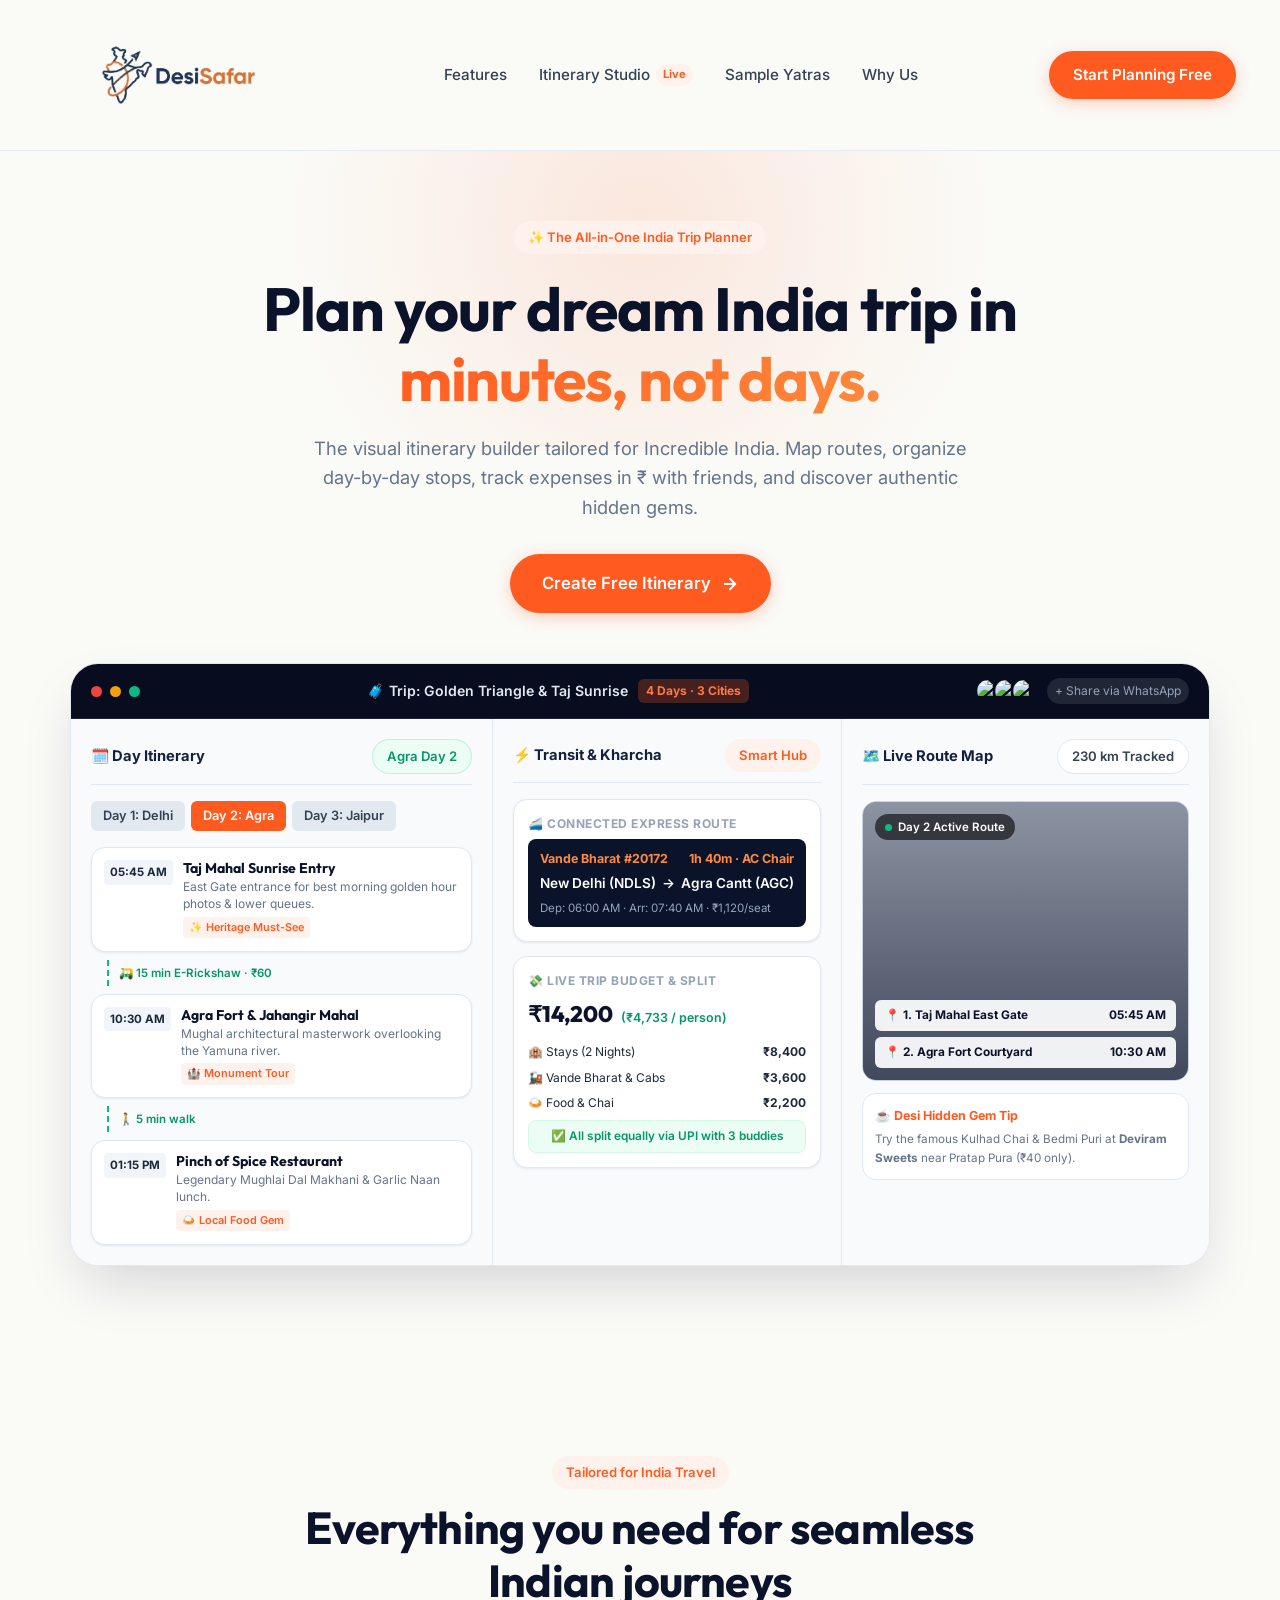
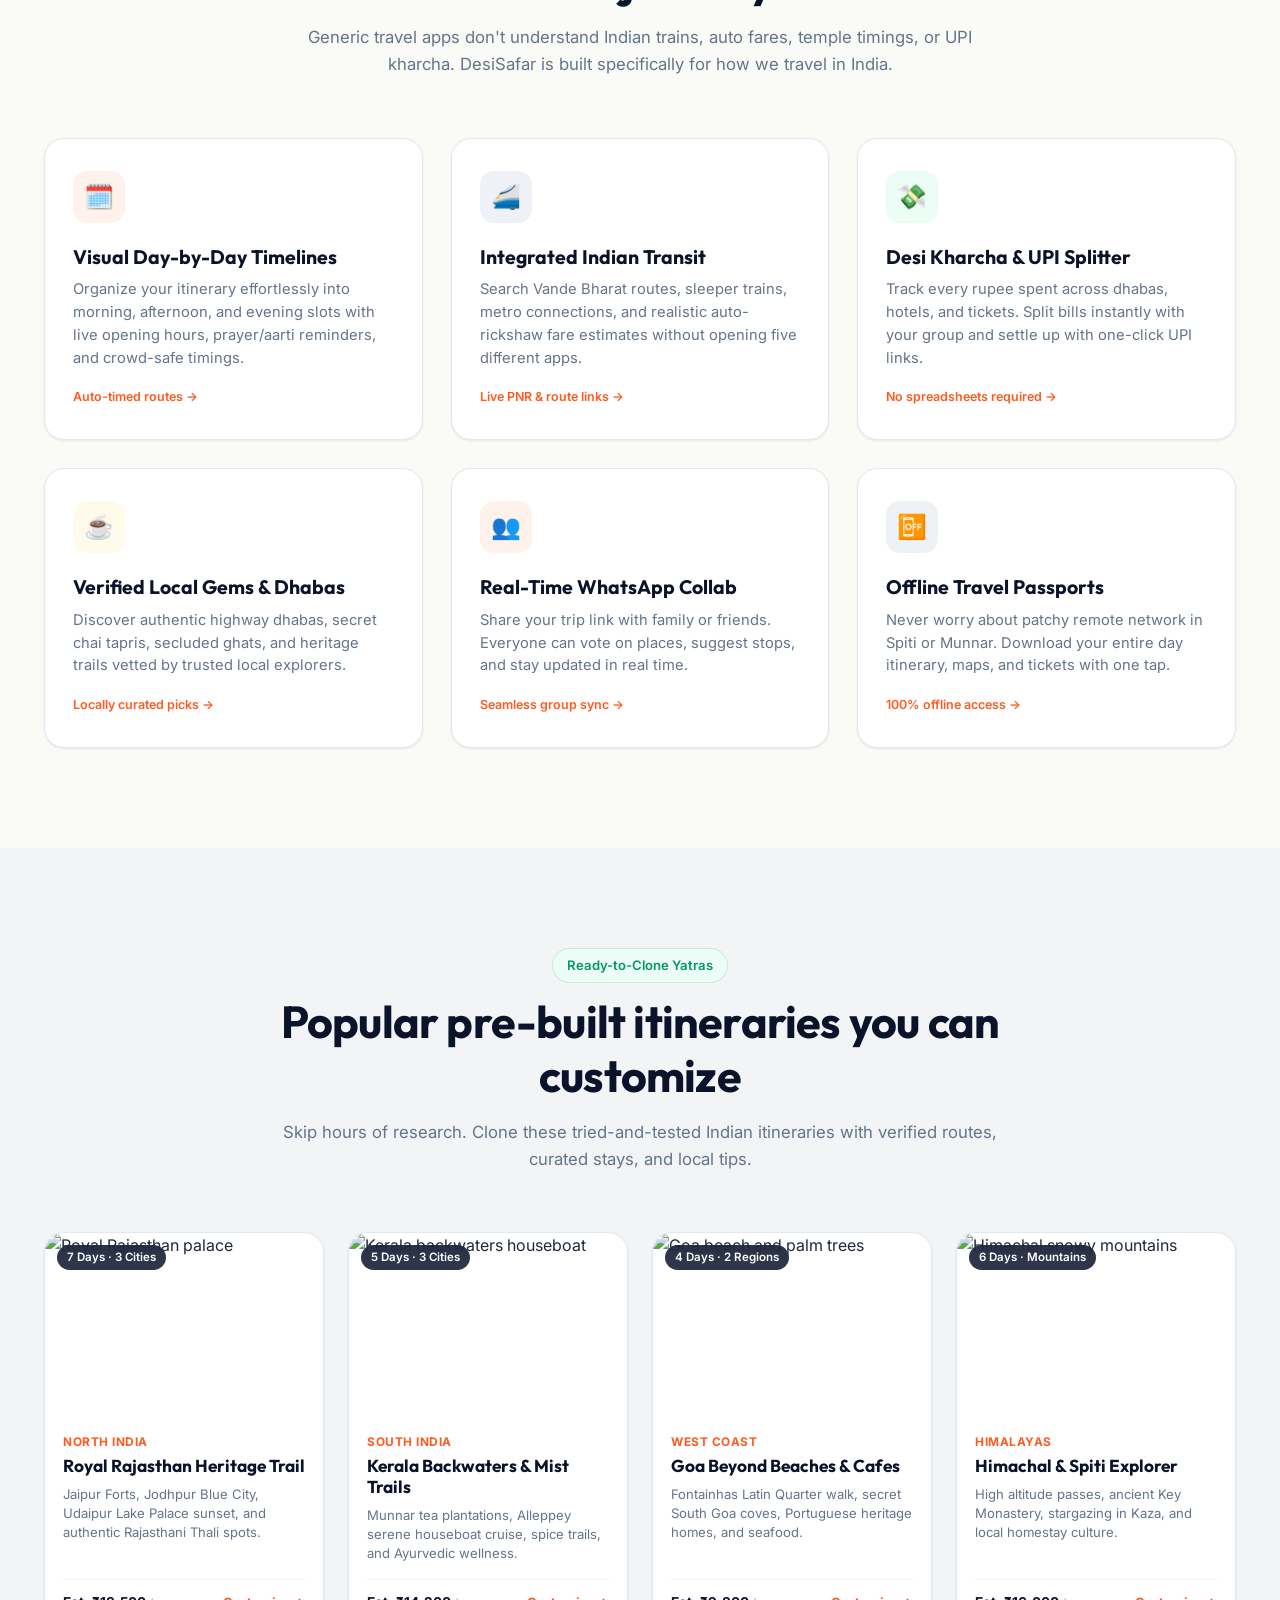
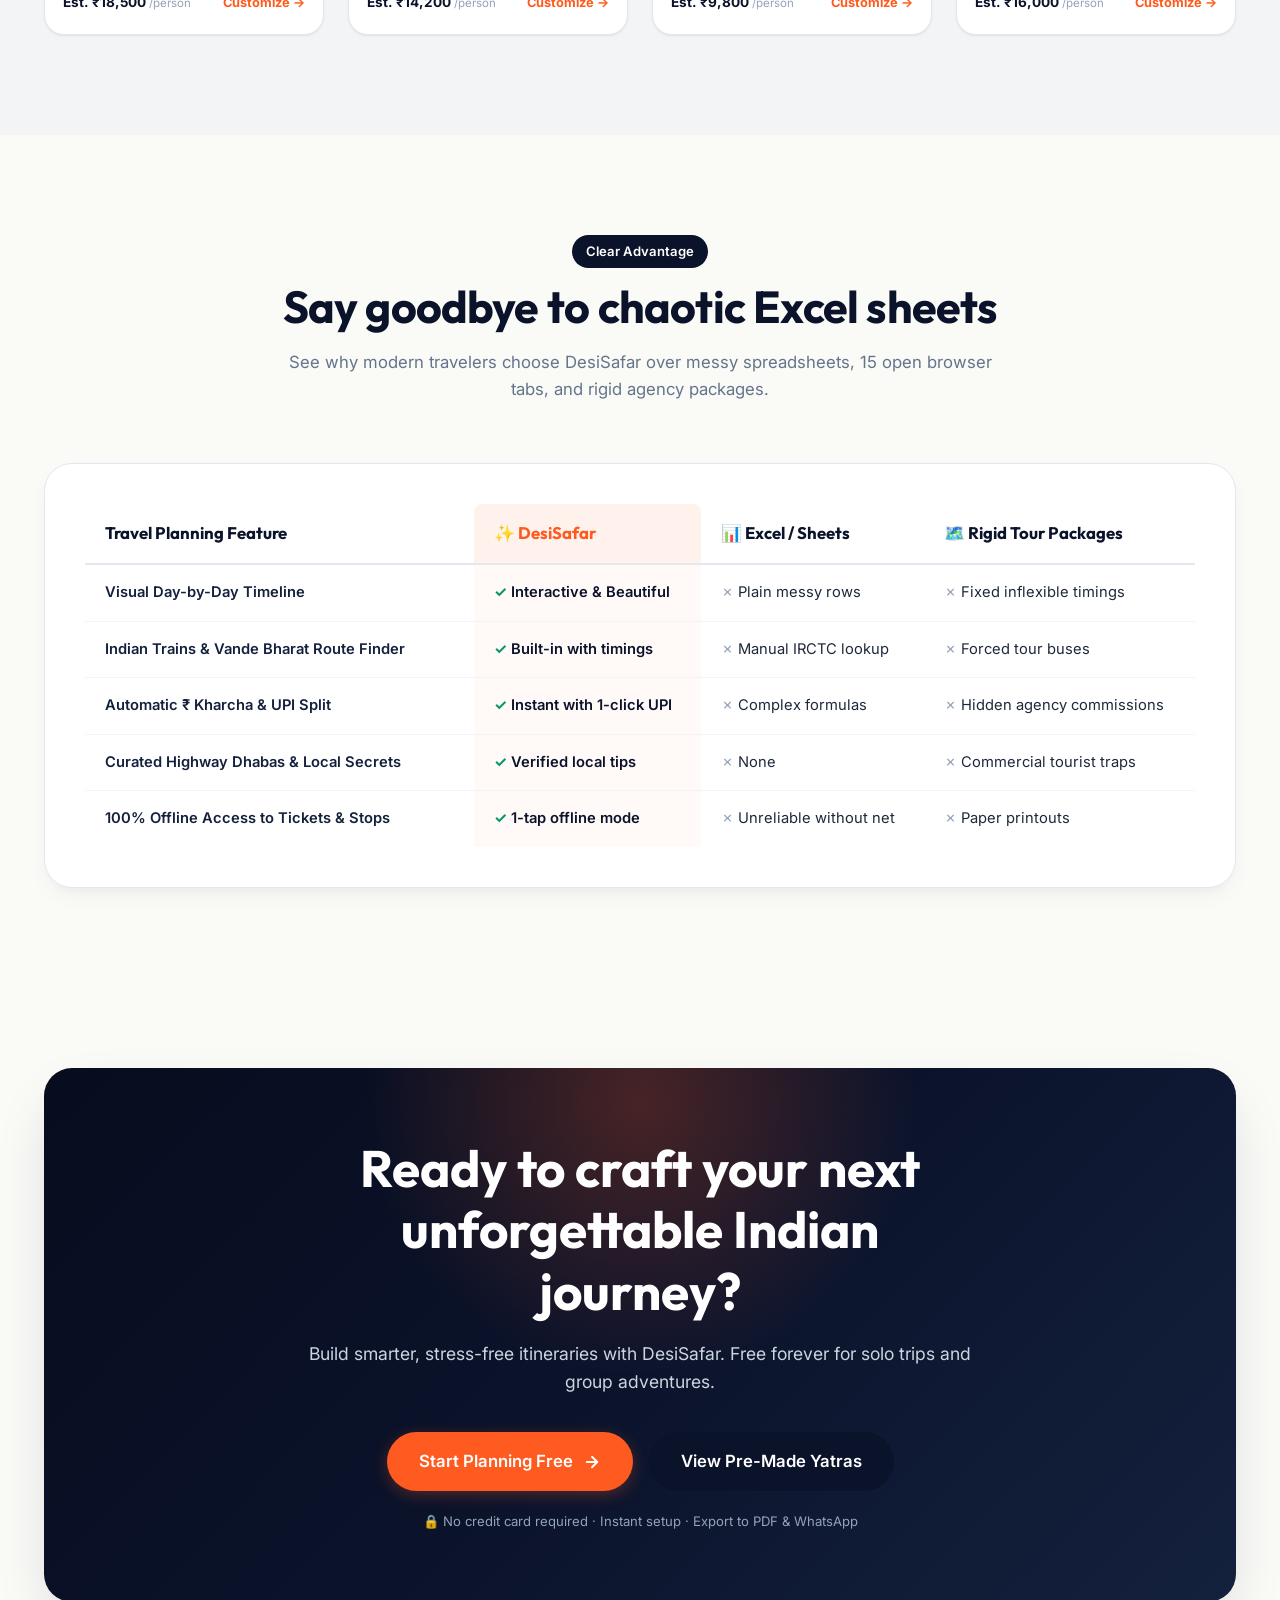
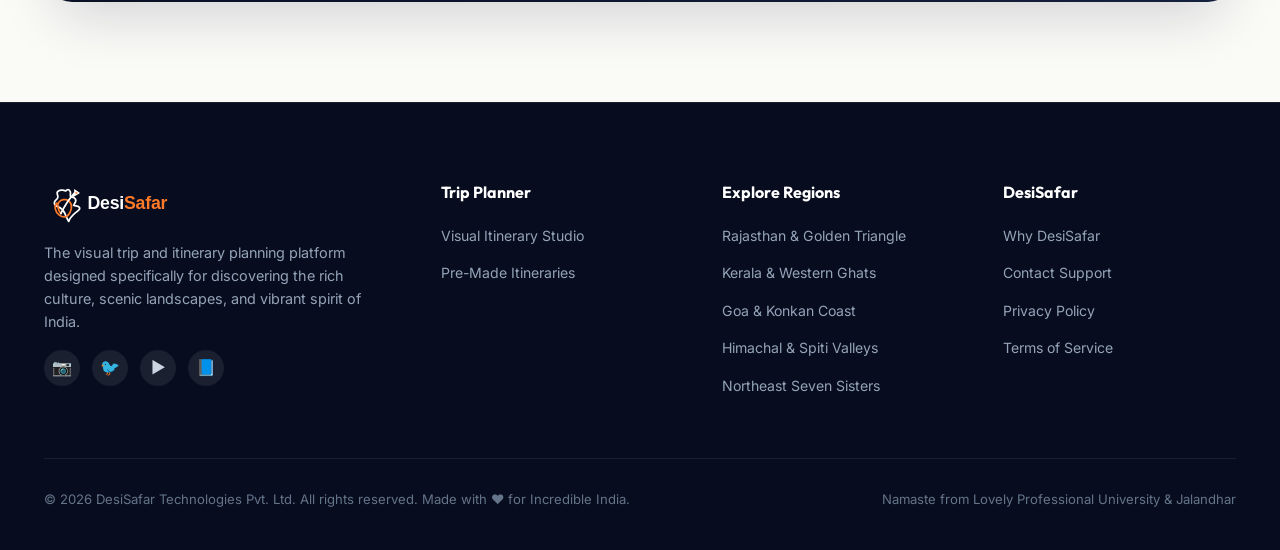
==== page 1/index.html @ 34f97966 "edited" ====
<!DOCTYPE html>
<html lang="en">

<head>
    <meta charset="UTF-8">
    <meta name="viewport" content="width=device-width, initial-scale=1.0">
    <title>DesiSafar - Modern Visual India Trip & Itinerary Planner</title>
    <meta name="description"
        content="Plan your dream India trip in minutes with DesiSafar. Day-by-day visual itineraries, Vande Bharat train routes, ₹ Kharcha splitting, and curated local gems.">
    <link rel="stylesheet" href="styles.css">
</head>

<body>

    <header id="header" class="site-header">
        <div class="container">
            <div class="nav-container">
                <a href="#hero" class="brand-logo-link" aria-label="DesiSafar Home">
                    <img src="logo.png" alt="DesiSafar - Explore India" class="site-logo-img" height="150">
                </a>

                <nav class="nav-menu" aria-label="Primary Navigation">
                    <ul class="nav-list">
                        <li><a href="#features" class="nav-link">Features</a></li>
                        <li><a href="#planner-studio" class="nav-link has-badge">Itinerary Studio <span
                                    class="nav-tag">Live</span></a></li>
                        <li><a href="#sample-yatras" class="nav-link">Sample Yatras</a></li>
                        <li><a href="#comparison" class="nav-link">Why Us</a></li>
                    </ul>
                </nav>

                <div class="nav-cta-wrapper">
                    <a href="../destinations_page/assets/destinations/destinations.html" class="btn btn-primary">Start
                        Planning Free</a>

                    <button class="mobile-menu-btn" aria-label="Open Mobile Menu">
                        <span></span>
                        <span></span>
                        <span></span>
                    </button>
                </div>
            </div>
        </div>
    </header>

    <main>
        <section id="hero" class="hero-section">
            <div class="hero-backdrop-glow" aria-hidden="true"></div>

            <div class="container">
                <div class="hero-header">
                    <div class="hero-pill-badge">
                        <span class="badge badge-saffron">
                            ✨ The All-in-One India Trip Planner
                        </span>
                    </div>

                    <h1 class="hero-title">
                        Plan your dream India trip in <span class="gradient-text">minutes, not days.</span>
                    </h1>

                    <p class="hero-subtitle">
                        The visual itinerary builder tailored for Incredible India. Map routes, organize day-by-day
                        stops, track expenses in ₹ with friends, and discover authentic hidden gems.
                    </p>

                    <div class="hero-actions">
                        <a href="#planner-studio" class="btn btn-primary btn-lg">
                            Create Free Itinerary
                            <svg width="18" height="18" viewBox="0 0 24 24" fill="none" stroke="currentColor"
                                stroke-width="2.5" stroke-linecap="round" stroke-linejoin="round">
                                <line x1="5" y1="12" x2="19" y2="12"></line>
                                <polyline points="12 5 19 12 12 19"></polyline>
                            </svg>
                        </a>
                    </div>
                </div>

                <div id="planner-studio" class="planner-showcase-container">
                    <div class="planner-window">

                        <div class="planner-window-topbar">
                            <div class="window-dots" aria-hidden="true">
                                <span class="dot dot-red"></span>
                                <span class="dot dot-yellow"></span>
                                <span class="dot dot-green"></span>
                            </div>

                            <div class="trip-meta-title">
                                <span>🧳 Trip: Golden Triangle &amp; Taj Sunrise</span>
                                <span class="trip-badge">4 Days · 3 Cities</span>
                            </div>

                            <div class="trip-collaborators">
                                <div class="avatar-stack" aria-label="Collaborating friends">
                                    <img src="https://images.unsplash.com/photo-1534528741775-53994a69daeb?auto=format&fit=crop&w=80&q=80"
                                        alt="Ananya">
                                    <img src="https://images.unsplash.com/photo-1507003211169-0a1dd7228f2d?auto=format&fit=crop&w=80&q=80"
                                        alt="Rohan">
                                    <img src="https://images.unsplash.com/photo-1517841905240-472988babdf9?auto=format&fit=crop&w=80&q=80"
                                        alt="Emily">
                                </div>
                                <span class="invite-tag">+ Share via WhatsApp</span>
                            </div>
                        </div>

                        <div class="planner-workspace-grid">

                            <div class="workspace-col col-timeline">
                                <div class="col-header">
                                    <span class="col-title">
                                        🗓️ Day Itinerary
                                    </span>
                                    <span class="badge badge-emerald">Agra Day 2</span>
                                </div>

                                <div class="day-tab-selector">
                                    <span class="day-tab">Day 1: Delhi</span>
                                    <span class="day-tab active">Day 2: Agra</span>
                                    <span class="day-tab">Day 3: Jaipur</span>
                                </div>

                                <div class="timeline-feed">

                                    <article class="timeline-card">
                                        <div class="card-top-row">
                                            <span class="stop-time-badge">05:45 AM</span>
                                            <div class="stop-details">
                                                <h4 class="stop-title">Taj Mahal Sunrise Entry</h4>
                                                <p class="stop-desc">East Gate entrance for best morning golden hour
                                                    photos &amp; lower queues.</p>
                                                <span class="stop-tag">✨ Heritage Must-See</span>
                                            </div>
                                        </div>
                                    </article>

                                    <div class="transit-connector">
                                        🛺 15 min E-Rickshaw · ₹60
                                    </div>

                                    <article class="timeline-card">
                                        <div class="card-top-row">
                                            <span class="stop-time-badge">10:30 AM</span>
                                            <div class="stop-details">
                                                <h4 class="stop-title">Agra Fort &amp; Jahangir Mahal</h4>
                                                <p class="stop-desc">Mughal architectural masterwork overlooking the
                                                    Yamuna river.</p>
                                                <span class="stop-tag">🏰 Monument Tour</span>
                                            </div>
                                        </div>
                                    </article>

                                    <div class="transit-connector">
                                        🚶 5 min walk
                                    </div>

                                    <article class="timeline-card">
                                        <div class="card-top-row">
                                            <span class="stop-time-badge">01:15 PM</span>
                                            <div class="stop-details">
                                                <h4 class="stop-title">Pinch of Spice Restaurant</h4>
                                                <p class="stop-desc">Legendary Mughlai Dal Makhani &amp; Garlic Naan
                                                    lunch.</p>
                                                <span class="stop-tag">🍛 Local Food Gem</span>
                                            </div>
                                        </div>
                                    </article>

                                </div>
                            </div>

                            <div class="workspace-col col-utilities">
                                <div class="col-header">
                                    <span class="col-title">
                                        ⚡ Transit &amp; Kharcha
                                    </span>
                                    <span class="badge badge-saffron">Smart Hub</span>
                                </div>

                                <div class="center-studio-cards">

                                    <div class="studio-info-card">
                                        <span class="card-tagline">🚄 Connected Express Route</span>
                                        <div class="train-route-box">
                                            <div class="train-header">
                                                <span>Vande Bharat #20172</span>
                                                <span>1h 40m · AC Chair</span>
                                            </div>
                                            <div class="train-stations">
                                                <span>New Delhi (NDLS)</span>
                                                <span>&rarr;</span>
                                                <span>Agra Cantt (AGC)</span>
                                            </div>
                                            <div class="train-timing">
                                                Dep: 06:00 AM · Arr: 07:40 AM · ₹1,120/seat
                                            </div>
                                        </div>
                                    </div>

                                    <div class="studio-info-card">
                                        <span class="card-tagline">💸 Live Trip Budget &amp; Split</span>
                                        <div class="kharcha-metric">
                                            <span class="kharcha-total">₹14,200</span>
                                            <span class="kharcha-split">(₹4,733 / person)</span>
                                        </div>
                                        <div class="kharcha-bars">
                                            <div class="kharcha-bar-item">
                                                <span>🏨 Stays (2 Nights)</span>
                                                <strong>₹8,400</strong>
                                            </div>
                                            <div class="kharcha-bar-item">
                                                <span>🚂 Vande Bharat &amp; Cabs</span>
                                                <strong>₹3,600</strong>
                                            </div>
                                            <div class="kharcha-bar-item">
                                                <span>🍛 Food &amp; Chai</span>
                                                <strong>₹2,200</strong>
                                            </div>
                                        </div>
                                        <div class="upi-settled-badge">
                                            ✅ All split equally via UPI with 3 buddies
                                        </div>
                                    </div>

                                </div>
                            </div>

                            <div class="workspace-col col-map">
                                <div class="col-header">
                                    <span class="col-title">
                                        🗺️ Live Route Map
                                    </span>
                                    <span class="badge badge-outline">230 km Tracked</span>
                                </div>

                                <div class="map-canvas-card">
                                    <div class="map-overlay-layer">
                                        <div class="map-live-pill">
                                            <span class="live-pulse"></span> Day 2 Active Route
                                        </div>

                                        <div class="map-pinned-stops">
                                            <div class="pinned-stop-item">
                                                <span>📍 1. Taj Mahal East Gate</span>
                                                <span>05:45 AM</span>
                                            </div>
                                            <div class="pinned-stop-item">
                                                <span>📍 2. Agra Fort Courtyard</span>
                                                <span>10:30 AM</span>
                                            </div>
                                        </div>
                                    </div>
                                </div>

                                <div class="chai-recommendation">
                                    <div class="chai-header">
                                        ☕ Desi Hidden Gem Tip
                                    </div>
                                    <p class="chai-desc">
                                        Try the famous Kulhad Chai &amp; Bedmi Puri at <strong>Deviram Sweets</strong>
                                        near Pratap Pura (₹40 only).
                                    </p>
                                </div>

                            </div>

                        </div>
                    </div>
                </div>

            </div>
        </section>

        <section id="features" class="section-wrapper">
            <div class="container">

                <div class="section-header-center">
                    <div class="section-tag">
                        <span class="badge badge-saffron">Tailored for India Travel</span>
                    </div>
                    <h2 class="section-title">Everything you need for seamless Indian journeys</h2>
                    <p class="section-desc">
                        Generic travel apps don't understand Indian trains, auto fares, temple timings, or UPI kharcha.
                        DesiSafar is built specifically for how we travel in India.
                    </p>
                </div>

                <div class="features-grid-3x2">

                    <article class="feature-card-modern">
                        <div class="feature-icon-container icon-saffron" aria-hidden="true">
                            🗓️
                        </div>
                        <h3 class="feature-title-modern">Visual Day-by-Day Timelines</h3>
                        <p class="feature-text-modern">
                            Organize your itinerary effortlessly into morning, afternoon, and evening slots with live
                            opening hours, prayer/aarti reminders, and crowd-safe timings.
                        </p>
                        <span class="feature-meta-pill">Auto-timed routes &rarr;</span>
                    </article>

                    <article class="feature-card-modern">
                        <div class="feature-icon-container icon-navy" aria-hidden="true">
                            🚄
                        </div>
                        <h3 class="feature-title-modern">Integrated Indian Transit</h3>
                        <p class="feature-text-modern">
                            Search Vande Bharat routes, sleeper trains, metro connections, and realistic auto-rickshaw
                            fare estimates without opening five different apps.
                        </p>
                        <span class="feature-meta-pill">Live PNR &amp; route links &rarr;</span>
                    </article>

                    <article class="feature-card-modern">
                        <div class="feature-icon-container icon-emerald" aria-hidden="true">
                            💸
                        </div>
                        <h3 class="feature-title-modern">Desi Kharcha &amp; UPI Splitter</h3>
                        <p class="feature-text-modern">
                            Track every rupee spent across dhabas, hotels, and tickets. Split bills instantly with your
                            group and settle up with one-click UPI links.
                        </p>
                        <span class="feature-meta-pill">No spreadsheets required &rarr;</span>
                    </article>

                    <article class="feature-card-modern">
                        <div class="feature-icon-container icon-amber" aria-hidden="true">
                            ☕
                        </div>
                        <h3 class="feature-title-modern">Verified Local Gems &amp; Dhabas</h3>
                        <p class="feature-text-modern">
                            Discover authentic highway dhabas, secret chai tapris, secluded ghats, and heritage trails
                            vetted by trusted local explorers.
                        </p>
                        <span class="feature-meta-pill">Locally curated picks &rarr;</span>
                    </article>

                    <article class="feature-card-modern">
                        <div class="feature-icon-container icon-saffron" aria-hidden="true">
                            👥
                        </div>
                        <h3 class="feature-title-modern">Real-Time WhatsApp Collab</h3>
                        <p class="feature-text-modern">
                            Share your trip link with family or friends. Everyone can vote on places, suggest stops, and
                            stay updated in real time.
                        </p>
                        <span class="feature-meta-pill">Seamless group sync &rarr;</span>
                    </article>

                    <article class="feature-card-modern">
                        <div class="feature-icon-container icon-navy" aria-hidden="true">
                            📴
                        </div>
                        <h3 class="feature-title-modern">Offline Travel Passports</h3>
                        <p class="feature-text-modern">
                            Never worry about patchy remote network in Spiti or Munnar. Download your entire day
                            itinerary, maps, and tickets with one tap.
                        </p>
                        <span class="feature-meta-pill">100% offline access &rarr;</span>
                    </article>

                </div>

            </div>
        </section>

        <section id="sample-yatras" class="section-wrapper yatras-section">
            <div class="container">

                <div class="section-header-center">
                    <div class="section-tag">
                        <span class="badge badge-emerald">Ready-to-Clone Yatras</span>
                    </div>
                    <h2 class="section-title">Popular pre-built itineraries you can customize</h2>
                    <p class="section-desc">
                        Skip hours of research. Clone these tried-and-tested Indian itineraries with verified routes,
                        curated stays, and local tips.
                    </p>
                </div>

                <div class="yatras-grid">

                    <article class="yatra-card">
                        <div class="yatra-media-box">
                            <img src="https://images.unsplash.com/photo-1599661046289-e31897846e41?auto=format&fit=crop&w=600&q=80"
                                alt="Royal Rajasthan palace" class="yatra-img">
                            <span class="yatra-duration-pill">7 Days · 3 Cities</span>
                        </div>
                        <div class="yatra-body">
                            <span class="yatra-region">North India</span>
                            <h3 class="yatra-title">Royal Rajasthan Heritage Trail</h3>
                            <p class="yatra-highlights">Jaipur Forts, Jodhpur Blue City, Udaipur Lake Palace sunset, and
                                authentic Rajasthani Thali spots.</p>
                            <div class="yatra-footer-row">
                                <span class="yatra-cost">Est. ₹18,500 <span>/person</span></span>
                                <a href="#planner-studio" class="yatra-btn">Customize &rarr;</a>
                            </div>
                        </div>
                    </article>

                    <article class="yatra-card">
                        <div class="yatra-media-box">
                            <img src="https://images.unsplash.com/photo-1602216056096-3b40cc0c9944?auto=format&fit=crop&w=600&q=80"
                                alt="Kerala backwaters houseboat" class="yatra-img">
                            <span class="yatra-duration-pill">5 Days · 3 Cities</span>
                        </div>
                        <div class="yatra-body">
                            <span class="yatra-region">South India</span>
                            <h3 class="yatra-title">Kerala Backwaters &amp; Mist Trails</h3>
                            <p class="yatra-highlights">Munnar tea plantations, Alleppey serene houseboat cruise, spice
                                trails, and Ayurvedic wellness.</p>
                            <div class="yatra-footer-row">
                                <span class="yatra-cost">Est. ₹14,200 <span>/person</span></span>
                                <a href="#planner-studio" class="yatra-btn">Customize &rarr;</a>
                            </div>
                        </div>
                    </article>

                    <article class="yatra-card">
                        <div class="yatra-media-box">
                            <img src="https://images.unsplash.com/photo-1512343879784-a960bf40e7f2?auto=format&fit=crop&w=600&q=80"
                                alt="Goa beach and palm trees" class="yatra-img">
                            <span class="yatra-duration-pill">4 Days · 2 Regions</span>
                        </div>
                        <div class="yatra-body">
                            <span class="yatra-region">West Coast</span>
                            <h3 class="yatra-title">Goa Beyond Beaches &amp; Cafes</h3>
                            <p class="yatra-highlights">Fontainhas Latin Quarter walk, secret South Goa coves,
                                Portuguese heritage homes, and seafood.</p>
                            <div class="yatra-footer-row">
                                <span class="yatra-cost">Est. ₹9,800 <span>/person</span></span>
                                <a href="#planner-studio" class="yatra-btn">Customize &rarr;</a>
                            </div>
                        </div>
                    </article>

                    <article class="yatra-card">
                        <div class="yatra-media-box">
                            <img src="https://images.unsplash.com/photo-1626621341517-bbf3d9990a23?auto=format&fit=crop&w=600&q=80"
                                alt="Himachal snowy mountains" class="yatra-img">
                            <span class="yatra-duration-pill">6 Days · Mountains</span>
                        </div>
                        <div class="yatra-body">
                            <span class="yatra-region">Himalayas</span>
                            <h3 class="yatra-title">Himachal &amp; Spiti Explorer</h3>
                            <p class="yatra-highlights">High altitude passes, ancient Key Monastery, stargazing in Kaza,
                                and local homestay culture.</p>
                            <div class="yatra-footer-row">
                                <span class="yatra-cost">Est. ₹16,000 <span>/person</span></span>
                                <a href="#planner-studio" class="yatra-btn">Customize &rarr;</a>
                            </div>
                        </div>
                    </article>

                </div>

            </div>
        </section>

        <section id="comparison" class="section-wrapper">
            <div class="container">

                <div class="section-header-center">
                    <div class="section-tag">
                        <span class="badge badge-navy">Clear Advantage</span>
                    </div>
                    <h2 class="section-title">Say goodbye to chaotic Excel sheets</h2>
                    <p class="section-desc">
                        See why modern travelers choose DesiSafar over messy spreadsheets, 15 open browser tabs, and
                        rigid agency packages.
                    </p>
                </div>

                <div class="comparison-container">
                    <table class="comparison-table">
                        <thead>
                            <tr>
                                <th>Travel Planning Feature</th>
                                <th class="highlight-col">✨ DesiSafar</th>
                                <th>📊 Excel / Sheets</th>
                                <th>🗺️ Rigid Tour Packages</th>
                            </tr>
                        </thead>
                        <tbody>
                            <tr>
                                <td class="feature-name-col">Visual Day-by-Day Timeline</td>
                                <td class="highlight-col"><span class="check-icon">✓</span> Interactive &amp; Beautiful
                                </td>
                                <td><span class="cross-icon">✗</span> Plain messy rows</td>
                                <td><span class="cross-icon">✗</span> Fixed inflexible timings</td>
                            </tr>
                            <tr>
                                <td class="feature-name-col">Indian Trains &amp; Vande Bharat Route Finder</td>
                                <td class="highlight-col"><span class="check-icon">✓</span> Built-in with timings</td>
                                <td><span class="cross-icon">✗</span> Manual IRCTC lookup</td>
                                <td><span class="cross-icon">✗</span> Forced tour buses</td>
                            </tr>
                            <tr>
                                <td class="feature-name-col">Automatic ₹ Kharcha &amp; UPI Split</td>
                                <td class="highlight-col"><span class="check-icon">✓</span> Instant with 1-click UPI
                                </td>
                                <td><span class="cross-icon">✗</span> Complex formulas</td>
                                <td><span class="cross-icon">✗</span> Hidden agency commissions</td>
                            </tr>
                            <tr>
                                <td class="feature-name-col">Curated Highway Dhabas &amp; Local Secrets</td>
                                <td class="highlight-col"><span class="check-icon">✓</span> Verified local tips</td>
                                <td><span class="cross-icon">✗</span> None</td>
                                <td><span class="cross-icon">✗</span> Commercial tourist traps</td>
                            </tr>
                            <tr>
                                <td class="feature-name-col">100% Offline Access to Tickets &amp; Stops</td>
                                <td class="highlight-col"><span class="check-icon">✓</span> 1-tap offline mode</td>
                                <td><span class="cross-icon">✗</span> Unreliable without net</td>
                                <td><span class="cross-icon">✗</span> Paper printouts</td>
                            </tr>
                        </tbody>
                    </table>
                </div>

            </div>
        </section>

        <section id="cta" class="cta-banner-section">
            <div class="container">
                <div class="cta-banner-box">
                    <div class="cta-glow-circle" aria-hidden="true"></div>
                    <div class="cta-banner-content">
                        <h2 class="cta-banner-title">
                            Ready to craft your next unforgettable Indian journey?
                        </h2>
                        <p class="cta-banner-desc">
                            Build smarter, stress-free itineraries with DesiSafar. Free forever for solo trips and group
                            adventures.
                        </p>
                        <div class="cta-banner-actions">
                            <a href="../destinations_page/assets/destinations/destinations.html"
                                class="btn btn-primary btn-lg">
                                Start Planning Free
                                <svg width="18" height="18" viewBox="0 0 24 24" fill="none" stroke="currentColor"
                                    stroke-width="2.5" stroke-linecap="round" stroke-linejoin="round">
                                    <line x1="5" y1="12" x2="19" y2="12"></line>
                                    <polyline points="12 5 19 12 12 19"></polyline>
                                </svg>
                            </a>
                            <a href="#sample-yatras" class="btn btn-secondary btn-lg">
                                View Pre-Made Yatras
                            </a>
                        </div>
                        <p class="cta-guarantee-text">
                            🔒 No credit card required · Instant setup · Export to PDF &amp; WhatsApp
                        </p>
                    </div>
                </div>
            </div>
        </section>

    </main>

    <footer id="footer" class="site-footer">
        <div class="container">

            <div class="footer-top-grid">

                <div class="footer-brand-col">
                    <a href="#hero" class="footer-logo-link" aria-label="DesiSafar Home">
                        <img src="logo-white.svg" alt="DesiSafar" class="footer-logo-img" width="170" height="45">
                    </a>
                    <p class="footer-brand-desc">
                        The visual trip and itinerary planning platform designed specifically for discovering the rich
                        culture, scenic landscapes, and vibrant spirit of India.
                    </p>
                    <div class="footer-social-row">
                        <a href="https://www.instagram.com/desisafar046?igsi=dWswdDUycXJ0Mndp" target="_blank" class="social-circle"
                            aria-label="Instagram">📷</a>
                        <a href="https://x.com/desisafar046@gmail.com" target="_blank" class="social-circle"
                            aria-label="Twitter / X">🐦</a>
                        <a href="https://youtube.com/@desisafar-l1t?si=QeAiDyRZ9aGAQebJ" target="_blank" class="social-circle"
                            aria-label="YouTube">▶️</a>
                        <a href="https://www.facebook.com/share/1D4w9S6Lex/" target="_blank" class="social-circle"
                            aria-label="Facebook">📘</a>
                    </div>
                </div>

                <div class="footer-col">
                    <h4 class="footer-heading">Trip Planner</h4>
                    <ul class="footer-links-list">
                        <li><a href="#planner-studio">Visual Itinerary Studio</a></li>
                        <li><a href="#sample-yatras">Pre-Made Itineraries</a></li>
                    </ul>
                </div>

                <div class="footer-col">
                    <h4 class="footer-heading">Explore Regions</h4>
                    <ul class="footer-links-list">
                        <li><a href="#sample-yatras">Rajasthan &amp; Golden Triangle</a></li>
                        <li><a href="#sample-yatras">Kerala &amp; Western Ghats</a></li>
                        <li><a href="#sample-yatras">Goa &amp; Konkan Coast</a></li>
                        <li><a href="#sample-yatras">Himachal &amp; Spiti Valleys</a></li>
                        <li><a href="#sample-yatras">Northeast Seven Sisters</a></li>
                    </ul>
                </div>

                <div class="footer-col">
                    <h4 class="footer-heading">DesiSafar</h4>
                    <ul class="footer-links-list">
                        <li><a href="#comparison">Why DesiSafar</a></li>
                        <li><a href="mailto:namaste@desisafar.com">Contact Support</a></li>
                        <li><a href="#hero">Privacy Policy</a></li>
                        <li><a href="#hero">Terms of Service</a></li>
                    </ul>
                </div>

            </div>

            <div class="footer-bottom-bar">
                <p>&copy; 2026 DesiSafar Technologies Pvt. Ltd. All rights reserved. Made with ❤️ for Incredible India.
                </p>
                <p>Namaste from Lovely Professional University &amp; Jalandhar</p>
            </div>

        </div>
    </footer>

</body>

</html>
---- page 1/styles.css ----
@import url('https://fonts.googleapis.com/css2?family=Inter:wght@300;400;500;600;700&family=Outfit:wght@400;500;600;700;800&display=swap');

:root {
    --primary-saffron: #FF5A1F;
    --primary-saffron-hover: #E4480F;
    --primary-saffron-light: #FF7844;
    --primary-saffron-soft: #FFF2EC;

    --navy-950: #070D1E;
    --navy-900: #0B132B;
    --navy-800: #14213D;
    --navy-700: #1E293B;
    --navy-600: #334155;

    --slate-500: #64748B;
    --slate-400: #94A3B8;
    --slate-300: #CBD5E1;
    --slate-200: #E2E8F0;
    --slate-100: #F1F5F9;
    --slate-50: #F8FAFC;

    --emerald-600: #059669;
    --emerald-500: #10B981;
    --emerald-100: #D1FAE5;
    --emerald-50: #ECFDF5;

    --amber-500: #F59E0B;
    --amber-100: #FEF3C7;
    --amber-50: #FFFBEB;

    --bg-page: #FAFAF7;
    --bg-card: #FFFFFF;
    --bg-card-subtle: #F8F9FA;

    --font-heading: 'Outfit', -apple-system, BlinkMacSystemFont, 'Segoe UI', Roboto, sans-serif;
    --font-body: 'Inter', -apple-system, BlinkMacSystemFont, 'Segoe UI', Roboto, sans-serif;

    --shadow-subtle: 0 1px 3px rgba(11, 19, 43, 0.05), 0 1px 2px rgba(11, 19, 43, 0.03);
    --shadow-card: 0 10px 25px -5px rgba(11, 19, 43, 0.05), 0 8px 10px -6px rgba(11, 19, 43, 0.03);
    --shadow-card-hover: 0 20px 35px -5px rgba(11, 19, 43, 0.09), 0 10px 15px -5px rgba(11, 19, 43, 0.04);
    --shadow-planner: 0 25px 60px -15px rgba(11, 19, 43, 0.18);
    --shadow-glow: 0 10px 30px -5px rgba(255, 90, 31, 0.35);

    --radius-sm: 8px;
    --radius-md: 14px;
    --radius-lg: 20px;
    --radius-xl: 28px;
    --radius-pill: 9999px;

    --transition-fast: 0.15s ease;
    --transition-base: 0.25s cubic-bezier(0.16, 1, 0.3, 1);
    --transition-smooth: 0.4s cubic-bezier(0.16, 1, 0.3, 1);
}

*,
*::before,
*::after {
    box-sizing: border-box;
    margin: 0;
    padding: 0;
}

html {
    scroll-behavior: smooth;
    font-size: 16px;
    -webkit-font-smoothing: antialiased;
    -moz-osx-font-smoothing: grayscale;
}

body {
    font-family: var(--font-body);
    background-color: var(--bg-page);
    color: var(--navy-700);
    line-height: 1.6;
    overflow-x: hidden;
}

img {
    max-width: 100%;
    height: auto;
    display: block;
}

a {
    color: inherit;
    text-decoration: none;
    transition: var(--transition-fast);
}

button {
    font-family: inherit;
    border: none;
    background: none;
    cursor: pointer;
}

ul,
ol {
    list-style: none;
}

.container {
    width: 100%;
    max-width: 1240px;
    margin: 0 auto;
    padding: 0 24px;
}

h1,
h2,
h3,
h4,
h5,
h6 {
    font-family: var(--font-heading);
    color: var(--navy-900);
    line-height: 1.2;
    font-weight: 700;
}

.btn {
    display: inline-flex;
    align-items: center;
    justify-content: center;
    gap: 10px;
    padding: 12px 24px;
    font-size: 0.95rem;
    font-weight: 600;
    border-radius: var(--radius-pill);
    transition: var(--transition-base);
    white-space: nowrap;
    text-align: center;
}

.btn-primary {
    background-color: var(--primary-saffron);
    color: #FFFFFF;
    box-shadow: 0 4px 15px rgba(255, 90, 31, 0.28);
}

.btn-primary:hover {
    background-color: var(--primary-saffron-hover);
    transform: translateY(-2px);
    box-shadow: var(--shadow-glow);
}

.btn-secondary {
    background-color: var(--navy-900);
    color: #FFFFFF;
}

.btn-secondary:hover {
    background-color: var(--navy-800);
    transform: translateY(-2px);
}

.btn-outline {
    background-color: transparent;
    color: var(--navy-900);
    border: 1.5px solid var(--slate-300);
}

.btn-outline:hover {
    background-color: var(--slate-100);
    border-color: var(--slate-400);
    transform: translateY(-2px);
}

.btn-lg {
    align-items: center;
    padding: 16px 32px;
    font-size: 1.05rem;
}

.badge {
    display: inline-flex;
    align-items: center;
    gap: 6px;
    padding: 6px 14px;
    font-size: 0.82rem;
    font-weight: 600;
    border-radius: var(--radius-pill);
}

.badge-saffron {
    background-color: var(--primary-saffron-soft);
    color: var(--primary-saffron);
}

.badge-emerald {
    background-color: var(--emerald-50);
    color: var(--emerald-600);
    border: 1px solid rgba(16, 185, 129, 0.2);
}

.badge-navy {
    background-color: var(--navy-900);
    color: #FFFFFF;
}

.badge-outline {
    border: 1px solid var(--slate-200);
    background-color: var(--bg-card);
    color: var(--navy-600);
}

.site-header {
    position: sticky;
    top: 0;
    z-index: 1000;
    background: rgba(250, 250, 247, 0.92);
    backdrop-filter: blur(14px);
    -webkit-backdrop-filter: blur(14px);
    border-bottom: 1px solid rgba(226, 232, 240, 0.8);
    transition: var(--transition-fast);
}

.nav-container {
    display: flex;
    align-items: center;
    justify-content: space-between;
    min-height: 80px;
}

.brand-logo-link {
    display: flex;
    align-items: center;
    text-decoration: none;
    transition: var(--transition-base);
}

.brand-logo-link:hover {
    opacity: 0.92;
    transform: scale(1.02);
}

.site-logo-img {
    height: 150px;
    width: auto;
    max-width: none;
    object-fit: contain;
}

.nav-menu {
    display: flex;
    align-items: center;
}

.nav-list {
    display: flex;
    align-items: center;
    gap: 32px;
}

.nav-link {
    font-size: 0.95rem;
    font-weight: 500;
    color: var(--navy-600);
    position: relative;
    padding: 6px 0;
}

.nav-link:hover {
    color: var(--primary-saffron);
}

.nav-link.has-badge {
    display: inline-flex;
    align-items: center;
    gap: 6px;
}

.nav-tag {
    font-size: 0.7rem;
    padding: 2px 7px;
    border-radius: var(--radius-pill);
    background: var(--primary-saffron-soft);
    color: var(--primary-saffron);
    font-weight: 700;
}

.nav-cta-wrapper {
    display: flex;
    align-items: center;
    gap: 12px;
}

.mobile-menu-btn {
    display: none;
    flex-direction: column;
    gap: 5px;
    padding: 8px;
    cursor: pointer;
}

.mobile-menu-btn span {
    display: block;
    width: 24px;
    height: 2px;
    background-color: var(--navy-900);
    border-radius: 2px;
}

.hero-section {
    position: relative;
    padding: 70px 0 90px;
    overflow: hidden;
}

.hero-backdrop-glow {
    position: absolute;
    top: -150px;
    left: 50%;
    transform: translateX(-50%);
    width: 900px;
    height: 450px;
    background: radial-gradient(circle, rgba(255, 90, 31, 0.12) 0%, rgba(255, 138, 61, 0.04) 50%, transparent 70%);
    pointer-events: none;
    z-index: 0;
}

.hero-header {
    text-align: center;
    max-width: 860px;
    margin: 0 auto 50px;
    position: relative;
    z-index: 1;
}

.hero-pill-badge {
    margin-bottom: 20px;
}

.hero-title {
    font-size: clamp(2.4rem, 5vw, 3.8rem);
    letter-spacing: -1.2px;
    margin-bottom: 20px;
    line-height: 1.15;
}

.hero-title .gradient-text {
    background: linear-gradient(135deg, var(--primary-saffron) 0%, #FF8A3D 100%);
    -webkit-background-clip: text;
    -webkit-text-fill-color: transparent;
}

.hero-subtitle {
    font-size: 1.15rem;
    color: var(--slate-500);
    max-width: 680px;
    margin: 0 auto 32px;
    font-weight: 400;
}

.hero-actions {
    display: flex;
    align-items: center;
    justify-content: center;
    gap: 16px;
    flex-wrap: wrap;
    margin-bottom: 28px;
}

.hero-trust-metrics {
    display: flex;
    align-items: center;
    justify-content: center;
    gap: 24px;
    flex-wrap: wrap;
    font-size: 0.88rem;
    color: var(--slate-500);
}

.trust-item {
    display: flex;
    align-items: center;
    gap: 6px;
}

.trust-item strong {
    color: var(--navy-900);
    font-weight: 600;
}

.planner-showcase-container {
    position: relative;
    max-width: 1140px;
    margin: 0 auto;
    z-index: 2;
}

.planner-window {
    background: #FFFFFF;
    border-radius: var(--radius-xl);
    border: 1px solid var(--slate-200);
    box-shadow: var(--shadow-planner);
    overflow: hidden;
}

.planner-window-topbar {
    display: flex;
    align-items: center;
    justify-content: space-between;
    padding: 14px 20px;
    background-color: var(--navy-950);
    color: #FFFFFF;
    border-bottom: 1px solid rgba(255, 255, 255, 0.08);
}

.window-dots {
    display: flex;
    align-items: center;
    gap: 8px;
}

.dot {
    width: 11px;
    height: 11px;
    border-radius: 50%;
}

.dot-red {
    background-color: #EF4444;
}

.dot-yellow {
    background-color: #F59E0B;
}

.dot-green {
    background-color: #10B981;
}

.trip-meta-title {
    display: flex;
    align-items: center;
    gap: 10px;
    font-size: 0.88rem;
    font-weight: 600;
    color: var(--slate-200);
}

.trip-meta-title span.trip-badge {
    background: rgba(255, 90, 31, 0.25);
    color: var(--primary-saffron-light);
    padding: 2px 8px;
    border-radius: 6px;
    font-size: 0.75rem;
    font-weight: 700;
}

.trip-collaborators {
    display: flex;
    align-items: center;
    gap: 10px;
}

.avatar-stack {
    display: flex;
    align-items: center;
}

.avatar-stack img {
    width: 26px;
    height: 26px;
    border-radius: 50%;
    border: 2px solid var(--navy-950);
    margin-left: -8px;
}

.avatar-stack img:first-child {
    margin-left: 0;
}

.invite-tag {
    font-size: 0.75rem;
    color: var(--slate-400);
    background: rgba(255, 255, 255, 0.1);
    padding: 3px 8px;
    border-radius: var(--radius-pill);
}

.planner-workspace-grid {
    display: grid;
    grid-template-columns: 1.15fr 0.95fr 1fr;
    background-color: #F8FAFC;
    min-height: 520px;
}

.workspace-col {
    padding: 20px;
    border-right: 1px solid var(--slate-200);
}

.workspace-col:last-child {
    border-right: none;
}

.col-header {
    display: flex;
    align-items: center;
    justify-content: space-between;
    margin-bottom: 16px;
    padding-bottom: 10px;
    border-bottom: 1px solid var(--slate-200);
}

.col-title {
    font-size: 0.92rem;
    font-weight: 700;
    color: var(--navy-800);
    display: flex;
    align-items: center;
    gap: 8px;
}

.day-tab-selector {
    display: flex;
    gap: 6px;
    margin-bottom: 16px;
}

.day-tab {
    padding: 5px 12px;
    font-size: 0.8rem;
    font-weight: 600;
    border-radius: 6px;
    background: var(--slate-200);
    color: var(--navy-600);
}

.day-tab.active {
    background: var(--primary-saffron);
    color: #FFFFFF;
}

.timeline-feed {
    display: flex;
    flex-direction: column;
    gap: 12px;
}

.timeline-card {
    background: #FFFFFF;
    border: 1px solid var(--slate-200);
    border-radius: var(--radius-md);
    padding: 12px;
    box-shadow: var(--shadow-subtle);
    position: relative;
    transition: var(--transition-fast);
}

.timeline-card:hover {
    border-color: var(--primary-saffron-light);
    box-shadow: var(--shadow-card);
}

.card-top-row {
    display: flex;
    align-items: flex-start;
    gap: 10px;
}

.stop-time-badge {
    background: var(--slate-100);
    color: var(--navy-700);
    font-size: 0.72rem;
    font-weight: 700;
    padding: 3px 6px;
    border-radius: 4px;
    white-space: nowrap;
}

.stop-details {
    flex: 1;
}

.stop-title {
    font-size: 0.88rem;
    font-weight: 700;
    color: var(--navy-900);
    margin-bottom: 2px;
}

.stop-desc {
    font-size: 0.75rem;
    color: var(--slate-500);
    line-height: 1.4;
}

.stop-tag {
    display: inline-block;
    font-size: 0.68rem;
    font-weight: 600;
    padding: 2px 6px;
    border-radius: 4px;
    background: var(--primary-saffron-soft);
    color: var(--primary-saffron);
    margin-top: 4px;
}

.transit-connector {
    display: flex;
    align-items: center;
    gap: 8px;
    padding: 4px 10px;
    margin: -4px 0 -4px 16px;
    font-size: 0.72rem;
    color: var(--emerald-600);
    font-weight: 600;
    border-left: 2px dashed var(--emerald-500);
}

.center-studio-cards {
    display: flex;
    flex-direction: column;
    gap: 14px;
}

.studio-info-card {
    background: #FFFFFF;
    border: 1px solid var(--slate-200);
    border-radius: var(--radius-md);
    padding: 14px;
    box-shadow: var(--shadow-subtle);
}

.card-tagline {
    font-size: 0.75rem;
    font-weight: 700;
    text-transform: uppercase;
    letter-spacing: 0.5px;
    color: var(--slate-400);
    margin-bottom: 6px;
    display: flex;
    align-items: center;
    gap: 6px;
}

.train-route-box {
    background: var(--navy-900);
    color: #FFFFFF;
    border-radius: var(--radius-sm);
    padding: 10px 12px;
    margin-top: 6px;
}

.train-header {
    display: flex;
    justify-content: space-between;
    font-size: 0.78rem;
    font-weight: 700;
    color: #FF8A3D;
    margin-bottom: 4px;
}

.train-stations {
    display: flex;
    justify-content: space-between;
    font-size: 0.85rem;
    font-weight: 600;
}

.train-timing {
    font-size: 0.72rem;
    color: var(--slate-400);
    margin-top: 4px;
}

.kharcha-metric {
    display: flex;
    align-items: baseline;
    gap: 8px;
    margin: 6px 0 10px;
}

.kharcha-total {
    font-family: var(--font-heading);
    font-size: 1.4rem;
    font-weight: 800;
    color: var(--navy-900);
}

.kharcha-split {
    font-size: 0.78rem;
    color: var(--emerald-600);
    font-weight: 600;
}

.kharcha-bars {
    display: flex;
    flex-direction: column;
    gap: 6px;
}

.kharcha-bar-item {
    display: flex;
    align-items: center;
    justify-content: space-between;
    font-size: 0.75rem;
    color: var(--navy-700);
}

.kharcha-bar-item span:first-child {
    display: flex;
    align-items: center;
    gap: 6px;
}

.upi-settled-badge {
    background: var(--emerald-50);
    color: var(--emerald-600);
    border: 1px solid var(--emerald-100);
    padding: 6px 10px;
    border-radius: var(--radius-sm);
    font-size: 0.74rem;
    font-weight: 600;
    text-align: center;
    margin-top: 8px;
}

.map-canvas-card {
    position: relative;
    background: #E2E8F0;
    border-radius: var(--radius-md);
    height: 280px;
    overflow: hidden;
    background-image: url('https://images.unsplash.com/photo-1524492412937-b28074a5d7da?auto=format&fit=crop&w=600&q=80');
    background-size: cover;
    background-position: center;
    border: 1px solid var(--slate-300);
}

.map-overlay-layer {
    position: absolute;
    inset: 0;
    background: linear-gradient(180deg, rgba(11, 19, 43, 0.4) 0%, rgba(11, 19, 43, 0.75) 100%);
    display: flex;
    flex-direction: column;
    justify-content: space-between;
    padding: 12px;
}

.map-live-pill {
    align-self: flex-start;
    background: rgba(0, 0, 0, 0.6);
    backdrop-filter: blur(8px);
    color: #FFFFFF;
    padding: 4px 10px;
    border-radius: var(--radius-pill);
    font-size: 0.72rem;
    font-weight: 600;
    display: flex;
    align-items: center;
    gap: 6px;
}

.live-pulse {
    width: 7px;
    height: 7px;
    background: #10B981;
    border-radius: 50%;
}

.map-pinned-stops {
    display: flex;
    flex-direction: column;
    gap: 6px;
}

.pinned-stop-item {
    background: rgba(255, 255, 255, 0.92);
    backdrop-filter: blur(6px);
    padding: 6px 10px;
    border-radius: 6px;
    font-size: 0.74rem;
    font-weight: 700;
    color: var(--navy-900);
    display: flex;
    align-items: center;
    justify-content: space-between;
}

.chai-recommendation {
    background: #FFFFFF;
    border: 1px solid var(--slate-200);
    border-radius: var(--radius-md);
    padding: 12px;
    margin-top: 12px;
}

.chai-header {
    font-size: 0.78rem;
    font-weight: 700;
    color: var(--primary-saffron);
    display: flex;
    align-items: center;
    gap: 6px;
    margin-bottom: 4px;
}

.chai-desc {
    font-size: 0.73rem;
    color: var(--slate-500);
}

.section-wrapper {
    padding: 100px 0;
}

.section-header-center {
    text-align: center;
    max-width: 720px;
    margin: 0 auto 60px;
}

.section-tag {
    margin-bottom: 12px;
}

.section-title {
    font-size: clamp(2rem, 3.5vw, 2.8rem);
    letter-spacing: -0.8px;
    margin-bottom: 16px;
}

.section-desc {
    font-size: 1.05rem;
    color: var(--slate-500);
}

.features-grid-3x2 {
    display: grid;
    grid-template-columns: repeat(3, 1fr);
    gap: 28px;
}

.feature-card-modern {
    background: var(--bg-card);
    border: 1px solid var(--slate-200);
    border-radius: var(--radius-lg);
    padding: 32px 28px;
    box-shadow: var(--shadow-subtle);
    transition: var(--transition-base);
    display: flex;
    flex-direction: column;
}

.feature-card-modern:hover {
    transform: translateY(-4px);
    box-shadow: var(--shadow-card-hover);
    border-color: rgba(255, 90, 31, 0.4);
}

.feature-icon-container {
    width: 52px;
    height: 52px;
    border-radius: 14px;
    display: flex;
    align-items: center;
    justify-content: center;
    font-size: 1.5rem;
    margin-bottom: 22px;
}

.icon-saffron {
    background: var(--primary-saffron-soft);
    color: var(--primary-saffron);
}

.icon-navy {
    background: #EEF2F6;
    color: var(--navy-900);
}

.icon-emerald {
    background: var(--emerald-50);
    color: var(--emerald-600);
}

.icon-amber {
    background: var(--amber-50);
    color: var(--amber-500);
}

.feature-title-modern {
    font-size: 1.22rem;
    margin-bottom: 10px;
    color: var(--navy-900);
}

.feature-text-modern {
    font-size: 0.92rem;
    color: var(--slate-500);
    line-height: 1.55;
    flex: 1;
}

.feature-meta-pill {
    display: inline-flex;
    align-items: center;
    gap: 6px;
    margin-top: 18px;
    font-size: 0.78rem;
    font-weight: 600;
    color: var(--primary-saffron);
}

.yatras-section {
    background-color: #F3F4F6;
    position: relative;
}

.yatras-grid {
    display: grid;
    grid-template-columns: repeat(4, 1fr);
    gap: 24px;
}

.yatra-card {
    background: #FFFFFF;
    border-radius: var(--radius-lg);
    overflow: hidden;
    border: 1px solid var(--slate-200);
    box-shadow: var(--shadow-subtle);
    transition: var(--transition-base);
    display: flex;
    flex-direction: column;
}

.yatra-card:hover {
    transform: translateY(-5px);
    box-shadow: var(--shadow-card-hover);
}

.yatra-media-box {
    position: relative;
    height: 180px;
    overflow: hidden;
}

.yatra-img {
    width: 100%;
    height: 100%;
    object-fit: cover;
    transition: var(--transition-smooth);
}

.yatra-card:hover .yatra-img {
    transform: scale(1.05);
}

.yatra-duration-pill {
    position: absolute;
    top: 12px;
    left: 12px;
    background: rgba(11, 19, 43, 0.85);
    backdrop-filter: blur(6px);
    color: #FFFFFF;
    padding: 3px 10px;
    border-radius: var(--radius-pill);
    font-size: 0.72rem;
    font-weight: 600;
}

.yatra-body {
    padding: 20px 18px;
    display: flex;
    flex-direction: column;
    flex: 1;
}

.yatra-region {
    font-size: 0.74rem;
    font-weight: 700;
    text-transform: uppercase;
    color: var(--primary-saffron);
    letter-spacing: 0.5px;
    margin-bottom: 4px;
}

.yatra-title {
    font-size: 1.08rem;
    color: var(--navy-900);
    margin-bottom: 8px;
}

.yatra-highlights {
    font-size: 0.82rem;
    color: var(--slate-500);
    line-height: 1.45;
    margin-bottom: 16px;
    flex: 1;
}

.yatra-footer-row {
    display: flex;
    align-items: center;
    justify-content: space-between;
    padding-top: 12px;
    border-top: 1px solid var(--slate-100);
}

.yatra-cost {
    font-size: 0.85rem;
    color: var(--navy-900);
    font-weight: 700;
}

.yatra-cost span {
    font-size: 0.72rem;
    font-weight: 400;
    color: var(--slate-400);
}

.yatra-btn {
    font-size: 0.8rem;
    font-weight: 700;
    color: var(--primary-saffron);
    display: flex;
    align-items: center;
    gap: 4px;
}

.comparison-container {
    background: #FFFFFF;
    border: 1px solid var(--slate-200);
    border-radius: var(--radius-xl);
    padding: 40px;
    box-shadow: var(--shadow-card);
    overflow-x: auto;
}

.comparison-table {
    width: 100%;
    border-collapse: collapse;
    min-width: 680px;
}

.comparison-table th,
.comparison-table td {
    padding: 16px 20px;
    text-align: left;
    font-size: 0.92rem;
}

.comparison-table thead th {
    font-family: var(--font-heading);
    font-size: 1.05rem;
    font-weight: 700;
    border-bottom: 2px solid var(--slate-200);
    color: var(--navy-900);
}

.comparison-table thead th.highlight-col {
    color: var(--primary-saffron);
    background: var(--primary-saffron-soft);
    border-radius: var(--radius-sm) var(--radius-sm) 0 0;
}

.comparison-table tbody td.highlight-col {
    background: rgba(255, 90, 31, 0.03);
    font-weight: 600;
    color: var(--navy-900);
}

.comparison-table tbody tr {
    border-bottom: 1px solid var(--slate-100);
}

.comparison-table tbody tr:last-child {
    border-bottom: none;
}

.feature-name-col {
    font-weight: 600;
    color: var(--navy-800);
    width: 35%;
}

.check-icon {
    color: var(--emerald-600);
    font-weight: 700;
}

.cross-icon {
    color: var(--slate-400);
}

.testimonials-grid {
    display: grid;
    grid-template-columns: repeat(3, 1fr);
    gap: 28px;
}

.testimonial-card-modern {
    background: var(--bg-card);
    border: 1px solid var(--slate-200);
    border-radius: var(--radius-lg);
    padding: 30px;
    box-shadow: var(--shadow-subtle);
    display: flex;
    flex-direction: column;
    justify-content: space-between;
}

.test-trip-badge {
    align-self: flex-start;
    font-size: 0.75rem;
    font-weight: 700;
    padding: 3px 10px;
    border-radius: var(--radius-pill);
    background: var(--slate-100);
    color: var(--navy-700);
    margin-bottom: 16px;
}

.test-quote {
    font-size: 0.95rem;
    color: var(--navy-700);
    line-height: 1.6;
    margin-bottom: 24px;
    font-style: normal;
}

.test-user-row {
    display: flex;
    align-items: center;
    gap: 14px;
}

.test-avatar {
    width: 46px;
    height: 46px;
    border-radius: 50%;
    object-fit: cover;
}

.test-user-name {
    font-size: 0.94rem;
    font-weight: 700;
    color: var(--navy-900);
}

.test-user-loc {
    font-size: 0.78rem;
    color: var(--slate-400);
}

.test-stars {
    color: var(--amber-500);
    font-size: 0.82rem;
    margin-top: 2px;
}

.cta-banner-section {
    padding: 80px 0 100px;
}

.cta-banner-box {
    background: linear-gradient(135deg, var(--navy-950) 0%, var(--navy-900) 50%, var(--navy-800) 100%);
    border-radius: var(--radius-xl);
    padding: 70px 40px;
    text-align: center;
    color: #FFFFFF;
    position: relative;
    overflow: hidden;
    box-shadow: var(--shadow-planner);
}

.cta-glow-circle {
    position: absolute;
    top: -50%;
    left: 50%;
    transform: translateX(-50%);
    width: 600px;
    height: 600px;
    background: radial-gradient(circle, rgba(255, 90, 31, 0.25) 0%, transparent 65%);
    pointer-events: none;
}

.cta-banner-content {
    position: relative;
    z-index: 1;
    max-width: 680px;
    margin: 0 auto;
}

.cta-banner-title {
    font-size: clamp(2.2rem, 4vw, 3.2rem);
    color: #FFFFFF;
    margin-bottom: 18px;
    line-height: 1.2;
}

.cta-banner-desc {
    font-size: 1.1rem;
    color: var(--slate-300);
    margin-bottom: 36px;
}

.cta-banner-actions {
    display: flex;
    align-items: center;
    justify-content: center;
    gap: 16px;
    flex-wrap: wrap;
    margin-bottom: 20px;
}

.cta-guarantee-text {
    font-size: 0.82rem;
    color: var(--slate-400);
}

.site-footer {
    background-color: var(--navy-950);
    color: var(--slate-300);
    padding: 80px 0 40px;
    border-top: 1px solid rgba(255, 255, 255, 0.08);
}

.footer-top-grid {
    display: grid;
    grid-template-columns: 1.5fr 1fr 1fr 1fr;
    gap: 48px;
    margin-bottom: 60px;
}

.footer-brand-col {
    display: flex;
    flex-direction: column;
    gap: 16px;
}

.footer-logo-link {
    display: inline-block;
    transition: var(--transition-base);
}

.footer-logo-link:hover {
    opacity: 0.9;
    transform: scale(1.02);
}

.footer-logo-img {
    height: 42px;
    width: auto;
    max-width: 180px;
    object-fit: contain;
}

.footer-brand-desc {
    font-size: 0.9rem;
    color: var(--slate-400);
    line-height: 1.6;
    max-width: 320px;
}

.footer-social-row {
    display: flex;
    gap: 12px;
}

.social-circle {
    width: 36px;
    height: 36px;
    border-radius: 50%;
    background: rgba(255, 255, 255, 0.08);
    display: flex;
    align-items: center;
    justify-content: center;
    color: var(--slate-300);
    transition: var(--transition-fast);
}

.social-circle:hover {
    background: var(--primary-saffron);
    color: #FFFFFF;
    transform: translateY(-2px);
}

.footer-heading {
    font-size: 1rem;
    font-weight: 700;
    color: #FFFFFF;
    margin-bottom: 20px;
}

.footer-links-list {
    display: flex;
    flex-direction: column;
    gap: 12px;
}

.footer-links-list a {
    font-size: 0.88rem;
    color: var(--slate-400);
    transition: var(--transition-fast);
}

.footer-links-list a:hover {
    color: var(--primary-saffron);
    padding-left: 4px;
}

.footer-bottom-bar {
    padding-top: 30px;
    border-top: 1px solid rgba(255, 255, 255, 0.08);
    display: flex;
    align-items: center;
    justify-content: space-between;
    font-size: 0.82rem;
    color: var(--slate-500);
    flex-wrap: wrap;
    gap: 16px;
}

@media (max-width: 1024px) {
    .planner-workspace-grid {
        grid-template-columns: 1fr 1fr;
    }

    .workspace-col:last-child {
        grid-column: span 2;
        border-top: 1px solid var(--slate-200);
    }

    .features-grid-3x2 {
        grid-template-columns: repeat(2, 1fr);
    }

    .yatras-grid {
        grid-template-columns: repeat(2, 1fr);
    }

    .footer-top-grid {
        grid-template-columns: 1fr 1fr;
        gap: 36px;
    }
}

@media (max-width: 768px) {
    .nav-menu {
        display: none;
    }

    .mobile-menu-btn {
        display: flex;
    }

    .hero-title {
        font-size: 2.2rem;
    }

    .site-logo-img {
        height: 100px;
        width: auto;
    }

    .planner-workspace-grid {
        grid-template-columns: 1fr;
    }

    .workspace-col {
        border-right: none;
        border-bottom: 1px solid var(--slate-200);
    }

    .workspace-col:last-child {
        grid-column: span 1;
    }

    .features-grid-3x2 {
        grid-template-columns: 1fr;
    }

    .yatras-grid {
        grid-template-columns: 1fr;
    }

    .testimonials-grid {
        grid-template-columns: 1fr;
    }

    .footer-top-grid {
        grid-template-columns: 1fr;
    }

    .cta-banner-box {
        padding: 48px 24px;
    }
}
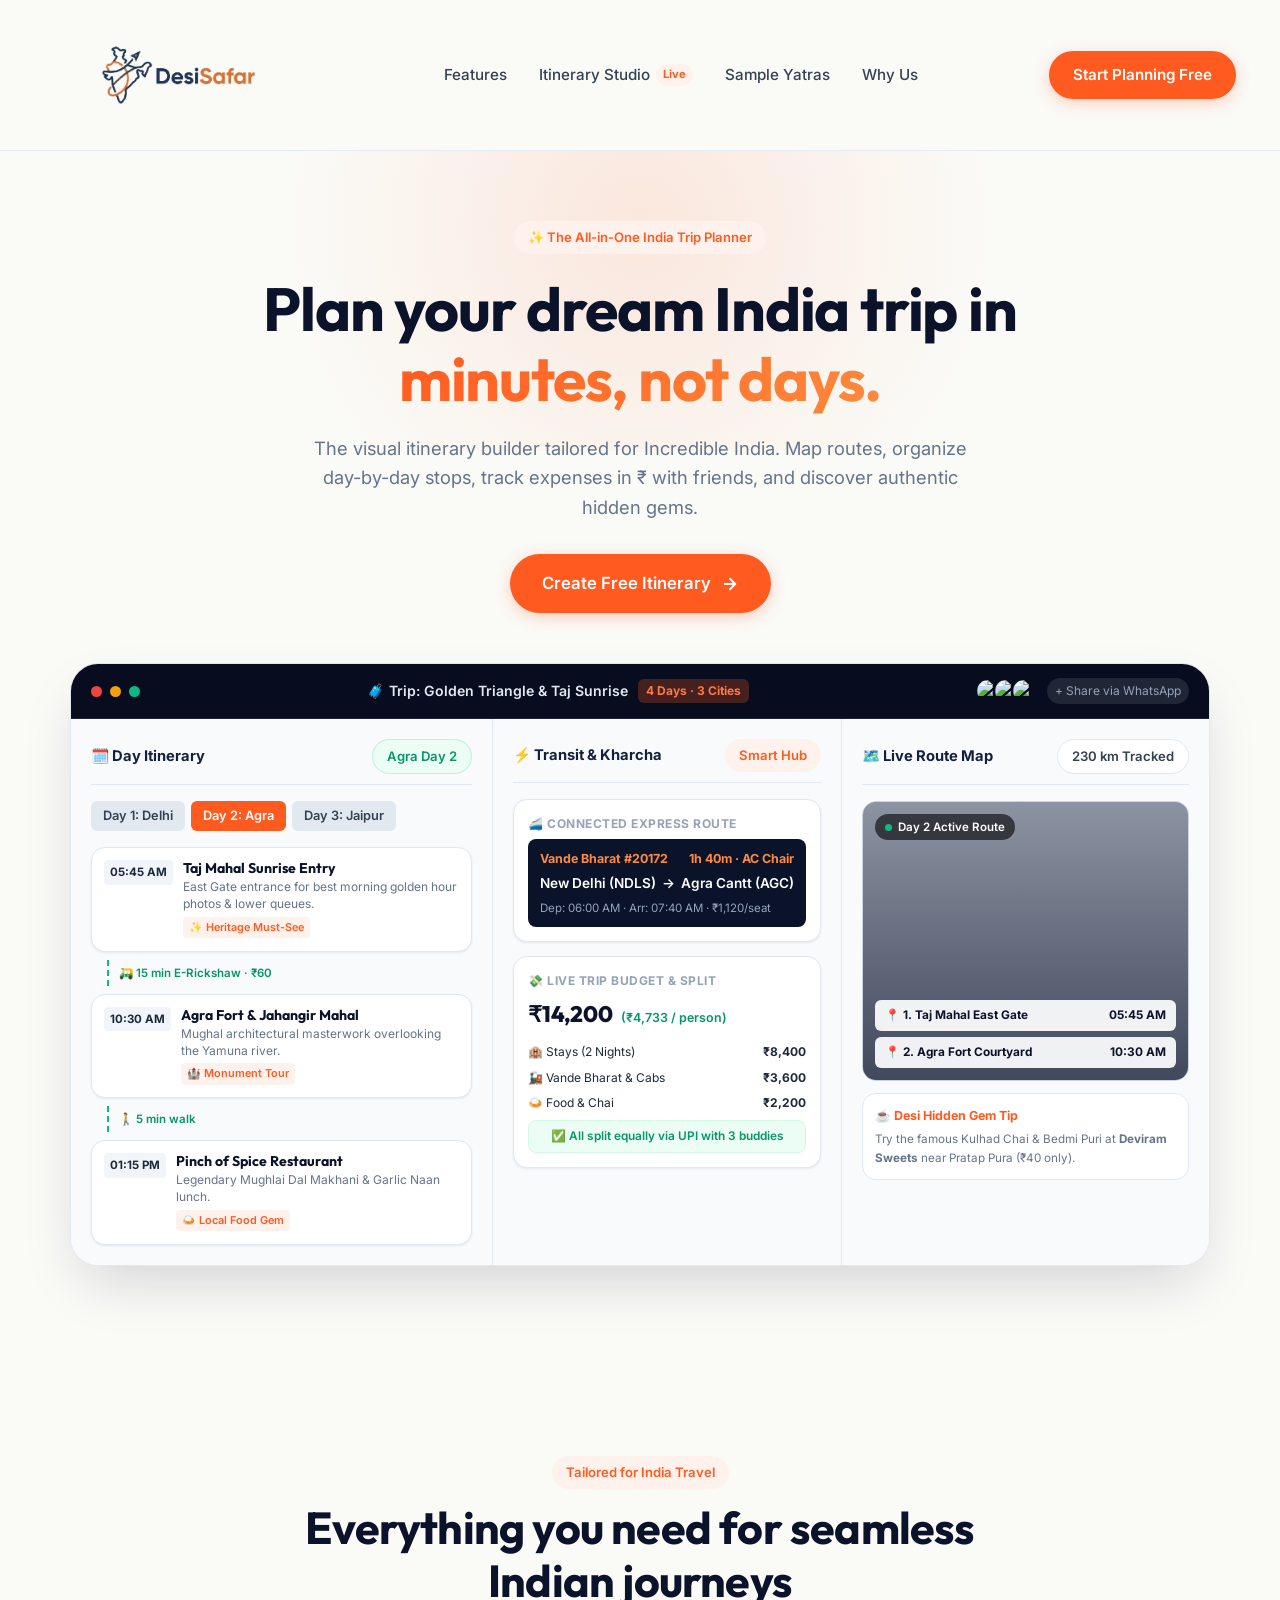
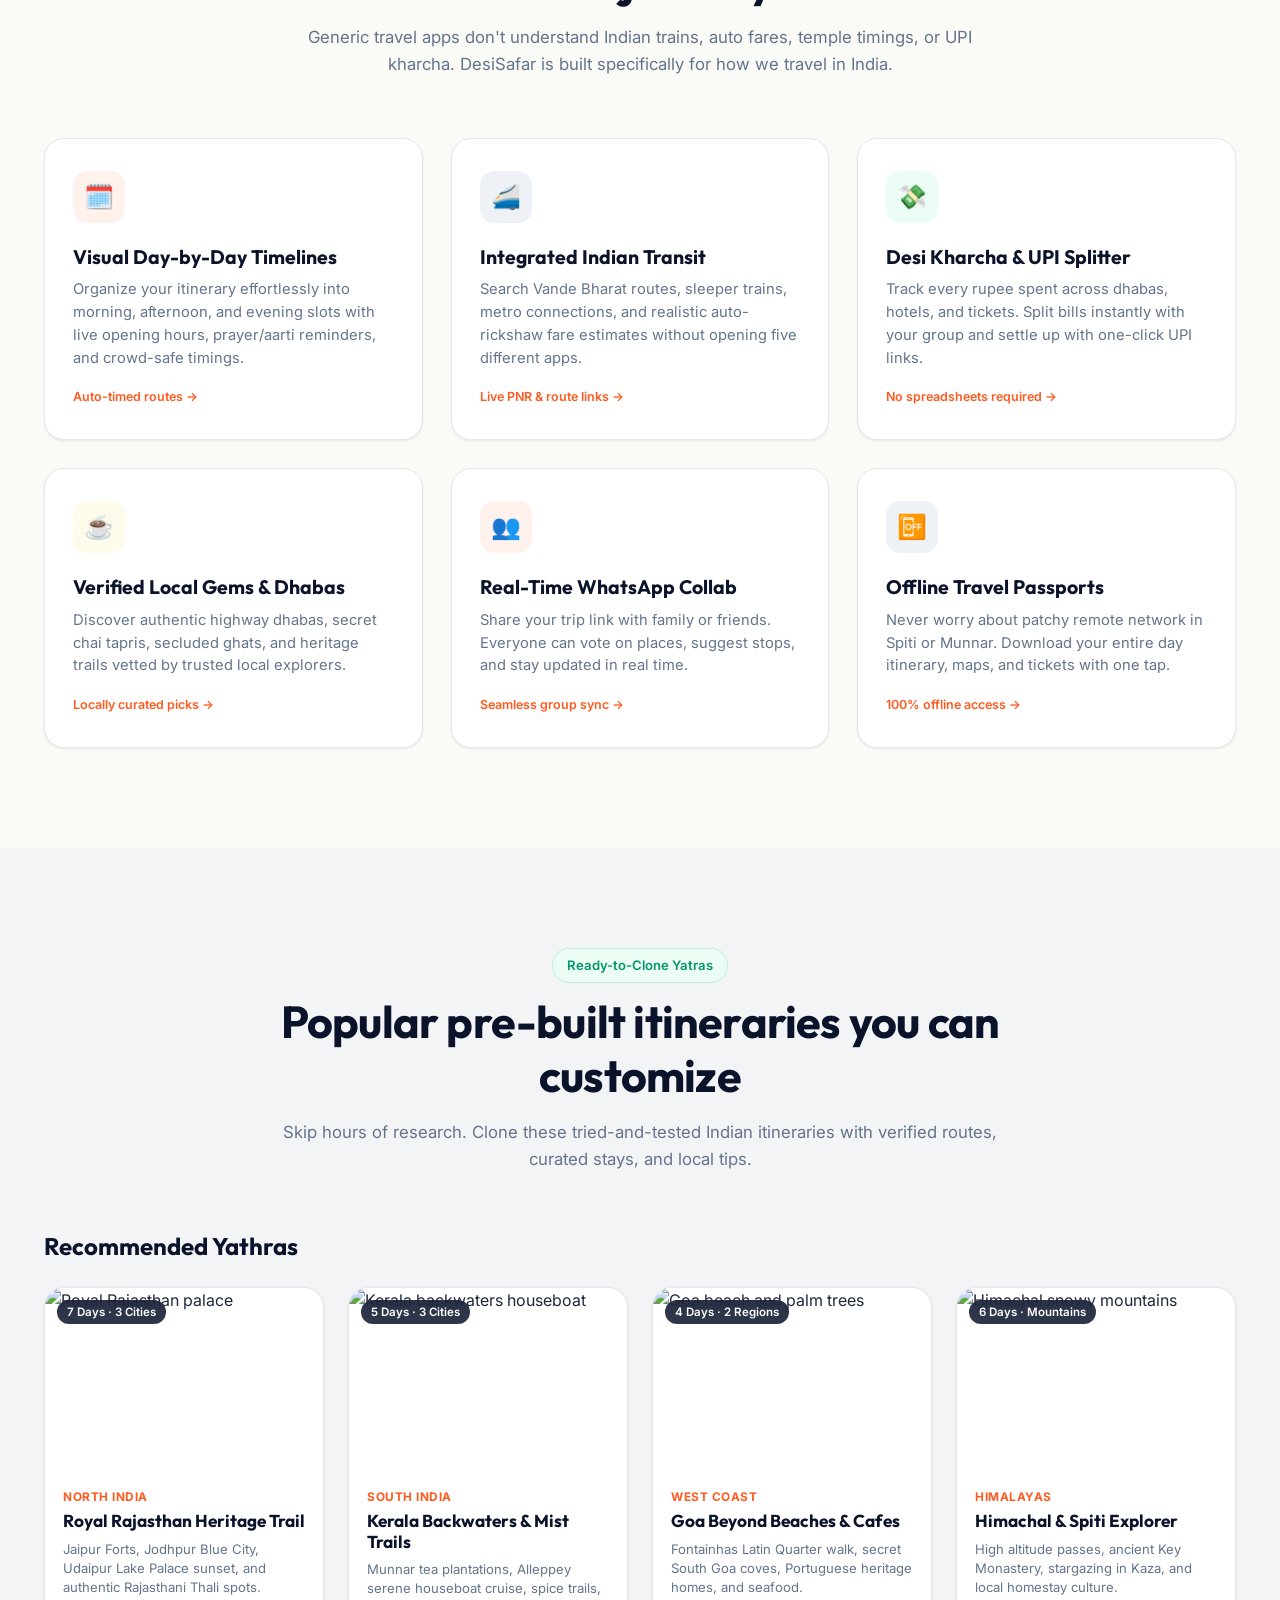
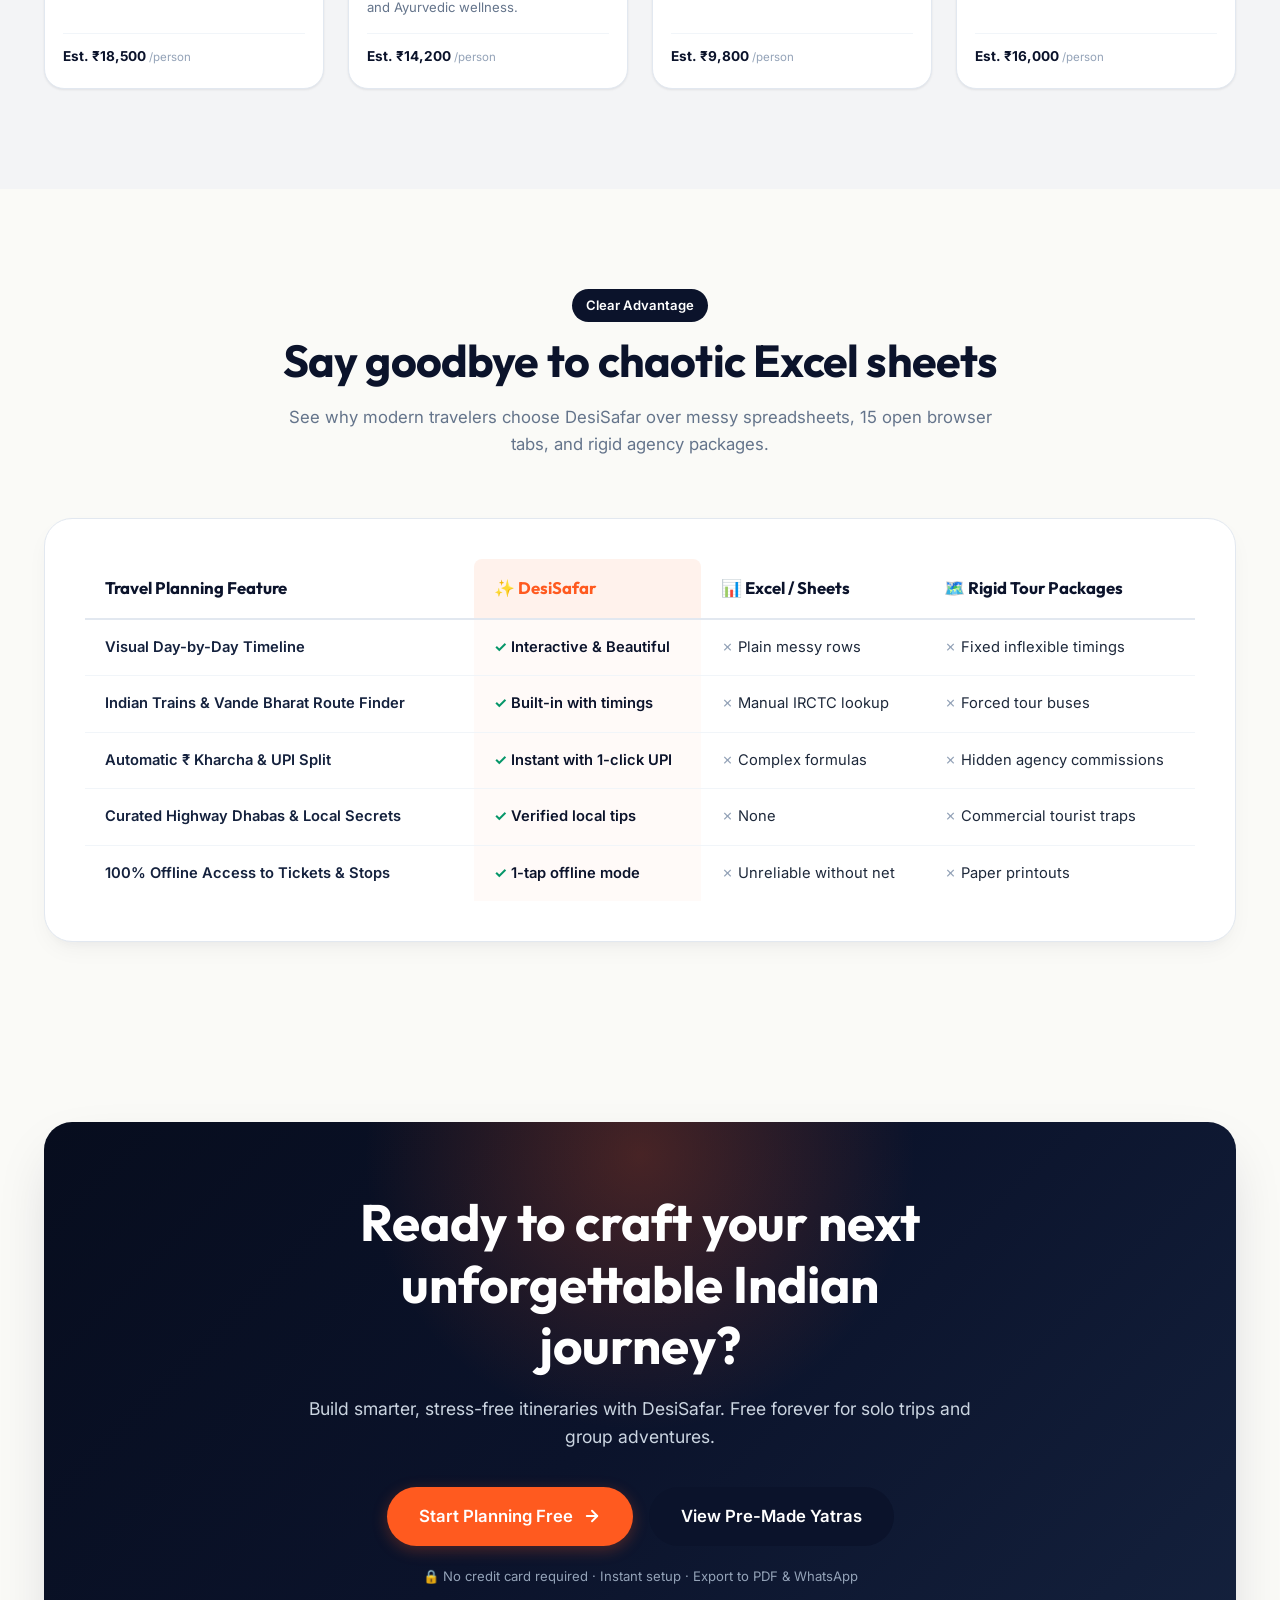
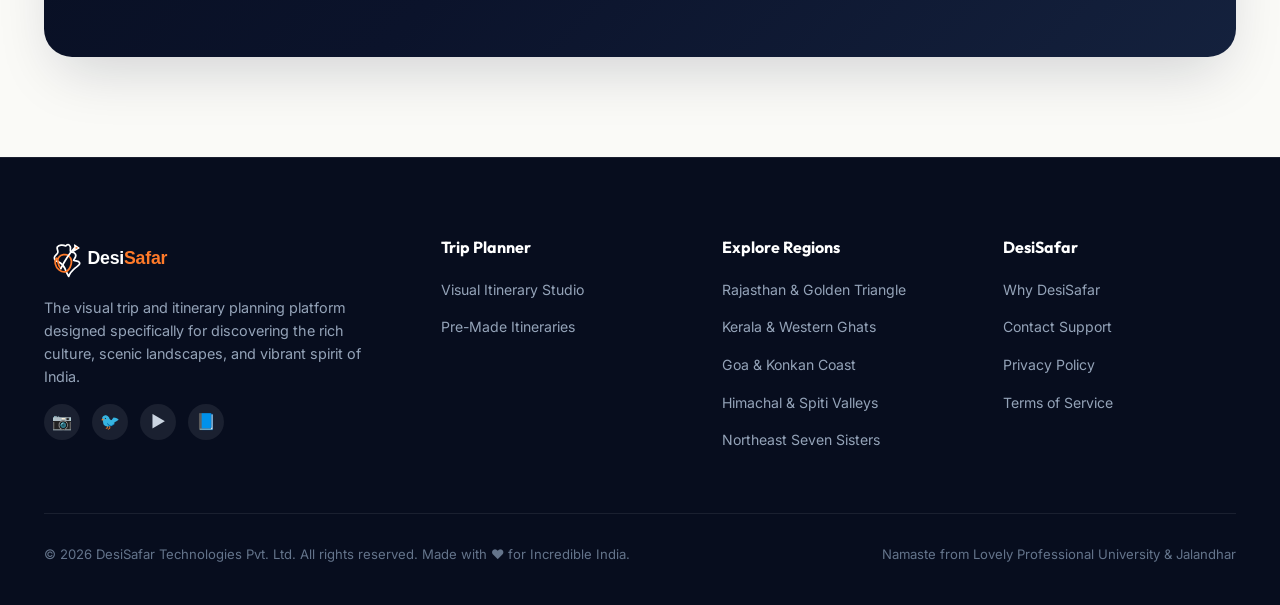
==== commit e4df6213: "removed customise option from landing page" ====
--- a/page 1/index.html
+++ b/page 1/index.html
@@ -65,7 +65,8 @@
                     </p>
 
                     <div class="hero-actions">
-                        <a href="#planner-studio" class="btn btn-primary btn-lg">
+                        <a href="../destinations_page/assets/destinations/destinations.html"
+                            class="btn btn-primary btn-lg">
                             Create Free Itinerary
                             <svg width="18" height="18" viewBox="0 0 24 24" fill="none" stroke="currentColor"
                                 stroke-width="2.5" stroke-linecap="round" stroke-linejoin="round">
@@ -377,7 +378,8 @@
                         curated stays, and local tips.
                     </p>
                 </div>
-
+                <h2>Recommended Yathras</h2>
+                <br>
                 <div class="yatras-grid">
 
                     <article class="yatra-card">
@@ -393,7 +395,6 @@
                                 authentic Rajasthani Thali spots.</p>
                             <div class="yatra-footer-row">
                                 <span class="yatra-cost">Est. ₹18,500 <span>/person</span></span>
-                                <a href="#planner-studio" class="yatra-btn">Customize &rarr;</a>
                             </div>
                         </div>
                     </article>
@@ -411,7 +412,6 @@
                                 trails, and Ayurvedic wellness.</p>
                             <div class="yatra-footer-row">
                                 <span class="yatra-cost">Est. ₹14,200 <span>/person</span></span>
-                                <a href="#planner-studio" class="yatra-btn">Customize &rarr;</a>
                             </div>
                         </div>
                     </article>
@@ -429,7 +429,6 @@
                                 Portuguese heritage homes, and seafood.</p>
                             <div class="yatra-footer-row">
                                 <span class="yatra-cost">Est. ₹9,800 <span>/person</span></span>
-                                <a href="#planner-studio" class="yatra-btn">Customize &rarr;</a>
                             </div>
                         </div>
                     </article>
@@ -447,7 +446,6 @@
                                 and local homestay culture.</p>
                             <div class="yatra-footer-row">
                                 <span class="yatra-cost">Est. ₹16,000 <span>/person</span></span>
-                                <a href="#planner-studio" class="yatra-btn">Customize &rarr;</a>
                             </div>
                         </div>
                     </article>
@@ -571,12 +569,12 @@
                         culture, scenic landscapes, and vibrant spirit of India.
                     </p>
                     <div class="footer-social-row">
-                        <a href="https://www.instagram.com/desisafar046?igsi=dWswdDUycXJ0Mndp" target="_blank" class="social-circle"
-                            aria-label="Instagram">📷</a>
+                        <a href="https://www.instagram.com/desisafar046?igsi=dWswdDUycXJ0Mndp" target="_blank"
+                            class="social-circle" aria-label="Instagram">📷</a>
                         <a href="https://x.com/desisafar046@gmail.com" target="_blank" class="social-circle"
                             aria-label="Twitter / X">🐦</a>
-                        <a href="https://youtube.com/@desisafar-l1t?si=QeAiDyRZ9aGAQebJ" target="_blank" class="social-circle"
-                            aria-label="YouTube">▶️</a>
+                        <a href="https://youtube.com/@desisafar-l1t?si=QeAiDyRZ9aGAQebJ" target="_blank"
+                            class="social-circle" aria-label="YouTube">▶️</a>
                         <a href="https://www.facebook.com/share/1D4w9S6Lex/" target="_blank" class="social-circle"
                             aria-label="Facebook">📘</a>
                     </div>
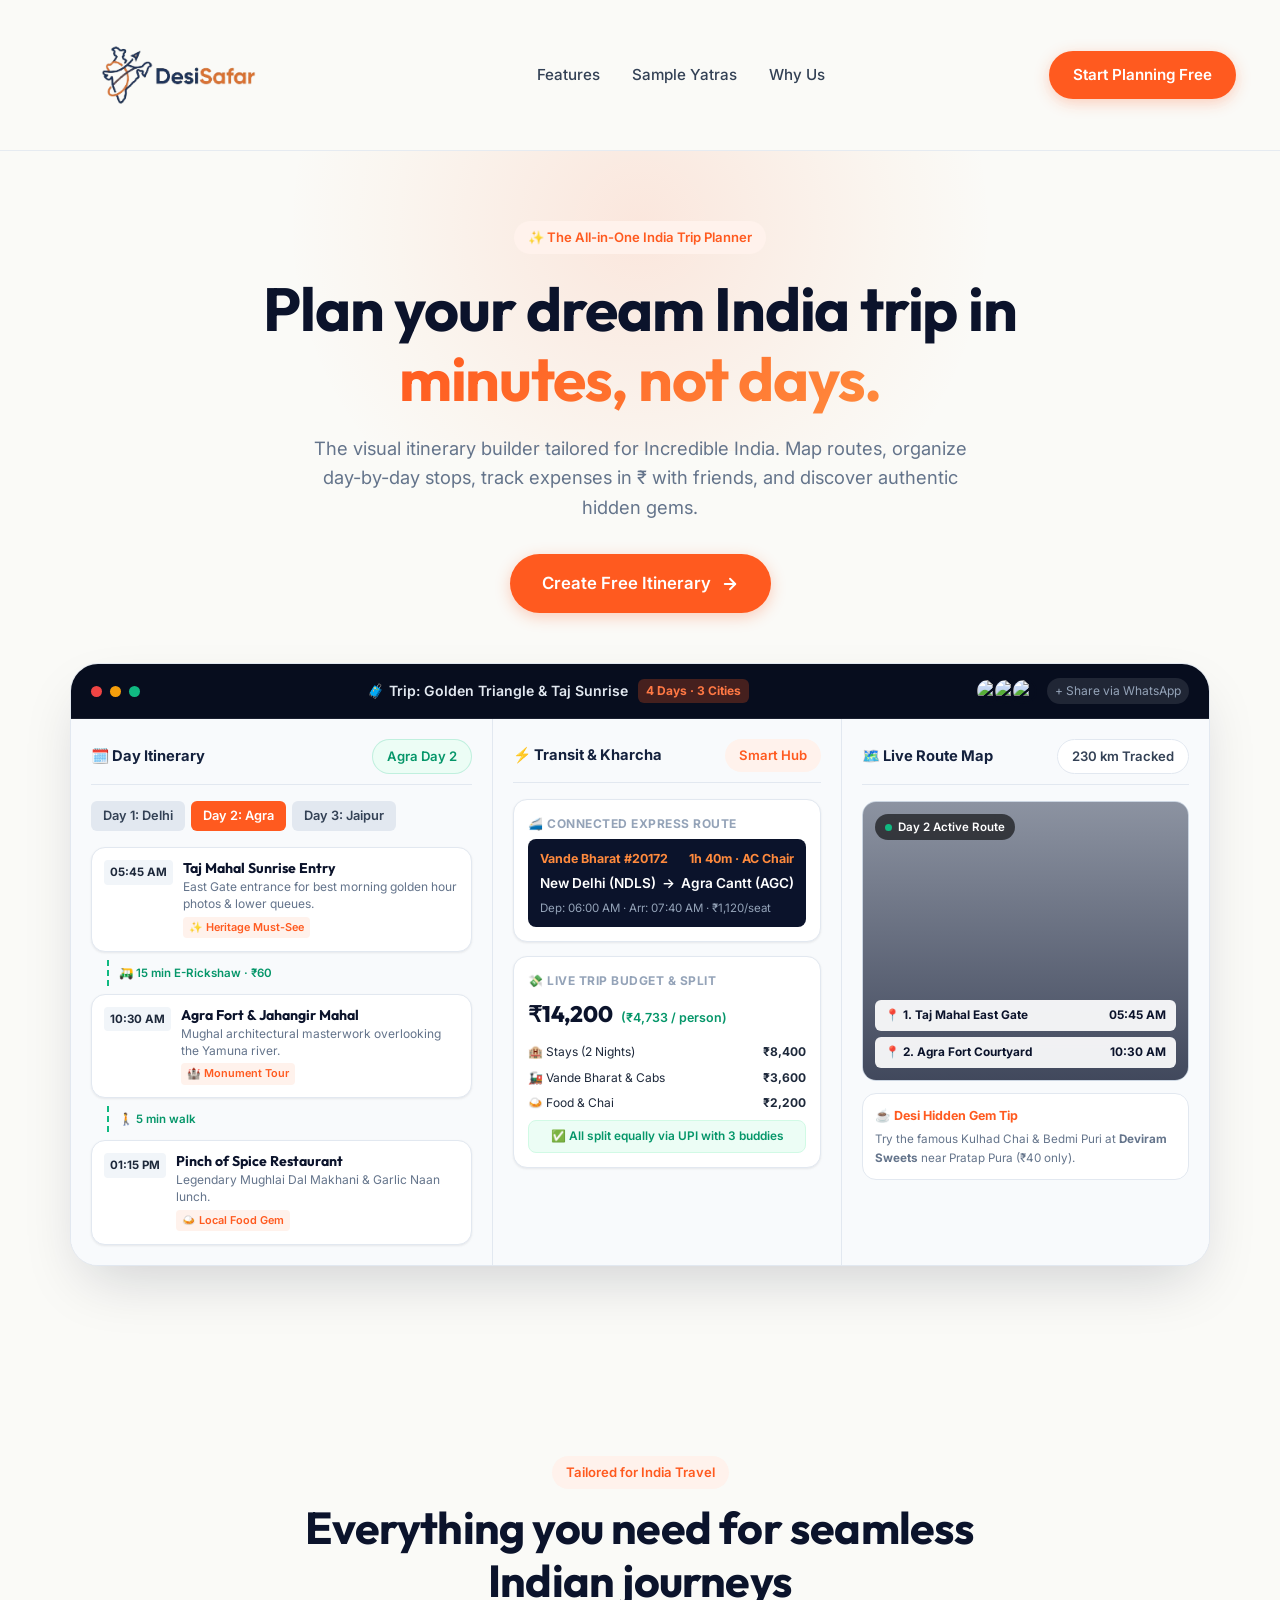
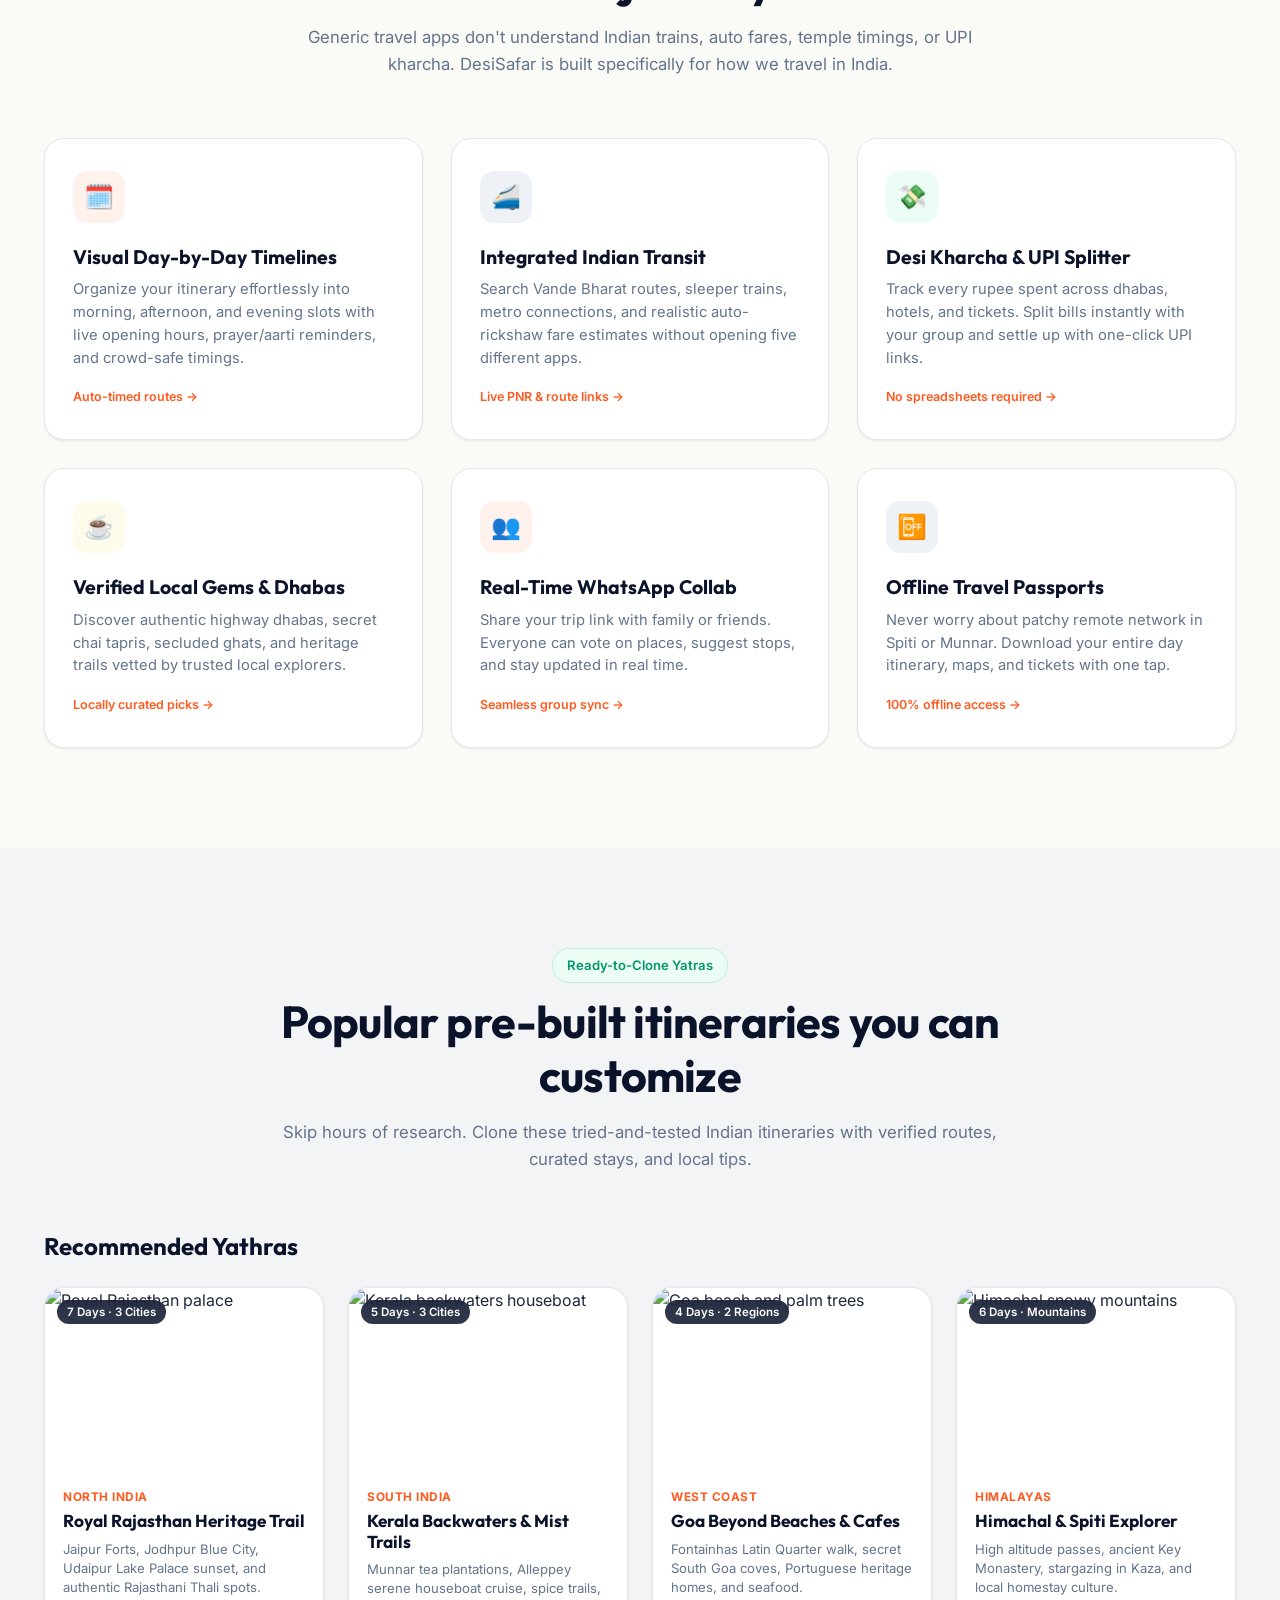
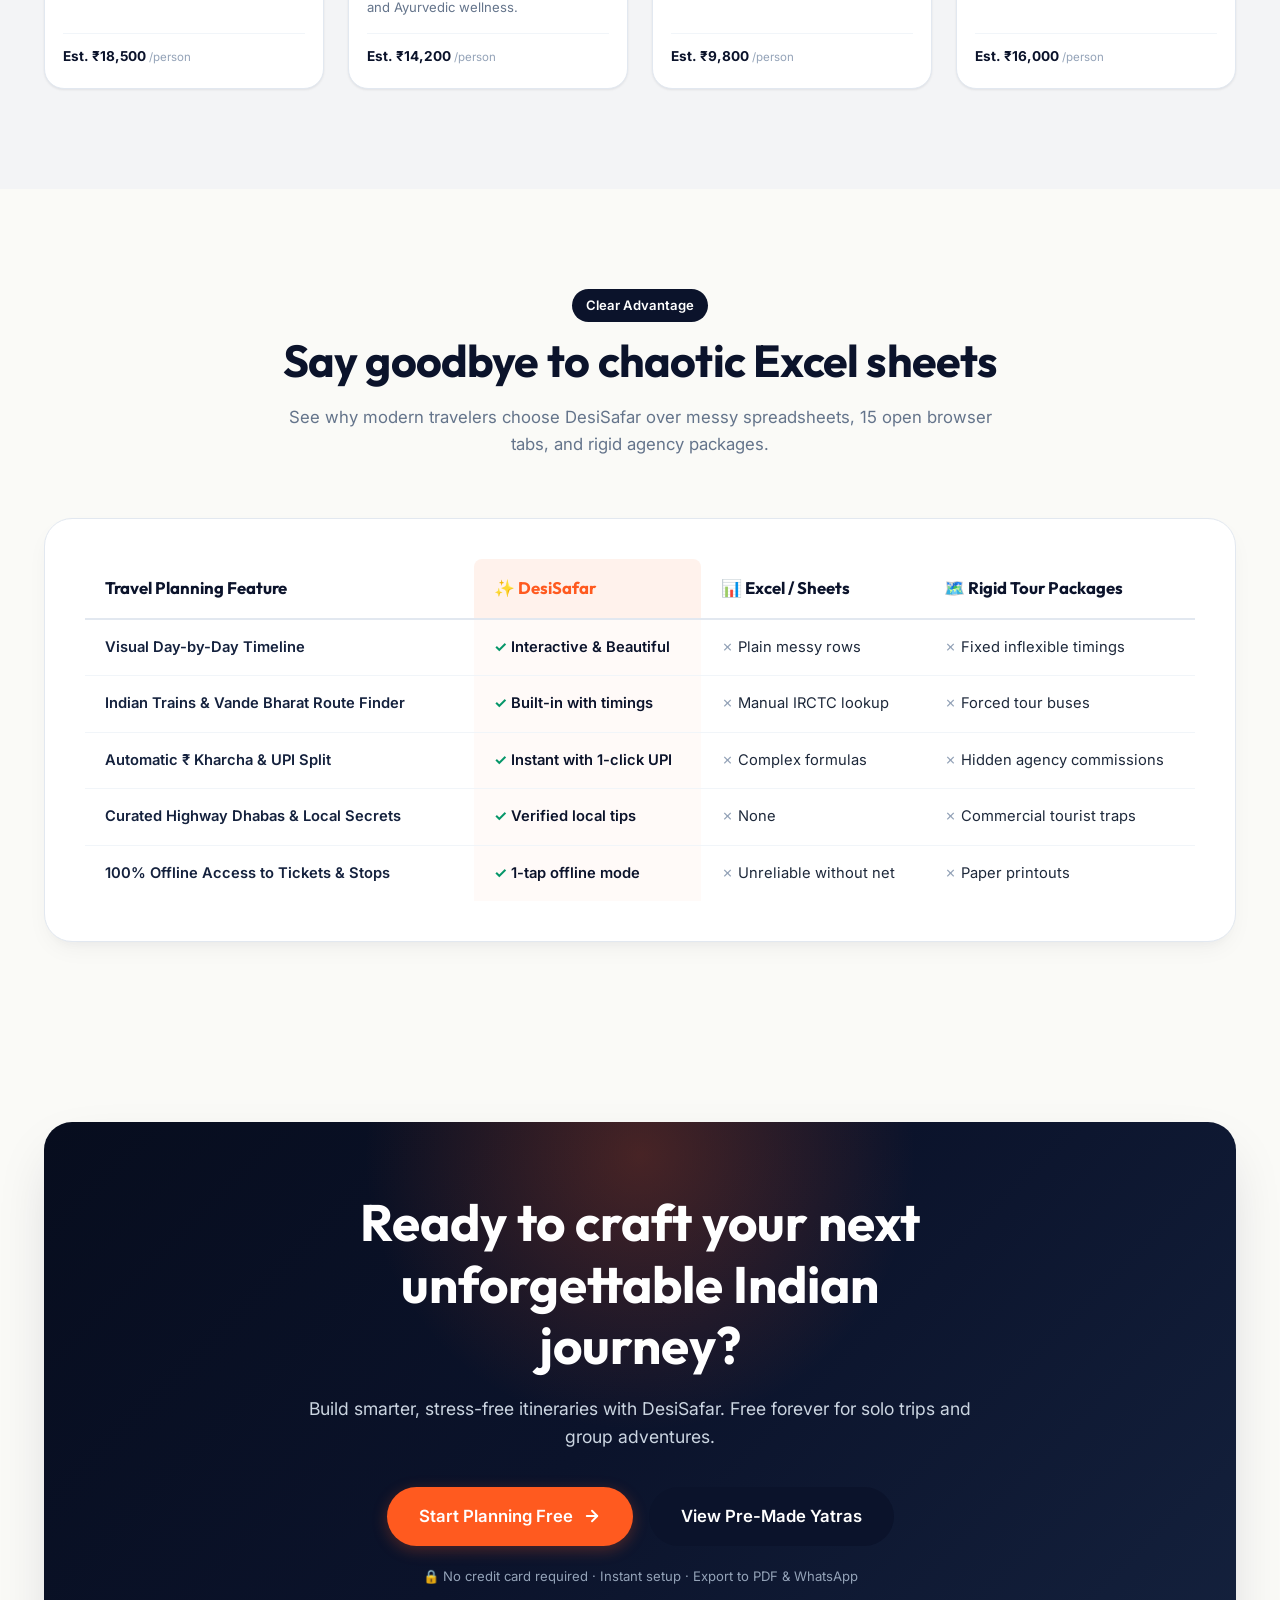
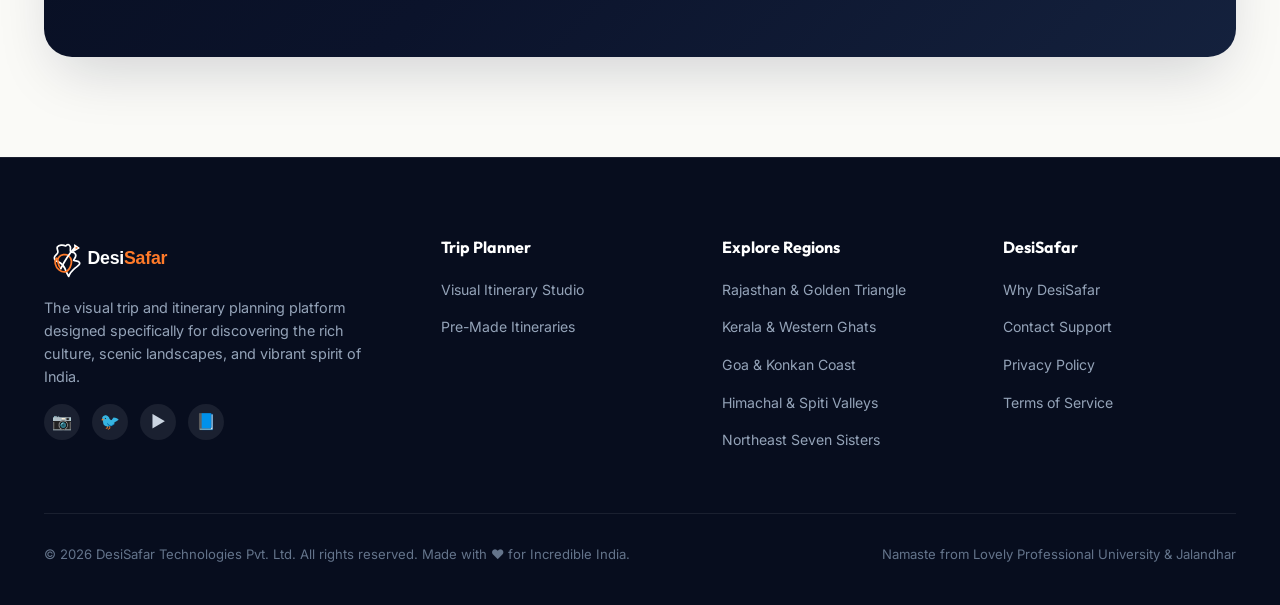
==== commit ac2527f1: "edit" ====
--- a/page 1/index.html
+++ b/page 1/index.html
@@ -22,8 +22,6 @@
                 <nav class="nav-menu" aria-label="Primary Navigation">
                     <ul class="nav-list">
                         <li><a href="#features" class="nav-link">Features</a></li>
-                        <li><a href="#planner-studio" class="nav-link has-badge">Itinerary Studio <span
-                                    class="nav-tag">Live</span></a></li>
                         <li><a href="#sample-yatras" class="nav-link">Sample Yatras</a></li>
                         <li><a href="#comparison" class="nav-link">Why Us</a></li>
                     </ul>
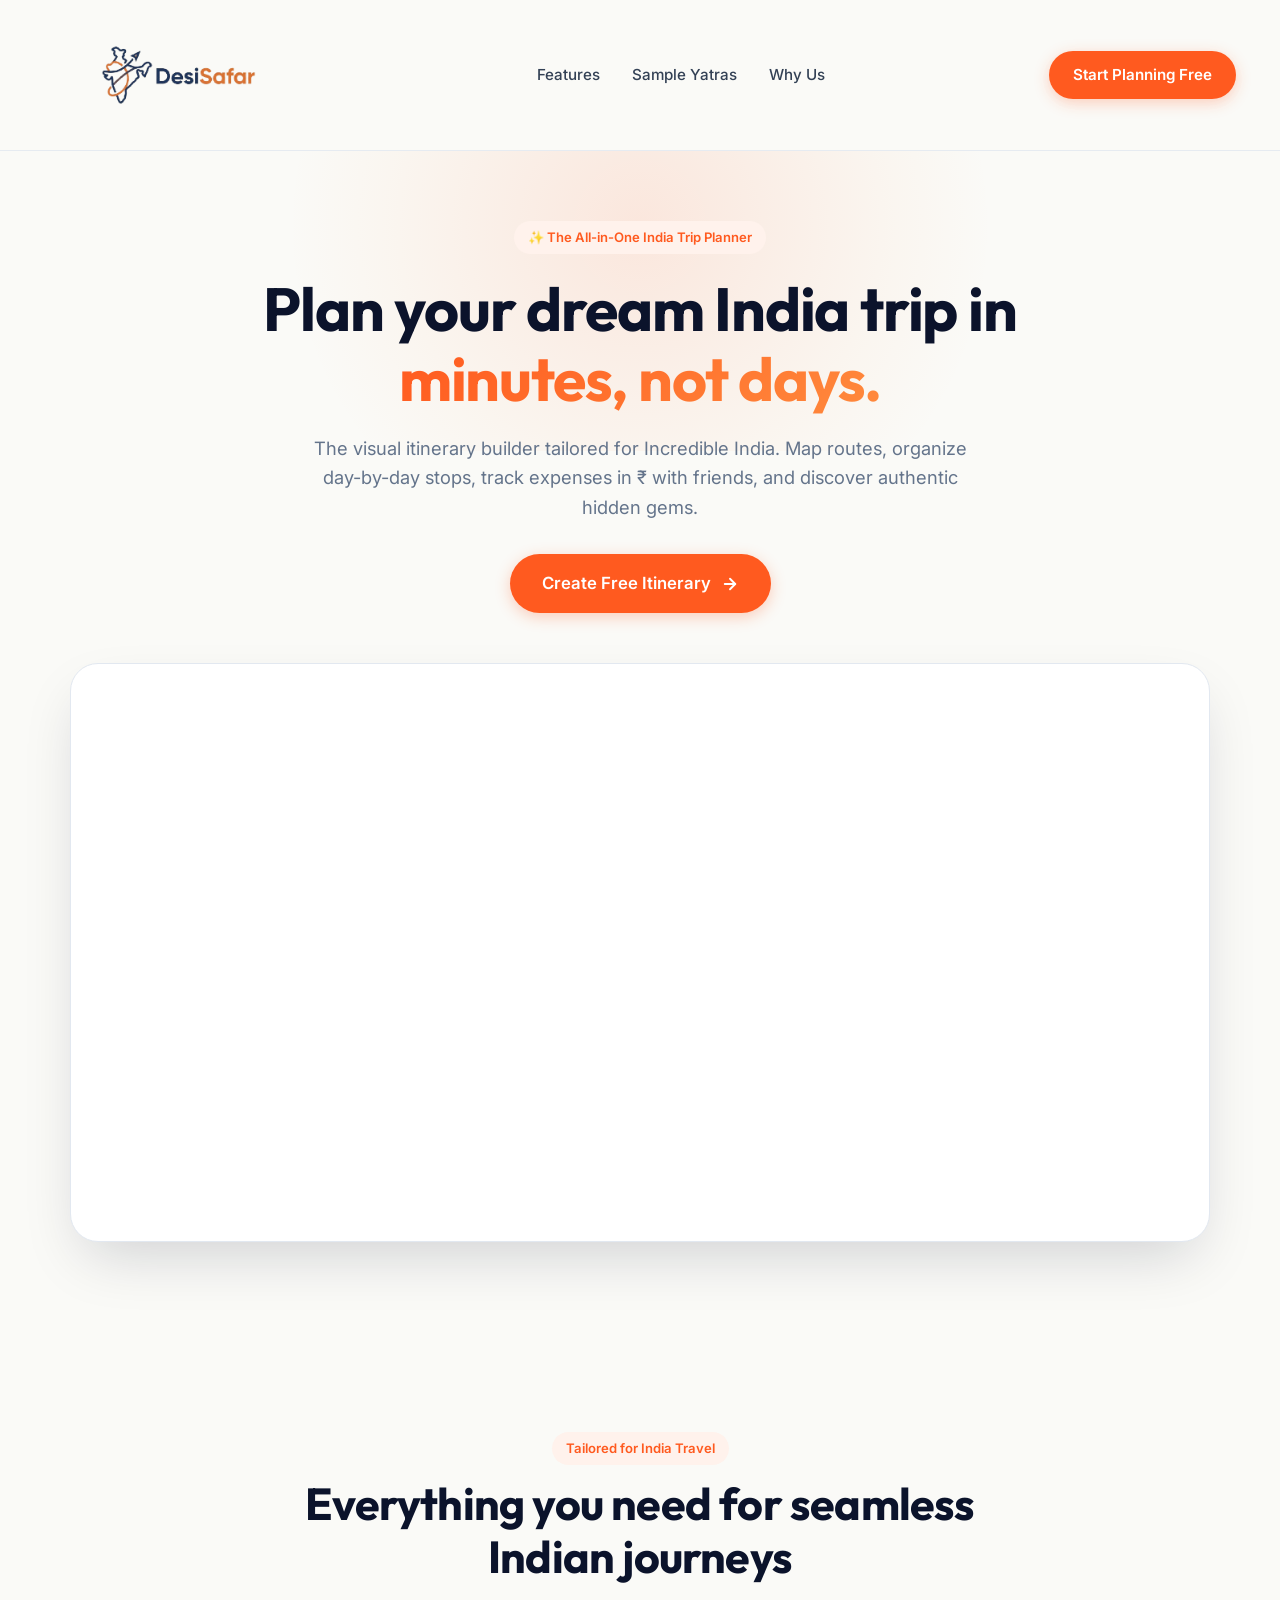
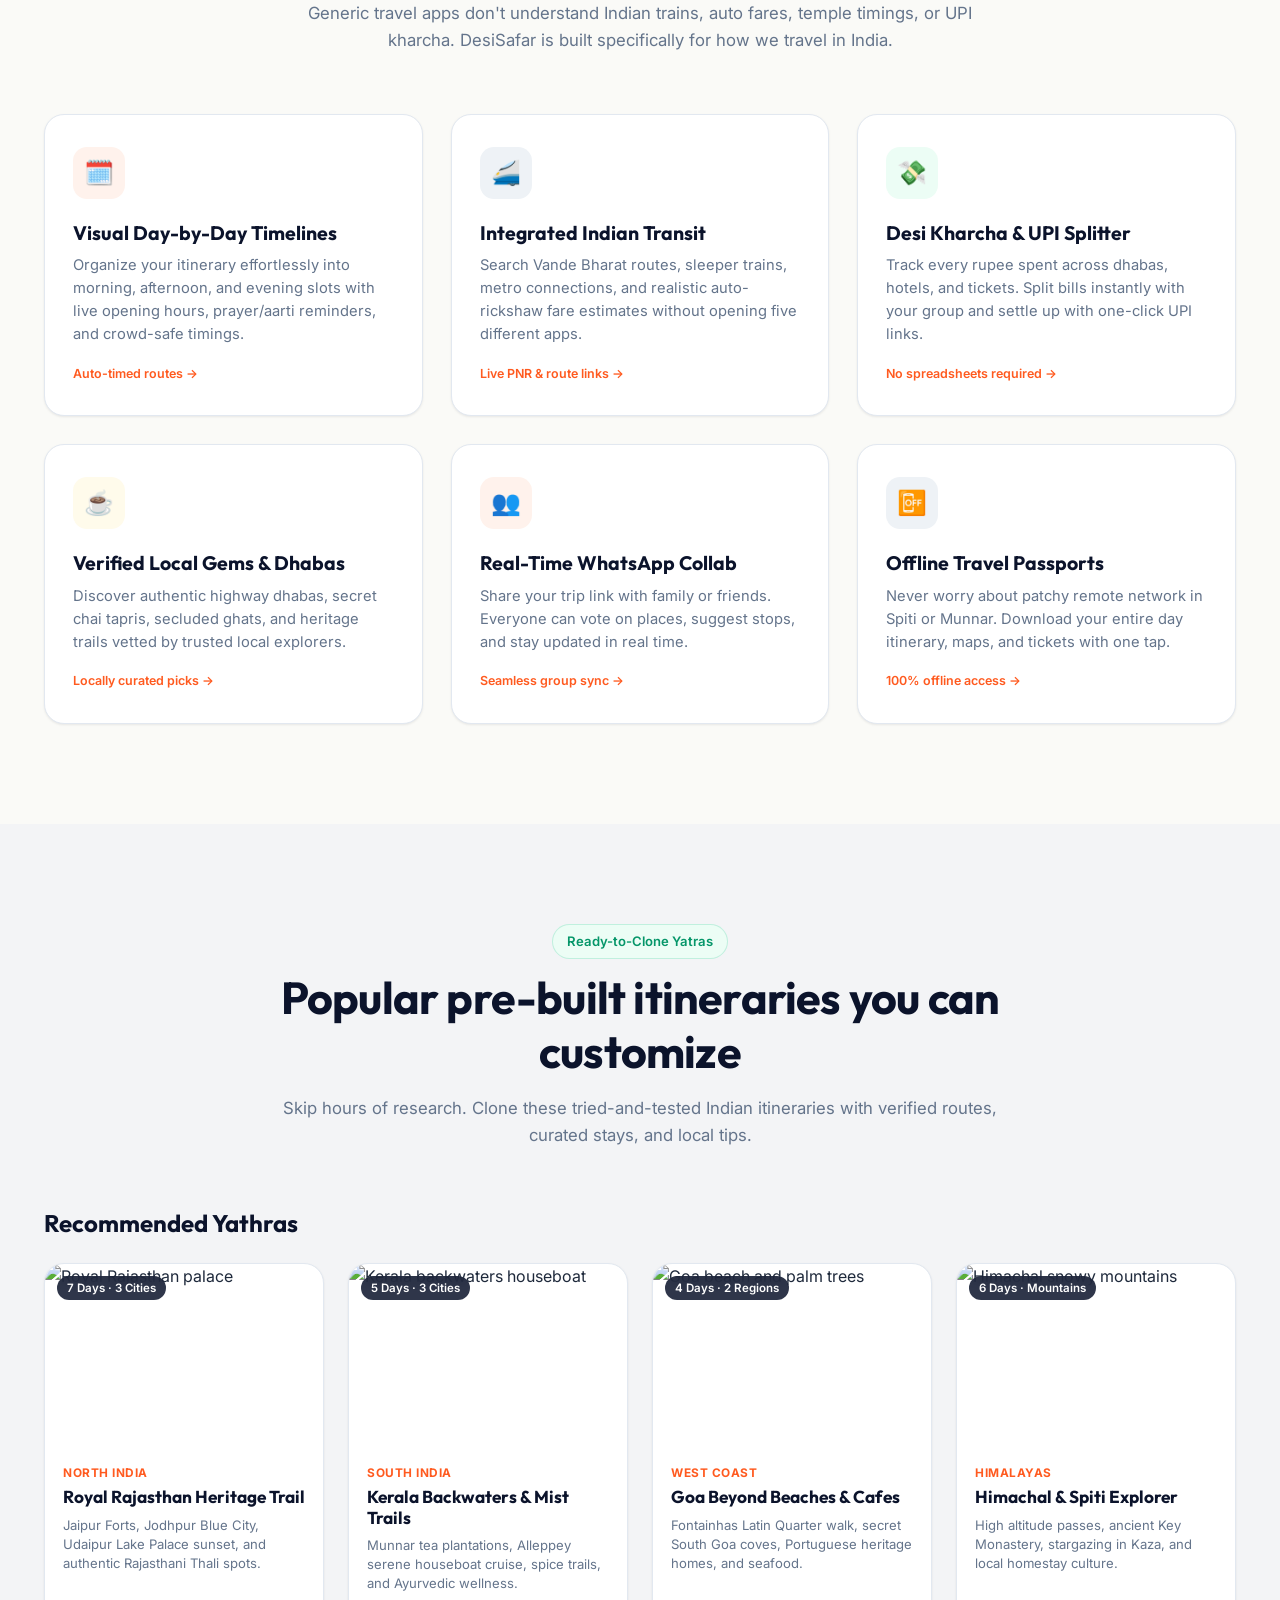
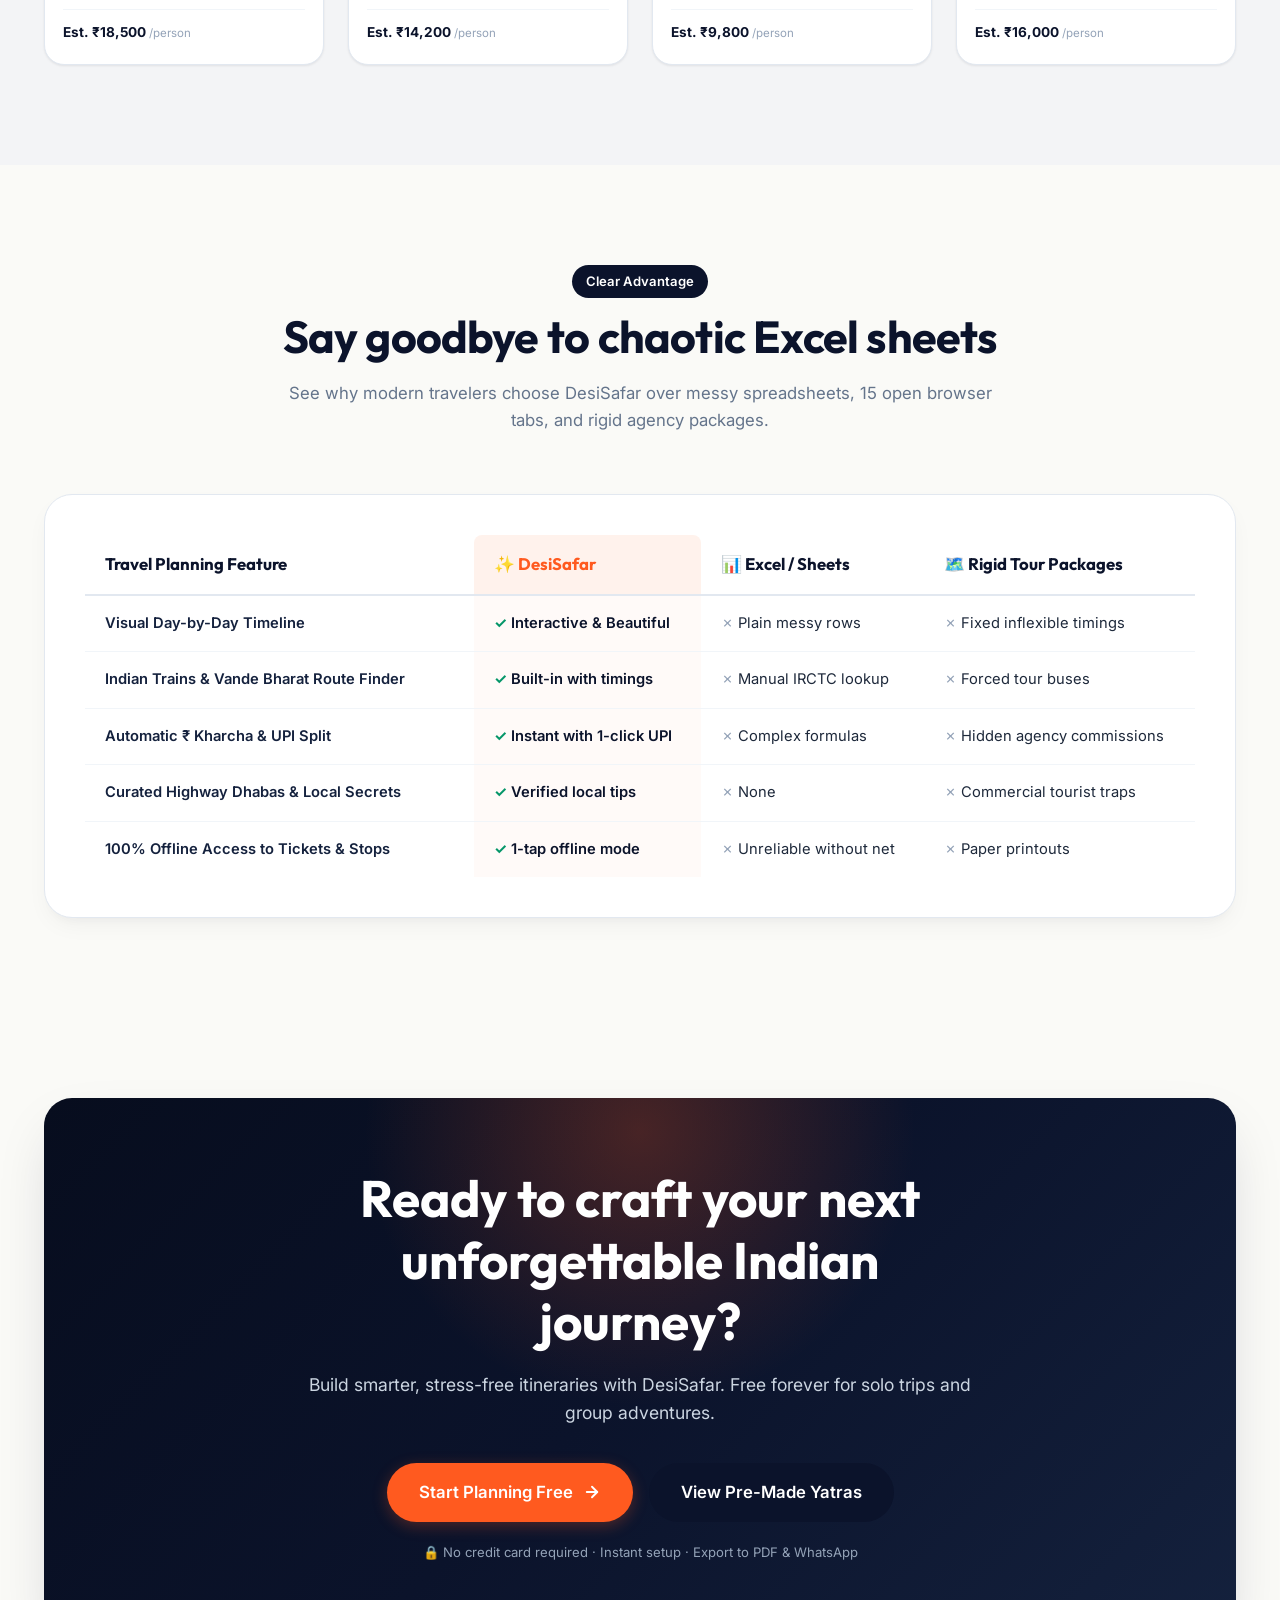
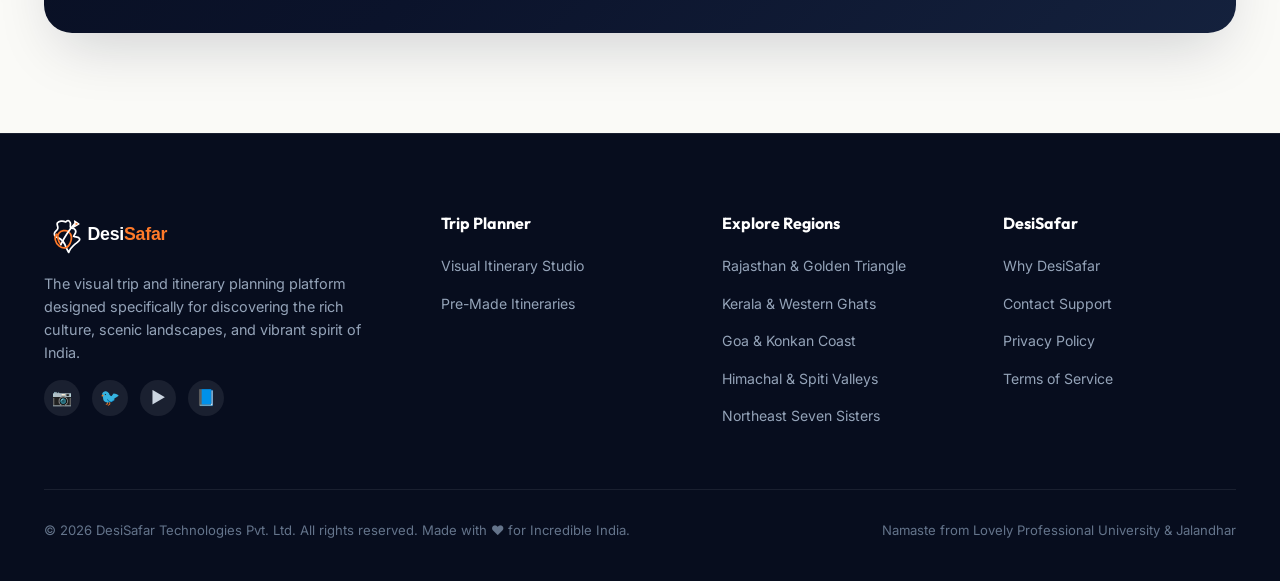
==== commit 1dd5c71a: "added a video" ====
--- a/page 1/index.html
+++ b/page 1/index.html
@@ -77,193 +77,10 @@
 
                 <div id="planner-studio" class="planner-showcase-container">
                     <div class="planner-window">
-
-                        <div class="planner-window-topbar">
-                            <div class="window-dots" aria-hidden="true">
-                                <span class="dot dot-red"></span>
-                                <span class="dot dot-yellow"></span>
-                                <span class="dot dot-green"></span>
-                            </div>
-
-                            <div class="trip-meta-title">
-                                <span>🧳 Trip: Golden Triangle &amp; Taj Sunrise</span>
-                                <span class="trip-badge">4 Days · 3 Cities</span>
-                            </div>
-
-                            <div class="trip-collaborators">
-                                <div class="avatar-stack" aria-label="Collaborating friends">
-                                    <img src="https://images.unsplash.com/photo-1534528741775-53994a69daeb?auto=format&fit=crop&w=80&q=80"
-                                        alt="Ananya">
-                                    <img src="https://images.unsplash.com/photo-1507003211169-0a1dd7228f2d?auto=format&fit=crop&w=80&q=80"
-                                        alt="Rohan">
-                                    <img src="https://images.unsplash.com/photo-1517841905240-472988babdf9?auto=format&fit=crop&w=80&q=80"
-                                        alt="Emily">
-                                </div>
-                                <span class="invite-tag">+ Share via WhatsApp</span>
-                            </div>
-                        </div>
-
-                        <div class="planner-workspace-grid">
-
-                            <div class="workspace-col col-timeline">
-                                <div class="col-header">
-                                    <span class="col-title">
-                                        🗓️ Day Itinerary
-                                    </span>
-                                    <span class="badge badge-emerald">Agra Day 2</span>
-                                </div>
-
-                                <div class="day-tab-selector">
-                                    <span class="day-tab">Day 1: Delhi</span>
-                                    <span class="day-tab active">Day 2: Agra</span>
-                                    <span class="day-tab">Day 3: Jaipur</span>
-                                </div>
-
-                                <div class="timeline-feed">
-
-                                    <article class="timeline-card">
-                                        <div class="card-top-row">
-                                            <span class="stop-time-badge">05:45 AM</span>
-                                            <div class="stop-details">
-                                                <h4 class="stop-title">Taj Mahal Sunrise Entry</h4>
-                                                <p class="stop-desc">East Gate entrance for best morning golden hour
-                                                    photos &amp; lower queues.</p>
-                                                <span class="stop-tag">✨ Heritage Must-See</span>
-                                            </div>
-                                        </div>
-                                    </article>
-
-                                    <div class="transit-connector">
-                                        🛺 15 min E-Rickshaw · ₹60
-                                    </div>
-
-                                    <article class="timeline-card">
-                                        <div class="card-top-row">
-                                            <span class="stop-time-badge">10:30 AM</span>
-                                            <div class="stop-details">
-                                                <h4 class="stop-title">Agra Fort &amp; Jahangir Mahal</h4>
-                                                <p class="stop-desc">Mughal architectural masterwork overlooking the
-                                                    Yamuna river.</p>
-                                                <span class="stop-tag">🏰 Monument Tour</span>
-                                            </div>
-                                        </div>
-                                    </article>
-
-                                    <div class="transit-connector">
-                                        🚶 5 min walk
-                                    </div>
-
-                                    <article class="timeline-card">
-                                        <div class="card-top-row">
-                                            <span class="stop-time-badge">01:15 PM</span>
-                                            <div class="stop-details">
-                                                <h4 class="stop-title">Pinch of Spice Restaurant</h4>
-                                                <p class="stop-desc">Legendary Mughlai Dal Makhani &amp; Garlic Naan
-                                                    lunch.</p>
-                                                <span class="stop-tag">🍛 Local Food Gem</span>
-                                            </div>
-                                        </div>
-                                    </article>
-
-                                </div>
-                            </div>
-
-                            <div class="workspace-col col-utilities">
-                                <div class="col-header">
-                                    <span class="col-title">
-                                        ⚡ Transit &amp; Kharcha
-                                    </span>
-                                    <span class="badge badge-saffron">Smart Hub</span>
-                                </div>
-
-                                <div class="center-studio-cards">
-
-                                    <div class="studio-info-card">
-                                        <span class="card-tagline">🚄 Connected Express Route</span>
-                                        <div class="train-route-box">
-                                            <div class="train-header">
-                                                <span>Vande Bharat #20172</span>
-                                                <span>1h 40m · AC Chair</span>
-                                            </div>
-                                            <div class="train-stations">
-                                                <span>New Delhi (NDLS)</span>
-                                                <span>&rarr;</span>
-                                                <span>Agra Cantt (AGC)</span>
-                                            </div>
-                                            <div class="train-timing">
-                                                Dep: 06:00 AM · Arr: 07:40 AM · ₹1,120/seat
-                                            </div>
-                                        </div>
-                                    </div>
-
-                                    <div class="studio-info-card">
-                                        <span class="card-tagline">💸 Live Trip Budget &amp; Split</span>
-                                        <div class="kharcha-metric">
-                                            <span class="kharcha-total">₹14,200</span>
-                                            <span class="kharcha-split">(₹4,733 / person)</span>
-                                        </div>
-                                        <div class="kharcha-bars">
-                                            <div class="kharcha-bar-item">
-                                                <span>🏨 Stays (2 Nights)</span>
-                                                <strong>₹8,400</strong>
-                                            </div>
-                                            <div class="kharcha-bar-item">
-                                                <span>🚂 Vande Bharat &amp; Cabs</span>
-                                                <strong>₹3,600</strong>
-                                            </div>
-                                            <div class="kharcha-bar-item">
-                                                <span>🍛 Food &amp; Chai</span>
-                                                <strong>₹2,200</strong>
-                                            </div>
-                                        </div>
-                                        <div class="upi-settled-badge">
-                                            ✅ All split equally via UPI with 3 buddies
-                                        </div>
-                                    </div>
-
-                                </div>
-                            </div>
-
-                            <div class="workspace-col col-map">
-                                <div class="col-header">
-                                    <span class="col-title">
-                                        🗺️ Live Route Map
-                                    </span>
-                                    <span class="badge badge-outline">230 km Tracked</span>
-                                </div>
-
-                                <div class="map-canvas-card">
-                                    <div class="map-overlay-layer">
-                                        <div class="map-live-pill">
-                                            <span class="live-pulse"></span> Day 2 Active Route
-                                        </div>
-
-                                        <div class="map-pinned-stops">
-                                            <div class="pinned-stop-item">
-                                                <span>📍 1. Taj Mahal East Gate</span>
-                                                <span>05:45 AM</span>
-                                            </div>
-                                            <div class="pinned-stop-item">
-                                                <span>📍 2. Agra Fort Courtyard</span>
-                                                <span>10:30 AM</span>
-                                            </div>
-                                        </div>
-                                    </div>
-                                </div>
-
-                                <div class="chai-recommendation">
-                                    <div class="chai-header">
-                                        ☕ Desi Hidden Gem Tip
-                                    </div>
-                                    <p class="chai-desc">
-                                        Try the famous Kulhad Chai &amp; Bedmi Puri at <strong>Deviram Sweets</strong>
-                                        near Pratap Pura (₹40 only).
-                                    </p>
-                                </div>
-
-                            </div>
-
-                        </div>
+                        <video autoplay loop muted width="100%" height="auto">
+                            <source src="DesiSafar.mp4">
+                        </video>
+
                     </div>
                 </div>
 
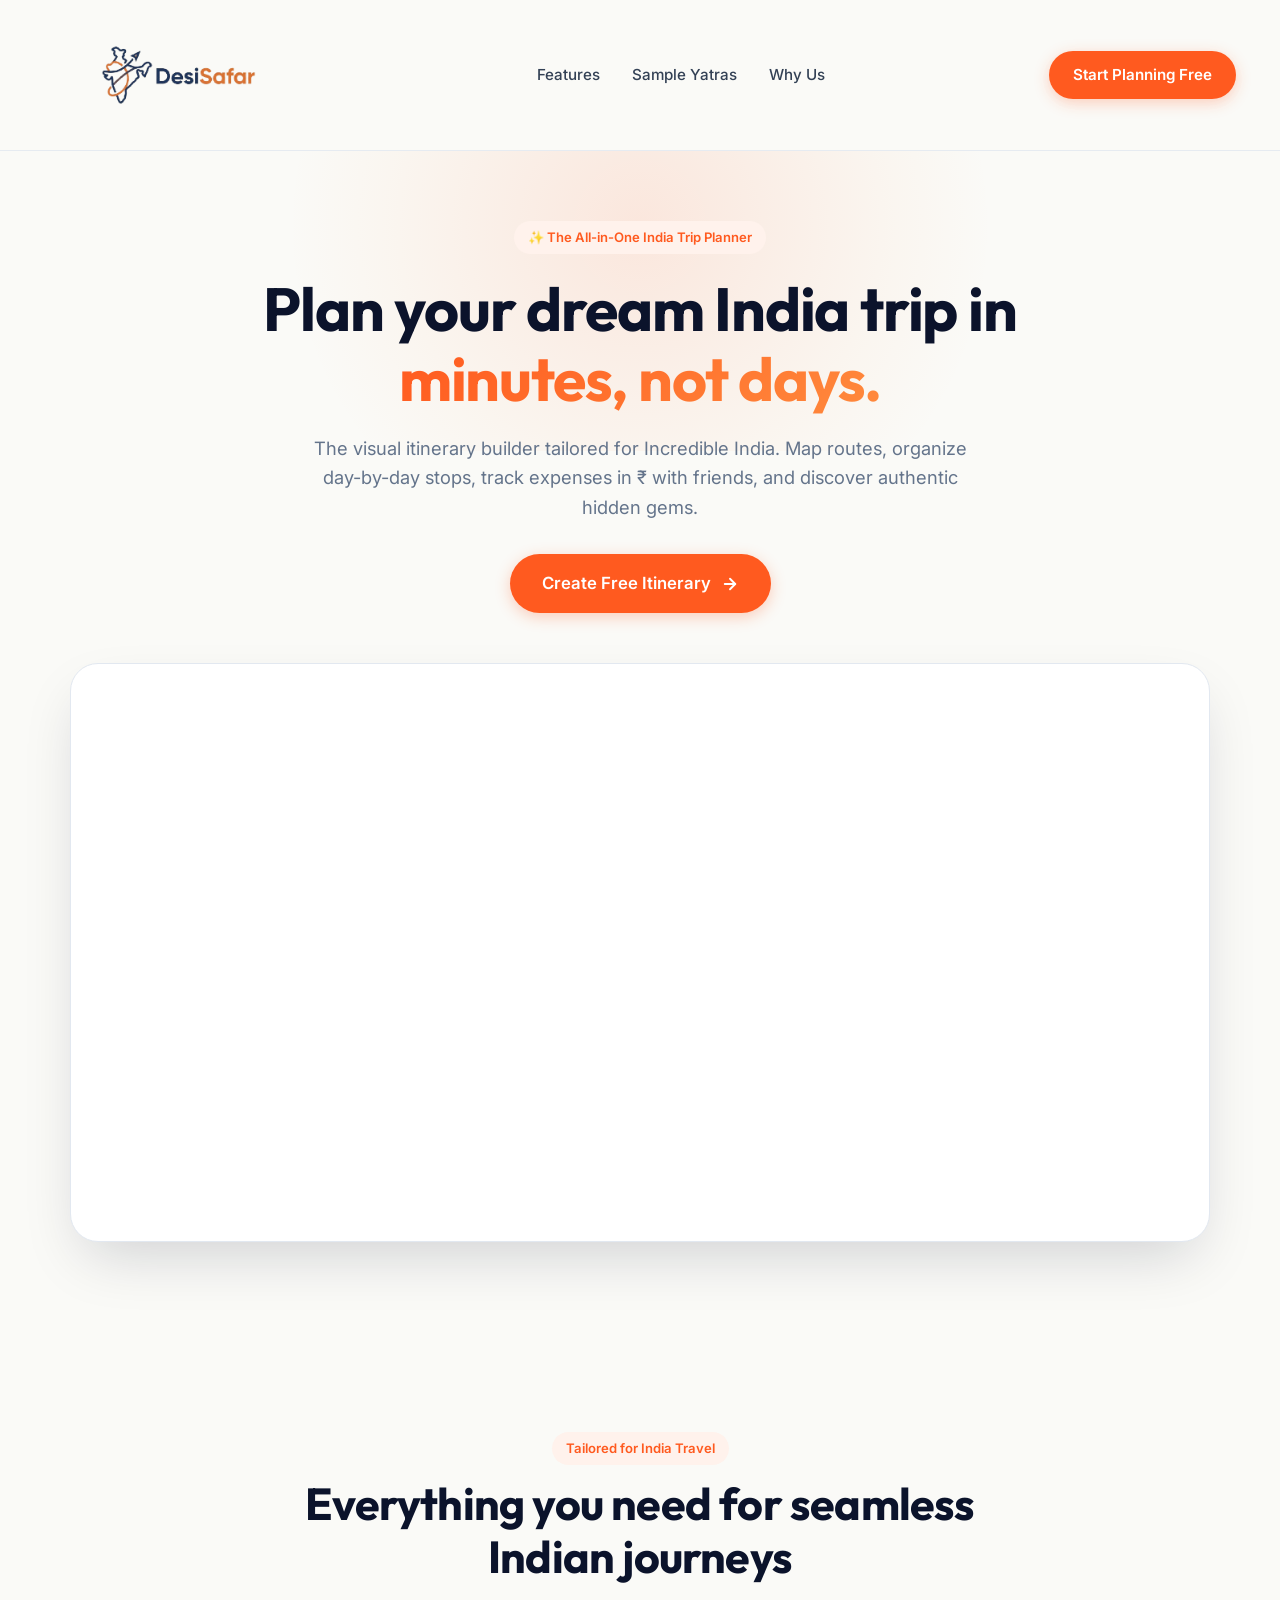
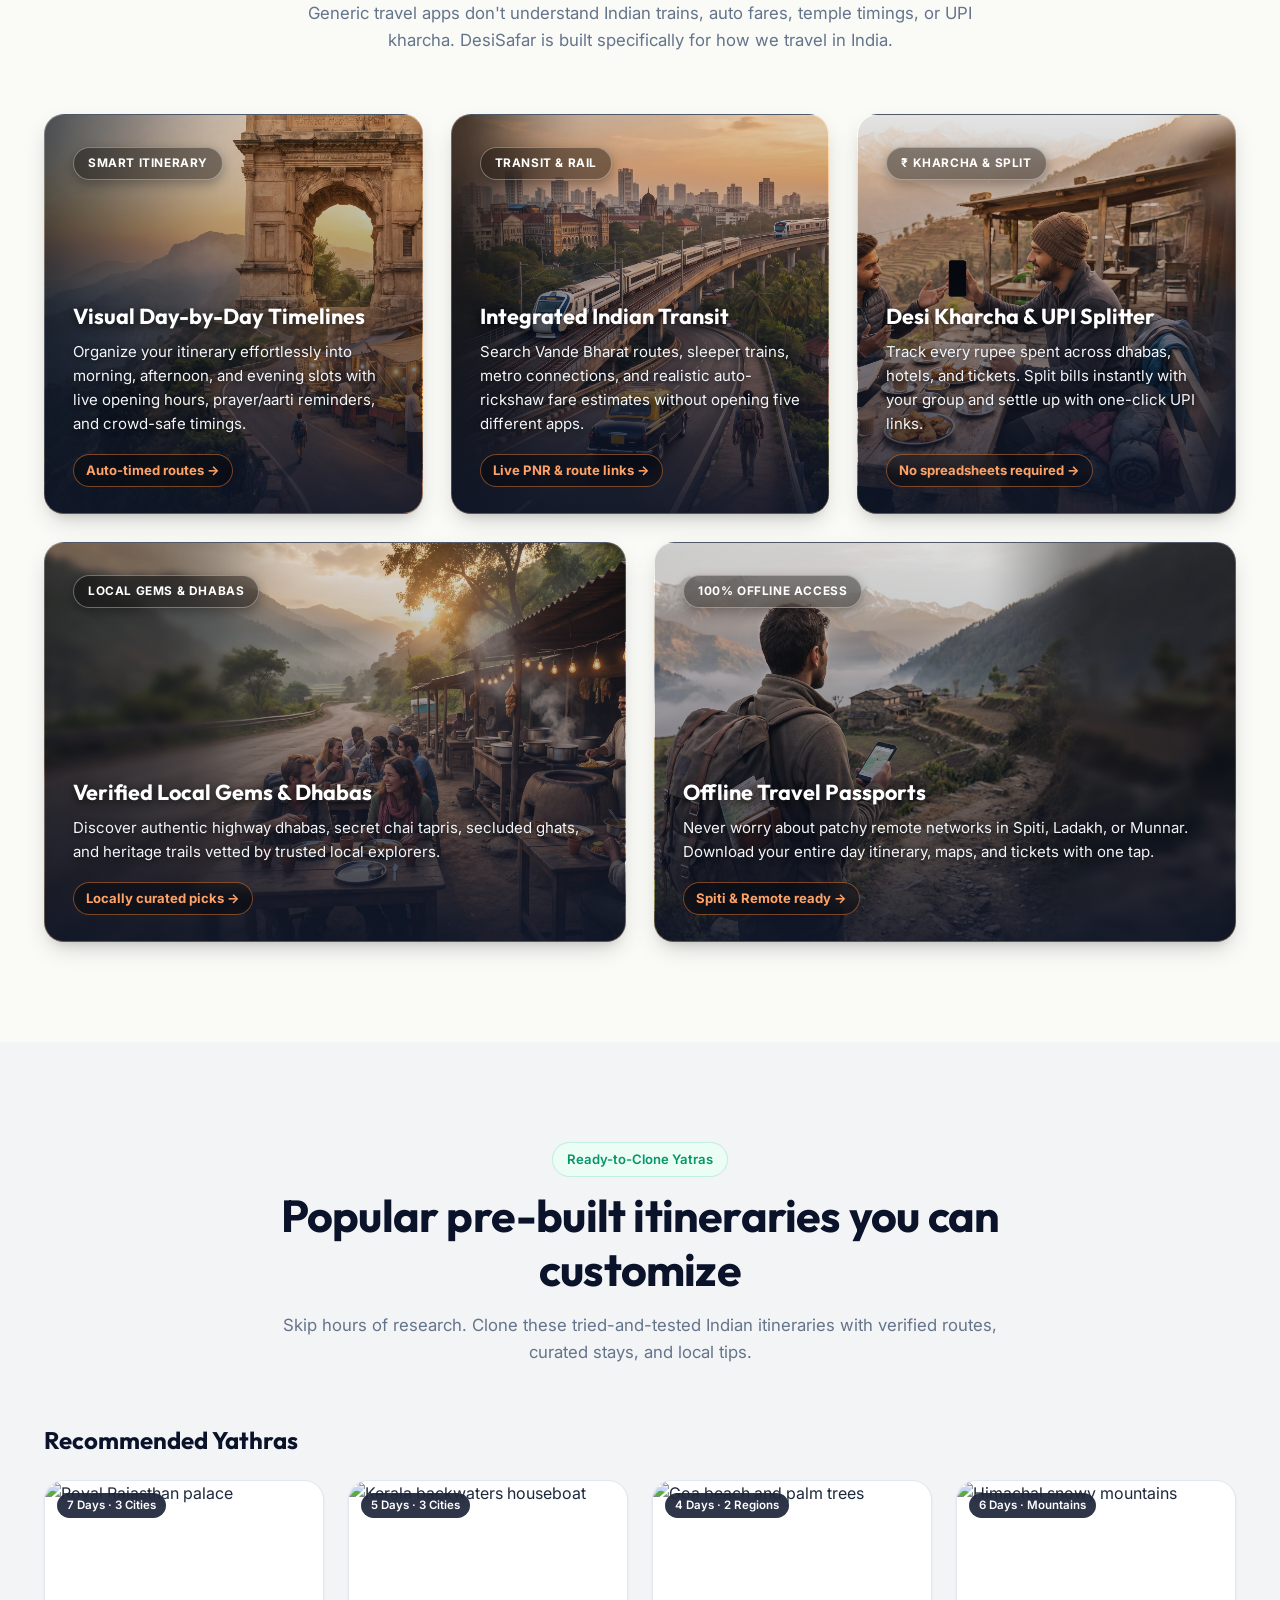
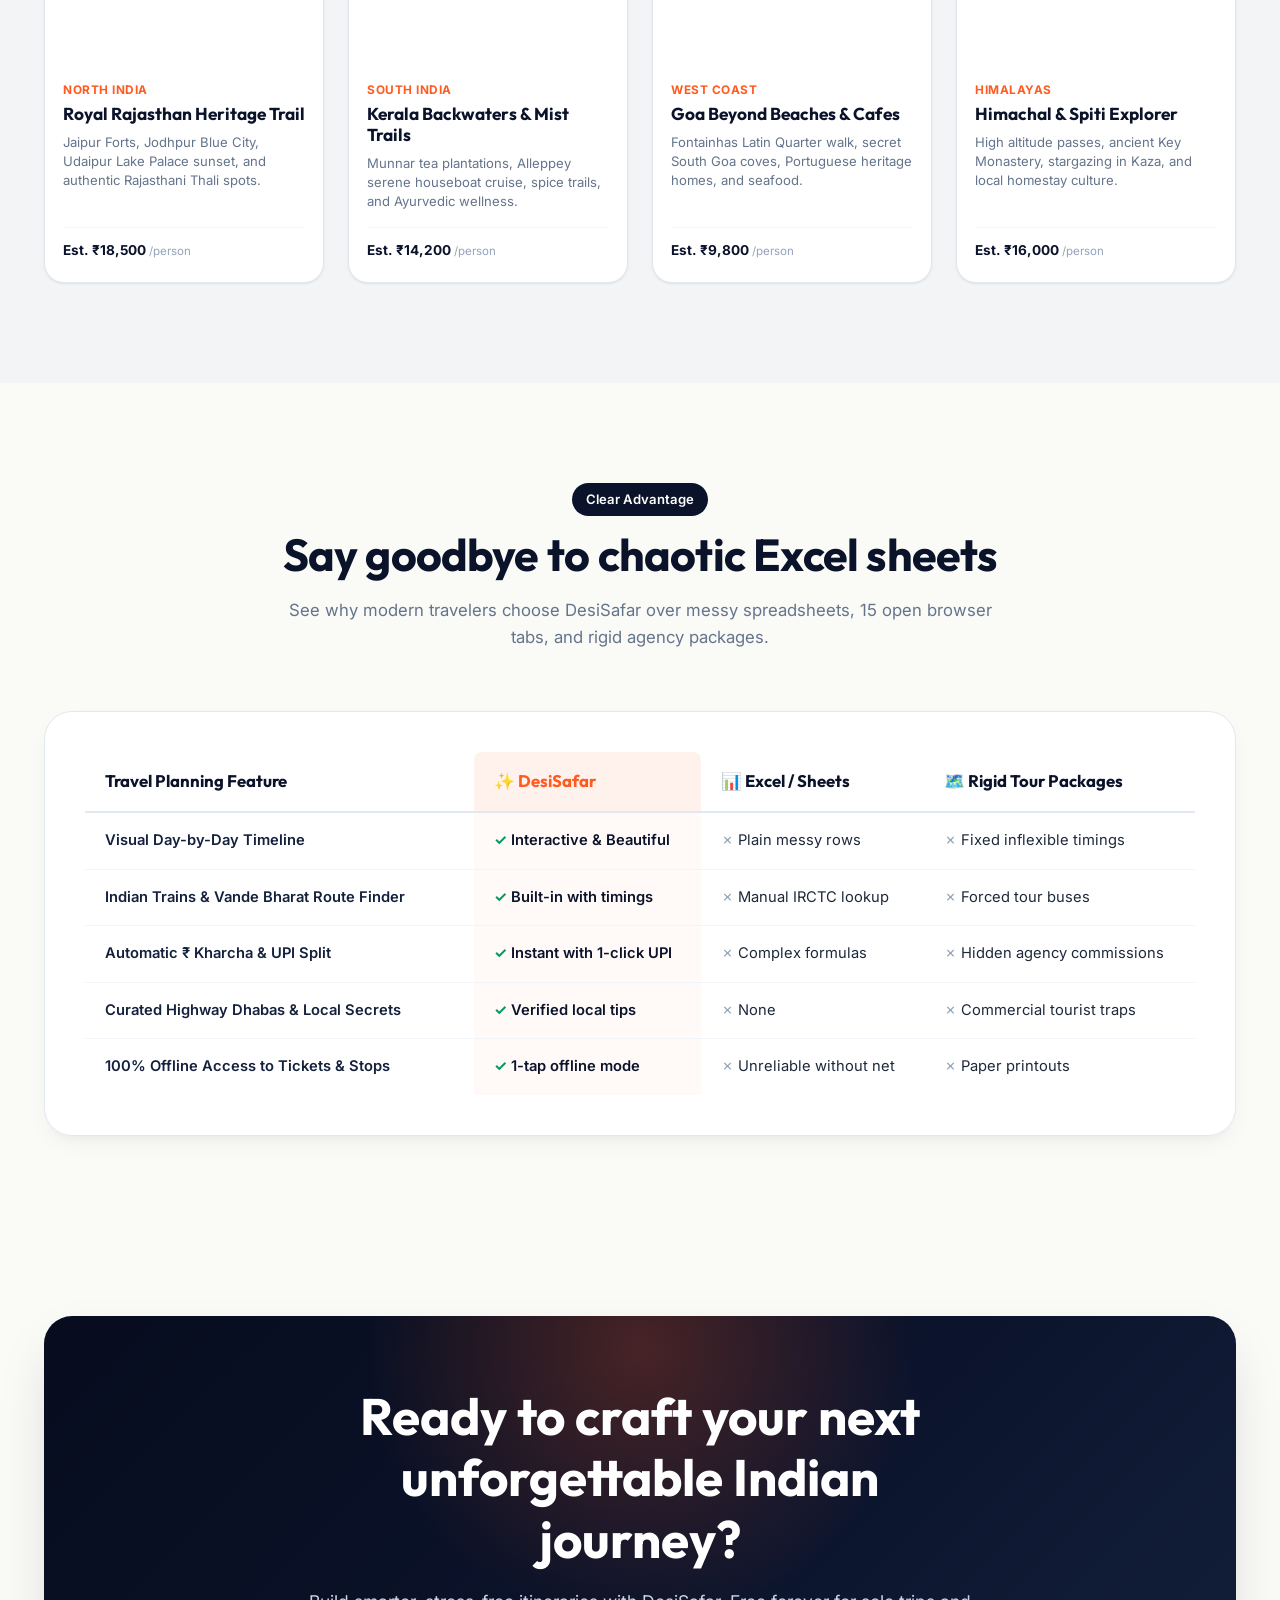
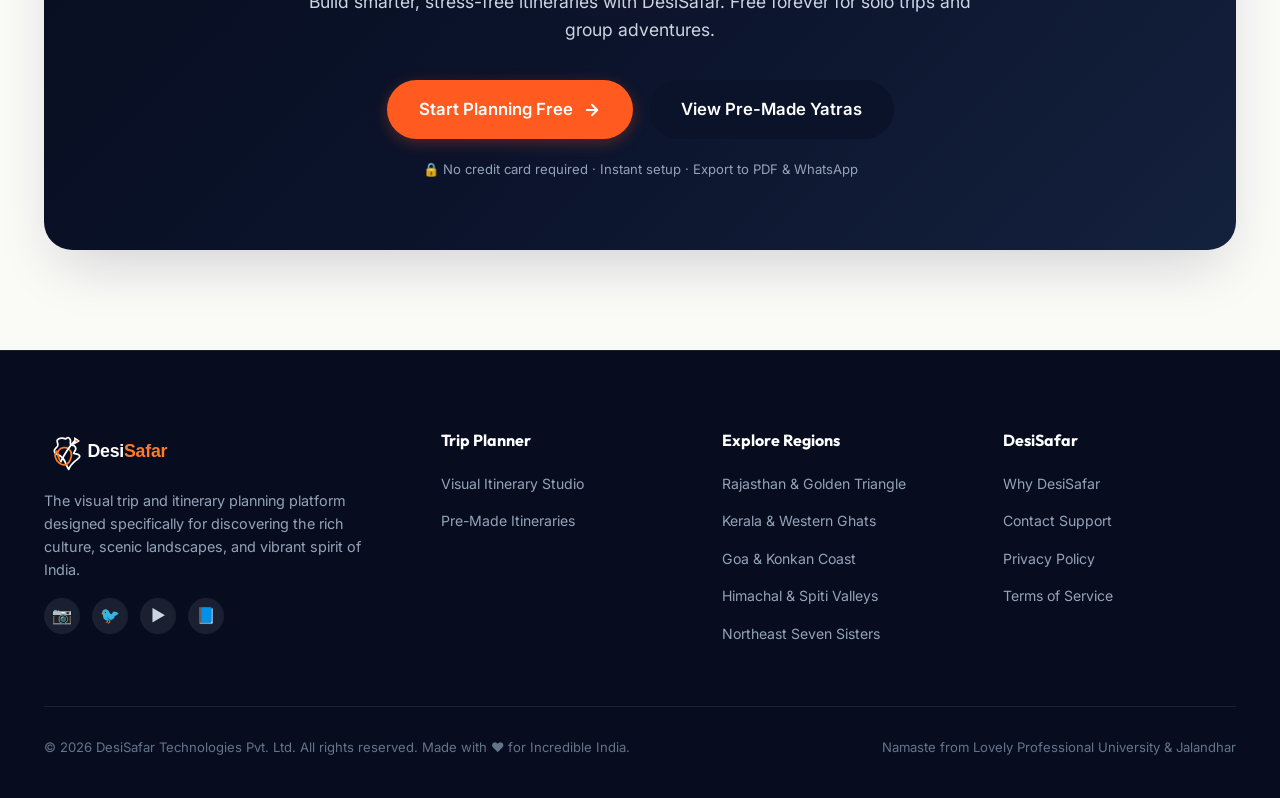
==== commit 2b696e4c: "edot" ====
--- a/page 1/index.html
+++ b/page 1/index.html
@@ -101,78 +101,66 @@
                     </p>
                 </div>
 
-                <div class="features-grid-3x2">
-
-                    <article class="feature-card-modern">
-                        <div class="feature-icon-container icon-saffron" aria-hidden="true">
-                            🗓️
-                        </div>
-                        <h3 class="feature-title-modern">Visual Day-by-Day Timelines</h3>
-                        <p class="feature-text-modern">
-                            Organize your itinerary effortlessly into morning, afternoon, and evening slots with live
-                            opening hours, prayer/aarti reminders, and crowd-safe timings.
-                        </p>
-                        <span class="feature-meta-pill">Auto-timed routes &rarr;</span>
-                    </article>
-
-                    <article class="feature-card-modern">
-                        <div class="feature-icon-container icon-navy" aria-hidden="true">
-                            🚄
-                        </div>
-                        <h3 class="feature-title-modern">Integrated Indian Transit</h3>
-                        <p class="feature-text-modern">
-                            Search Vande Bharat routes, sleeper trains, metro connections, and realistic auto-rickshaw
-                            fare estimates without opening five different apps.
-                        </p>
-                        <span class="feature-meta-pill">Live PNR &amp; route links &rarr;</span>
-                    </article>
-
-                    <article class="feature-card-modern">
-                        <div class="feature-icon-container icon-emerald" aria-hidden="true">
-                            💸
-                        </div>
-                        <h3 class="feature-title-modern">Desi Kharcha &amp; UPI Splitter</h3>
-                        <p class="feature-text-modern">
-                            Track every rupee spent across dhabas, hotels, and tickets. Split bills instantly with your
-                            group and settle up with one-click UPI links.
-                        </p>
-                        <span class="feature-meta-pill">No spreadsheets required &rarr;</span>
-                    </article>
-
-                    <article class="feature-card-modern">
-                        <div class="feature-icon-container icon-amber" aria-hidden="true">
-                            ☕
-                        </div>
-                        <h3 class="feature-title-modern">Verified Local Gems &amp; Dhabas</h3>
-                        <p class="feature-text-modern">
-                            Discover authentic highway dhabas, secret chai tapris, secluded ghats, and heritage trails
-                            vetted by trusted local explorers.
-                        </p>
-                        <span class="feature-meta-pill">Locally curated picks &rarr;</span>
-                    </article>
-
-                    <article class="feature-card-modern">
-                        <div class="feature-icon-container icon-saffron" aria-hidden="true">
-                            👥
-                        </div>
-                        <h3 class="feature-title-modern">Real-Time WhatsApp Collab</h3>
-                        <p class="feature-text-modern">
-                            Share your trip link with family or friends. Everyone can vote on places, suggest stops, and
-                            stay updated in real time.
-                        </p>
-                        <span class="feature-meta-pill">Seamless group sync &rarr;</span>
-                    </article>
-
-                    <article class="feature-card-modern">
-                        <div class="feature-icon-container icon-navy" aria-hidden="true">
-                            📴
-                        </div>
-                        <h3 class="feature-title-modern">Offline Travel Passports</h3>
-                        <p class="feature-text-modern">
-                            Never worry about patchy remote network in Spiti or Munnar. Download your entire day
-                            itinerary, maps, and tickets with one tap.
-                        </p>
-                        <span class="feature-meta-pill">100% offline access &rarr;</span>
+                <div class="features-grid-5">
+
+                    <article class="feature-card-modern feature-card-timelines" style="background-image: url('feature-timelines.jpeg');">
+                        <div class="feature-card-content">
+                            <span class="feature-glass-badge">Smart Itinerary</span>
+                            <h3 class="feature-title-modern">Visual Day-by-Day Timelines</h3>
+                            <p class="feature-text-modern">
+                                Organize your itinerary effortlessly into morning, afternoon, and evening slots with live
+                                opening hours, prayer/aarti reminders, and crowd-safe timings.
+                            </p>
+                            <span class="feature-meta-pill">Auto-timed routes &rarr;</span>
+                        </div>
+                    </article>
+
+                    <article class="feature-card-modern feature-card-transit" style="background-image: url('feature-transit.jpeg');">
+                        <div class="feature-card-content">
+                            <span class="feature-glass-badge">Transit &amp; Rail</span>
+                            <h3 class="feature-title-modern">Integrated Indian Transit</h3>
+                            <p class="feature-text-modern">
+                                Search Vande Bharat routes, sleeper trains, metro connections, and realistic auto-rickshaw
+                                fare estimates without opening five different apps.
+                            </p>
+                            <span class="feature-meta-pill">Live PNR &amp; route links &rarr;</span>
+                        </div>
+                    </article>
+
+                    <article class="feature-card-modern feature-card-kharcha" style="background-image: url('feature-kharcha.jpeg');">
+                        <div class="feature-card-content">
+                            <span class="feature-glass-badge">₹ Kharcha &amp; Split</span>
+                            <h3 class="feature-title-modern">Desi Kharcha &amp; UPI Splitter</h3>
+                            <p class="feature-text-modern">
+                                Track every rupee spent across dhabas, hotels, and tickets. Split bills instantly with your
+                                group and settle up with one-click UPI links.
+                            </p>
+                            <span class="feature-meta-pill">No spreadsheets required &rarr;</span>
+                        </div>
+                    </article>
+
+                    <article class="feature-card-modern feature-card-food" style="background-image: url('feature-food.jpeg');">
+                        <div class="feature-card-content">
+                            <span class="feature-glass-badge">Local Gems &amp; Dhabas</span>
+                            <h3 class="feature-title-modern">Verified Local Gems &amp; Dhabas</h3>
+                            <p class="feature-text-modern">
+                                Discover authentic highway dhabas, secret chai tapris, secluded ghats, and heritage trails
+                                vetted by trusted local explorers.
+                            </p>
+                            <span class="feature-meta-pill">Locally curated picks &rarr;</span>
+                        </div>
+                    </article>
+
+                    <article class="feature-card-modern feature-card-offline" style="background-image: url('feature-offline.jpeg');">
+                        <div class="feature-card-content">
+                            <span class="feature-glass-badge">100% Offline Access</span>
+                            <h3 class="feature-title-modern">Offline Travel Passports</h3>
+                            <p class="feature-text-modern">
+                                Never worry about patchy remote networks in Spiti, Ladakh, or Munnar. Download your entire day
+                                itinerary, maps, and tickets with one tap.
+                            </p>
+                            <span class="feature-meta-pill">Spiti &amp; Remote ready &rarr;</span>
+                        </div>
                     </article>
 
                 </div>
--- a/page 1/styles.css
+++ b/page 1/styles.css
@@ -829,81 +829,166 @@
     color: var(--slate-500);
 }
 
+.features-grid-5,
 .features-grid-3x2 {
     display: grid;
-    grid-template-columns: repeat(3, 1fr);
+    grid-template-columns: repeat(6, 1fr);
     gap: 28px;
 }
 
+.features-grid-5 > .feature-card-modern:nth-child(1),
+.features-grid-5 > .feature-card-modern:nth-child(2),
+.features-grid-5 > .feature-card-modern:nth-child(3),
+.features-grid-3x2 > .feature-card-modern:nth-child(1),
+.features-grid-3x2 > .feature-card-modern:nth-child(2),
+.features-grid-3x2 > .feature-card-modern:nth-child(3) {
+    grid-column: span 2;
+}
+
+.features-grid-5 > .feature-card-modern:nth-child(4),
+.features-grid-5 > .feature-card-modern:nth-child(5),
+.features-grid-3x2 > .feature-card-modern:nth-child(4),
+.features-grid-3x2 > .feature-card-modern:nth-child(5) {
+    grid-column: span 3;
+}
+
 .feature-card-modern {
-    background: var(--bg-card);
-    border: 1px solid var(--slate-200);
+    position: relative;
     border-radius: var(--radius-lg);
-    padding: 32px 28px;
-    box-shadow: var(--shadow-subtle);
-    transition: var(--transition-base);
+    padding: 32px 28px 26px;
+    box-shadow: 0 10px 25px -5px rgba(0, 0, 0, 0.18), 0 8px 10px -6px rgba(0, 0, 0, 0.1);
+    border: 1px solid rgba(255, 255, 255, 0.22);
+    transition: transform 0.35s cubic-bezier(0.16, 1, 0.3, 1),
+                box-shadow 0.35s cubic-bezier(0.16, 1, 0.3, 1),
+                border-color 0.35s ease;
     display: flex;
     flex-direction: column;
+    justify-content: flex-end;
+    min-height: 400px;
+    background-size: cover;
+    background-position: center;
+    background-repeat: no-repeat;
+    background-color: #1e293b;
+    overflow: hidden;
+    color: #FFFFFF;
+}
+
+.feature-card-modern::before {
+    content: "";
+    position: absolute;
+    inset: 0;
+    background: linear-gradient(
+        180deg,
+        rgba(0, 0, 0, 0.1) 0%,
+        rgba(15, 23, 42, 0.35) 40%,
+        rgba(15, 23, 42, 0.88) 100%
+    );
+    transition: background 0.35s ease;
+    z-index: 1;
 }
 
 .feature-card-modern:hover {
-    transform: translateY(-4px);
-    box-shadow: var(--shadow-card-hover);
-    border-color: rgba(255, 90, 31, 0.4);
-}
-
-.feature-icon-container {
-    width: 52px;
-    height: 52px;
-    border-radius: 14px;
-    display: flex;
-    align-items: center;
-    justify-content: center;
-    font-size: 1.5rem;
-    margin-bottom: 22px;
-}
-
-.icon-saffron {
-    background: var(--primary-saffron-soft);
-    color: var(--primary-saffron);
-}
-
-.icon-navy {
-    background: #EEF2F6;
-    color: var(--navy-900);
-}
-
-.icon-emerald {
-    background: var(--emerald-50);
-    color: var(--emerald-600);
-}
-
-.icon-amber {
-    background: var(--amber-50);
-    color: var(--amber-500);
+    transform: translateY(-6px);
+    box-shadow: 0 22px 40px -10px rgba(0, 0, 0, 0.45), 0 0 24px rgba(255, 90, 31, 0.35);
+    border-color: rgba(255, 90, 31, 0.7);
+}
+
+.feature-card-modern:hover::before {
+    background: linear-gradient(
+        180deg,
+        rgba(0, 0, 0, 0.05) 0%,
+        rgba(15, 23, 42, 0.25) 40%,
+        rgba(15, 23, 42, 0.82) 100%
+    );
+}
+
+/* Individual Feature Card Backgrounds */
+.feature-card-timelines {
+    background-image: url('feature-timelines.jpeg'), url('Traveler_exploring_landscapes_in._2K_202608290642.jpeg');
+}
+
+.feature-card-transit {
+    background-image: url('feature-transit.jpeg'), url('Indian_transportation_network_un._2K_202608290643.jpeg');
+}
+
+.feature-card-kharcha {
+    background-image: url('feature-kharcha.jpeg'), url('Friends_discussing_travel_expens._2K_202608290644.jpeg');
+}
+
+.feature-card-food {
+    background-image: url('feature-food.jpeg'), url('Travelers_enjoying_food_at_roads._202608290645.jpeg');
+}
+
+.feature-card-offline {
+    background-image: url('feature-offline.jpeg'), url('Traveler_exploring_Himalayan_mou._2K_202608290646.jpeg');
+}
+
+.feature-card-content {
+    position: relative;
+    z-index: 2;
+    display: flex;
+    flex-direction: column;
+    height: 100%;
+}
+
+.feature-glass-badge {
+    align-self: flex-start;
+    padding: 6px 14px;
+    border-radius: var(--radius-pill);
+    background: rgba(0, 0, 0, 0.4);
+    backdrop-filter: blur(10px);
+    -webkit-backdrop-filter: blur(10px);
+    border: 1px solid rgba(255, 255, 255, 0.35);
+    color: #FFFFFF;
+    font-size: 0.74rem;
+    font-weight: 700;
+    letter-spacing: 0.6px;
+    text-transform: uppercase;
+    margin-bottom: auto;
+    box-shadow: 0 4px 12px rgba(0, 0, 0, 0.3);
 }
 
 .feature-title-modern {
-    font-size: 1.22rem;
+    font-size: 1.35rem;
+    font-weight: 700;
+    margin-top: 60px;
     margin-bottom: 10px;
-    color: var(--navy-900);
+    color: #FFFFFF;
+    line-height: 1.3;
+    text-shadow: 0 2px 10px rgba(0, 0, 0, 0.8);
 }
 
 .feature-text-modern {
-    font-size: 0.92rem;
-    color: var(--slate-500);
-    line-height: 1.55;
-    flex: 1;
+    font-size: 0.94rem;
+    color: #F1F5F9;
+    line-height: 1.6;
+    margin-bottom: 18px;
+    text-shadow: 0 1px 6px rgba(0, 0, 0, 0.75);
+    flex: none;
 }
 
 .feature-meta-pill {
     display: inline-flex;
     align-items: center;
     gap: 6px;
-    margin-top: 18px;
-    font-size: 0.78rem;
-    font-weight: 600;
-    color: var(--primary-saffron);
+    font-size: 0.82rem;
+    font-weight: 700;
+    color: #FFA266;
+    background: rgba(0, 0, 0, 0.35);
+    backdrop-filter: blur(6px);
+    -webkit-backdrop-filter: blur(6px);
+    padding: 5px 12px;
+    border-radius: var(--radius-pill);
+    border: 1px solid rgba(255, 138, 61, 0.45);
+    align-self: flex-start;
+    transition: var(--transition-fast);
+}
+
+.feature-card-modern:hover .feature-meta-pill {
+    color: #FFFFFF;
+    background: var(--primary-saffron);
+    border-color: var(--primary-saffron);
+    transform: translateX(4px);
 }
 
 .yatras-section {
@@ -1326,8 +1411,19 @@
         border-top: 1px solid var(--slate-200);
     }
 
+    .features-grid-5,
     .features-grid-3x2 {
         grid-template-columns: repeat(2, 1fr);
+    }
+
+    .features-grid-5 > .feature-card-modern,
+    .features-grid-3x2 > .feature-card-modern {
+        grid-column: span 1 !important;
+    }
+
+    .features-grid-5 > .feature-card-modern:nth-child(5),
+    .features-grid-3x2 > .feature-card-modern:nth-child(5) {
+        grid-column: span 2 !important;
     }
 
     .yatras-grid {
@@ -1371,10 +1467,20 @@
         grid-column: span 1;
     }
 
+    .features-grid-5,
     .features-grid-3x2 {
         grid-template-columns: 1fr;
     }
 
+    .features-grid-5 > .feature-card-modern,
+    .features-grid-3x2 > .feature-card-modern {
+        grid-column: span 1 !important;
+    }
+
+    .feature-card-modern {
+        min-height: 320px;
+    }
+
     .yatras-grid {
         grid-template-columns: 1fr;
     }
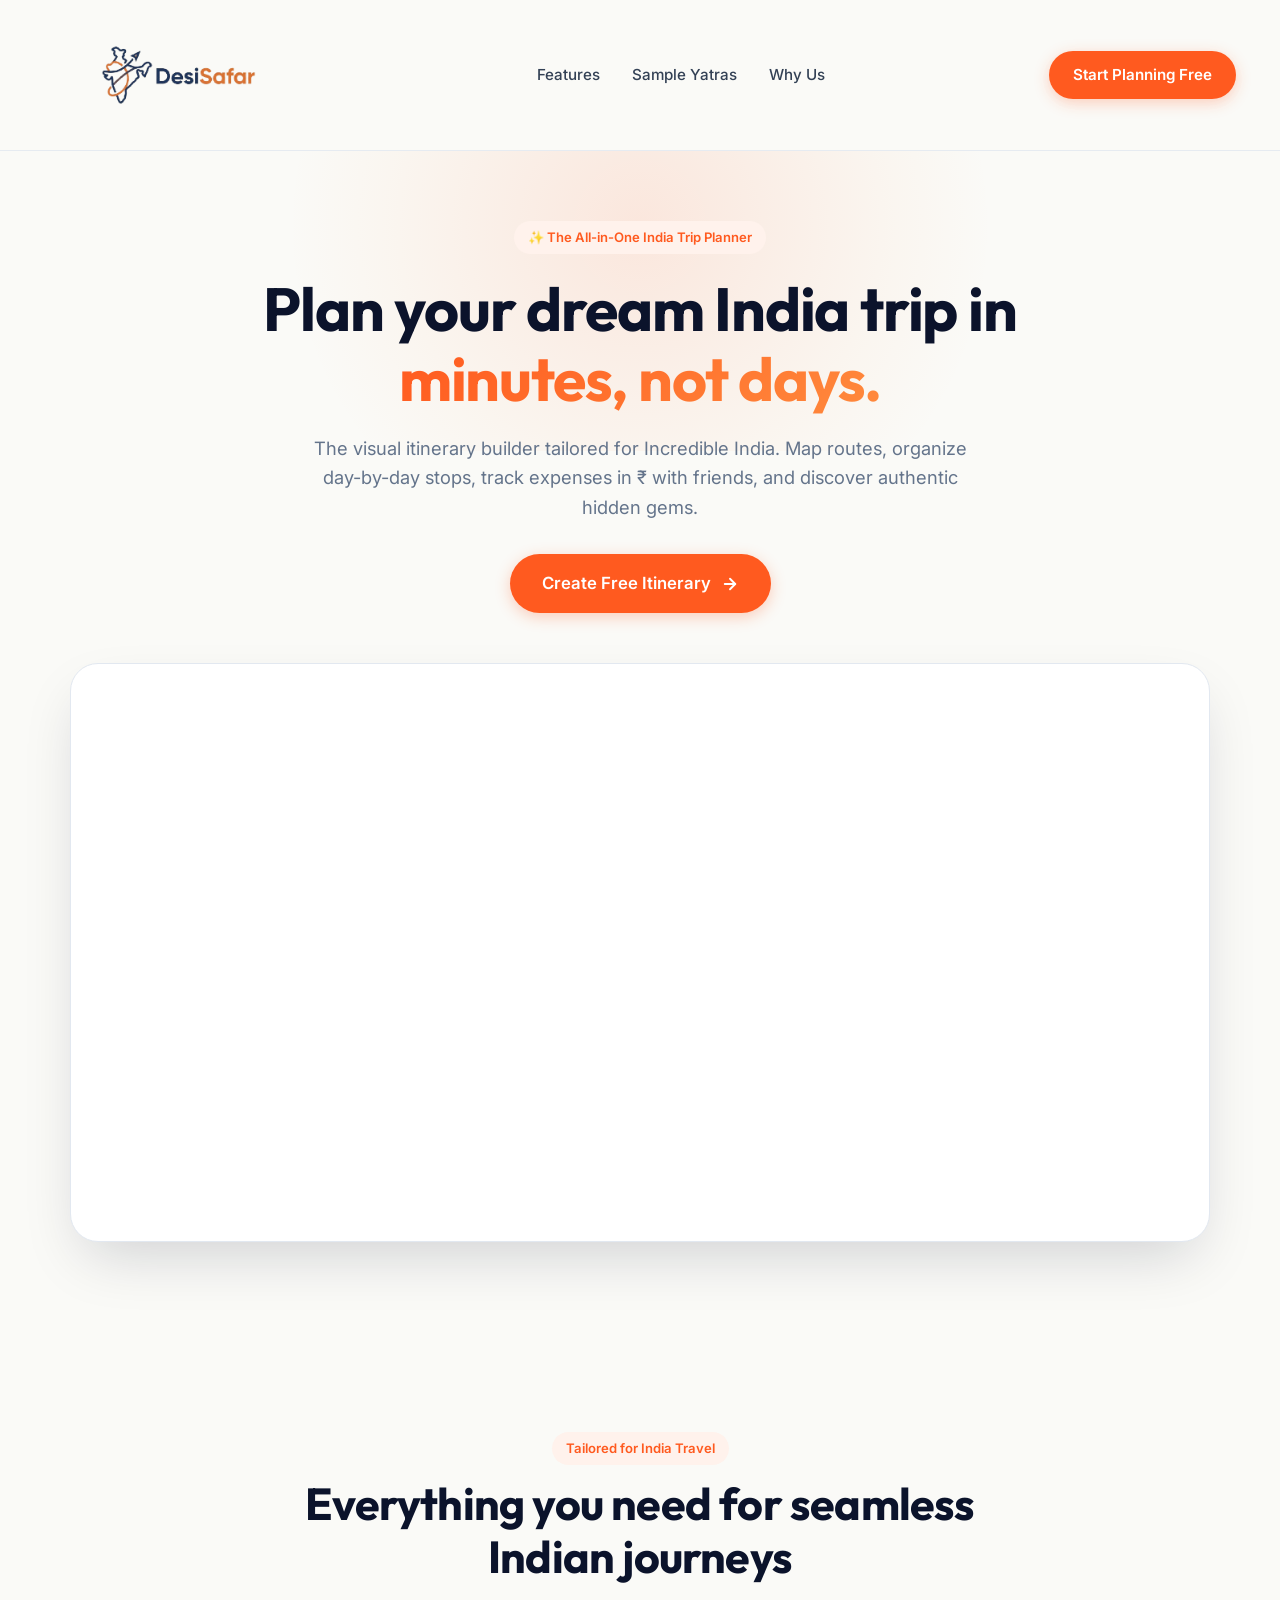
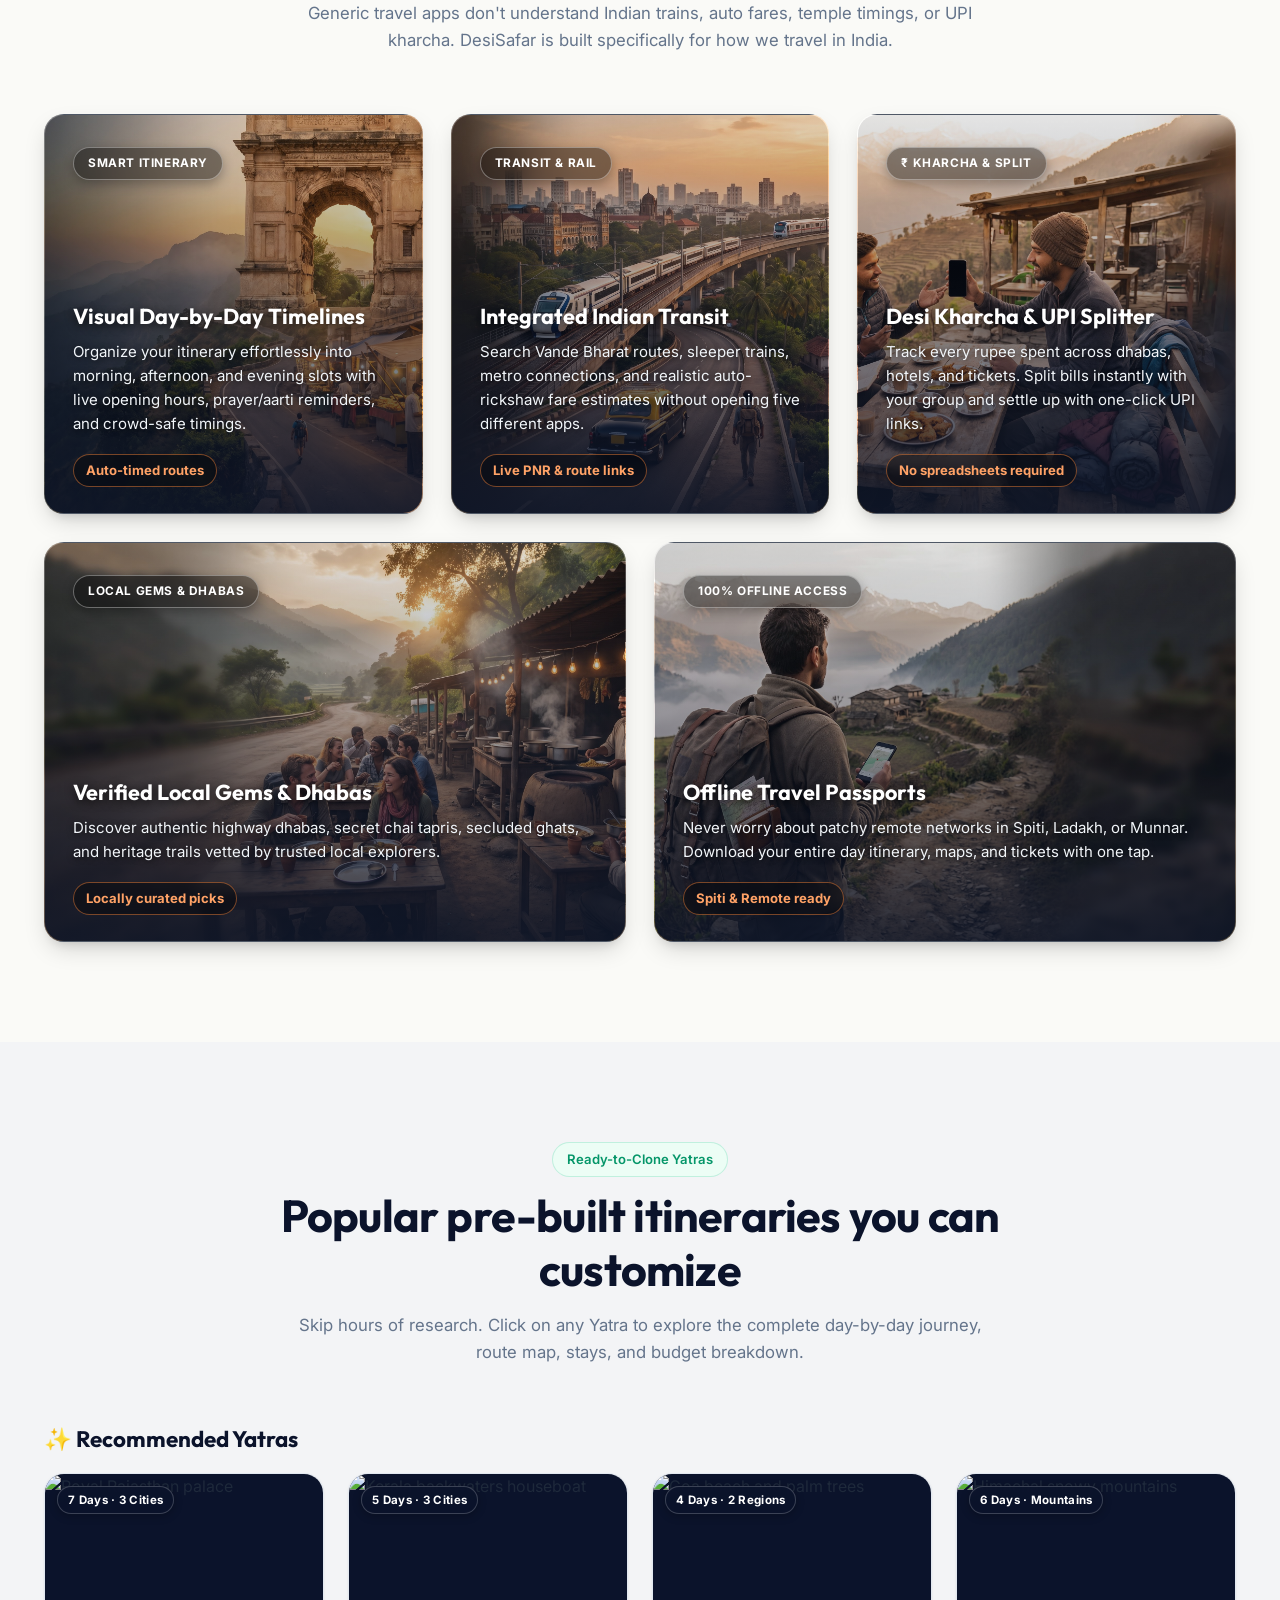
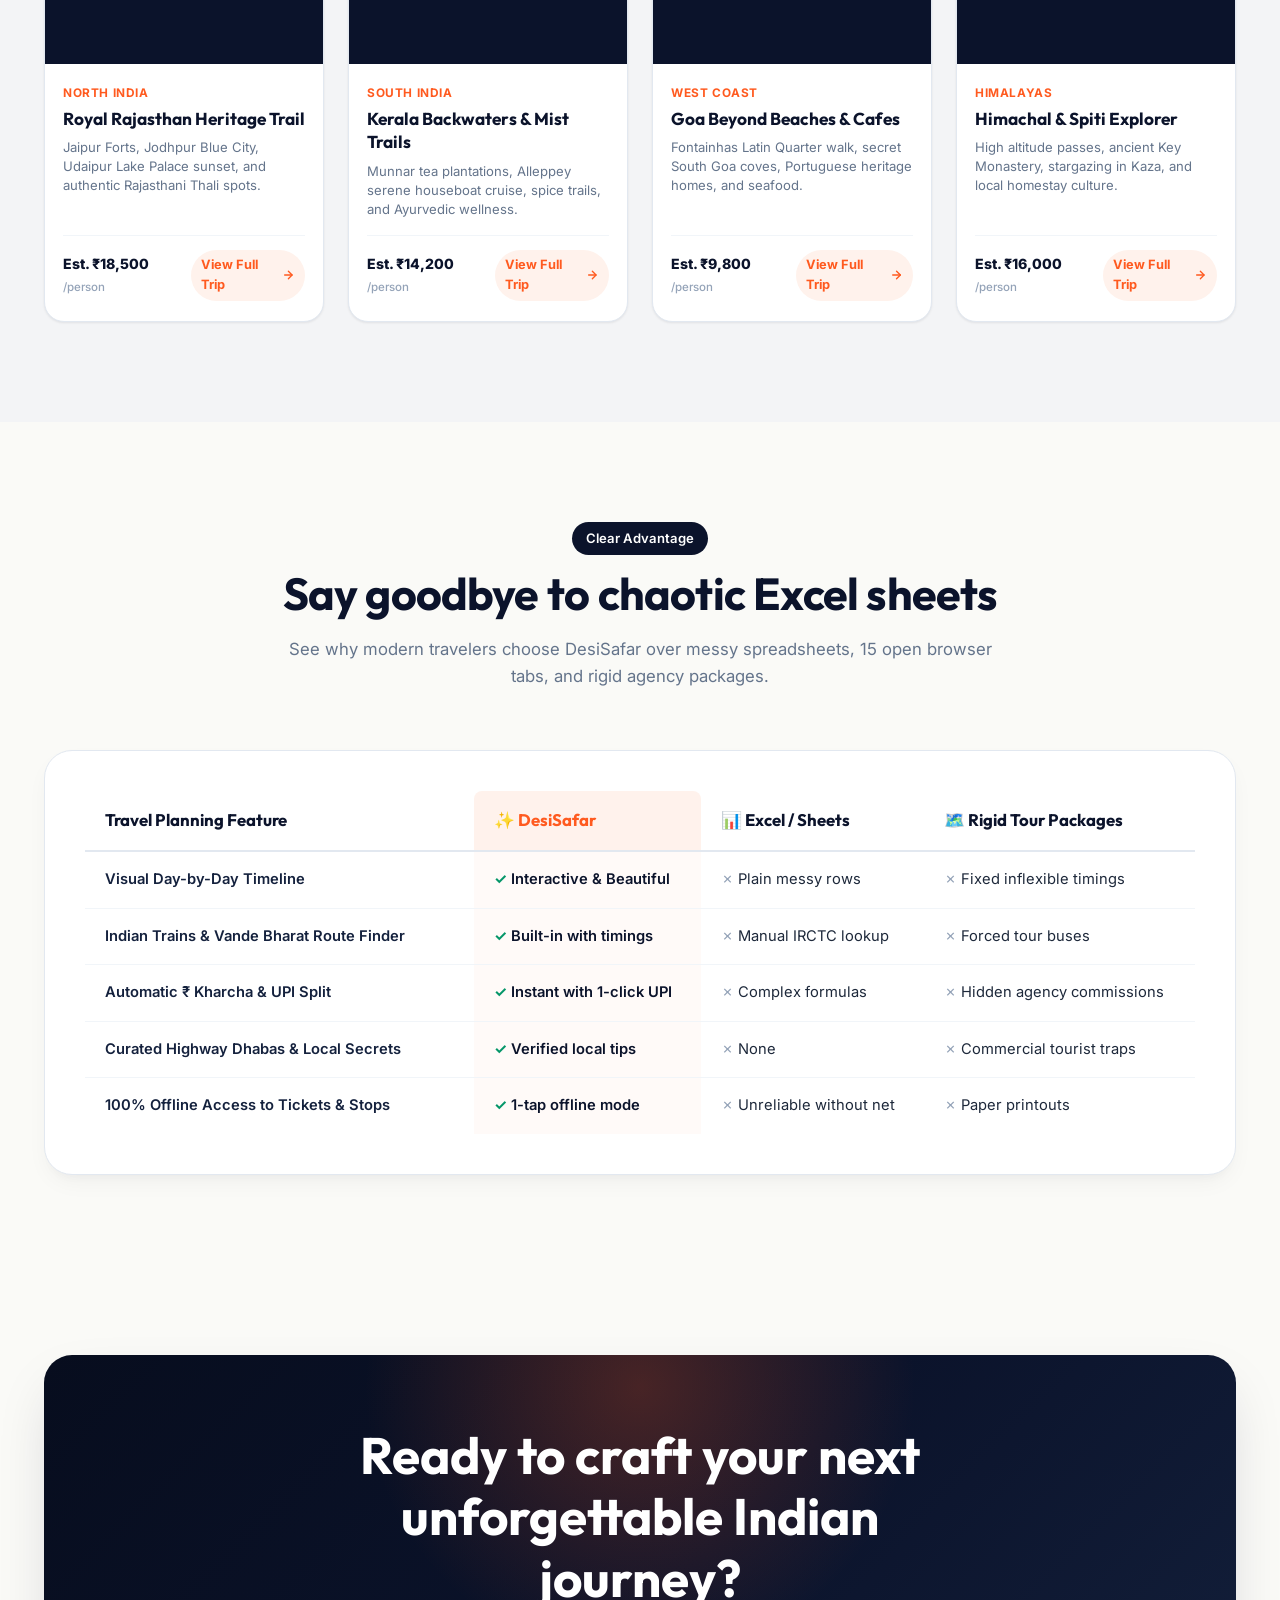
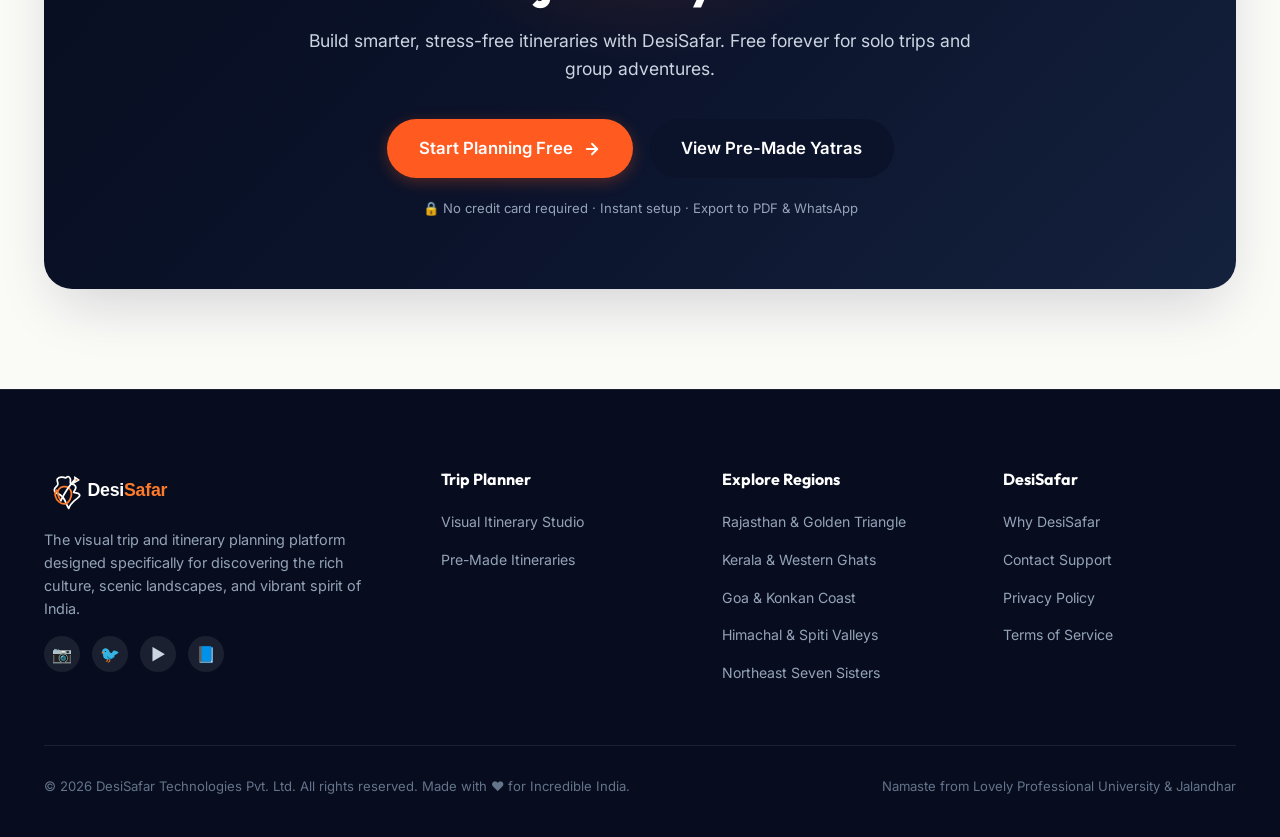
==== commit a196a7eb: "edit" ====
--- a/page 1/index.html
+++ b/page 1/index.html
@@ -103,63 +103,73 @@
 
                 <div class="features-grid-5">
 
-                    <article class="feature-card-modern feature-card-timelines" style="background-image: url('feature-timelines.jpeg');">
+                    <article class="feature-card-modern feature-card-timelines"
+                        style="background-image: url('feature-timelines.jpeg');">
                         <div class="feature-card-content">
                             <span class="feature-glass-badge">Smart Itinerary</span>
                             <h3 class="feature-title-modern">Visual Day-by-Day Timelines</h3>
                             <p class="feature-text-modern">
-                                Organize your itinerary effortlessly into morning, afternoon, and evening slots with live
+                                Organize your itinerary effortlessly into morning, afternoon, and evening slots with
+                                live
                                 opening hours, prayer/aarti reminders, and crowd-safe timings.
                             </p>
-                            <span class="feature-meta-pill">Auto-timed routes &rarr;</span>
+                            <span class="feature-meta-pill">Auto-timed routes</span>
                         </div>
                     </article>
 
-                    <article class="feature-card-modern feature-card-transit" style="background-image: url('feature-transit.jpeg');">
+                    <article class="feature-card-modern feature-card-transit"
+                        style="background-image: url('feature-transit.jpeg');">
                         <div class="feature-card-content">
                             <span class="feature-glass-badge">Transit &amp; Rail</span>
                             <h3 class="feature-title-modern">Integrated Indian Transit</h3>
                             <p class="feature-text-modern">
-                                Search Vande Bharat routes, sleeper trains, metro connections, and realistic auto-rickshaw
+                                Search Vande Bharat routes, sleeper trains, metro connections, and realistic
+                                auto-rickshaw
                                 fare estimates without opening five different apps.
                             </p>
-                            <span class="feature-meta-pill">Live PNR &amp; route links &rarr;</span>
+                            <span class="feature-meta-pill">Live PNR &amp; route links</span>
                         </div>
                     </article>
 
-                    <article class="feature-card-modern feature-card-kharcha" style="background-image: url('feature-kharcha.jpeg');">
+                    <article class="feature-card-modern feature-card-kharcha"
+                        style="background-image: url('feature-kharcha.jpeg');">
                         <div class="feature-card-content">
                             <span class="feature-glass-badge">₹ Kharcha &amp; Split</span>
                             <h3 class="feature-title-modern">Desi Kharcha &amp; UPI Splitter</h3>
                             <p class="feature-text-modern">
-                                Track every rupee spent across dhabas, hotels, and tickets. Split bills instantly with your
+                                Track every rupee spent across dhabas, hotels, and tickets. Split bills instantly with
+                                your
                                 group and settle up with one-click UPI links.
                             </p>
-                            <span class="feature-meta-pill">No spreadsheets required &rarr;</span>
+                            <span class="feature-meta-pill">No spreadsheets required</span>
                         </div>
                     </article>
 
-                    <article class="feature-card-modern feature-card-food" style="background-image: url('feature-food.jpeg');">
+                    <article class="feature-card-modern feature-card-food"
+                        style="background-image: url('feature-food.jpeg');">
                         <div class="feature-card-content">
                             <span class="feature-glass-badge">Local Gems &amp; Dhabas</span>
                             <h3 class="feature-title-modern">Verified Local Gems &amp; Dhabas</h3>
                             <p class="feature-text-modern">
-                                Discover authentic highway dhabas, secret chai tapris, secluded ghats, and heritage trails
+                                Discover authentic highway dhabas, secret chai tapris, secluded ghats, and heritage
+                                trails
                                 vetted by trusted local explorers.
                             </p>
-                            <span class="feature-meta-pill">Locally curated picks &rarr;</span>
+                            <span class="feature-meta-pill">Locally curated picks</span>
                         </div>
                     </article>
 
-                    <article class="feature-card-modern feature-card-offline" style="background-image: url('feature-offline.jpeg');">
+                    <article class="feature-card-modern feature-card-offline"
+                        style="background-image: url('feature-offline.jpeg');">
                         <div class="feature-card-content">
                             <span class="feature-glass-badge">100% Offline Access</span>
                             <h3 class="feature-title-modern">Offline Travel Passports</h3>
                             <p class="feature-text-modern">
-                                Never worry about patchy remote networks in Spiti, Ladakh, or Munnar. Download your entire day
+                                Never worry about patchy remote networks in Spiti, Ladakh, or Munnar. Download your
+                                entire day
                                 itinerary, maps, and tickets with one tap.
                             </p>
-                            <span class="feature-meta-pill">Spiti &amp; Remote ready &rarr;</span>
+                            <span class="feature-meta-pill">Spiti &amp; Remote ready</span>
                         </div>
                     </article>
 
@@ -177,19 +187,20 @@
                     </div>
                     <h2 class="section-title">Popular pre-built itineraries you can customize</h2>
                     <p class="section-desc">
-                        Skip hours of research. Clone these tried-and-tested Indian itineraries with verified routes,
-                        curated stays, and local tips.
+                        Skip hours of research. Click on any Yatra to explore the complete day-by-day journey, route
+                        map, stays, and budget breakdown.
                     </p>
                 </div>
-                <h2>Recommended Yathras</h2>
-                <br>
+                <h3 class="yatras-subheading">✨ Recommended Yatras</h3>
                 <div class="yatras-grid">
 
-                    <article class="yatra-card">
+                    <article class="yatra-card" data-yatra-id="rajasthan" role="button" tabindex="0"
+                        aria-haspopup="dialog" aria-label="View full trip itinerary for Royal Rajasthan Heritage Trail">
                         <div class="yatra-media-box">
                             <img src="https://images.unsplash.com/photo-1599661046289-e31897846e41?auto=format&fit=crop&w=600&q=80"
                                 alt="Royal Rajasthan palace" class="yatra-img">
                             <span class="yatra-duration-pill">7 Days · 3 Cities</span>
+                            <span class="yatra-tap-badge">✨ Tap for Full Trip</span>
                         </div>
                         <div class="yatra-body">
                             <span class="yatra-region">North India</span>
@@ -198,15 +209,25 @@
                                 authentic Rajasthani Thali spots.</p>
                             <div class="yatra-footer-row">
                                 <span class="yatra-cost">Est. ₹18,500 <span>/person</span></span>
+                                <span class="yatra-btn">
+                                    View Full Trip
+                                    <svg width="14" height="14" viewBox="0 0 24 24" fill="none" stroke="currentColor"
+                                        stroke-width="2.5" stroke-linecap="round" stroke-linejoin="round">
+                                        <line x1="5" y1="12" x2="19" y2="12"></line>
+                                        <polyline points="12 5 19 12 12 19"></polyline>
+                                    </svg>
+                                </span>
                             </div>
                         </div>
                     </article>
 
-                    <article class="yatra-card">
+                    <article class="yatra-card" data-yatra-id="kerala" role="button" tabindex="0" aria-haspopup="dialog"
+                        aria-label="View full trip itinerary for Kerala Backwaters & Mist Trails">
                         <div class="yatra-media-box">
                             <img src="https://images.unsplash.com/photo-1602216056096-3b40cc0c9944?auto=format&fit=crop&w=600&q=80"
                                 alt="Kerala backwaters houseboat" class="yatra-img">
                             <span class="yatra-duration-pill">5 Days · 3 Cities</span>
+                            <span class="yatra-tap-badge">✨ Tap for Full Trip</span>
                         </div>
                         <div class="yatra-body">
                             <span class="yatra-region">South India</span>
@@ -215,15 +236,25 @@
                                 trails, and Ayurvedic wellness.</p>
                             <div class="yatra-footer-row">
                                 <span class="yatra-cost">Est. ₹14,200 <span>/person</span></span>
+                                <span class="yatra-btn">
+                                    View Full Trip
+                                    <svg width="14" height="14" viewBox="0 0 24 24" fill="none" stroke="currentColor"
+                                        stroke-width="2.5" stroke-linecap="round" stroke-linejoin="round">
+                                        <line x1="5" y1="12" x2="19" y2="12"></line>
+                                        <polyline points="12 5 19 12 12 19"></polyline>
+                                    </svg>
+                                </span>
                             </div>
                         </div>
                     </article>
 
-                    <article class="yatra-card">
+                    <article class="yatra-card" data-yatra-id="goa" role="button" tabindex="0" aria-haspopup="dialog"
+                        aria-label="View full trip itinerary for Goa Beyond Beaches & Cafes">
                         <div class="yatra-media-box">
                             <img src="https://images.unsplash.com/photo-1512343879784-a960bf40e7f2?auto=format&fit=crop&w=600&q=80"
                                 alt="Goa beach and palm trees" class="yatra-img">
                             <span class="yatra-duration-pill">4 Days · 2 Regions</span>
+                            <span class="yatra-tap-badge">✨ Tap for Full Trip</span>
                         </div>
                         <div class="yatra-body">
                             <span class="yatra-region">West Coast</span>
@@ -232,15 +263,25 @@
                                 Portuguese heritage homes, and seafood.</p>
                             <div class="yatra-footer-row">
                                 <span class="yatra-cost">Est. ₹9,800 <span>/person</span></span>
+                                <span class="yatra-btn">
+                                    View Full Trip
+                                    <svg width="14" height="14" viewBox="0 0 24 24" fill="none" stroke="currentColor"
+                                        stroke-width="2.5" stroke-linecap="round" stroke-linejoin="round">
+                                        <line x1="5" y1="12" x2="19" y2="12"></line>
+                                        <polyline points="12 5 19 12 12 19"></polyline>
+                                    </svg>
+                                </span>
                             </div>
                         </div>
                     </article>
 
-                    <article class="yatra-card">
+                    <article class="yatra-card" data-yatra-id="himachal" role="button" tabindex="0"
+                        aria-haspopup="dialog" aria-label="View full trip itinerary for Himachal & Spiti Explorer">
                         <div class="yatra-media-box">
                             <img src="https://images.unsplash.com/photo-1626621341517-bbf3d9990a23?auto=format&fit=crop&w=600&q=80"
                                 alt="Himachal snowy mountains" class="yatra-img">
                             <span class="yatra-duration-pill">6 Days · Mountains</span>
+                            <span class="yatra-tap-badge">✨ Tap for Full Trip</span>
                         </div>
                         <div class="yatra-body">
                             <span class="yatra-region">Himalayas</span>
@@ -249,6 +290,14 @@
                                 and local homestay culture.</p>
                             <div class="yatra-footer-row">
                                 <span class="yatra-cost">Est. ₹16,000 <span>/person</span></span>
+                                <span class="yatra-btn">
+                                    View Full Trip
+                                    <svg width="14" height="14" viewBox="0 0 24 24" fill="none" stroke="currentColor"
+                                        stroke-width="2.5" stroke-linecap="round" stroke-linejoin="round">
+                                        <line x1="5" y1="12" x2="19" y2="12"></line>
+                                        <polyline points="12 5 19 12 12 19"></polyline>
+                                    </svg>
+                                </span>
                             </div>
                         </div>
                     </article>
@@ -392,23 +441,23 @@
                 </div>
 
                 <div class="footer-col">
-                    <h4 class="footer-heading">Explore Regions</h4>
+                    <h4 class="footer-heading"><a href="#explore-regions" class="footer-heading-link explore-regions-trigger" data-region="all">Explore Regions</a></h4>
                     <ul class="footer-links-list">
-                        <li><a href="#sample-yatras">Rajasthan &amp; Golden Triangle</a></li>
-                        <li><a href="#sample-yatras">Kerala &amp; Western Ghats</a></li>
-                        <li><a href="#sample-yatras">Goa &amp; Konkan Coast</a></li>
-                        <li><a href="#sample-yatras">Himachal &amp; Spiti Valleys</a></li>
-                        <li><a href="#sample-yatras">Northeast Seven Sisters</a></li>
+                        <li><a href="#explore-regions" class="explore-regions-trigger" data-region="rajasthan">Rajasthan &amp; Golden Triangle</a></li>
+                        <li><a href="#explore-regions" class="explore-regions-trigger" data-region="kerala">Kerala &amp; Western Ghats</a></li>
+                        <li><a href="#explore-regions" class="explore-regions-trigger" data-region="goa">Goa &amp; Konkan Coast</a></li>
+                        <li><a href="#explore-regions" class="explore-regions-trigger" data-region="himachal">Himachal &amp; Spiti Valleys</a></li>
+                        <li><a href="#explore-regions" class="explore-regions-trigger" data-region="northeast">Northeast Seven Sisters</a></li>
                     </ul>
                 </div>
 
                 <div class="footer-col">
                     <h4 class="footer-heading">DesiSafar</h4>
                     <ul class="footer-links-list">
-                        <li><a href="#comparison">Why DesiSafar</a></li>
-                        <li><a href="mailto:namaste@desisafar.com">Contact Support</a></li>
-                        <li><a href="#hero">Privacy Policy</a></li>
-                        <li><a href="#hero">Terms of Service</a></li>
+                        <li><a href="#why-desisafar" id="whyDesiSafarFooterLink" class="why-desisafar-trigger">Why DesiSafar</a></li>
+                        <li><a href="#contact-support" id="contactSupportFooterLink" class="contact-support-trigger">Contact Support</a></li>
+                        <li><a href="#privacy-policy" id="privacyPolicyFooterLink" class="privacy-policy-trigger">Privacy Policy</a></li>
+                        <li><a href="#terms-of-service" id="termsOfServiceFooterLink" class="terms-of-service-trigger">Terms of Service</a></li>
                     </ul>
                 </div>
 
@@ -423,6 +472,1518 @@
         </div>
     </footer>
 
+    <!-- Yatra Full Trip Interactive Modal -->
+    <div id="yatra-modal-overlay" class="yatra-modal-overlay" aria-hidden="true" role="dialog" aria-modal="true"
+        aria-labelledby="yatra-modal-title">
+        <div class="yatra-modal-backdrop" id="yatra-modal-backdrop"></div>
+        <div class="yatra-modal-dialog">
+            <button type="button" class="yatra-modal-close" id="yatra-modal-close-btn" aria-label="Close trip details">
+                <svg width="20" height="20" viewBox="0 0 24 24" fill="none" stroke="currentColor" stroke-width="2.5"
+                    stroke-linecap="round" stroke-linejoin="round">
+                    <line x1="18" y1="6" x2="6" y2="18"></line>
+                    <line x1="6" y1="6" x2="18" y2="18"></line>
+                </svg>
+            </button>
+
+            <!-- Hero Header -->
+            <div class="yatra-modal-hero">
+                <img src="" alt="" id="modal-hero-img" class="yatra-modal-hero-img">
+                <div class="yatra-modal-hero-overlay"></div>
+                <div class="yatra-modal-hero-content">
+                    <div class="yatra-modal-badges">
+                        <span class="badge" id="modal-region-badge">North India</span>
+                        <span class="yatra-duration-pill" id="modal-duration-pill">7 Days · 3 Cities</span>
+                    </div>
+                    <h2 class="yatra-modal-title" id="yatra-modal-title">Royal Rajasthan Heritage Trail</h2>
+                    <p class="yatra-modal-tagline" id="modal-tagline">Jaipur · Jodhpur · Udaipur</p>
+                </div>
+            </div>
+
+            <!-- Scrollable Body -->
+            <div class="yatra-modal-body">
+                <!-- Quick Insights Strip -->
+                <div class="yatra-insights-strip">
+                    <div class="insight-item">
+                        <span class="insight-icon">🗺️</span>
+                        <div>
+                            <span class="insight-label">Route Plan</span>
+                            <strong class="insight-val" id="modal-route">Jaipur → Jodhpur → Udaipur</strong>
+                        </div>
+                    </div>
+                    <div class="insight-item">
+                        <span class="insight-icon">💰</span>
+                        <div>
+                            <span class="insight-label">Est. Kharcha</span>
+                            <strong class="insight-val text-saffron" id="modal-cost">₹18,500</strong>
+                        </div>
+                    </div>
+                    <div class="insight-item">
+                        <span class="insight-icon">🚆</span>
+                        <div>
+                            <span class="insight-label">Best Transit</span>
+                            <strong class="insight-val" id="modal-transit">Vande Bharat + AC Cab</strong>
+                        </div>
+                    </div>
+                    <div class="insight-item">
+                        <span class="insight-icon">🌤️</span>
+                        <div>
+                            <span class="insight-label">Best Season</span>
+                            <strong class="insight-val" id="modal-season">Oct – Mar</strong>
+                        </div>
+                    </div>
+                </div>
+
+                <!-- Trip Overview Block -->
+                <div class="modal-section-block">
+                    <h3 class="modal-section-heading">
+                        <span class="heading-icon">✨</span>
+                        <span>Trip Overview</span>
+                    </h3>
+                    <p class="modal-overview-text" id="modal-overview-text"></p>
+                </div>
+
+                <!-- Day-by-Day Full Trip Timeline -->
+                <div class="modal-section-block">
+                    <div class="section-heading-row">
+                        <h3 class="modal-section-heading">
+                            <span class="heading-icon">🗓️</span>
+                            <span>Full Day-by-Day Itinerary</span>
+                        </h3>
+                        <span class="itinerary-count-badge" id="modal-days-badge">7 Days Plan</span>
+                    </div>
+
+                    <div class="yatra-full-timeline" id="modal-timeline-container">
+                        <!-- Populated dynamically via JS -->
+                    </div>
+                </div>
+
+                <!-- Key Inclusions & Experiences -->
+                <div class="modal-section-block">
+                    <h3 class="modal-section-heading">
+                        <span class="heading-icon">🌟</span>
+                        <span>Signature Experiences & Highlights</span>
+                    </h3>
+                    <div class="yatra-highlights-grid" id="modal-highlights-grid">
+                        <!-- Populated dynamically via JS -->
+                    </div>
+                </div>
+
+                <!-- Kharcha / Budget Breakdown -->
+                <div class="modal-section-block">
+                    <div class="section-heading-row">
+                        <h3 class="modal-section-heading">
+                            <span class="heading-icon">💳</span>
+                            <span>Estimated Budget Breakdown</span>
+                        </h3>
+                        <span class="kharcha-per-person">Per Person Cost</span>
+                    </div>
+                    <div class="modal-kharcha-grid" id="modal-kharcha-grid">
+                        <!-- Populated dynamically via JS -->
+                    </div>
+                </div>
+            </div>
+
+            <!-- Bottom Action Footer -->
+            <div class="yatra-modal-footer">
+                <div class="footer-cost-preview">
+                    <span class="cost-caption">Estimated Trip Total</span>
+                    <strong class="cost-amount" id="modal-footer-cost">₹18,500 <span class="cost-unit">/
+                            person</span></strong>
+                </div>
+                <div class="footer-buttons">
+                    <button type="button" class="btn btn-secondary btn-sm" id="modal-secondary-close">Close</button>
+                    <a href="../destinations_page/assets/destinations/destinations.html" class="btn btn-primary btn-sm"
+                        id="modal-plan-trip-btn">
+                        <span>Customize & Start Yatra</span>
+                        <svg width="16" height="16" viewBox="0 0 24 24" fill="none" stroke="currentColor"
+                            stroke-width="2.5" stroke-linecap="round" stroke-linejoin="round">
+                            <line x1="5" y1="12" x2="19" y2="12"></line>
+                            <polyline points="12 5 19 12 12 19"></polyline>
+                        </svg>
+                    </a>
+                </div>
+            </div>
+        </div>
+    </div>
+
+    <!-- Why DesiSafar Dark Modern Modal Popup -->
+    <div id="why-modal-overlay" class="why-modal-overlay" aria-hidden="true" role="dialog" aria-modal="true" aria-labelledby="why-modal-title">
+        <div class="why-modal-backdrop" id="why-modal-backdrop"></div>
+        <div class="why-modal-dialog">
+            <button type="button" class="why-modal-close" id="why-modal-close-btn" aria-label="Close Why DesiSafar modal">
+                <svg width="20" height="20" viewBox="0 0 24 24" fill="none" stroke="currentColor" stroke-width="2.5" stroke-linecap="round" stroke-linejoin="round">
+                    <line x1="18" y1="6" x2="6" y2="18"></line>
+                    <line x1="6" y1="6" x2="18" y2="18"></line>
+                </svg>
+            </button>
+
+            <div class="why-modal-header">
+                <div class="why-modal-badge">
+                    <span class="badge badge-saffron">✨ Built Specifically for India</span>
+                </div>
+                <h2 class="why-modal-title" id="why-modal-title">Why <span class="gradient-text">DesiSafar?</span></h2>
+                <p class="why-modal-subtitle">
+                    The all-in-one smart travel companion engineered specifically for exploring India. Say goodbye to messy spreadsheets, 15 browser tabs, and scattered notes.
+                </p>
+            </div>
+
+            <div class="why-modal-body">
+                <div class="why-features-grid">
+                    <div class="why-feature-card">
+                        <div class="why-icon-box">🗓️</div>
+                        <div class="why-feature-content">
+                            <h4>Smart Day-by-Day Itineraries</h4>
+                            <p>Effortlessly planned time slots (morning, afternoon, evening) with live opening hours, temple aarti reminders, and crowd-safe timings.</p>
+                        </div>
+                    </div>
+
+                    <div class="why-feature-card">
+                        <div class="why-icon-box">🚆</div>
+                        <div class="why-feature-content">
+                            <h4>Integrated Indian Transit</h4>
+                            <p>Direct Vande Bharat express routes, sleeper trains, metro connections, and realistic auto-rickshaw fare estimates in one place.</p>
+                        </div>
+                    </div>
+
+                    <div class="why-feature-card">
+                        <div class="why-icon-box">💳</div>
+                        <div class="why-feature-content">
+                            <h4>₹ Kharcha &amp; UPI Splitter</h4>
+                            <p>Track group travel spending across stays, dhabas, and tickets with instant 1-click UPI payment links to settle up.</p>
+                        </div>
+                    </div>
+
+                    <div class="why-feature-card">
+                        <div class="why-icon-box">🍛</div>
+                        <div class="why-feature-content">
+                            <h4>Verified Local Gems &amp; Dhabas</h4>
+                            <p>Handpicked authentic highway dhabas, secret tea tapris, secluded sunset ghats, and heritage trails vetted by trusted locals.</p>
+                        </div>
+                    </div>
+
+                    <div class="why-feature-card">
+                        <div class="why-icon-box">👥</div>
+                        <div class="why-feature-content">
+                            <h4>Real-Time Travel Collaboration</h4>
+                            <p>Invite friends and family to co-plan, vote on activities, and synchronize itinerary changes in real time.</p>
+                        </div>
+                    </div>
+
+                    <div class="why-feature-card">
+                        <div class="why-icon-box">📲</div>
+                        <div class="why-feature-content">
+                            <h4>100% Offline Travel Access</h4>
+                            <p>Download your complete trip passport, tickets, and routes for low-connectivity valleys in Spiti, Ladakh, or Munnar.</p>
+                        </div>
+                    </div>
+                </div>
+            </div>
+
+            <div class="why-modal-footer">
+                <span class="why-footer-note">Free forever for Indian travelers 🇮🇳</span>
+                <div class="why-footer-buttons">
+                    <button type="button" class="btn btn-secondary btn-sm" id="why-modal-secondary-close">Close</button>
+                    <a href="../destinations_page/assets/destinations/destinations.html" class="btn btn-primary btn-sm">
+                        <span>Start Planning Free</span>
+                        <svg width="16" height="16" viewBox="0 0 24 24" fill="none" stroke="currentColor" stroke-width="2.5" stroke-linecap="round" stroke-linejoin="round">
+                            <line x1="5" y1="12" x2="19" y2="12"></line>
+                            <polyline points="12 5 19 12 12 19"></polyline>
+                        </svg>
+                    </a>
+                </div>
+            </div>
+        </div>
+    </div>
+
+    <!-- Contact Support Dark Modern Modal Popup -->
+    <div id="support-modal-overlay" class="support-modal-overlay" aria-hidden="true" role="dialog" aria-modal="true" aria-labelledby="support-modal-title">
+        <div class="support-modal-backdrop" id="support-modal-backdrop"></div>
+        <div class="support-modal-dialog">
+            <button type="button" class="support-modal-close" id="support-modal-close-btn" aria-label="Close Contact Support modal">
+                <svg width="20" height="20" viewBox="0 0 24 24" fill="none" stroke="currentColor" stroke-width="2.5" stroke-linecap="round" stroke-linejoin="round">
+                    <line x1="18" y1="6" x2="6" y2="18"></line>
+                    <line x1="6" y1="6" x2="18" y2="18"></line>
+                </svg>
+            </button>
+
+            <div class="support-modal-header">
+                <div class="support-modal-badge">
+                    <span class="badge badge-emerald">✨ 24/7 Traveler Helpdesk</span>
+                </div>
+                <h2 class="support-modal-title" id="support-modal-title">Contact <span class="gradient-text">DesiSafar Support</span></h2>
+                <p class="support-modal-subtitle">
+                    We're here to assist you with problems related to bookings, itineraries, payments, travel assistance, or technical issues across India.
+                </p>
+            </div>
+
+            <div class="support-modal-body">
+                <!-- Problem Categories Strip -->
+                <div class="support-topics-box">
+                    <span class="support-topics-label">We can assist you with:</span>
+                    <div class="support-topics-tags">
+                        <span class="support-tag">🎫 Bookings &amp; Trains</span>
+                        <span class="support-tag">🗺️ Itinerary Customization</span>
+                        <span class="support-tag">💳 UPI &amp; Payments</span>
+                        <span class="support-tag">🧳 Travel Assistance</span>
+                        <span class="support-tag">⚙️ Technical Issues</span>
+                    </div>
+                </div>
+
+                <!-- Support Channels Cards -->
+                <div class="support-channels-grid">
+                    <!-- Email Support Card -->
+                    <div class="support-channel-card">
+                        <div class="channel-top">
+                            <div class="channel-icon-box">✉️</div>
+                            <div class="channel-info">
+                                <span class="channel-label">Email Support</span>
+                                <a href="mailto:desisafar046@gmail.com" class="channel-contact-val">desisafar046@gmail.com</a>
+                            </div>
+                        </div>
+                        <p class="channel-desc">Reach out for itinerary adjustments, payment receipts, or detailed travel inquiries. Rapid replies.</p>
+                        <a href="mailto:desisafar046@gmail.com" class="channel-action-btn email-btn">
+                            <span>Email Us</span>
+                            <svg width="15" height="15" viewBox="0 0 24 24" fill="none" stroke="currentColor" stroke-width="2.5" stroke-linecap="round" stroke-linejoin="round">
+                                <line x1="5" y1="12" x2="19" y2="12"></line>
+                                <polyline points="12 5 19 12 12 19"></polyline>
+                            </svg>
+                        </a>
+                    </div>
+
+                    <!-- Phone Support Card -->
+                    <div class="support-channel-card">
+                        <div class="channel-top">
+                            <div class="channel-icon-box">📞</div>
+                            <div class="channel-info">
+                                <span class="channel-label">Phone Support</span>
+                                <a href="tel:9531727988" class="channel-contact-val">9531727988</a>
+                            </div>
+                        </div>
+                        <p class="channel-desc">Speak directly with our dedicated travel experts for urgent transit, route, or booking help.</p>
+                        <a href="tel:9531727988" class="channel-action-btn phone-btn">
+                            <span>Call 9531727988</span>
+                            <svg width="15" height="15" viewBox="0 0 24 24" fill="none" stroke="currentColor" stroke-width="2.5" stroke-linecap="round" stroke-linejoin="round">
+                                <line x1="5" y1="12" x2="19" y2="12"></line>
+                                <polyline points="12 5 19 12 12 19"></polyline>
+                            </svg>
+                        </a>
+                    </div>
+
+                    <!-- Live Chat Support Card -->
+                    <div class="support-channel-card support-card-wide">
+                        <div class="channel-top">
+                            <div class="channel-icon-box live-chat-icon">💬</div>
+                            <div class="channel-info">
+                                <div class="live-status-row">
+                                    <span class="channel-label">Live Chat &amp; WhatsApp</span>
+                                    <span class="live-dot-pill"><span class="pulse-dot"></span> Online Now</span>
+                                </div>
+                                <span class="channel-contact-val">+91 95317 27988</span>
+                            </div>
+                        </div>
+                        <p class="channel-desc">Instant live chat for quick on-trip queries, Vande Bharat train delays, local dhaba picks, and app troubleshooting.</p>
+                        <a href="https://wa.me/919531727988?text=Namaste%20DesiSafar%2C%20I%20need%20assistance%20with%20my%20trip" target="_blank" class="channel-action-btn chat-btn">
+                            <span>Start Live Chat</span>
+                            <svg width="15" height="15" viewBox="0 0 24 24" fill="none" stroke="currentColor" stroke-width="2.5" stroke-linecap="round" stroke-linejoin="round">
+                                <line x1="5" y1="12" x2="19" y2="12"></line>
+                                <polyline points="12 5 19 12 12 19"></polyline>
+                            </svg>
+                        </a>
+                    </div>
+                </div>
+            </div>
+
+            <div class="support-modal-footer">
+                <span class="support-footer-note">⚡ Dedicated support for Incredible India journeys</span>
+                <button type="button" class="btn btn-secondary btn-sm" id="support-modal-secondary-close">Close</button>
+            </div>
+        </div>
+    </div>
+
+    <!-- Privacy Policy Dark Modern Modal Popup -->
+    <div id="privacy-modal-overlay" class="privacy-modal-overlay" aria-hidden="true" role="dialog" aria-modal="true" aria-labelledby="privacy-modal-title">
+        <div class="privacy-modal-backdrop" id="privacy-modal-backdrop"></div>
+        <div class="privacy-modal-dialog">
+            <button type="button" class="privacy-modal-close" id="privacy-modal-close-btn" aria-label="Close Privacy Policy modal">
+                <svg width="20" height="20" viewBox="0 0 24 24" fill="none" stroke="currentColor" stroke-width="2.5" stroke-linecap="round" stroke-linejoin="round">
+                    <line x1="18" y1="6" x2="6" y2="18"></line>
+                    <line x1="6" y1="6" x2="18" y2="18"></line>
+                </svg>
+            </button>
+
+            <div class="privacy-modal-header">
+                <div class="privacy-modal-badge">
+                    <span class="badge badge-navy">🔒 Privacy First &amp; Data Security</span>
+                </div>
+                <h2 class="privacy-modal-title" id="privacy-modal-title">Privacy <span class="gradient-text">Policy</span></h2>
+                <p class="privacy-modal-subtitle">
+                    At DesiSafar, we respect your privacy and are committed to protecting your personal information with full transparency and high-grade security.
+                </p>
+            </div>
+
+            <div class="privacy-modal-body">
+                <!-- Section 1: Minimal Collection -->
+                <div class="privacy-section-card">
+                    <div class="privacy-icon-box">🛡️</div>
+                    <div class="privacy-section-content">
+                        <h4>Minimal &amp; Purposeful Collection</h4>
+                        <p>We collect only the essential information needed to create, customize, and improve your Indian travel itineraries and app experiences.</p>
+                    </div>
+                </div>
+
+                <!-- Section 2: Zero Sale of Personal Data -->
+                <div class="privacy-section-card">
+                    <div class="privacy-icon-box">🚫</div>
+                    <div class="privacy-section-content">
+                        <h4>Never Sold to Third Parties</h4>
+                        <p>Your personal data is encrypted and handled securely. We <strong>never sell, rent, or trade</strong> your private details to third-party advertisers or brokers.</p>
+                    </div>
+                </div>
+
+                <!-- Section 3: How Your Data is Used -->
+                <div class="privacy-section-card">
+                    <div class="privacy-icon-box">📍</div>
+                    <div class="privacy-section-content">
+                        <h4>How We Use Your Information</h4>
+                        <p>Information you share is used strictly for relevant app features and travel services:</p>
+                        <ul class="privacy-bullet-list">
+                            <li><strong>Location Data:</strong> To suggest nearby highway dhabas, local transit, and live route directions.</li>
+                            <li><strong>Travel Preferences:</strong> To tailor day-by-day itineraries, regional cuisines, and budget recommendations.</li>
+                            <li><strong>Account &amp; UPI Info:</strong> To sync saved yatras across devices and enable seamless group expense splitting.</li>
+                        </ul>
+                    </div>
+                </div>
+
+                <!-- Section 4: Security & Control -->
+                <div class="privacy-highlight-box">
+                    <span class="privacy-highlight-icon">🔐</span>
+                    <div class="privacy-highlight-text">
+                        <strong>Your Control &amp; Rights:</strong> You can export, modify, or delete your travel history and account data at any time from your settings or by contacting <a href="mailto:desisafar046@gmail.com" class="privacy-contact-link">desisafar046@gmail.com</a>.
+                    </div>
+                </div>
+            </div>
+
+            <div class="privacy-modal-footer">
+                <span class="privacy-footer-note">Last updated: August 2026 • Made with ❤️ in India</span>
+                <button type="button" class="btn btn-secondary btn-sm" id="privacy-modal-secondary-close">Got It</button>
+            </div>
+        </div>
+    </div>
+
+    <!-- Terms of Service Dark Modern Modal Popup -->
+    <div id="terms-modal-overlay" class="terms-modal-overlay" aria-hidden="true" role="dialog" aria-modal="true" aria-labelledby="terms-modal-title">
+        <div class="terms-modal-backdrop" id="terms-modal-backdrop"></div>
+        <div class="terms-modal-dialog">
+            <button type="button" class="terms-modal-close" id="terms-modal-close-btn" aria-label="Close Terms of Service modal">
+                <svg width="20" height="20" viewBox="0 0 24 24" fill="none" stroke="currentColor" stroke-width="2.5" stroke-linecap="round" stroke-linejoin="round">
+                    <line x1="18" y1="6" x2="6" y2="18"></line>
+                    <line x1="6" y1="6" x2="18" y2="18"></line>
+                </svg>
+            </button>
+
+            <div class="terms-modal-header">
+                <div class="terms-modal-badge">
+                    <span class="badge badge-saffron">📜 Platform Agreement &amp; Travel Policy</span>
+                </div>
+                <h2 class="terms-modal-title" id="terms-modal-title">Terms of <span class="gradient-text">Service</span></h2>
+                <p class="terms-modal-subtitle">
+                    Please review our platform terms, travel service guidelines, and insurance provisions before embarking on your journey with DesiSafar.
+                </p>
+            </div>
+
+            <div class="terms-modal-body">
+                <!-- Section 1: Agreement to Terms -->
+                <div class="terms-section-card">
+                    <div class="terms-icon-box">🤝</div>
+                    <div class="terms-section-content">
+                        <h4>Platform Usage &amp; Acceptance</h4>
+                        <p>By accessing or using the DesiSafar website, app, or itinerary planners, you agree to follow and be bound by these terms, our community guidelines, and applicable Indian laws.</p>
+                    </div>
+                </div>
+
+                <!-- Section 2: Dynamic Info & Third-Party Changes -->
+                <div class="terms-section-card">
+                    <div class="terms-icon-box">🔄</div>
+                    <div class="terms-section-content">
+                        <h4>Travel Details &amp; Third-Party Services</h4>
+                        <p>All travel schedules, Vande Bharat and train timings, hotel room availability, entry fees, and transit costs are dynamic and provided for guidance. Third-party partner services, tariffs, and availability may change without prior notice.</p>
+                    </div>
+                </div>
+
+                <!-- Section 3: Highlighted Travel Insurance & Accident Coverage -->
+                <div class="terms-insurance-box">
+                    <div class="insurance-icon-box">🛡️</div>
+                    <div class="terms-insurance-content">
+                        <div class="insurance-badge-title">
+                            <h4>Travel Insurance &amp; Accident Coverage</h4>
+                            <span class="insurance-tag">Important Notice</span>
+                        </div>
+                        <div class="insurance-quote-block">
+                            "If an accident happens during the journey, eligible medical expenses will be covered by the travel insurance company according to the applicable insurance policy, coverage limits, exclusions, and claim conditions."
+                        </div>
+                        <p class="insurance-disclaimer">
+                            <strong>Note on Insurance:</strong> All insurance coverage, cashless settlements, and reimbursements are strictly subject to the actual insurance policy terms, underwriting guidelines, and successful claim approval by the respective travel insurance company.
+                        </p>
+                    </div>
+                </div>
+
+                <!-- Section 4: Traveler Conduct & Safety -->
+                <div class="terms-section-card">
+                    <div class="terms-icon-box">🧭</div>
+                    <div class="terms-section-content">
+                        <h4>Traveler Responsibilities</h4>
+                        <p>Travelers are responsible for securing mandatory border or valley permits (e.g. Spiti, Ladakh, Arunachal), carrying valid government ID cards (Aadhaar / Passport), and observing regional cultural and safety advisories.</p>
+                    </div>
+                </div>
+            </div>
+
+            <div class="terms-modal-footer">
+                <span class="terms-footer-note">Governed by the laws of India • DesiSafar Technologies</span>
+                <button type="button" class="btn btn-secondary btn-sm" id="terms-modal-secondary-close">I Understand</button>
+            </div>
+        </div>
+    </div>
+
+    <!-- Explore Regions Dark Modern Modal Popup -->
+    <div id="regions-modal-overlay" class="regions-modal-overlay" aria-hidden="true" role="dialog" aria-modal="true" aria-labelledby="regions-modal-title">
+        <div class="regions-modal-backdrop" id="regions-modal-backdrop"></div>
+        <div class="regions-modal-dialog">
+            <button type="button" class="regions-modal-close" id="regions-modal-close-btn" aria-label="Close Explore Regions modal">
+                <svg width="20" height="20" viewBox="0 0 24 24" fill="none" stroke="currentColor" stroke-width="2.5" stroke-linecap="round" stroke-linejoin="round">
+                    <line x1="18" y1="6" x2="6" y2="18"></line>
+                    <line x1="6" y1="6" x2="18" y2="18"></line>
+                </svg>
+            </button>
+
+            <div class="regions-modal-header">
+                <div class="regions-modal-badge">
+                    <span class="badge badge-saffron">🇮🇳 Discover Incredible India</span>
+                </div>
+                <h2 class="regions-modal-title" id="regions-modal-title">Explore <span class="gradient-text">Iconic Regions</span></h2>
+                <p class="regions-modal-subtitle">
+                    From royal Rajputana forts and mist-shrouded backwaters to high Himalayan passes and untouched rainforests—select a region to explore curated itineraries &amp; travel routes.
+                </p>
+            </div>
+
+            <!-- Filter Pills Bar -->
+            <div class="regions-filter-bar" id="regions-filter-bar">
+                <button type="button" class="region-filter-btn active" data-filter="all">All Regions</button>
+                <button type="button" class="region-filter-btn" data-filter="rajasthan">🏰 Rajasthan</button>
+                <button type="button" class="region-filter-btn" data-filter="kerala">🌴 Kerala</button>
+                <button type="button" class="region-filter-btn" data-filter="goa">🏖️ Goa</button>
+                <button type="button" class="region-filter-btn" data-filter="himachal">🏔️ Himachal &amp; Spiti</button>
+                <button type="button" class="region-filter-btn" data-filter="northeast">🌿 Northeast</button>
+            </div>
+
+            <div class="regions-modal-body" id="regions-cards-container">
+                <!-- 1. Rajasthan Card -->
+                <div class="region-card-item" data-region-key="rajasthan">
+                    <div class="region-card-media">
+                        <img src="https://images.unsplash.com/photo-1599661046289-e31897846e41?auto=format&fit=crop&w=800&q=80" alt="Rajasthan Forts and Palaces" loading="lazy">
+                        <div class="region-card-badge">
+                            <span class="badge badge-saffron">North India</span>
+                        </div>
+                    </div>
+                    <div class="region-card-content">
+                        <div class="region-card-header">
+                            <h3 class="region-card-title">Rajasthan &amp; Golden Triangle</h3>
+                            <span class="region-card-meta">🗓️ 6–10 Days • Oct–Mar</span>
+                        </div>
+                        <p class="region-card-places"><strong>Key Destinations:</strong> Jaipur, Jodhpur, Udaipur, Jaisalmer, Pushkar &amp; Agra</p>
+                        <p class="region-card-desc">Experience royal Rajput grandeur, majestic hilltop forts of Amer and Mehrangarh, tranquil Lake Pichola golden hour boat rides, desert camps in Thar, and iconic street food like Pyaaz Kachoris and Dal Baati.</p>
+                        <div class="region-card-tags">
+                            <span class="region-tag-pill">🏰 Hilltop Forts</span>
+                            <span class="region-tag-pill">⛵ Lake Pichola</span>
+                            <span class="region-tag-pill">🐪 Thar Desert</span>
+                            <span class="region-tag-pill">🍛 Royal Thali</span>
+                        </div>
+                        <div class="region-card-actions">
+                            <button type="button" class="region-view-trip-btn region-yatra-trigger" data-yatra-target="rajasthan">
+                                <span>View Rajasthan Itinerary →</span>
+                            </button>
+                        </div>
+                    </div>
+                </div>
+
+                <!-- 2. Kerala Card -->
+                <div class="region-card-item" data-region-key="kerala">
+                    <div class="region-card-media">
+                        <img src="https://images.unsplash.com/photo-1602216056096-3b40cc0c9944?auto=format&fit=crop&w=800&q=80" alt="Kerala Backwaters Houseboat" loading="lazy">
+                        <div class="region-card-badge">
+                            <span class="badge badge-emerald">South India</span>
+                        </div>
+                    </div>
+                    <div class="region-card-content">
+                        <div class="region-card-header">
+                            <h3 class="region-card-title">Kerala &amp; Western Ghats</h3>
+                            <span class="region-card-meta">🗓️ 5–8 Days • Sep–Mar</span>
+                        </div>
+                        <p class="region-card-places"><strong>Key Destinations:</strong> Munnar, Alleppey, Fort Kochi, Wayanad &amp; Varkala</p>
+                        <p class="region-card-desc">Sail the serene palm-fringed backwaters aboard private luxury houseboats, wander through mist-cloaked Munnar tea gardens, watch sunset at Fort Kochi's Chinese fishing nets, and relish authentic Sadhya on fresh banana leaves.</p>
+                        <div class="region-card-tags">
+                            <span class="region-tag-pill">🛶 Backwaters</span>
+                            <span class="region-tag-pill">🍵 Tea Gardens</span>
+                            <span class="region-tag-pill">🎭 Kathakali</span>
+                            <span class="region-tag-pill">🥥 Ayurveda</span>
+                        </div>
+                        <div class="region-card-actions">
+                            <button type="button" class="region-view-trip-btn region-yatra-trigger" data-yatra-target="kerala">
+                                <span>View Kerala Itinerary →</span>
+                            </button>
+                        </div>
+                    </div>
+                </div>
+
+                <!-- 3. Goa Card -->
+                <div class="region-card-item" data-region-key="goa">
+                    <div class="region-card-media">
+                        <img src="https://images.unsplash.com/photo-1512343879784-a960bf40e7f2?auto=format&fit=crop&w=800&q=80" alt="Goa Portuguese Villa and Beach" loading="lazy">
+                        <div class="region-card-badge">
+                            <span class="badge badge-navy">West Coast</span>
+                        </div>
+                    </div>
+                    <div class="region-card-content">
+                        <div class="region-card-header">
+                            <h3 class="region-card-title">Goa &amp; Konkan Coast</h3>
+                            <span class="region-card-meta">🗓️ 4–7 Days • Nov–Apr</span>
+                        </div>
+                        <p class="region-card-places"><strong>Key Destinations:</strong> Panjim, Fontainhas, South Goa Coves, Palolem &amp; Gokarna</p>
+                        <p class="region-card-desc">Discover the pastel Portuguese heritage villas of Fontainhas, secluded swims at Cola Beach's emerald lagoon, dramatic clifftop ramparts at Cabo de Rama, fragrant organic spice farms, and beachside bohemian cafes.</p>
+                        <div class="region-card-tags">
+                            <span class="region-tag-pill">🎨 Latin Quarter</span>
+                            <span class="region-tag-pill">🏖️ Secret Coves</span>
+                            <span class="region-tag-pill">🌿 Spice Farms</span>
+                            <span class="region-tag-pill">🍤 Coastal Cafes</span>
+                        </div>
+                        <div class="region-card-actions">
+                            <button type="button" class="region-view-trip-btn region-yatra-trigger" data-yatra-target="goa">
+                                <span>View Goa Itinerary →</span>
+                            </button>
+                        </div>
+                    </div>
+                </div>
+
+                <!-- 4. Himachal Card -->
+                <div class="region-card-item" data-region-key="himachal">
+                    <div class="region-card-media">
+                        <img src="https://images.unsplash.com/photo-1626621341517-bbf3d9990a23?auto=format&fit=crop&w=800&q=80" alt="Himachal Spiti Valley and Lake" loading="lazy">
+                        <div class="region-card-badge">
+                            <span class="badge badge-saffron">Himalayas</span>
+                        </div>
+                    </div>
+                    <div class="region-card-content">
+                        <div class="region-card-header">
+                            <h3 class="region-card-title">Himachal &amp; Spiti Valleys</h3>
+                            <span class="region-card-meta">🗓️ 6–12 Days • May–Oct</span>
+                        </div>
+                        <p class="region-card-places"><strong>Key Destinations:</strong> Kaza, Chandratal, Sangla, Chitkul, Manali &amp; Dharamshala</p>
+                        <p class="region-card-desc">Embark on legendary mountain road trips through the world's highest post office at Hikkim, 1,000-year-old cliffside Buddhist monasteries at Key &amp; Tabo, camp beside turquoise Chandratal Lake, and cross thrilling high passes.</p>
+                        <div class="region-card-tags">
+                            <span class="region-tag-pill">🏔️ High Passes</span>
+                            <span class="region-tag-pill">🏕️ Chandratal Camp</span>
+                            <span class="region-tag-pill">🛕 Ancient Gompas</span>
+                            <span class="region-tag-pill">✨ Stargazing</span>
+                        </div>
+                        <div class="region-card-actions">
+                            <button type="button" class="region-view-trip-btn region-yatra-trigger" data-yatra-target="himachal">
+                                <span>View Spiti Itinerary →</span>
+                            </button>
+                        </div>
+                    </div>
+                </div>
+
+                <!-- 5. Northeast Card -->
+                <div class="region-card-item" data-region-key="northeast">
+                    <div class="region-card-media">
+                        <img src="https://images.unsplash.com/photo-1589182373726-e4f658ab50f0?auto=format&fit=crop&w=800&q=80" alt="Northeast Meghalaya Living Root Bridge" loading="lazy">
+                        <div class="region-card-badge">
+                            <span class="badge badge-emerald">East &amp; Northeast</span>
+                        </div>
+                    </div>
+                    <div class="region-card-content">
+                        <div class="region-card-header">
+                            <h3 class="region-card-title">Northeast Seven Sisters</h3>
+                            <span class="region-card-meta">🗓️ 7–12 Days • Oct–Apr</span>
+                        </div>
+                        <p class="region-card-places"><strong>Key Destinations:</strong> Meghalaya (Cherrapunji, Dawki), Assam (Kaziranga), Sikkim &amp; Tawang</p>
+                        <p class="region-card-desc">Trek to the bio-engineered Double Decker Living Root Bridges, cruise crystal-clear Dawki Umngot river where boats appear floating in mid-air, spot one-horned rhinos in Kaziranga, and visit India's largest monastery in Tawang.</p>
+                        <div class="region-card-tags">
+                            <span class="region-tag-pill">🌉 Root Bridges</span>
+                            <span class="region-tag-pill">🛶 Transparent Dawki</span>
+                            <span class="region-tag-pill">🦏 Kaziranga Rhino</span>
+                            <span class="region-tag-pill">⛰️ Kanchenjunga</span>
+                        </div>
+                        <div class="region-card-actions">
+                            <button type="button" class="region-view-trip-btn region-yatra-trigger" data-yatra-target="northeast">
+                                <span>View Northeast Itinerary →</span>
+                            </button>
+                        </div>
+                    </div>
+                </div>
+            </div>
+
+            <div class="regions-modal-footer">
+                <span class="regions-footer-note">✨ 100+ Verified destinations &amp; curated local gems across all regions</span>
+                <div class="regions-footer-buttons">
+                    <button type="button" class="btn btn-secondary btn-sm" id="regions-modal-secondary-close">Close</button>
+                    <a href="../destinations_page/assets/destinations/destinations.html" class="btn btn-primary btn-sm">
+                        <span>Start Planning Free</span>
+                        <svg width="16" height="16" viewBox="0 0 24 24" fill="none" stroke="currentColor" stroke-width="2.5" stroke-linecap="round" stroke-linejoin="round">
+                            <line x1="5" y1="12" x2="19" y2="12"></line>
+                            <polyline points="12 5 19 12 12 19"></polyline>
+                        </svg>
+                    </a>
+                </div>
+            </div>
+        </div>
+    </div>
+
+    <!-- Script for Yatra Interactive Full Trip Modal, Why DesiSafar, Contact Support, Privacy Policy, Terms of Service & Explore Regions -->
+    <script>
+        (function () {
+            // Full dataset for the 4 Recommended Yatras
+            const yatraDatabase = {
+                rajasthan: {
+                    id: "rajasthan",
+                    title: "Royal Rajasthan Heritage Trail",
+                    tagline: "Pink City Forts · Blue City Alleys · Romantic City of Lakes",
+                    region: "North India",
+                    regionBadgeClass: "badge-saffron",
+                    duration: "7 Days · 3 Cities",
+                    image: "https://images.unsplash.com/photo-1599661046289-e31897846e41?auto=format&fit=crop&w=1200&q=80",
+                    route: "Jaipur (2N) → Jodhpur (2N) → Udaipur (2N)",
+                    cost: "₹18,500",
+                    costNote: "/ person (Stays, Transport & Tours)",
+                    transit: "Vande Bharat Express + Private AC Chauffeur",
+                    season: "October to March",
+                    overview: "Immerse yourself in royal Rajputana grandeur. Journey from Jaipur's majestic hilltop forts and bustling bazaars to Jodhpur's blue-hued alleys and towering Mehrangarh, concluding with golden hour boat cruises on Udaipur's shimmering Lake Pichola.",
+                    highlights: [
+                        "🏰 Guided tour of Amber Fort & Nahargarh sunset",
+                        "📸 Iconic Mehrangarh Fort & Navchokiya Blue City walk",
+                        "🚤 Lake Pichola golden hour boat cruise & Jag Mandir",
+                        "🍲 Authentic Rajasthani Dal Baati Churma & Ghevar feast",
+                        "🛏️ Verified Heritage Haveli stays with courtyard views",
+                        "🏛️ 1,444 marble carved pillars at Ranakpur Temple"
+                    ],
+                    kharcha: [
+                        { label: "Stays & Havelis", amount: "₹7,500", icon: "🏨", share: "40% of total" },
+                        { label: "Transit & Trains", amount: "₹5,200", icon: "🚆", share: "28% of total" },
+                        { label: "Food & Heritage", amount: "₹5,800", icon: "🍛", share: "32% of total" }
+                    ],
+                    days: [
+                        {
+                            day: "Day 1",
+                            location: "Jaipur",
+                            title: "Arrival in the Pink City & Royal Bazaars",
+                            time: "Morning to Evening",
+                            desc: "Arrive at Jaipur and check into a traditional heritage Haveli. Marvel at Hawa Mahal's honeycomb facade, explore Johari Bazaar's artisan lanes, and indulge in hot Pyaaz Kachoris and fresh Ghevar at legendary LMB.",
+                            tags: ["Hawa Mahal", "Bazaar Walk", "LMB Sweets", "Haveli Check-in"]
+                        },
+                        {
+                            day: "Day 2",
+                            location: "Jaipur",
+                            title: "Mighty Amer Fort & Nahargarh Sunset",
+                            time: "Full Day Sightseeing",
+                            desc: "Morning ascent to Amber Fort to explore Sheesh Mahal and the grand courtyards. Visit the water-surrounded Jal Mahal, and catch an unforgettable golden sunset over the Pink City skyline from the ramparts of Nahargarh Fort.",
+                            tags: ["Amer Fort", "Sheesh Mahal", "Jal Mahal", "Nahargarh Sunset"]
+                        },
+                        {
+                            day: "Day 3",
+                            location: "Jaipur → Jodhpur",
+                            title: "Scenic Highway via Holy Pushkar Lake",
+                            time: "Transit & Evening Walk",
+                            desc: "Board the high-speed morning express or take a scenic drive through the Aravalli foothills with a brief stop at sacred Pushkar Lake & Brahma Temple. Arrive in Jodhpur and check in to a blue-quarter boutique rooftop stay.",
+                            tags: ["Pushkar Ghats", "Highway Drive", "Clock Tower", "Rooftop Views"]
+                        },
+                        {
+                            day: "Day 4",
+                            location: "Jodhpur",
+                            title: "The Citadel of Mehrangarh & The Blue Alleys",
+                            time: "Full Day Cultural Immersion",
+                            desc: "Explore Mehrangarh Fort, towering 400 feet above the skyline, followed by the gleaming white marble Jaswant Thada. In the afternoon, enjoy a guided heritage photography walk through the indigo-painted alleys of Navchokiya, followed by authentic Laal Maas.",
+                            tags: ["Mehrangarh Fort", "Jaswant Thada", "Blue City Walk", "Laal Maas Dinner"]
+                        },
+                        {
+                            day: "Day 5",
+                            location: "Jodhpur → Udaipur",
+                            title: "Marble Temples of Ranakpur to Udaipur",
+                            time: "Transit & Lake Walk",
+                            desc: "Scenic highway journey to Udaipur stopping at Ranakpur's famous 15th-century Jain Temple with 1,444 distinct intricately carved marble pillars. Arrive in Udaipur and take a tranquil evening stroll along Ambrai Ghat.",
+                            tags: ["Ranakpur Temple", "Aravalli Pass", "Lake Pichola", "Ambrai Ghat"]
+                        },
+                        {
+                            day: "Day 6",
+                            location: "Udaipur",
+                            title: "Grand City Palace & Sunset Boat Cruise",
+                            time: "Lakeside Exploration",
+                            desc: "Tour Rajasthan's largest royal palace complex with panoramic lake balconies. In the afternoon, embark on a private boat cruise around Lake Pichola and Jag Mandir Island, capped with the vibrant Dharohar folk dance show at Bagore Ki Haveli.",
+                            tags: ["City Palace", "Pichola Boat Cruise", "Jag Mandir", "Bagore Ki Haveli Dance"]
+                        },
+                        {
+                            day: "Day 7",
+                            location: "Udaipur",
+                            title: "Monsoon Palace Panoramas & Farewell Thali",
+                            time: "Morning to Departure",
+                            desc: "Drive up to Sajjangarh (Monsoon Palace) for sweeping hilltop views of Udaipur's surrounding lakes. Stroll through the marble fountains of Saheliyon-ki-Bari, relish a royal farewell Rajasthani Thali, and transfer for your return journey.",
+                            tags: ["Sajjangarh Palace", "Saheliyon-ki-Bari", "Royal Thali", "Departure"]
+                        }
+                    ]
+                },
+                kerala: {
+                    id: "kerala",
+                    title: "Kerala Backwaters & Mist Trails",
+                    tagline: "Colonial Port · Emerald Tea Hills · Tranquil Houseboat Serenity",
+                    region: "South India",
+                    regionBadgeClass: "badge-emerald",
+                    duration: "5 Days · 3 Cities",
+                    image: "https://images.unsplash.com/photo-1602216056096-3b40cc0c9944?auto=format&fit=crop&w=1200&q=80",
+                    route: "Kochi (1N) → Munnar (2N) → Alleppey (1N)",
+                    cost: "₹14,200",
+                    costNote: "/ person (Stays, Houseboat & Transfers)",
+                    transit: "AC Scenic Highway Cab + Traditional Kettuvallam",
+                    season: "September to March",
+                    overview: "From the colonial coastal spice streets of Fort Kochi to the mist-draped tea gardens of Munnar and the idyllic, palm-shaded canals of Alleppey aboard a private luxury houseboat.",
+                    highlights: [
+                        "🛶 Private overnight luxury Kettuvallam Houseboat cruise",
+                        "🍵 Munnar tea estate tour & aromatic spice garden walk",
+                        "🎭 Authentic Kathakali classical dance & Kalaripayattu show",
+                        "🐟 Fresh Karimeen Pollichathu & traditional Kerala Sadhya",
+                        "🐐 Wildlife spotting at Eravikulam National Park (Nilgiri Tahr)",
+                        "🌅 Sunrise canoe shikara through quiet village backwater canals"
+                    ],
+                    kharcha: [
+                        { label: "Stays & Houseboat", amount: "₹6,400", icon: "⛵", share: "45% of total" },
+                        { label: "Transit & Cab", amount: "₹4,200", icon: "🚕", share: "30% of total" },
+                        { label: "Food & Activities", amount: "₹3,600", icon: "🥥", share: "25% of total" }
+                    ],
+                    days: [
+                        {
+                            day: "Day 1",
+                            location: "Kochi",
+                            title: "Colonial Fort Kochi & Kathakali Night",
+                            time: "Afternoon to Night",
+                            desc: "Arrive in historic Kochi. Walk through quaint Portuguese-Dutch streets of Fort Kochi, observe fishermen operating the 14th-century Chinese Fishing Nets at sunset, and experience an authentic Kathakali makeup and dance drama.",
+                            tags: ["Fort Kochi", "Chinese Fishing Nets", "Kathakali Drama", "Mattancherry"]
+                        },
+                        {
+                            day: "Day 2",
+                            location: "Kochi → Munnar",
+                            title: "Ascent into the Western Ghats Tea Estates",
+                            time: "Scenic Mountain Drive",
+                            desc: "Drive through lush green mountain passes with photo stops at Cheeyappara and Valara waterfalls. Tour a century-old Munnar tea factory museum and take a guided walk through cardamom and vanilla spice plantations.",
+                            tags: ["Cheeyappara Falls", "Tea Plantations", "Spice Garden", "Misty Hills"]
+                        },
+                        {
+                            day: "Day 3",
+                            location: "Munnar",
+                            title: "Eravikulam Wildlife & Top Station Cloud Walk",
+                            time: "Full Day High Range Tour",
+                            desc: "Early morning safari inside Eravikulam National Park, home to the endangered Nilgiri Tahr. Visit Mattupetty Dam, Echo Point, and enjoy breath-taking panoramic views above the clouds at Top Station.",
+                            tags: ["Eravikulam Park", "Nilgiri Tahr", "Mattupetty Dam", "Top Station"]
+                        },
+                        {
+                            day: "Day 4",
+                            location: "Munnar → Alleppey",
+                            title: "Private Luxury Houseboat Backwater Cruise",
+                            time: "Houseboat Check-in 12 PM",
+                            desc: "Descend to Alleppey (Venice of the East) and board your private thatched Kettuvallam houseboat. Cruise tranquil Vembanad Lake and palm-fringed canals. Relish a hot banana-leaf Kerala Sadhya lunch and freshly caught Karimeen fish dinner prepared onboard.",
+                            tags: ["Kettuvallam", "Vembanad Lake", "Kerala Sadhya", "Sunset Cruise"]
+                        },
+                        {
+                            day: "Day 5",
+                            location: "Alleppey → Kochi",
+                            title: "Sunrise Canoe Ride & Coastal Departure",
+                            time: "Morning to Afternoon",
+                            desc: "Awaken to birds chirping across the misty backwaters. Take a small hand-rowed canoe through secluded village waterways, see coir-making demonstrations, enjoy fresh Appam with coconut stew, and transfer to Kochi Airport.",
+                            tags: ["Sunrise Canoe", "Village Life", "Appam Breakfast", "Kochi Airport"]
+                        }
+                    ]
+                },
+                goa: {
+                    id: "goa",
+                    title: "Goa Beyond Beaches & Cafes",
+                    tagline: "Latin Quarters · Secret South Coves · Spice Plantations",
+                    region: "West Coast",
+                    regionBadgeClass: "badge-navy",
+                    duration: "4 Days · 2 Regions",
+                    image: "https://images.unsplash.com/photo-1512343879784-a960bf40e7f2?auto=format&fit=crop&w=1200&q=80",
+                    route: "Panjim & North Goa (2N) → South Goa (1N)",
+                    cost: "₹9,800",
+                    costNote: "/ person (Stays, Bike/Cab & Food)",
+                    transit: "Self-Drive Thar / Royal Enfield & Coastal Ferry",
+                    season: "November to April",
+                    overview: "Experience Goa beyond the standard tourist hotspots. Discover pastel Portuguese villas in Fontainhas, secluded white-sand South Goa coves, hilltop forts, fragrant organic spice feasts, and vibrant seaside bistros.",
+                    highlights: [
+                        "🎨 Guided heritage walk in Fontainhas Latin Quarter",
+                        "🏖️ Secluded swims at Butterfly Beach & Cola freshwater lagoon",
+                        "🏰 Dramatic ocean views from Cabo de Rama and Chapora Forts",
+                        "🍛 Organic Goan buffet feast at Sahakari Spice Plantation",
+                        "⛪ UNESCO World Heritage churches of Old Goa",
+                        "🥁 Bohemian acoustic sunset jam at Arambol Sweet Water Lake"
+                    ],
+                    kharcha: [
+                        { label: "Boutique Stays", amount: "₹4,200", icon: "🏡", share: "43% of total" },
+                        { label: "Transit & Scooters", amount: "₹2,200", icon: "🛵", share: "22% of total" },
+                        { label: "Food & Cafes", amount: "₹3,400", icon: "🍤", share: "35% of total" }
+                    ],
+                    days: [
+                        {
+                            day: "Day 1",
+                            location: "Panjim & Fontainhas",
+                            title: "Portuguese Heritage & River Mandovi Sunset",
+                            time: "Afternoon to Night",
+                            desc: "Check into a charming heritage villa in Panjim. Take a guided walking tour through the mustard and azure Portuguese alleys of Fontainhas, visit the iconic Our Lady of the Immaculate Conception Church, and sip local feni cocktails with live jazz.",
+                            tags: ["Fontainhas", "Latin Quarter", "Panjim Church", "Boutique Cafe"]
+                        },
+                        {
+                            day: "Day 2",
+                            location: "North Goa",
+                            title: "Historic Forts & Bohemian Sunset Cliffs",
+                            time: "Full Day Coastal Cruise",
+                            desc: "Ride along the coastal palms to Chapora and Aguada forts for grand Arabian Sea vistas. Relax at quiet Ashwem beach, followed by a magical bohemian sunset and drumming circle near Arambol's hidden Sweet Water Lake.",
+                            tags: ["Chapora Fort", "Ashwem Beach", "Arambol Cliff", "Sunset Drum Circle"]
+                        },
+                        {
+                            day: "Day 3",
+                            location: "South Goa",
+                            title: "Secret South Coves & Cabo de Rama Cliffs",
+                            time: "Southward Journey",
+                            desc: "Head south to pristine Cola Beach, where an emerald freshwater lagoon meets the sea. Hike the cliffs of Cabo de Rama Fort for breathtaking 360-degree ocean views, and spend the evening dining under fairy lights at Palolem beach shacks.",
+                            tags: ["Cola Lagoon", "Cabo de Rama", "Palolem Bay", "Candlelight Dinner"]
+                        },
+                        {
+                            day: "Day 4",
+                            location: "Old Goa & Spice Farms",
+                            title: "UNESCO Cathedrals, Spice Feasts & Departure",
+                            time: "Morning to Afternoon",
+                            desc: "Tour the 400-year-old Basilica of Bom Jesus and Se Cathedral in Old Goa. Savor an aromatic traditional buffet lunch at Sahakari Spice Farm with homemade cashew fenny tasting before heading to Mopa/Dabolim Airport.",
+                            tags: ["Bom Jesus Basilica", "Old Goa", "Spice Plantation", "Goan Fish Curry"]
+                        }
+                    ]
+                },
+                himachal: {
+                    id: "himachal",
+                    title: "Himachal & Spiti Explorer",
+                    tagline: "High Mountain Passes · Ancient Gompas · Stargazing Deserts",
+                    region: "Himalayas",
+                    regionBadgeClass: "badge-saffron",
+                    duration: "6 Days · Mountains",
+                    image: "https://images.unsplash.com/photo-1626621341517-bbf3d9990a23?auto=format&fit=crop&w=1200&q=80",
+                    route: "Shimla → Sangla (1N) → Kaza (2N) → Chandratal (1N) → Manali (1N)",
+                    cost: "₹16,000",
+                    costNote: "/ person (Stays, 4x4 Mountain SUV & Permits)",
+                    transit: "4x4 Mountain SUV / High-Clearance Chauffeur Vehicle",
+                    season: "May to October",
+                    overview: "A dream road trip through Himachal into the rugged moonscapes of Spiti Valley. Cross thrilling mountain passes, visit ancient 1,000-year-old Buddhist cliff monasteries, mail letters from the world's highest post office, and camp beside the turquoise waters of Chandratal Lake.",
+                    highlights: [
+                        "📮 Send a postcard from Hikkim (World's Highest Post Office - 14,567 ft)",
+                        "🏕️ Luxury Swiss tent camping beside turquoise Chandratal Lake",
+                        "🛕 Ancient 1,000-year-old mud frescoes at Tabo & Key Monasteries",
+                        "🏔️ Thrilling crossing of Kunzum Pass (14,931 ft) and Atal Tunnel",
+                        "🏡 Authentic Kinnauri wooden homestay and local Siddu meals",
+                        "✨ Incredible Bortle-1 night skies with Milky Way photography"
+                    ],
+                    kharcha: [
+                        { label: "Lodge & Camp Stays", amount: "₹6,800", icon: "⛺", share: "42% of total" },
+                        { label: "4x4 SUV & Fuel", amount: "₹6,200", icon: "🚙", share: "39% of total" },
+                        { label: "Food & Permits", amount: "₹3,000", icon: "🍲", share: "19% of total" }
+                    ],
+                    days: [
+                        {
+                            day: "Day 1",
+                            location: "Shimla → Sangla Valley",
+                            title: "Gateway to Kinnaur & Apple Orchards",
+                            time: "Scenic Himalayan Drive",
+                            desc: "Depart early from Shimla alongside the gushing Sutlej river through dramatic rocky gorges into Kinnaur Valley. Check into a wooden apple orchard retreat in Sangla with snow-capped Kinner Kailash peaks above.",
+                            tags: ["Kinnaur Valley", "Sutlej River", "Sangla Valley", "Apple Orchards"]
+                        },
+                        {
+                            day: "Day 2",
+                            location: "Sangla → Chitkul → Nako",
+                            title: "The Last Indian Village & Sacred Nako Lake",
+                            time: "Border Village Exploration",
+                            desc: "Drive to Chitkul (11,320 ft), the last inhabited village near the Indo-Tibetan border. Drive past Khab (confluence of Spiti and Sutlej rivers) to the peaceful willow-bordered Nako Lake and ancient 11th-century monastery.",
+                            tags: ["Chitkul Border Village", "Khab Confluence", "Nako Lake", "Nako Monastery"]
+                        },
+                        {
+                            day: "Day 3",
+                            location: "Nako → Tabo → Kaza",
+                            title: "Ajanta of the Himalayas & Dhankar Clifftop",
+                            time: "Monastery Trail",
+                            desc: "Enter Spiti Valley to explore Tabo Monastery, a UNESCO World Heritage treasure featuring 1,000-year-old preserved murals. Climb to Dhankar Gompa precariously perched on a razor cliff, arriving in Kaza by twilight.",
+                            tags: ["Tabo UNESCO Murals", "Dhankar Cliff Gompa", "Spiti River", "Kaza Town"]
+                        },
+                        {
+                            day: "Day 4",
+                            location: "Kaza High Villages",
+                            title: "Hikkim, Komic, Langza & Key Monastery",
+                            time: "High Altitude Safari",
+                            desc: "Visit Hikkim (14,567 ft) to post letters from the world's highest post office, visit Komic (highest motorable village), and see Langza's golden Buddha statue facing the Chau Chau Kang Nilda peak. Conclude with evening prayer chants at iconic Key Monastery.",
+                            tags: ["Hikkim Post Office", "Komic Village", "Langza Buddha", "Key Monastery"]
+                        },
+                        {
+                            day: "Day 5",
+                            location: "Kaza → Kunzum Pass → Chandratal",
+                            title: "Kunzum Pass Crossing & Moon Lake Stargazing",
+                            time: "Pass Crossing & Camping",
+                            desc: "Ascend the switchbacks to Kunzum La (14,931 ft) with views of Shigri glacier. Trek to the stunning crescent-shaped turquoise Chandratal (Moon Lake). Spend the night in glamping tents under an untamed canopy of stars and the Milky Way.",
+                            tags: ["Kunzum Pass", "Chandratal Lake", "Glamping", "Milky Way Stargazing"]
+                        },
+                        {
+                            day: "Day 6",
+                            location: "Chandratal → Atal Tunnel → Manali",
+                            title: "Through the Atal Tunnel into Manali",
+                            time: "Mountain Descent",
+                            desc: "Traverse the rugged Chandra valley road through Batal and drive through the state-of-the-art 9.02 km Atal Tunnel emerging into lush Solang and Manali. Savor steaming Himachali Siddu and Thukpa before onward journey.",
+                            tags: ["Batal", "Atal Tunnel", "Himachali Siddu", "Manali Departure"]
+                        }
+                    ]
+                },
+                northeast: {
+                    id: "northeast",
+                    title: "Meghalaya & Northeast Living Wonders",
+                    tagline: "Living Root Bridges · Crystal Dawki Waters · Waterfalls of Sohra · Pine Hills",
+                    region: "Northeast India",
+                    regionBadgeClass: "badge-emerald",
+                    duration: "6 Days · 4 Destinations",
+                    image: "https://images.unsplash.com/photo-1589182373726-e4f658ab50f0?auto=format&fit=crop&w=1200&q=80",
+                    route: "Guwahati → Shillong (2N) → Cherrapunji (2N) → Dawki & Mawlynnong (1N)",
+                    cost: "₹17,400",
+                    costNote: "/ person (Stays, SUV Transfers, Entry & Guides)",
+                    transit: "Private 4x4 Mountain SUV + Local River Boats",
+                    season: "October to April",
+                    overview: "Embark on an unforgettable odyssey into the misty valleys of Meghalaya. Hike through subtropical rainforests to ancient Double Decker Living Root Bridges in Nongriat, boat on the crystal glass waters of Dawki Umngot river, explore Asia's cleanest village Mawlynnong, and stand before the roaring Nohkalikai waterfall.",
+                    highlights: [
+                        "🌉 Trek to Nongriat Double Decker Living Root Bridge & Rainbow Falls",
+                        "🛶 Boat cruise on the glass-transparent waters of Dawki Umngot River",
+                        "🏞️ Asia's Cleanest Village Mawlynnong & Indo-Bangla border viewpoint",
+                        "🌊 Majestic Nohkalikai & Seven Sisters waterfalls in Cherrapunji",
+                        "🌿 Walk through sacred groves of Mawphlang with Khasi tribal guide",
+                        "☕ Assam tea estate stroll & traditional Khasian smoked pork/pukhlein feast"
+                    ],
+                    kharcha: [
+                        { label: "Eco-Lodges & Homestays", amount: "₹7,200", icon: "🏡", share: "41% of total" },
+                        { label: "Private SUV & Fuel", amount: "₹6,400", icon: "🚙", share: "37% of total" },
+                        { label: "Food & Local Guides", amount: "₹3,800", icon: "🍜", share: "22% of total" }
+                    ],
+                    days: [
+                        {
+                            day: "Day 1",
+                            location: "Guwahati → Shillong",
+                            title: "Arrival in the Scotland of the East & Umiam Lake",
+                            time: "Afternoon to Night",
+                            desc: "Arrive at Guwahati Airport/Railway Station and meet your chauffeur. Drive through picturesque pine hills with a stop at serene Umiam Lake (Barapani) for watersports and coffee. Check into a boutique heritage stay in Shillong and stroll through the bustling Police Bazar.",
+                            tags: ["Umiam Lake", "Pine Hills", "Police Bazar", "Boutique Stay"]
+                        },
+                        {
+                            day: "Day 2",
+                            location: "Shillong & Mawphlang",
+                            title: "Mawphlang Sacred Forest & Laitlum Canyons",
+                            time: "Full Day Cultural Eco-Walk",
+                            desc: "Morning guided trek inside the ancient Mawphlang Sacred Forest, preserved for over 800 years with indigenous medicinal flora. In the afternoon, gaze down the sheer misty drops of Laitlum Canyons, followed by local Khasi cuisine and live indie music at Shillong cafes.",
+                            tags: ["Mawphlang Sacred Grove", "Laitlum Canyons", "Khasi Culture", "Shillong Indie Cafe"]
+                        },
+                        {
+                            day: "Day 3",
+                            location: "Shillong → Cherrapunji (Sohra)",
+                            title: "Grand Waterfalls & Limestone Mawsmai Caves",
+                            time: "Scenic Sohra Descent",
+                            desc: "Drive through rolling clouds into Cherrapunji (Sohra). Marvel at Nohkalikai Falls (India's tallest plunge waterfall), walk through the illuminated limestone corridors of Mawsmai Cave, and watch the evening mist roll over Seven Sisters Falls from Eco Park.",
+                            tags: ["Nohkalikai Falls", "Mawsmai Cave", "Seven Sisters Falls", "Eco Park Sohra"]
+                        },
+                        {
+                            day: "Day 4",
+                            location: "Nongriat Valley",
+                            title: "The Double Decker Living Root Bridge & Rainbow Falls",
+                            time: "Full Day Rainforest Trek",
+                            desc: "Descend the 3,000 stone steps into the subtropical Nongriat valley. Stand in awe of the 250-year-old bio-engineered Double Decker Living Root Bridge woven from living rubber tree roots. Swim in natural turquoise rock pools and hike onward to Rainbow Falls.",
+                            tags: ["Living Root Bridge", "Nongriat Trek", "Rainbow Falls", "Turquoise Rock Pools"]
+                        },
+                        {
+                            day: "Day 5",
+                            location: "Dawki & Mawlynnong",
+                            title: "Crystal Transparent Umngot River & Cleanest Village",
+                            time: "Border Waters & Village Walk",
+                            desc: "Head to Dawki at the Indo-Bangladesh border for a country boat ride on the Umngot River, renowned for crystal-clear waters where boats appear to fly. Explore Mawlynnong (Asia's cleanest village), walk on the single living root bridge in Riwai, and stay at a bamboo treehouse.",
+                            tags: ["Dawki Umngot River", "Floating Boats", "Mawlynnong Village", "Riwai Root Bridge"]
+                        },
+                        {
+                            day: "Day 6",
+                            location: "Mawlynnong → Guwahati",
+                            title: "Kamakhya Temple Visit & Farewell Departure",
+                            time: "Morning to Afternoon",
+                            desc: "Enjoy a fresh organic village breakfast. Drive back to Guwahati with a visit to the revered hilltop Kamakhya Temple and Assam State Emporium for fresh organic tea leaves and muga silk souvenirs before airport drop-off.",
+                            tags: ["Organic Breakfast", "Kamakhya Temple", "Assam Tea", "Guwahati Departure"]
+                        }
+                    ]
+                }
+            };
+
+            // Yatra Modal Elements
+            const modalOverlay = document.getElementById("yatra-modal-overlay");
+            const modalBackdrop = document.getElementById("yatra-modal-backdrop");
+            const modalCloseBtn = document.getElementById("yatra-modal-close-btn");
+            const modalSecondaryClose = document.getElementById("modal-secondary-close");
+            const yatraCards = document.querySelectorAll(".yatra-card");
+
+            let previousActiveElement = null;
+
+            function openYatraModal(yatraId) {
+                const data = yatraDatabase[yatraId];
+                if (!data) return;
+
+                previousActiveElement = document.activeElement;
+
+                // Populate Hero Header
+                const heroImg = document.getElementById("modal-hero-img");
+                heroImg.src = data.image;
+                heroImg.alt = data.title;
+
+                const regionBadge = document.getElementById("modal-region-badge");
+                regionBadge.textContent = data.region;
+                regionBadge.className = `badge ${data.regionBadgeClass || 'badge-saffron'}`;
+
+                document.getElementById("modal-duration-pill").textContent = data.duration;
+                document.getElementById("yatra-modal-title").textContent = data.title;
+                document.getElementById("modal-tagline").textContent = data.tagline;
+
+                // Populate Fast Insights
+                document.getElementById("modal-route").textContent = data.route;
+                document.getElementById("modal-cost").textContent = `${data.cost} / person`;
+                document.getElementById("modal-transit").textContent = data.transit;
+                document.getElementById("modal-season").textContent = data.season;
+
+                // Populate Overview
+                document.getElementById("modal-overview-text").textContent = data.overview;
+                document.getElementById("modal-days-badge").textContent = `${data.days.length} Days Itinerary`;
+
+                // Populate Day-by-Day Timeline
+                const timelineContainer = document.getElementById("modal-timeline-container");
+                timelineContainer.innerHTML = "";
+
+                data.days.forEach((dayInfo, index) => {
+                    const card = document.createElement("article");
+                    card.className = "modal-day-card";
+
+                    const marker = document.createElement("div");
+                    marker.className = "modal-day-marker";
+                    marker.textContent = index + 1;
+                    card.appendChild(marker);
+
+                    const header = document.createElement("div");
+                    header.className = "modal-day-header";
+
+                    const titleWrap = document.createElement("div");
+                    titleWrap.className = "modal-day-title-wrap";
+
+                    const pill = document.createElement("span");
+                    pill.className = "modal-day-pill";
+                    pill.textContent = `${dayInfo.day} · ${dayInfo.location}`;
+
+                    const title = document.createElement("h4");
+                    title.className = "modal-day-title";
+                    title.textContent = dayInfo.title;
+
+                    titleWrap.appendChild(pill);
+                    titleWrap.appendChild(title);
+
+                    const timeBadge = document.createElement("span");
+                    timeBadge.className = "modal-day-time";
+                    timeBadge.textContent = dayInfo.time;
+
+                    header.appendChild(titleWrap);
+                    header.appendChild(timeBadge);
+                    card.appendChild(header);
+
+                    const desc = document.createElement("p");
+                    desc.className = "modal-day-desc";
+                    desc.textContent = dayInfo.desc;
+                    card.appendChild(desc);
+
+                    if (dayInfo.tags && dayInfo.tags.length > 0) {
+                        const tagsWrap = document.createElement("div");
+                        tagsWrap.className = "modal-day-tags";
+                        dayInfo.tags.forEach(tagText => {
+                            const tag = document.createElement("span");
+                            tag.className = "modal-tag";
+                            tag.textContent = tagText;
+                            tagsWrap.appendChild(tag);
+                        });
+                        card.appendChild(tagsWrap);
+                    }
+
+                    timelineContainer.appendChild(card);
+                });
+
+                // Populate Highlights Grid
+                const highlightsGrid = document.getElementById("modal-highlights-grid");
+                highlightsGrid.innerHTML = "";
+                data.highlights.forEach(highlight => {
+                    const item = document.createElement("div");
+                    item.className = "highlight-item-box";
+                    item.textContent = highlight;
+                    highlightsGrid.appendChild(item);
+                });
+
+                // Populate Kharcha Grid
+                const kharchaGrid = document.getElementById("modal-kharcha-grid");
+                kharchaGrid.innerHTML = "";
+                data.kharcha.forEach(k => {
+                    const tile = document.createElement("div");
+                    tile.className = "kharcha-tile";
+                    tile.innerHTML = `
+                        <div class="kharcha-tile-icon">${k.icon}</div>
+                        <div class="kharcha-tile-label">${k.label}</div>
+                        <div class="kharcha-tile-val">${k.amount}</div>
+                        <div class="kharcha-tile-share">${k.share}</div>
+                    `;
+                    kharchaGrid.appendChild(tile);
+                });
+
+                // Footer cost
+                document.getElementById("modal-footer-cost").innerHTML = `${data.cost} <span class="cost-unit">/ person</span>`;
+
+                // Open modal
+                modalOverlay.classList.add("is-open");
+                modalOverlay.setAttribute("aria-hidden", "false");
+                document.body.classList.add("modal-open");
+
+                // Focus close button for accessibility
+                setTimeout(() => {
+                    modalCloseBtn.focus();
+                }, 100);
+            }
+
+            function closeYatraModal() {
+                if (!modalOverlay.classList.contains("is-open")) return;
+                modalOverlay.classList.remove("is-open");
+                modalOverlay.setAttribute("aria-hidden", "true");
+                document.body.classList.remove("modal-open");
+
+                if (previousActiveElement && typeof previousActiveElement.focus === "function") {
+                    previousActiveElement.focus();
+                }
+            }
+
+            // Event Listeners for Cards
+            yatraCards.forEach(card => {
+                const yatraId = card.getAttribute("data-yatra-id");
+                if (!yatraId) return;
+
+                card.addEventListener("click", function (e) {
+                    openYatraModal(yatraId);
+                });
+
+                // Keyboard activation (Enter or Space)
+                card.addEventListener("keydown", function (e) {
+                    if (e.key === "Enter" || e.key === " ") {
+                        e.preventDefault();
+                        openYatraModal(yatraId);
+                    }
+                });
+            });
+
+            // Close Events for Yatra Modal
+            if (modalCloseBtn) modalCloseBtn.addEventListener("click", closeYatraModal);
+            if (modalSecondaryClose) modalSecondaryClose.addEventListener("click", closeYatraModal);
+            if (modalBackdrop) modalBackdrop.addEventListener("click", closeYatraModal);
+
+            // ==========================================================
+            // Why DesiSafar Dark Modal Logic
+            // ==========================================================
+            const whyModalOverlay = document.getElementById("why-modal-overlay");
+            const whyModalBackdrop = document.getElementById("why-modal-backdrop");
+            const whyModalCloseBtn = document.getElementById("why-modal-close-btn");
+            const whyModalSecondaryClose = document.getElementById("why-modal-secondary-close");
+            const whyTriggers = document.querySelectorAll(".why-desisafar-trigger");
+
+            let previousWhyActiveElement = null;
+
+            function openWhyModal(e) {
+                if (e) e.preventDefault();
+                previousWhyActiveElement = document.activeElement;
+                whyModalOverlay.classList.add("is-open");
+                whyModalOverlay.setAttribute("aria-hidden", "false");
+                document.body.classList.add("modal-open");
+
+                setTimeout(() => {
+                    if (whyModalCloseBtn) whyModalCloseBtn.focus();
+                }, 100);
+            }
+
+            function closeWhyModal() {
+                if (!whyModalOverlay.classList.contains("is-open")) return;
+                whyModalOverlay.classList.remove("is-open");
+                whyModalOverlay.setAttribute("aria-hidden", "true");
+                document.body.classList.remove("modal-open");
+
+                if (previousWhyActiveElement && typeof previousWhyActiveElement.focus === "function") {
+                    previousWhyActiveElement.focus();
+                }
+            }
+
+            whyTriggers.forEach(trigger => {
+                trigger.addEventListener("click", openWhyModal);
+            });
+
+            if (whyModalCloseBtn) whyModalCloseBtn.addEventListener("click", closeWhyModal);
+            if (whyModalSecondaryClose) whyModalSecondaryClose.addEventListener("click", closeWhyModal);
+            if (whyModalBackdrop) whyModalBackdrop.addEventListener("click", closeWhyModal);
+
+            // ==========================================================
+            // Contact Support Dark Modal Logic
+            // ==========================================================
+            const supportModalOverlay = document.getElementById("support-modal-overlay");
+            const supportModalBackdrop = document.getElementById("support-modal-backdrop");
+            const supportModalCloseBtn = document.getElementById("support-modal-close-btn");
+            const supportModalSecondaryClose = document.getElementById("support-modal-secondary-close");
+            const supportTriggers = document.querySelectorAll(".contact-support-trigger");
+
+            let previousSupportActiveElement = null;
+
+            function openSupportModal(e) {
+                if (e) e.preventDefault();
+                previousSupportActiveElement = document.activeElement;
+                if (supportModalOverlay) {
+                    supportModalOverlay.classList.add("is-open");
+                    supportModalOverlay.setAttribute("aria-hidden", "false");
+                    document.body.classList.add("modal-open");
+
+                    setTimeout(() => {
+                        if (supportModalCloseBtn) supportModalCloseBtn.focus();
+                    }, 100);
+                }
+            }
+
+            function closeSupportModal() {
+                if (!supportModalOverlay || !supportModalOverlay.classList.contains("is-open")) return;
+                supportModalOverlay.classList.remove("is-open");
+                supportModalOverlay.setAttribute("aria-hidden", "true");
+                document.body.classList.remove("modal-open");
+
+                if (previousSupportActiveElement && typeof previousSupportActiveElement.focus === "function") {
+                    previousSupportActiveElement.focus();
+                }
+            }
+
+            supportTriggers.forEach(trigger => {
+                trigger.addEventListener("click", openSupportModal);
+            });
+
+            if (supportModalCloseBtn) supportModalCloseBtn.addEventListener("click", closeSupportModal);
+            if (supportModalSecondaryClose) supportModalSecondaryClose.addEventListener("click", closeSupportModal);
+            if (supportModalBackdrop) supportModalBackdrop.addEventListener("click", closeSupportModal);
+
+            // ==========================================================
+            // Privacy Policy Dark Modal Logic
+            // ==========================================================
+            const privacyModalOverlay = document.getElementById("privacy-modal-overlay");
+            const privacyModalBackdrop = document.getElementById("privacy-modal-backdrop");
+            const privacyModalCloseBtn = document.getElementById("privacy-modal-close-btn");
+            const privacyModalSecondaryClose = document.getElementById("privacy-modal-secondary-close");
+            const privacyTriggers = document.querySelectorAll(".privacy-policy-trigger");
+
+            let previousPrivacyActiveElement = null;
+
+            function openPrivacyModal(e) {
+                if (e) e.preventDefault();
+                previousPrivacyActiveElement = document.activeElement;
+                if (privacyModalOverlay) {
+                    privacyModalOverlay.classList.add("is-open");
+                    privacyModalOverlay.setAttribute("aria-hidden", "false");
+                    document.body.classList.add("modal-open");
+
+                    setTimeout(() => {
+                        if (privacyModalCloseBtn) privacyModalCloseBtn.focus();
+                    }, 100);
+                }
+            }
+
+            function closePrivacyModal() {
+                if (!privacyModalOverlay || !privacyModalOverlay.classList.contains("is-open")) return;
+                privacyModalOverlay.classList.remove("is-open");
+                privacyModalOverlay.setAttribute("aria-hidden", "true");
+                document.body.classList.remove("modal-open");
+
+                if (previousPrivacyActiveElement && typeof previousPrivacyActiveElement.focus === "function") {
+                    previousPrivacyActiveElement.focus();
+                }
+            }
+
+            privacyTriggers.forEach(trigger => {
+                trigger.addEventListener("click", openPrivacyModal);
+            });
+
+            if (privacyModalCloseBtn) privacyModalCloseBtn.addEventListener("click", closePrivacyModal);
+            if (privacyModalSecondaryClose) privacyModalSecondaryClose.addEventListener("click", closePrivacyModal);
+            if (privacyModalBackdrop) privacyModalBackdrop.addEventListener("click", closePrivacyModal);
+
+            // ==========================================================
+            // Terms of Service Dark Modal Logic
+            // ==========================================================
+            const termsModalOverlay = document.getElementById("terms-modal-overlay");
+            const termsModalBackdrop = document.getElementById("terms-modal-backdrop");
+            const termsModalCloseBtn = document.getElementById("terms-modal-close-btn");
+            const termsModalSecondaryClose = document.getElementById("terms-modal-secondary-close");
+            const termsTriggers = document.querySelectorAll(".terms-of-service-trigger");
+
+            let previousTermsActiveElement = null;
+
+            function openTermsModal(e) {
+                if (e) e.preventDefault();
+                previousTermsActiveElement = document.activeElement;
+                if (termsModalOverlay) {
+                    termsModalOverlay.classList.add("is-open");
+                    termsModalOverlay.setAttribute("aria-hidden", "false");
+                    document.body.classList.add("modal-open");
+
+                    setTimeout(() => {
+                        if (termsModalCloseBtn) termsModalCloseBtn.focus();
+                    }, 100);
+                }
+            }
+
+            function closeTermsModal() {
+                if (!termsModalOverlay || !termsModalOverlay.classList.contains("is-open")) return;
+                termsModalOverlay.classList.remove("is-open");
+                termsModalOverlay.setAttribute("aria-hidden", "true");
+                document.body.classList.remove("modal-open");
+
+                if (previousTermsActiveElement && typeof previousTermsActiveElement.focus === "function") {
+                    previousTermsActiveElement.focus();
+                }
+            }
+
+            termsTriggers.forEach(trigger => {
+                trigger.addEventListener("click", openTermsModal);
+            });
+
+            if (termsModalCloseBtn) termsModalCloseBtn.addEventListener("click", closeTermsModal);
+            if (termsModalSecondaryClose) termsModalSecondaryClose.addEventListener("click", closeTermsModal);
+            if (termsModalBackdrop) termsModalBackdrop.addEventListener("click", closeTermsModal);
+
+            // ==========================================================
+            // Explore Regions Dark Modal Logic
+            // ==========================================================
+            const regionsModalOverlay = document.getElementById("regions-modal-overlay");
+            const regionsModalBackdrop = document.getElementById("regions-modal-backdrop");
+            const regionsModalCloseBtn = document.getElementById("regions-modal-close-btn");
+            const regionsModalSecondaryClose = document.getElementById("regions-modal-secondary-close");
+            const regionsTriggers = document.querySelectorAll(".explore-regions-trigger");
+            const regionFilterBtns = document.querySelectorAll(".region-filter-btn");
+            const regionCards = document.querySelectorAll(".region-card-item");
+            const regionYatraTriggers = document.querySelectorAll(".region-yatra-trigger");
+
+            let previousRegionsActiveElement = null;
+
+            function filterRegions(filterKey) {
+                // Update active pill button
+                regionFilterBtns.forEach(btn => {
+                    if (btn.getAttribute("data-filter") === filterKey) {
+                        btn.classList.add("active");
+                    } else {
+                        btn.classList.remove("active");
+                    }
+                });
+
+                // Filter cards
+                regionCards.forEach(card => {
+                    const cardKey = card.getAttribute("data-region-key");
+                    if (filterKey === "all" || cardKey === filterKey) {
+                        card.classList.remove("hidden-region");
+                    } else {
+                        card.classList.add("hidden-region");
+                    }
+                });
+            }
+
+            function openRegionsModal(selectedRegionKey, e) {
+                if (e) e.preventDefault();
+                previousRegionsActiveElement = document.activeElement;
+                if (regionsModalOverlay) {
+                    const filter = selectedRegionKey || "all";
+                    filterRegions(filter);
+
+                    regionsModalOverlay.classList.add("is-open");
+                    regionsModalOverlay.setAttribute("aria-hidden", "false");
+                    document.body.classList.add("modal-open");
+
+                    setTimeout(() => {
+                        if (regionsModalCloseBtn) regionsModalCloseBtn.focus();
+                    }, 100);
+                }
+            }
+
+            function closeRegionsModal() {
+                if (!regionsModalOverlay || !regionsModalOverlay.classList.contains("is-open")) return;
+                regionsModalOverlay.classList.remove("is-open");
+                regionsModalOverlay.setAttribute("aria-hidden", "true");
+                document.body.classList.remove("modal-open");
+
+                if (previousRegionsActiveElement && typeof previousRegionsActiveElement.focus === "function") {
+                    previousRegionsActiveElement.focus();
+                }
+            }
+
+            // Click listener for footer triggers
+            regionsTriggers.forEach(trigger => {
+                trigger.addEventListener("click", function(e) {
+                    const regionKey = this.getAttribute("data-region") || "all";
+                    openRegionsModal(regionKey, e);
+                });
+            });
+
+            // Click listeners for filter pills
+            regionFilterBtns.forEach(btn => {
+                btn.addEventListener("click", function() {
+                    const filterKey = this.getAttribute("data-filter") || "all";
+                    filterRegions(filterKey);
+                });
+            });
+
+            // From inside Explore Regions: Clicking "View [Region] Itinerary" switches directly to the Yatra full trip modal
+            regionYatraTriggers.forEach(btn => {
+                btn.addEventListener("click", function(e) {
+                    e.preventDefault();
+                    const yatraTarget = this.getAttribute("data-yatra-target");
+                    if (yatraTarget && typeof openYatraModal === "function") {
+                        closeRegionsModal();
+                        setTimeout(() => {
+                            openYatraModal(yatraTarget);
+                        }, 150);
+                    }
+                });
+            });
+
+            if (regionsModalCloseBtn) regionsModalCloseBtn.addEventListener("click", closeRegionsModal);
+            if (regionsModalSecondaryClose) regionsModalSecondaryClose.addEventListener("click", closeRegionsModal);
+            if (regionsModalBackdrop) regionsModalBackdrop.addEventListener("click", closeRegionsModal);
+
+            // Escape Key Listener for All Modals
+            document.addEventListener("keydown", function (e) {
+                if (e.key === "Escape") {
+                    if (modalOverlay && modalOverlay.classList.contains("is-open")) {
+                        closeYatraModal();
+                    }
+                    if (whyModalOverlay && whyModalOverlay.classList.contains("is-open")) {
+                        closeWhyModal();
+                    }
+                    if (supportModalOverlay && supportModalOverlay.classList.contains("is-open")) {
+                        closeSupportModal();
+                    }
+                    if (privacyModalOverlay && privacyModalOverlay.classList.contains("is-open")) {
+                        closePrivacyModal();
+                    }
+                    if (termsModalOverlay && termsModalOverlay.classList.contains("is-open")) {
+                        closeTermsModal();
+                    }
+                    if (regionsModalOverlay && regionsModalOverlay.classList.contains("is-open")) {
+                        closeRegionsModal();
+                    }
+                }
+            });
+        })();
+    </script>
 </body>
 
 </html>
--- a/page 1/styles.css
+++ b/page 1/styles.css
@@ -902,7 +902,6 @@
     );
 }
 
-/* Individual Feature Card Backgrounds */
 .feature-card-timelines {
     background-image: url('feature-timelines.jpeg'), url('Traveler_exploring_landscapes_in._2K_202608290642.jpeg');
 }
@@ -996,6 +995,16 @@
     position: relative;
 }
 
+.yatras-subheading {
+    font-size: 1.4rem;
+    font-weight: 700;
+    color: var(--navy-900);
+    margin-bottom: 20px;
+    display: flex;
+    align-items: center;
+    gap: 8px;
+}
+
 .yatras-grid {
     display: grid;
     grid-template-columns: repeat(4, 1fr);
@@ -1008,31 +1017,41 @@
     overflow: hidden;
     border: 1px solid var(--slate-200);
     box-shadow: var(--shadow-subtle);
-    transition: var(--transition-base);
+    transition: transform 0.3s cubic-bezier(0.16, 1, 0.3, 1),
+                box-shadow 0.3s cubic-bezier(0.16, 1, 0.3, 1),
+                border-color 0.25s ease;
     display: flex;
     flex-direction: column;
-}
-
-.yatra-card:hover {
-    transform: translateY(-5px);
-    box-shadow: var(--shadow-card-hover);
+    cursor: pointer;
+    position: relative;
+    user-select: none;
+}
+
+.yatra-card:hover,
+.yatra-card:focus-visible {
+    transform: translateY(-7px);
+    box-shadow: 0 20px 35px -5px rgba(11, 19, 43, 0.12), 0 0 0 2px var(--primary-saffron);
+    border-color: var(--primary-saffron);
+    outline: none;
 }
 
 .yatra-media-box {
     position: relative;
-    height: 180px;
+    height: 190px;
     overflow: hidden;
+    background: #0B132B;
 }
 
 .yatra-img {
     width: 100%;
     height: 100%;
     object-fit: cover;
-    transition: var(--transition-smooth);
-}
-
-.yatra-card:hover .yatra-img {
-    transform: scale(1.05);
+    transition: transform 0.5s cubic-bezier(0.16, 1, 0.3, 1);
+}
+
+.yatra-card:hover .yatra-img,
+.yatra-card:focus-visible .yatra-img {
+    transform: scale(1.08);
 }
 
 .yatra-duration-pill {
@@ -1041,11 +1060,39 @@
     left: 12px;
     background: rgba(11, 19, 43, 0.85);
     backdrop-filter: blur(6px);
-    color: #FFFFFF;
-    padding: 3px 10px;
+    -webkit-backdrop-filter: blur(6px);
+    color: #FFFFFF;
+    padding: 4px 10px;
     border-radius: var(--radius-pill);
     font-size: 0.72rem;
-    font-weight: 600;
+    font-weight: 700;
+    letter-spacing: 0.3px;
+    box-shadow: 0 2px 8px rgba(0, 0, 0, 0.25);
+    border: 1px solid rgba(255, 255, 255, 0.2);
+}
+
+.yatra-tap-badge {
+    position: absolute;
+    bottom: 10px;
+    right: 10px;
+    background: rgba(255, 90, 31, 0.9);
+    backdrop-filter: blur(6px);
+    -webkit-backdrop-filter: blur(6px);
+    color: #FFFFFF;
+    padding: 3px 9px;
+    border-radius: var(--radius-pill);
+    font-size: 0.7rem;
+    font-weight: 700;
+    opacity: 0;
+    transform: translateY(4px);
+    transition: all 0.25s ease;
+    box-shadow: 0 2px 8px rgba(255, 90, 31, 0.4);
+}
+
+.yatra-card:hover .yatra-tap-badge,
+.yatra-card:focus-visible .yatra-tap-badge {
+    opacity: 1;
+    transform: translateY(0);
 }
 
 .yatra-body {
@@ -1060,14 +1107,16 @@
     font-weight: 700;
     text-transform: uppercase;
     color: var(--primary-saffron);
-    letter-spacing: 0.5px;
+    letter-spacing: 0.6px;
     margin-bottom: 4px;
 }
 
 .yatra-title {
     font-size: 1.08rem;
+    font-weight: 700;
     color: var(--navy-900);
     margin-bottom: 8px;
+    line-height: 1.35;
 }
 
 .yatra-highlights {
@@ -1082,19 +1131,20 @@
     display: flex;
     align-items: center;
     justify-content: space-between;
-    padding-top: 12px;
+    padding-top: 14px;
     border-top: 1px solid var(--slate-100);
+    gap: 8px;
 }
 
 .yatra-cost {
-    font-size: 0.85rem;
+    font-size: 0.88rem;
     color: var(--navy-900);
-    font-weight: 700;
+    font-weight: 800;
 }
 
 .yatra-cost span {
     font-size: 0.72rem;
-    font-weight: 400;
+    font-weight: 500;
     color: var(--slate-400);
 }
 
@@ -1102,9 +1152,2251 @@
     font-size: 0.8rem;
     font-weight: 700;
     color: var(--primary-saffron);
-    display: flex;
-    align-items: center;
-    gap: 4px;
+    display: inline-flex;
+    align-items: center;
+    gap: 5px;
+    background: var(--primary-saffron-soft);
+    padding: 5px 10px;
+    border-radius: var(--radius-pill);
+    transition: all 0.2s ease;
+}
+
+.yatra-card:hover .yatra-btn {
+    background: var(--primary-saffron);
+    color: #FFFFFF;
+    transform: translateX(2px);
+}
+
+.yatra-btn svg {
+    transition: transform 0.2s ease;
+}
+
+.yatra-card:hover .yatra-btn svg {
+    transform: translateX(3px);
+}
+
+/* ==========================================================================
+   YATRA FULL TRIP MODAL POPUP
+   ========================================================================== */
+
+body.modal-open {
+    overflow: hidden !important;
+    padding-right: var(--scrollbar-width, 0px);
+}
+
+.yatra-modal-overlay {
+    position: fixed;
+    inset: 0;
+    z-index: 99999;
+    display: flex;
+    align-items: center;
+    justify-content: center;
+    padding: 20px;
+    opacity: 0;
+    visibility: hidden;
+    transition: opacity 0.3s cubic-bezier(0.16, 1, 0.3, 1), visibility 0.3s ease;
+}
+
+.yatra-modal-overlay.is-open {
+    opacity: 1;
+    visibility: visible;
+}
+
+.yatra-modal-backdrop {
+    position: absolute;
+    inset: 0;
+    background: rgba(7, 13, 30, 0.78);
+    backdrop-filter: blur(8px);
+    -webkit-backdrop-filter: blur(8px);
+    cursor: pointer;
+}
+
+.yatra-modal-dialog {
+    position: relative;
+    z-index: 10;
+    width: 100%;
+    max-width: 820px;
+    max-height: 88vh;
+    background: #FFFFFF;
+    border-radius: var(--radius-xl);
+    box-shadow: 0 25px 60px -10px rgba(7, 13, 30, 0.5), 0 0 0 1px rgba(255, 255, 255, 0.15);
+    display: flex;
+    flex-direction: column;
+    overflow: hidden;
+    transform: scale(0.92) translateY(24px);
+    transition: transform 0.35s cubic-bezier(0.16, 1, 0.3, 1);
+}
+
+.yatra-modal-overlay.is-open .yatra-modal-dialog {
+    transform: scale(1) translateY(0);
+}
+
+.yatra-modal-close {
+    position: absolute;
+    top: 16px;
+    right: 16px;
+    z-index: 30;
+    width: 40px;
+    height: 40px;
+    border-radius: 50%;
+    background: rgba(11, 19, 43, 0.65);
+    backdrop-filter: blur(10px);
+    -webkit-backdrop-filter: blur(10px);
+    color: #FFFFFF;
+    display: flex;
+    align-items: center;
+    justify-content: center;
+    border: 1px solid rgba(255, 255, 255, 0.3);
+    cursor: pointer;
+    transition: all 0.25s ease;
+    box-shadow: 0 4px 12px rgba(0, 0, 0, 0.25);
+}
+
+.yatra-modal-close:hover,
+.yatra-modal-close:focus-visible {
+    background: var(--primary-saffron);
+    color: #FFFFFF;
+    transform: rotate(90deg) scale(1.08);
+    border-color: var(--primary-saffron);
+    outline: none;
+}
+
+/* Modal Hero Header */
+.yatra-modal-hero {
+    position: relative;
+    height: 240px;
+    background: var(--navy-950);
+    overflow: hidden;
+    flex-shrink: 0;
+}
+
+.yatra-modal-hero-img {
+    width: 100%;
+    height: 100%;
+    object-fit: cover;
+    object-position: center;
+}
+
+.yatra-modal-hero-overlay {
+    position: absolute;
+    inset: 0;
+    background: linear-gradient(
+        180deg,
+        rgba(7, 13, 30, 0.2) 0%,
+        rgba(7, 13, 30, 0.5) 45%,
+        rgba(7, 13, 30, 0.95) 100%
+    );
+}
+
+.yatra-modal-hero-content {
+    position: absolute;
+    bottom: 20px;
+    left: 28px;
+    right: 28px;
+    color: #FFFFFF;
+    z-index: 5;
+}
+
+.yatra-modal-badges {
+    display: flex;
+    align-items: center;
+    gap: 8px;
+    margin-bottom: 8px;
+}
+
+.yatra-modal-title {
+    font-size: clamp(1.4rem, 2.8vw, 1.9rem);
+    font-weight: 800;
+    color: #FFFFFF;
+    margin-bottom: 4px;
+    line-height: 1.25;
+    text-shadow: 0 2px 10px rgba(0, 0, 0, 0.6);
+}
+
+.yatra-modal-tagline {
+    font-size: 0.88rem;
+    color: #CBD5E1;
+    font-weight: 500;
+}
+
+/* Modal Scrollable Body */
+.yatra-modal-body {
+    padding: 24px 28px;
+    overflow-y: auto;
+    display: flex;
+    flex-direction: column;
+    gap: 24px;
+    background: #FAFAF8;
+    overscroll-behavior: contain;
+}
+
+/* Custom Scrollbar for Modal */
+.yatra-modal-body::-webkit-scrollbar {
+    width: 6px;
+}
+.yatra-modal-body::-webkit-scrollbar-track {
+    background: #F1F5F9;
+}
+.yatra-modal-body::-webkit-scrollbar-thumb {
+    background: #CBD5E1;
+    border-radius: var(--radius-pill);
+}
+.yatra-modal-body::-webkit-scrollbar-thumb:hover {
+    background: #94A3B8;
+}
+
+/* Fast Info Strip */
+.yatra-insights-strip {
+    display: grid;
+    grid-template-columns: repeat(4, 1fr);
+    gap: 12px;
+    background: #FFFFFF;
+    border: 1px solid var(--slate-200);
+    border-radius: var(--radius-md);
+    padding: 14px 16px;
+    box-shadow: var(--shadow-subtle);
+}
+
+.insight-item {
+    display: flex;
+    align-items: center;
+    gap: 10px;
+}
+
+.insight-icon {
+    font-size: 1.35rem;
+    flex-shrink: 0;
+    width: 36px;
+    height: 36px;
+    background: var(--slate-100);
+    border-radius: 8px;
+    display: flex;
+    align-items: center;
+    justify-content: center;
+}
+
+.insight-label {
+    display: block;
+    font-size: 0.72rem;
+    font-weight: 600;
+    color: var(--slate-400);
+    text-transform: uppercase;
+    letter-spacing: 0.4px;
+}
+
+.insight-val {
+    display: block;
+    font-size: 0.82rem;
+    font-weight: 700;
+    color: var(--navy-900);
+    line-height: 1.3;
+}
+
+.text-saffron {
+    color: var(--primary-saffron) !important;
+}
+
+/* Section Blocks inside Modal */
+.modal-section-block {
+    background: #FFFFFF;
+    border: 1px solid var(--slate-200);
+    border-radius: var(--radius-lg);
+    padding: 20px 22px;
+    box-shadow: var(--shadow-subtle);
+}
+
+.section-heading-row {
+    display: flex;
+    align-items: center;
+    justify-content: space-between;
+    margin-bottom: 16px;
+    padding-bottom: 10px;
+    border-bottom: 1px solid var(--slate-100);
+}
+
+.modal-section-heading {
+    font-size: 1.05rem;
+    font-weight: 700;
+    color: var(--navy-900);
+    display: flex;
+    align-items: center;
+    gap: 8px;
+    margin-bottom: 0;
+}
+
+.modal-section-block > .modal-section-heading {
+    margin-bottom: 12px;
+}
+
+.heading-icon {
+    font-size: 1.15rem;
+}
+
+.itinerary-count-badge {
+    font-size: 0.75rem;
+    font-weight: 700;
+    background: var(--primary-saffron-soft);
+    color: var(--primary-saffron);
+    padding: 3px 10px;
+    border-radius: var(--radius-pill);
+}
+
+.modal-overview-text {
+    font-size: 0.9rem;
+    color: var(--navy-600);
+    line-height: 1.6;
+}
+
+/* Timeline in Modal */
+.yatra-full-timeline {
+    position: relative;
+    padding-left: 28px;
+    margin-left: 10px;
+    display: flex;
+    flex-direction: column;
+    gap: 16px;
+    margin-top: 14px;
+}
+
+.yatra-full-timeline::before {
+    content: '';
+    position: absolute;
+    left: 8px;
+    top: 12px;
+    bottom: 12px;
+    width: 2px;
+    background: repeating-linear-gradient(
+        to bottom,
+        var(--primary-saffron) 0px,
+        var(--primary-saffron) 6px,
+        transparent 6px,
+        transparent 10px
+    );
+}
+
+.modal-day-card {
+    position: relative;
+    background: #FFFFFF;
+    border: 1px solid var(--slate-200);
+    border-radius: var(--radius-md);
+    padding: 14px 18px;
+    box-shadow: 0 1px 3px rgba(11, 19, 43, 0.04);
+    transition: transform 0.2s ease, border-color 0.2s ease;
+}
+
+.modal-day-card:hover {
+    border-color: var(--primary-saffron-light);
+    transform: translateX(4px);
+}
+
+.modal-day-marker {
+    position: absolute;
+    left: -33px;
+    top: 14px;
+    width: 22px;
+    height: 22px;
+    border-radius: 50%;
+    background: var(--primary-saffron);
+    color: #FFFFFF;
+    font-size: 0.68rem;
+    font-weight: 800;
+    display: flex;
+    align-items: center;
+    justify-content: center;
+    border: 3px solid #FFFFFF;
+    box-shadow: 0 2px 6px rgba(255, 90, 31, 0.4);
+}
+
+.modal-day-header {
+    display: flex;
+    align-items: center;
+    justify-content: space-between;
+    margin-bottom: 6px;
+    flex-wrap: wrap;
+    gap: 6px;
+}
+
+.modal-day-title-wrap {
+    display: flex;
+    align-items: center;
+    gap: 8px;
+}
+
+.modal-day-pill {
+    background: var(--navy-900);
+    color: #FFFFFF;
+    font-size: 0.72rem;
+    font-weight: 700;
+    padding: 2px 8px;
+    border-radius: 4px;
+}
+
+.modal-day-title {
+    font-size: 0.94rem;
+    font-weight: 700;
+    color: var(--navy-900);
+}
+
+.modal-day-time {
+    font-size: 0.72rem;
+    font-weight: 600;
+    color: var(--slate-400);
+    background: var(--slate-100);
+    padding: 2px 8px;
+    border-radius: var(--radius-pill);
+}
+
+.modal-day-desc {
+    font-size: 0.83rem;
+    color: var(--slate-600);
+    line-height: 1.55;
+    margin-bottom: 10px;
+}
+
+.modal-day-tags {
+    display: flex;
+    flex-wrap: wrap;
+    gap: 6px;
+}
+
+.modal-tag {
+    font-size: 0.72rem;
+    font-weight: 600;
+    background: var(--slate-100);
+    color: var(--navy-700);
+    padding: 2px 8px;
+    border-radius: 4px;
+    border: 1px solid var(--slate-200);
+}
+
+/* Highlights Grid */
+.yatra-highlights-grid {
+    display: grid;
+    grid-template-columns: repeat(2, 1fr);
+    gap: 10px;
+    margin-top: 10px;
+}
+
+.highlight-item-box {
+    background: var(--slate-50);
+    border: 1px solid var(--slate-200);
+    border-radius: var(--radius-sm);
+    padding: 10px 14px;
+    font-size: 0.84rem;
+    font-weight: 600;
+    color: var(--navy-800);
+    display: flex;
+    align-items: center;
+    gap: 8px;
+}
+
+/* Kharcha Breakdown Grid */
+.modal-kharcha-grid {
+    display: grid;
+    grid-template-columns: repeat(3, 1fr);
+    gap: 12px;
+    margin-top: 10px;
+}
+
+.kharcha-per-person {
+    font-size: 0.74rem;
+    color: var(--emerald-600);
+    font-weight: 700;
+    background: var(--emerald-50);
+    padding: 3px 8px;
+    border-radius: 4px;
+    border: 1px solid var(--emerald-100);
+}
+
+.kharcha-tile {
+    background: var(--slate-50);
+    border: 1px solid var(--slate-200);
+    border-radius: var(--radius-sm);
+    padding: 12px;
+    text-align: center;
+}
+
+.kharcha-tile-icon {
+    font-size: 1.2rem;
+    margin-bottom: 2px;
+}
+
+.kharcha-tile-label {
+    font-size: 0.74rem;
+    color: var(--slate-500);
+    font-weight: 600;
+    margin-bottom: 2px;
+}
+
+.kharcha-tile-val {
+    font-size: 1rem;
+    font-weight: 800;
+    color: var(--navy-900);
+}
+
+.kharcha-tile-share {
+    font-size: 0.68rem;
+    color: var(--slate-400);
+}
+
+/* Modal Bottom Action Bar */
+.yatra-modal-footer {
+    padding: 16px 28px;
+    background: #FFFFFF;
+    border-top: 1px solid var(--slate-200);
+    display: flex;
+    align-items: center;
+    justify-content: space-between;
+    flex-shrink: 0;
+    box-shadow: 0 -4px 16px rgba(0, 0, 0, 0.03);
+}
+
+.footer-cost-preview {
+    display: flex;
+    flex-direction: column;
+}
+
+.cost-caption {
+    font-size: 0.72rem;
+    font-weight: 600;
+    color: var(--slate-400);
+    text-transform: uppercase;
+    letter-spacing: 0.4px;
+}
+
+.cost-amount {
+    font-family: var(--font-heading);
+    font-size: 1.35rem;
+    font-weight: 800;
+    color: var(--navy-900);
+    line-height: 1.2;
+}
+
+.cost-unit {
+    font-size: 0.78rem;
+    font-weight: 500;
+    color: var(--slate-400);
+}
+
+.footer-buttons {
+    display: flex;
+    align-items: center;
+    gap: 10px;
+}
+
+/* Modal Media Queries */
+@media (max-width: 768px) {
+    .yatra-modal-overlay {
+        padding: 12px;
+        align-items: flex-end;
+    }
+
+    .yatra-modal-dialog {
+        max-height: 92vh;
+        border-bottom-left-radius: 0;
+        border-bottom-right-radius: 0;
+    }
+
+    .yatra-modal-hero {
+        height: 180px;
+    }
+
+    .yatra-modal-body {
+        padding: 18px;
+        gap: 18px;
+    }
+
+    .yatra-insights-strip {
+        grid-template-columns: 1fr 1fr;
+        gap: 10px;
+    }
+
+    .yatra-highlights-grid {
+        grid-template-columns: 1fr;
+    }
+
+    .modal-kharcha-grid {
+        grid-template-columns: 1fr;
+        gap: 8px;
+    }
+
+    .yatra-modal-footer {
+        padding: 14px 18px;
+        flex-direction: column;
+        gap: 12px;
+        align-items: stretch;
+    }
+
+    .footer-cost-preview {
+        flex-direction: row;
+        justify-content: space-between;
+        align-items: baseline;
+    }
+
+    .footer-buttons {
+        width: 100%;
+    }
+
+    .footer-buttons .btn {
+        flex: 1;
+        justify-content: center;
+    }
+}
+
+/* ==========================================================================
+   WHY DESISAFAR DARK MODAL POPUP
+   ========================================================================== */
+
+.why-modal-overlay {
+    position: fixed;
+    inset: 0;
+    z-index: 100000;
+    display: flex;
+    align-items: center;
+    justify-content: center;
+    padding: 20px;
+    opacity: 0;
+    visibility: hidden;
+    transition: opacity 0.3s cubic-bezier(0.16, 1, 0.3, 1), visibility 0.3s ease;
+}
+
+.why-modal-overlay.is-open {
+    opacity: 1;
+    visibility: visible;
+}
+
+.why-modal-backdrop {
+    position: absolute;
+    inset: 0;
+    background: rgba(5, 9, 20, 0.85);
+    backdrop-filter: blur(10px);
+    -webkit-backdrop-filter: blur(10px);
+    cursor: pointer;
+}
+
+.why-modal-dialog {
+    position: relative;
+    z-index: 10;
+    width: 100%;
+    max-width: 680px;
+    max-height: 88vh;
+    background: #0B132B;
+    border: 1px solid rgba(255, 90, 31, 0.35);
+    border-radius: var(--radius-xl);
+    box-shadow: 0 25px 70px -10px rgba(0, 0, 0, 0.85), 0 0 35px rgba(255, 90, 31, 0.18);
+    display: flex;
+    flex-direction: column;
+    overflow: hidden;
+    color: #FFFFFF;
+    transform: scale(0.92) translateY(20px);
+    transition: transform 0.35s cubic-bezier(0.16, 1, 0.3, 1);
+}
+
+.why-modal-overlay.is-open .why-modal-dialog {
+    transform: scale(1) translateY(0);
+}
+
+.why-modal-close {
+    position: absolute;
+    top: 16px;
+    right: 16px;
+    z-index: 30;
+    width: 38px;
+    height: 38px;
+    border-radius: 50%;
+    background: rgba(20, 33, 61, 0.85);
+    backdrop-filter: blur(8px);
+    -webkit-backdrop-filter: blur(8px);
+    color: #FFFFFF;
+    display: flex;
+    align-items: center;
+    justify-content: center;
+    border: 1px solid rgba(255, 255, 255, 0.18);
+    cursor: pointer;
+    transition: all 0.25s ease;
+    box-shadow: 0 4px 12px rgba(0, 0, 0, 0.3);
+}
+
+.why-modal-close:hover,
+.why-modal-close:focus-visible {
+    background: var(--primary-saffron);
+    color: #FFFFFF;
+    transform: rotate(90deg) scale(1.08);
+    border-color: var(--primary-saffron);
+    outline: none;
+}
+
+.why-modal-header {
+    padding: 28px 28px 18px;
+    text-align: center;
+    background: radial-gradient(circle at 50% 0%, rgba(255, 90, 31, 0.22) 0%, rgba(11, 19, 43, 0.95) 75%);
+    border-bottom: 1px solid rgba(255, 255, 255, 0.08);
+    flex-shrink: 0;
+}
+
+.why-modal-badge {
+    margin-bottom: 10px;
+}
+
+.why-modal-title {
+    font-size: clamp(1.4rem, 2.5vw, 1.85rem);
+    font-weight: 800;
+    color: #FFFFFF;
+    margin-bottom: 8px;
+    line-height: 1.25;
+}
+
+.why-modal-subtitle {
+    font-size: 0.88rem;
+    color: var(--slate-300);
+    line-height: 1.55;
+    max-width: 540px;
+    margin: 0 auto;
+}
+
+.why-modal-body {
+    padding: 22px 28px;
+    overflow-y: auto;
+    display: flex;
+    flex-direction: column;
+    gap: 16px;
+    overscroll-behavior: contain;
+    background: #0B132B;
+}
+
+.why-modal-body::-webkit-scrollbar {
+    width: 6px;
+}
+.why-modal-body::-webkit-scrollbar-track {
+    background: rgba(255, 255, 255, 0.03);
+}
+.why-modal-body::-webkit-scrollbar-thumb {
+    background: rgba(255, 255, 255, 0.18);
+    border-radius: var(--radius-pill);
+}
+
+.why-features-grid {
+    display: grid;
+    grid-template-columns: repeat(2, 1fr);
+    gap: 12px;
+}
+
+.why-feature-card {
+    background: rgba(20, 33, 61, 0.65);
+    border: 1px solid rgba(255, 255, 255, 0.08);
+    border-radius: var(--radius-md);
+    padding: 14px;
+    display: flex;
+    gap: 12px;
+    align-items: flex-start;
+    transition: all 0.25s ease;
+}
+
+.why-feature-card:hover {
+    background: rgba(20, 33, 61, 0.95);
+    border-color: rgba(255, 90, 31, 0.5);
+    transform: translateY(-2px);
+    box-shadow: 0 8px 20px -4px rgba(0, 0, 0, 0.4), 0 0 15px rgba(255, 90, 31, 0.15);
+}
+
+.why-icon-box {
+    font-size: 1.3rem;
+    width: 38px;
+    height: 38px;
+    border-radius: 10px;
+    background: rgba(255, 90, 31, 0.14);
+    border: 1px solid rgba(255, 90, 31, 0.3);
+    display: flex;
+    align-items: center;
+    justify-content: center;
+    flex-shrink: 0;
+}
+
+.why-feature-content h4 {
+    font-size: 0.88rem;
+    font-weight: 700;
+    color: #FFFFFF;
+    margin-bottom: 3px;
+    line-height: 1.3;
+}
+
+.why-feature-content p {
+    font-size: 0.76rem;
+    color: var(--slate-300);
+    line-height: 1.45;
+    margin: 0;
+}
+
+.why-modal-footer {
+    padding: 16px 28px;
+    background: rgba(7, 13, 30, 0.9);
+    border-top: 1px solid rgba(255, 255, 255, 0.08);
+    display: flex;
+    align-items: center;
+    justify-content: space-between;
+    flex-shrink: 0;
+    gap: 12px;
+}
+
+.why-footer-note {
+    font-size: 0.76rem;
+    color: var(--slate-400);
+    font-weight: 500;
+}
+
+.why-footer-buttons {
+    display: flex;
+    align-items: center;
+    gap: 10px;
+}
+
+@media (max-width: 768px) {
+    .why-modal-overlay {
+        padding: 12px;
+        align-items: flex-end;
+    }
+
+    .why-modal-dialog {
+        max-height: 92vh;
+        border-bottom-left-radius: 0;
+        border-bottom-right-radius: 0;
+    }
+
+    .why-modal-header {
+        padding: 22px 18px 14px;
+    }
+
+    .why-modal-body {
+        padding: 16px 18px;
+    }
+
+    .why-features-grid {
+        grid-template-columns: 1fr;
+        gap: 10px;
+    }
+
+    .why-modal-footer {
+        padding: 14px 18px;
+        flex-direction: column;
+        gap: 10px;
+    }
+
+    .why-footer-note {
+        text-align: center;
+    }
+
+    .why-footer-buttons {
+        width: 100%;
+    }
+
+    .why-footer-buttons .btn {
+        flex: 1;
+        justify-content: center;
+    }
+}
+
+/* ==========================================================================
+   CONTACT SUPPORT DARK MODAL POPUP
+   ========================================================================== */
+
+.support-modal-overlay {
+    position: fixed;
+    inset: 0;
+    z-index: 100000;
+    display: flex;
+    align-items: center;
+    justify-content: center;
+    padding: 20px;
+    opacity: 0;
+    visibility: hidden;
+    transition: opacity 0.3s cubic-bezier(0.16, 1, 0.3, 1), visibility 0.3s ease;
+}
+
+.support-modal-overlay.is-open {
+    opacity: 1;
+    visibility: visible;
+}
+
+.support-modal-backdrop {
+    position: absolute;
+    inset: 0;
+    background: rgba(5, 9, 20, 0.85);
+    backdrop-filter: blur(10px);
+    -webkit-backdrop-filter: blur(10px);
+    cursor: pointer;
+}
+
+.support-modal-dialog {
+    position: relative;
+    z-index: 10;
+    width: 100%;
+    max-width: 680px;
+    max-height: 90vh;
+    background: #0B132B;
+    border: 1px solid rgba(255, 90, 31, 0.35);
+    border-radius: var(--radius-xl);
+    box-shadow: 0 25px 70px -10px rgba(0, 0, 0, 0.85), 0 0 35px rgba(255, 90, 31, 0.18);
+    display: flex;
+    flex-direction: column;
+    overflow: hidden;
+    color: #FFFFFF;
+    transform: scale(0.92) translateY(20px);
+    transition: transform 0.35s cubic-bezier(0.16, 1, 0.3, 1);
+}
+
+.support-modal-overlay.is-open .support-modal-dialog {
+    transform: scale(1) translateY(0);
+}
+
+.support-modal-close {
+    position: absolute;
+    top: 16px;
+    right: 16px;
+    z-index: 30;
+    width: 38px;
+    height: 38px;
+    border-radius: 50%;
+    background: rgba(20, 33, 61, 0.85);
+    backdrop-filter: blur(8px);
+    -webkit-backdrop-filter: blur(8px);
+    color: #FFFFFF;
+    display: flex;
+    align-items: center;
+    justify-content: center;
+    border: 1px solid rgba(255, 255, 255, 0.18);
+    cursor: pointer;
+    transition: all 0.25s ease;
+    box-shadow: 0 4px 12px rgba(0, 0, 0, 0.3);
+}
+
+.support-modal-close:hover,
+.support-modal-close:focus-visible {
+    background: var(--primary-saffron);
+    color: #FFFFFF;
+    transform: rotate(90deg) scale(1.08);
+    border-color: var(--primary-saffron);
+    outline: none;
+}
+
+.support-modal-header {
+    padding: 28px 28px 18px;
+    text-align: center;
+    background: radial-gradient(circle at 50% 0%, rgba(16, 185, 129, 0.18) 0%, rgba(11, 19, 43, 0.95) 75%);
+    border-bottom: 1px solid rgba(255, 255, 255, 0.08);
+    flex-shrink: 0;
+}
+
+.support-modal-badge {
+    margin-bottom: 10px;
+}
+
+.support-modal-title {
+    font-size: clamp(1.4rem, 2.5vw, 1.85rem);
+    font-weight: 800;
+    color: #FFFFFF;
+    margin-bottom: 8px;
+    line-height: 1.25;
+}
+
+.support-modal-subtitle {
+    font-size: 0.88rem;
+    color: var(--slate-300);
+    line-height: 1.55;
+    max-width: 540px;
+    margin: 0 auto;
+}
+
+.support-modal-body {
+    padding: 22px 28px;
+    overflow-y: auto;
+    display: flex;
+    flex-direction: column;
+    gap: 18px;
+    overscroll-behavior: contain;
+    background: #0B132B;
+}
+
+.support-modal-body::-webkit-scrollbar {
+    width: 6px;
+}
+.support-modal-body::-webkit-scrollbar-track {
+    background: rgba(255, 255, 255, 0.03);
+}
+.support-modal-body::-webkit-scrollbar-thumb {
+    background: rgba(255, 255, 255, 0.18);
+    border-radius: var(--radius-pill);
+}
+
+.support-topics-box {
+    background: rgba(20, 33, 61, 0.45);
+    border: 1px solid rgba(255, 255, 255, 0.08);
+    border-radius: var(--radius-md);
+    padding: 12px 16px;
+}
+
+.support-topics-label {
+    display: block;
+    font-size: 0.74rem;
+    font-weight: 700;
+    color: var(--slate-400);
+    text-transform: uppercase;
+    letter-spacing: 0.5px;
+    margin-bottom: 8px;
+}
+
+.support-topics-tags {
+    display: flex;
+    flex-wrap: wrap;
+    gap: 6px;
+}
+
+.support-tag {
+    font-size: 0.76rem;
+    font-weight: 600;
+    background: rgba(255, 255, 255, 0.07);
+    color: var(--slate-200);
+    padding: 3px 10px;
+    border-radius: var(--radius-pill);
+    border: 1px solid rgba(255, 255, 255, 0.1);
+}
+
+.support-channels-grid {
+    display: grid;
+    grid-template-columns: repeat(2, 1fr);
+    gap: 14px;
+}
+
+.support-card-wide {
+    grid-column: span 2;
+}
+
+.support-channel-card {
+    background: rgba(20, 33, 61, 0.65);
+    border: 1px solid rgba(255, 255, 255, 0.08);
+    border-radius: var(--radius-md);
+    padding: 16px;
+    display: flex;
+    flex-direction: column;
+    gap: 10px;
+    transition: all 0.25s ease;
+}
+
+.support-channel-card:hover {
+    background: rgba(20, 33, 61, 0.95);
+    border-color: rgba(255, 90, 31, 0.45);
+    transform: translateY(-2px);
+    box-shadow: 0 8px 22px -4px rgba(0, 0, 0, 0.4);
+}
+
+.channel-top {
+    display: flex;
+    align-items: center;
+    gap: 12px;
+}
+
+.channel-icon-box {
+    font-size: 1.35rem;
+    width: 42px;
+    height: 42px;
+    border-radius: 10px;
+    background: rgba(255, 90, 31, 0.14);
+    border: 1px solid rgba(255, 90, 31, 0.3);
+    display: flex;
+    align-items: center;
+    justify-content: center;
+    flex-shrink: 0;
+}
+
+.live-chat-icon {
+    background: rgba(16, 185, 129, 0.15);
+    border-color: rgba(16, 185, 129, 0.35);
+}
+
+.channel-info {
+    display: flex;
+    flex-direction: column;
+}
+
+.channel-label {
+    font-size: 0.75rem;
+    font-weight: 700;
+    color: var(--slate-400);
+    text-transform: uppercase;
+    letter-spacing: 0.4px;
+}
+
+.channel-contact-val {
+    font-size: 0.95rem;
+    font-weight: 700;
+    color: #FFFFFF;
+    word-break: break-all;
+    transition: color 0.2s ease;
+}
+
+.channel-contact-val:hover {
+    color: var(--primary-saffron);
+}
+
+.live-status-row {
+    display: flex;
+    align-items: center;
+    gap: 8px;
+}
+
+.live-dot-pill {
+    display: inline-flex;
+    align-items: center;
+    gap: 5px;
+    font-size: 0.7rem;
+    font-weight: 700;
+    color: var(--emerald-500);
+    background: rgba(16, 185, 129, 0.12);
+    padding: 1px 7px;
+    border-radius: var(--radius-pill);
+    border: 1px solid rgba(16, 185, 129, 0.3);
+}
+
+.pulse-dot {
+    width: 6px;
+    height: 6px;
+    border-radius: 50%;
+    background: var(--emerald-500);
+    box-shadow: 0 0 8px var(--emerald-500);
+}
+
+.channel-desc {
+    font-size: 0.78rem;
+    color: var(--slate-300);
+    line-height: 1.45;
+    flex: 1;
+    margin: 0;
+}
+
+.channel-action-btn {
+    display: inline-flex;
+    align-items: center;
+    justify-content: center;
+    gap: 6px;
+    padding: 8px 14px;
+    border-radius: var(--radius-sm);
+    font-size: 0.82rem;
+    font-weight: 700;
+    transition: all 0.2s ease;
+    text-decoration: none;
+}
+
+.email-btn {
+    background: rgba(255, 90, 31, 0.15);
+    color: var(--primary-saffron-light);
+    border: 1px solid rgba(255, 90, 31, 0.35);
+}
+
+.email-btn:hover {
+    background: var(--primary-saffron);
+    color: #FFFFFF;
+    border-color: var(--primary-saffron);
+}
+
+.phone-btn {
+    background: rgba(59, 130, 246, 0.15);
+    color: #60A5FA;
+    border: 1px solid rgba(59, 130, 246, 0.35);
+}
+
+.phone-btn:hover {
+    background: #2563EB;
+    color: #FFFFFF;
+    border-color: #2563EB;
+}
+
+.chat-btn {
+    background: rgba(16, 185, 129, 0.18);
+    color: #34D399;
+    border: 1px solid rgba(16, 185, 129, 0.35);
+}
+
+.chat-btn:hover {
+    background: var(--emerald-600);
+    color: #FFFFFF;
+    border-color: var(--emerald-600);
+}
+
+.support-modal-footer {
+    padding: 16px 28px;
+    background: rgba(7, 13, 30, 0.9);
+    border-top: 1px solid rgba(255, 255, 255, 0.08);
+    display: flex;
+    align-items: center;
+    justify-content: space-between;
+    flex-shrink: 0;
+    gap: 12px;
+}
+
+.support-footer-note {
+    font-size: 0.76rem;
+    color: var(--slate-400);
+    font-weight: 500;
+}
+
+@media (max-width: 768px) {
+    .support-modal-overlay {
+        padding: 12px;
+        align-items: flex-end;
+    }
+
+    .support-modal-dialog {
+        max-height: 92vh;
+        border-bottom-left-radius: 0;
+        border-bottom-right-radius: 0;
+    }
+
+    .support-modal-header {
+        padding: 22px 18px 14px;
+    }
+
+    .support-modal-body {
+        padding: 16px 18px;
+        gap: 14px;
+    }
+
+    .support-channels-grid {
+        grid-template-columns: 1fr;
+    }
+
+    .support-card-wide {
+        grid-column: span 1;
+    }
+
+    .support-modal-footer {
+        padding: 14px 18px;
+        flex-direction: column;
+        gap: 10px;
+    }
+
+    .support-footer-note {
+        text-align: center;
+    }
+
+    .support-modal-footer .btn {
+        width: 100%;
+        justify-content: center;
+    }
+}
+
+/* ==========================================================================
+   PRIVACY POLICY DARK MODAL POPUP
+   ========================================================================== */
+
+.privacy-modal-overlay {
+    position: fixed;
+    inset: 0;
+    z-index: 100000;
+    display: flex;
+    align-items: center;
+    justify-content: center;
+    padding: 20px;
+    opacity: 0;
+    visibility: hidden;
+    transition: opacity 0.3s cubic-bezier(0.16, 1, 0.3, 1), visibility 0.3s ease;
+}
+
+.privacy-modal-overlay.is-open {
+    opacity: 1;
+    visibility: visible;
+}
+
+.privacy-modal-backdrop {
+    position: absolute;
+    inset: 0;
+    background: rgba(5, 9, 20, 0.85);
+    backdrop-filter: blur(10px);
+    -webkit-backdrop-filter: blur(10px);
+    cursor: pointer;
+}
+
+.privacy-modal-dialog {
+    position: relative;
+    z-index: 10;
+    width: 100%;
+    max-width: 660px;
+    max-height: 90vh;
+    background: #0B132B;
+    border: 1px solid rgba(255, 90, 31, 0.35);
+    border-radius: var(--radius-xl);
+    box-shadow: 0 25px 70px -10px rgba(0, 0, 0, 0.85), 0 0 35px rgba(255, 90, 31, 0.18);
+    display: flex;
+    flex-direction: column;
+    overflow: hidden;
+    color: #FFFFFF;
+    transform: scale(0.92) translateY(20px);
+    transition: transform 0.35s cubic-bezier(0.16, 1, 0.3, 1);
+}
+
+.privacy-modal-overlay.is-open .privacy-modal-dialog {
+    transform: scale(1) translateY(0);
+}
+
+.privacy-modal-close {
+    position: absolute;
+    top: 16px;
+    right: 16px;
+    z-index: 30;
+    width: 38px;
+    height: 38px;
+    border-radius: 50%;
+    background: rgba(20, 33, 61, 0.85);
+    backdrop-filter: blur(8px);
+    -webkit-backdrop-filter: blur(8px);
+    color: #FFFFFF;
+    display: flex;
+    align-items: center;
+    justify-content: center;
+    border: 1px solid rgba(255, 255, 255, 0.18);
+    cursor: pointer;
+    transition: all 0.25s ease;
+    box-shadow: 0 4px 12px rgba(0, 0, 0, 0.3);
+}
+
+.privacy-modal-close:hover,
+.privacy-modal-close:focus-visible {
+    background: var(--primary-saffron);
+    color: #FFFFFF;
+    transform: rotate(90deg) scale(1.08);
+    border-color: var(--primary-saffron);
+    outline: none;
+}
+
+.privacy-modal-header {
+    padding: 28px 28px 18px;
+    text-align: center;
+    background: radial-gradient(circle at 50% 0%, rgba(20, 33, 61, 0.9) 0%, rgba(11, 19, 43, 0.98) 75%);
+    border-bottom: 1px solid rgba(255, 255, 255, 0.08);
+    flex-shrink: 0;
+}
+
+.privacy-modal-badge {
+    margin-bottom: 10px;
+}
+
+.privacy-modal-title {
+    font-size: clamp(1.4rem, 2.5vw, 1.85rem);
+    font-weight: 800;
+    color: #FFFFFF;
+    margin-bottom: 8px;
+    line-height: 1.25;
+}
+
+.privacy-modal-subtitle {
+    font-size: 0.88rem;
+    color: var(--slate-300);
+    line-height: 1.55;
+    max-width: 520px;
+    margin: 0 auto;
+}
+
+.privacy-modal-body {
+    padding: 22px 28px;
+    overflow-y: auto;
+    display: flex;
+    flex-direction: column;
+    gap: 16px;
+    overscroll-behavior: contain;
+    background: #0B132B;
+}
+
+.privacy-modal-body::-webkit-scrollbar {
+    width: 6px;
+}
+.privacy-modal-body::-webkit-scrollbar-track {
+    background: rgba(255, 255, 255, 0.03);
+}
+.privacy-modal-body::-webkit-scrollbar-thumb {
+    background: rgba(255, 255, 255, 0.18);
+    border-radius: var(--radius-pill);
+}
+
+.privacy-section-card {
+    background: rgba(20, 33, 61, 0.65);
+    border: 1px solid rgba(255, 255, 255, 0.08);
+    border-radius: var(--radius-md);
+    padding: 16px;
+    display: flex;
+    gap: 14px;
+    align-items: flex-start;
+    transition: all 0.2s ease;
+}
+
+.privacy-section-card:hover {
+    background: rgba(20, 33, 61, 0.95);
+    border-color: rgba(255, 90, 31, 0.4);
+    transform: translateY(-1px);
+}
+
+.privacy-icon-box {
+    font-size: 1.35rem;
+    width: 40px;
+    height: 40px;
+    border-radius: 10px;
+    background: rgba(255, 90, 31, 0.14);
+    border: 1px solid rgba(255, 90, 31, 0.3);
+    display: flex;
+    align-items: center;
+    justify-content: center;
+    flex-shrink: 0;
+}
+
+.privacy-section-content {
+    flex: 1;
+}
+
+.privacy-section-content h4 {
+    font-size: 0.95rem;
+    font-weight: 700;
+    color: #FFFFFF;
+    margin-bottom: 4px;
+}
+
+.privacy-section-content p {
+    font-size: 0.82rem;
+    color: var(--slate-300);
+    line-height: 1.5;
+    margin: 0;
+}
+
+.privacy-bullet-list {
+    list-style: none;
+    padding: 0;
+    margin: 8px 0 0 0;
+    display: flex;
+    flex-direction: column;
+    gap: 6px;
+}
+
+.privacy-bullet-list li {
+    font-size: 0.8rem;
+    color: var(--slate-300);
+    line-height: 1.45;
+    position: relative;
+    padding-left: 14px;
+}
+
+.privacy-bullet-list li::before {
+    content: "•";
+    position: absolute;
+    left: 0;
+    color: var(--primary-saffron);
+    font-weight: bold;
+}
+
+.privacy-bullet-list li strong {
+    color: #FFFFFF;
+}
+
+.privacy-highlight-box {
+    background: rgba(255, 90, 31, 0.1);
+    border: 1px solid rgba(255, 90, 31, 0.3);
+    border-radius: var(--radius-md);
+    padding: 12px 16px;
+    display: flex;
+    align-items: center;
+    gap: 12px;
+}
+
+.privacy-highlight-icon {
+    font-size: 1.2rem;
+    flex-shrink: 0;
+}
+
+.privacy-highlight-text {
+    font-size: 0.8rem;
+    color: var(--slate-200);
+    line-height: 1.45;
+}
+
+.privacy-highlight-text strong {
+    color: #FFFFFF;
+}
+
+.privacy-contact-link {
+    color: var(--primary-saffron);
+    font-weight: 600;
+    text-decoration: underline;
+}
+
+.privacy-contact-link:hover {
+    color: var(--primary-saffron-light);
+}
+
+.privacy-modal-footer {
+    padding: 16px 28px;
+    background: rgba(7, 13, 30, 0.9);
+    border-top: 1px solid rgba(255, 255, 255, 0.08);
+    display: flex;
+    align-items: center;
+    justify-content: space-between;
+    flex-shrink: 0;
+    gap: 12px;
+}
+
+.privacy-footer-note {
+    font-size: 0.76rem;
+    color: var(--slate-400);
+    font-weight: 500;
+}
+
+@media (max-width: 768px) {
+    .privacy-modal-overlay {
+        padding: 12px;
+        align-items: flex-end;
+    }
+
+    .privacy-modal-dialog {
+        max-height: 92vh;
+        border-bottom-left-radius: 0;
+        border-bottom-right-radius: 0;
+    }
+
+    .privacy-modal-header {
+        padding: 22px 18px 14px;
+    }
+
+    .privacy-modal-body {
+        padding: 16px 18px;
+        gap: 12px;
+    }
+
+    .privacy-section-card {
+        padding: 12px;
+        gap: 10px;
+    }
+
+    .privacy-modal-footer {
+        padding: 14px 18px;
+        flex-direction: column;
+        gap: 10px;
+    }
+
+    .privacy-footer-note {
+        text-align: center;
+    }
+
+    .privacy-modal-footer .btn {
+        width: 100%;
+        justify-content: center;
+    }
+}
+
+/* ==========================================================================
+   TERMS OF SERVICE DARK MODAL POPUP
+   ========================================================================== */
+
+.terms-modal-overlay {
+    position: fixed;
+    inset: 0;
+    z-index: 100000;
+    display: flex;
+    align-items: center;
+    justify-content: center;
+    padding: 20px;
+    opacity: 0;
+    visibility: hidden;
+    transition: opacity 0.3s cubic-bezier(0.16, 1, 0.3, 1), visibility 0.3s ease;
+}
+
+.terms-modal-overlay.is-open {
+    opacity: 1;
+    visibility: visible;
+}
+
+.terms-modal-backdrop {
+    position: absolute;
+    inset: 0;
+    background: rgba(5, 9, 20, 0.85);
+    backdrop-filter: blur(10px);
+    -webkit-backdrop-filter: blur(10px);
+    cursor: pointer;
+}
+
+.terms-modal-dialog {
+    position: relative;
+    z-index: 10;
+    width: 100%;
+    max-width: 680px;
+    max-height: 90vh;
+    background: #0B132B;
+    border: 1px solid rgba(255, 90, 31, 0.35);
+    border-radius: var(--radius-xl);
+    box-shadow: 0 25px 70px -10px rgba(0, 0, 0, 0.85), 0 0 35px rgba(255, 90, 31, 0.18);
+    display: flex;
+    flex-direction: column;
+    overflow: hidden;
+    color: #FFFFFF;
+    transform: scale(0.92) translateY(20px);
+    transition: transform 0.35s cubic-bezier(0.16, 1, 0.3, 1);
+}
+
+.terms-modal-overlay.is-open .terms-modal-dialog {
+    transform: scale(1) translateY(0);
+}
+
+.terms-modal-close {
+    position: absolute;
+    top: 16px;
+    right: 16px;
+    z-index: 30;
+    width: 38px;
+    height: 38px;
+    border-radius: 50%;
+    background: rgba(20, 33, 61, 0.85);
+    backdrop-filter: blur(8px);
+    -webkit-backdrop-filter: blur(8px);
+    color: #FFFFFF;
+    display: flex;
+    align-items: center;
+    justify-content: center;
+    border: 1px solid rgba(255, 255, 255, 0.18);
+    cursor: pointer;
+    transition: all 0.25s ease;
+    box-shadow: 0 4px 12px rgba(0, 0, 0, 0.3);
+}
+
+.terms-modal-close:hover,
+.terms-modal-close:focus-visible {
+    background: var(--primary-saffron);
+    color: #FFFFFF;
+    transform: rotate(90deg) scale(1.08);
+    border-color: var(--primary-saffron);
+    outline: none;
+}
+
+.terms-modal-header {
+    padding: 28px 28px 18px;
+    text-align: center;
+    background: radial-gradient(circle at 50% 0%, rgba(20, 33, 61, 0.95) 0%, rgba(11, 19, 43, 0.98) 75%);
+    border-bottom: 1px solid rgba(255, 255, 255, 0.08);
+    flex-shrink: 0;
+}
+
+.terms-modal-badge {
+    margin-bottom: 10px;
+}
+
+.terms-modal-title {
+    font-size: clamp(1.4rem, 2.5vw, 1.85rem);
+    font-weight: 800;
+    color: #FFFFFF;
+    margin-bottom: 8px;
+    line-height: 1.25;
+}
+
+.terms-modal-subtitle {
+    font-size: 0.88rem;
+    color: var(--slate-300);
+    line-height: 1.55;
+    max-width: 520px;
+    margin: 0 auto;
+}
+
+.terms-modal-body {
+    padding: 22px 28px;
+    overflow-y: auto;
+    display: flex;
+    flex-direction: column;
+    gap: 16px;
+    overscroll-behavior: contain;
+    background: #0B132B;
+}
+
+.terms-modal-body::-webkit-scrollbar {
+    width: 6px;
+}
+.terms-modal-body::-webkit-scrollbar-track {
+    background: rgba(255, 255, 255, 0.03);
+}
+.terms-modal-body::-webkit-scrollbar-thumb {
+    background: rgba(255, 255, 255, 0.18);
+    border-radius: var(--radius-pill);
+}
+
+.terms-section-card {
+    background: rgba(20, 33, 61, 0.65);
+    border: 1px solid rgba(255, 255, 255, 0.08);
+    border-radius: var(--radius-md);
+    padding: 16px;
+    display: flex;
+    gap: 14px;
+    align-items: flex-start;
+    transition: all 0.2s ease;
+}
+
+.terms-section-card:hover {
+    background: rgba(20, 33, 61, 0.95);
+    border-color: rgba(255, 90, 31, 0.4);
+    transform: translateY(-1px);
+}
+
+.terms-icon-box {
+    font-size: 1.35rem;
+    width: 40px;
+    height: 40px;
+    border-radius: 10px;
+    background: rgba(255, 90, 31, 0.14);
+    border: 1px solid rgba(255, 90, 31, 0.3);
+    display: flex;
+    align-items: center;
+    justify-content: center;
+    flex-shrink: 0;
+}
+
+.terms-section-content {
+    flex: 1;
+}
+
+.terms-section-content h4 {
+    font-size: 0.95rem;
+    font-weight: 700;
+    color: #FFFFFF;
+    margin-bottom: 4px;
+}
+
+.terms-section-content p {
+    font-size: 0.82rem;
+    color: var(--slate-300);
+    line-height: 1.5;
+    margin: 0;
+}
+
+/* Highlighted Insurance Box */
+.terms-insurance-box {
+    background: linear-gradient(135deg, rgba(20, 33, 61, 0.9) 0%, rgba(16, 185, 129, 0.12) 100%);
+    border: 1.5px solid rgba(16, 185, 129, 0.45);
+    border-radius: var(--radius-md);
+    padding: 18px;
+    box-shadow: 0 8px 24px -6px rgba(0, 0, 0, 0.5), inset 0 0 20px rgba(16, 185, 129, 0.08);
+    display: flex;
+    gap: 14px;
+    align-items: flex-start;
+}
+
+.insurance-icon-box {
+    font-size: 1.5rem;
+    width: 44px;
+    height: 44px;
+    border-radius: 10px;
+    background: rgba(16, 185, 129, 0.2);
+    border: 1px solid rgba(16, 185, 129, 0.5);
+    display: flex;
+    align-items: center;
+    justify-content: center;
+    flex-shrink: 0;
+}
+
+.terms-insurance-content {
+    flex: 1;
+}
+
+.insurance-badge-title {
+    display: flex;
+    align-items: center;
+    gap: 8px;
+    margin-bottom: 6px;
+    flex-wrap: wrap;
+}
+
+.insurance-badge-title h4 {
+    font-size: 0.98rem;
+    font-weight: 800;
+    color: #FFFFFF;
+    margin: 0;
+}
+
+.insurance-tag {
+    font-size: 0.7rem;
+    font-weight: 700;
+    color: var(--emerald-400);
+    background: rgba(16, 185, 129, 0.18);
+    padding: 2px 8px;
+    border-radius: var(--radius-pill);
+    border: 1px solid rgba(16, 185, 129, 0.4);
+    text-transform: uppercase;
+}
+
+.insurance-quote-block {
+    background: rgba(5, 9, 20, 0.6);
+    border-left: 3px solid var(--emerald-500);
+    padding: 10px 14px;
+    border-radius: 0 var(--radius-sm) var(--radius-sm) 0;
+    font-size: 0.83rem;
+    font-weight: 600;
+    color: #E2E8F0;
+    line-height: 1.5;
+    margin: 8px 0;
+}
+
+.insurance-disclaimer {
+    font-size: 0.77rem;
+    color: var(--slate-300);
+    line-height: 1.45;
+    margin: 0;
+}
+
+.terms-modal-footer {
+    padding: 16px 28px;
+    background: rgba(7, 13, 30, 0.9);
+    border-top: 1px solid rgba(255, 255, 255, 0.08);
+    display: flex;
+    align-items: center;
+    justify-content: space-between;
+    flex-shrink: 0;
+    gap: 12px;
+}
+
+.terms-footer-note {
+    font-size: 0.76rem;
+    color: var(--slate-400);
+    font-weight: 500;
+}
+
+@media (max-width: 768px) {
+    .terms-modal-overlay {
+        padding: 12px;
+        align-items: flex-end;
+    }
+
+    .terms-modal-dialog {
+        max-height: 92vh;
+        border-bottom-left-radius: 0;
+        border-bottom-right-radius: 0;
+    }
+
+    .terms-modal-header {
+        padding: 22px 18px 14px;
+    }
+
+    .terms-modal-body {
+        padding: 16px 18px;
+        gap: 12px;
+    }
+
+    .terms-section-card,
+    .terms-insurance-box {
+        padding: 14px;
+        gap: 10px;
+    }
+
+    .terms-modal-footer {
+        padding: 14px 18px;
+        flex-direction: column;
+        gap: 10px;
+    }
+
+    .terms-footer-note {
+        text-align: center;
+    }
+
+    .terms-modal-footer .btn {
+        width: 100%;
+        justify-content: center;
+    }
+}
+
+/* ==========================================================================
+   EXPLORE REGIONS DARK MODAL POPUP
+   ========================================================================== */
+
+.regions-modal-overlay {
+    position: fixed;
+    inset: 0;
+    z-index: 100000;
+    display: flex;
+    align-items: center;
+    justify-content: center;
+    padding: 20px;
+    opacity: 0;
+    visibility: hidden;
+    transition: opacity 0.3s cubic-bezier(0.16, 1, 0.3, 1), visibility 0.3s ease;
+}
+
+.regions-modal-overlay.is-open {
+    opacity: 1;
+    visibility: visible;
+}
+
+.regions-modal-backdrop {
+    position: absolute;
+    inset: 0;
+    background: rgba(5, 9, 20, 0.85);
+    backdrop-filter: blur(10px);
+    -webkit-backdrop-filter: blur(10px);
+    cursor: pointer;
+}
+
+.regions-modal-dialog {
+    position: relative;
+    z-index: 10;
+    width: 100%;
+    max-width: 880px;
+    max-height: 90vh;
+    background: #0B132B;
+    border: 1px solid rgba(255, 90, 31, 0.35);
+    border-radius: var(--radius-xl);
+    box-shadow: 0 25px 70px -10px rgba(0, 0, 0, 0.85), 0 0 40px rgba(255, 90, 31, 0.18);
+    display: flex;
+    flex-direction: column;
+    overflow: hidden;
+    color: #FFFFFF;
+    transform: scale(0.92) translateY(20px);
+    transition: transform 0.35s cubic-bezier(0.16, 1, 0.3, 1);
+}
+
+.regions-modal-overlay.is-open .regions-modal-dialog {
+    transform: scale(1) translateY(0);
+}
+
+.regions-modal-close {
+    position: absolute;
+    top: 16px;
+    right: 16px;
+    z-index: 30;
+    width: 38px;
+    height: 38px;
+    border-radius: 50%;
+    background: rgba(20, 33, 61, 0.85);
+    backdrop-filter: blur(8px);
+    -webkit-backdrop-filter: blur(8px);
+    color: #FFFFFF;
+    display: flex;
+    align-items: center;
+    justify-content: center;
+    border: 1px solid rgba(255, 255, 255, 0.18);
+    cursor: pointer;
+    transition: all 0.25s ease;
+    box-shadow: 0 4px 12px rgba(0, 0, 0, 0.3);
+}
+
+.regions-modal-close:hover,
+.regions-modal-close:focus-visible {
+    background: var(--primary-saffron);
+    color: #FFFFFF;
+    transform: rotate(90deg) scale(1.08);
+    border-color: var(--primary-saffron);
+    outline: none;
+}
+
+.regions-modal-header {
+    padding: 26px 28px 18px;
+    text-align: center;
+    background: radial-gradient(circle at 50% 0%, rgba(255, 90, 31, 0.16) 0%, rgba(11, 19, 43, 0.98) 75%);
+    border-bottom: 1px solid rgba(255, 255, 255, 0.08);
+    flex-shrink: 0;
+}
+
+.regions-modal-badge {
+    margin-bottom: 8px;
+}
+
+.regions-modal-title {
+    font-size: clamp(1.4rem, 2.5vw, 1.9rem);
+    font-weight: 800;
+    color: #FFFFFF;
+    margin-bottom: 6px;
+    line-height: 1.25;
+}
+
+.regions-modal-subtitle {
+    font-size: 0.86rem;
+    color: var(--slate-300);
+    line-height: 1.5;
+    max-width: 620px;
+    margin: 0 auto;
+}
+
+/* Region Filter Pills */
+.regions-filter-bar {
+    display: flex;
+    align-items: center;
+    justify-content: center;
+    flex-wrap: wrap;
+    gap: 8px;
+    padding: 12px 24px;
+    background: rgba(14, 23, 50, 0.9);
+    border-bottom: 1px solid rgba(255, 255, 255, 0.06);
+    flex-shrink: 0;
+}
+
+.region-filter-btn {
+    background: rgba(20, 33, 61, 0.7);
+    border: 1px solid rgba(255, 255, 255, 0.12);
+    color: var(--slate-300);
+    padding: 6px 14px;
+    border-radius: var(--radius-pill);
+    font-size: 0.78rem;
+    font-weight: 600;
+    cursor: pointer;
+    transition: all 0.2s ease;
+    white-space: nowrap;
+}
+
+.region-filter-btn:hover {
+    background: rgba(255, 90, 31, 0.15);
+    color: #FFFFFF;
+    border-color: rgba(255, 90, 31, 0.4);
+}
+
+.region-filter-btn.active {
+    background: var(--primary-saffron);
+    color: #FFFFFF;
+    border-color: var(--primary-saffron);
+    box-shadow: 0 2px 10px rgba(255, 90, 31, 0.35);
+}
+
+.regions-modal-body {
+    padding: 22px 28px;
+    overflow-y: auto;
+    display: flex;
+    flex-direction: column;
+    gap: 18px;
+    overscroll-behavior: contain;
+    background: #0B132B;
+}
+
+.regions-modal-body::-webkit-scrollbar {
+    width: 6px;
+}
+.regions-modal-body::-webkit-scrollbar-track {
+    background: rgba(255, 255, 255, 0.03);
+}
+.regions-modal-body::-webkit-scrollbar-thumb {
+    background: rgba(255, 255, 255, 0.18);
+    border-radius: var(--radius-pill);
+}
+
+/* Region Card */
+.region-card-item {
+    background: rgba(20, 33, 61, 0.65);
+    border: 1px solid rgba(255, 255, 255, 0.08);
+    border-radius: var(--radius-lg);
+    overflow: hidden;
+    display: grid;
+    grid-template-columns: 240px 1fr;
+    transition: all 0.25s ease;
+}
+
+.region-card-item:hover {
+    background: rgba(20, 33, 61, 0.95);
+    border-color: rgba(255, 90, 31, 0.45);
+    box-shadow: 0 10px 30px -5px rgba(0, 0, 0, 0.5);
+    transform: translateY(-2px);
+}
+
+.region-card-item.hidden-region {
+    display: none;
+}
+
+.region-card-media {
+    position: relative;
+    height: 100%;
+    min-height: 180px;
+    overflow: hidden;
+}
+
+.region-card-media img {
+    width: 100%;
+    height: 100%;
+    object-fit: cover;
+    transition: transform 0.4s ease;
+}
+
+.region-card-item:hover .region-card-media img {
+    transform: scale(1.06);
+}
+
+.region-card-badge {
+    position: absolute;
+    top: 12px;
+    left: 12px;
+    z-index: 2;
+}
+
+.region-card-content {
+    padding: 18px 20px;
+    display: flex;
+    flex-direction: column;
+    gap: 10px;
+}
+
+.region-card-header {
+    display: flex;
+    align-items: flex-start;
+    justify-content: space-between;
+    gap: 12px;
+    flex-wrap: wrap;
+}
+
+.region-card-title {
+    font-size: 1.15rem;
+    font-weight: 800;
+    color: #FFFFFF;
+    margin: 0;
+}
+
+.region-card-meta {
+    font-size: 0.76rem;
+    color: var(--primary-saffron-light);
+    font-weight: 600;
+    background: rgba(255, 90, 31, 0.12);
+    padding: 3px 10px;
+    border-radius: var(--radius-pill);
+    border: 1px solid rgba(255, 90, 31, 0.25);
+    white-space: nowrap;
+}
+
+.region-card-places {
+    font-size: 0.8rem;
+    color: var(--slate-300);
+    margin: 0;
+    line-height: 1.4;
+}
+
+.region-card-places strong {
+    color: #FFFFFF;
+}
+
+.region-card-desc {
+    font-size: 0.82rem;
+    color: var(--slate-300);
+    line-height: 1.5;
+    margin: 0;
+}
+
+.region-card-tags {
+    display: flex;
+    flex-wrap: wrap;
+    gap: 6px;
+    margin-top: 2px;
+}
+
+.region-tag-pill {
+    font-size: 0.74rem;
+    font-weight: 500;
+    background: rgba(255, 255, 255, 0.06);
+    color: var(--slate-200);
+    padding: 2px 8px;
+    border-radius: var(--radius-pill);
+    border: 1px solid rgba(255, 255, 255, 0.08);
+}
+
+.region-card-actions {
+    margin-top: auto;
+    padding-top: 8px;
+    display: flex;
+    align-items: center;
+    gap: 10px;
+}
+
+.region-view-trip-btn {
+    display: inline-flex;
+    align-items: center;
+    gap: 6px;
+    font-size: 0.8rem;
+    font-weight: 700;
+    color: var(--primary-saffron);
+    background: rgba(255, 90, 31, 0.12);
+    border: 1px solid rgba(255, 90, 31, 0.35);
+    padding: 6px 14px;
+    border-radius: var(--radius-sm);
+    cursor: pointer;
+    transition: all 0.2s ease;
+    text-decoration: none;
+}
+
+.region-view-trip-btn:hover {
+    background: var(--primary-saffron);
+    color: #FFFFFF;
+    border-color: var(--primary-saffron);
+}
+
+.regions-modal-footer {
+    padding: 16px 28px;
+    background: rgba(7, 13, 30, 0.9);
+    border-top: 1px solid rgba(255, 255, 255, 0.08);
+    display: flex;
+    align-items: center;
+    justify-content: space-between;
+    flex-shrink: 0;
+    gap: 12px;
+}
+
+.regions-footer-note {
+    font-size: 0.76rem;
+    color: var(--slate-400);
+    font-weight: 500;
+}
+
+.regions-footer-buttons {
+    display: flex;
+    align-items: center;
+    gap: 10px;
+}
+
+@media (max-width: 768px) {
+    .regions-modal-overlay {
+        padding: 12px;
+        align-items: flex-end;
+    }
+
+    .regions-modal-dialog {
+        max-height: 94vh;
+        border-bottom-left-radius: 0;
+        border-bottom-right-radius: 0;
+    }
+
+    .regions-modal-header {
+        padding: 22px 18px 14px;
+    }
+
+    .regions-filter-bar {
+        padding: 10px 14px;
+        justify-content: flex-start;
+        overflow-x: auto;
+        flex-wrap: nowrap;
+    }
+
+    .regions-modal-body {
+        padding: 14px 16px;
+        gap: 14px;
+    }
+
+    .region-card-item {
+        grid-template-columns: 1fr;
+    }
+
+    .region-card-media {
+        height: 140px;
+    }
+
+    .region-card-content {
+        padding: 14px;
+    }
+
+    .regions-modal-footer {
+        padding: 14px 16px;
+        flex-direction: column;
+        gap: 10px;
+    }
+
+    .regions-footer-note {
+        text-align: center;
+    }
+
+    .regions-footer-buttons {
+        width: 100%;
+    }
+
+    .regions-footer-buttons .btn {
+        flex: 1;
+        justify-content: center;
+    }
 }
 
 .comparison-container {
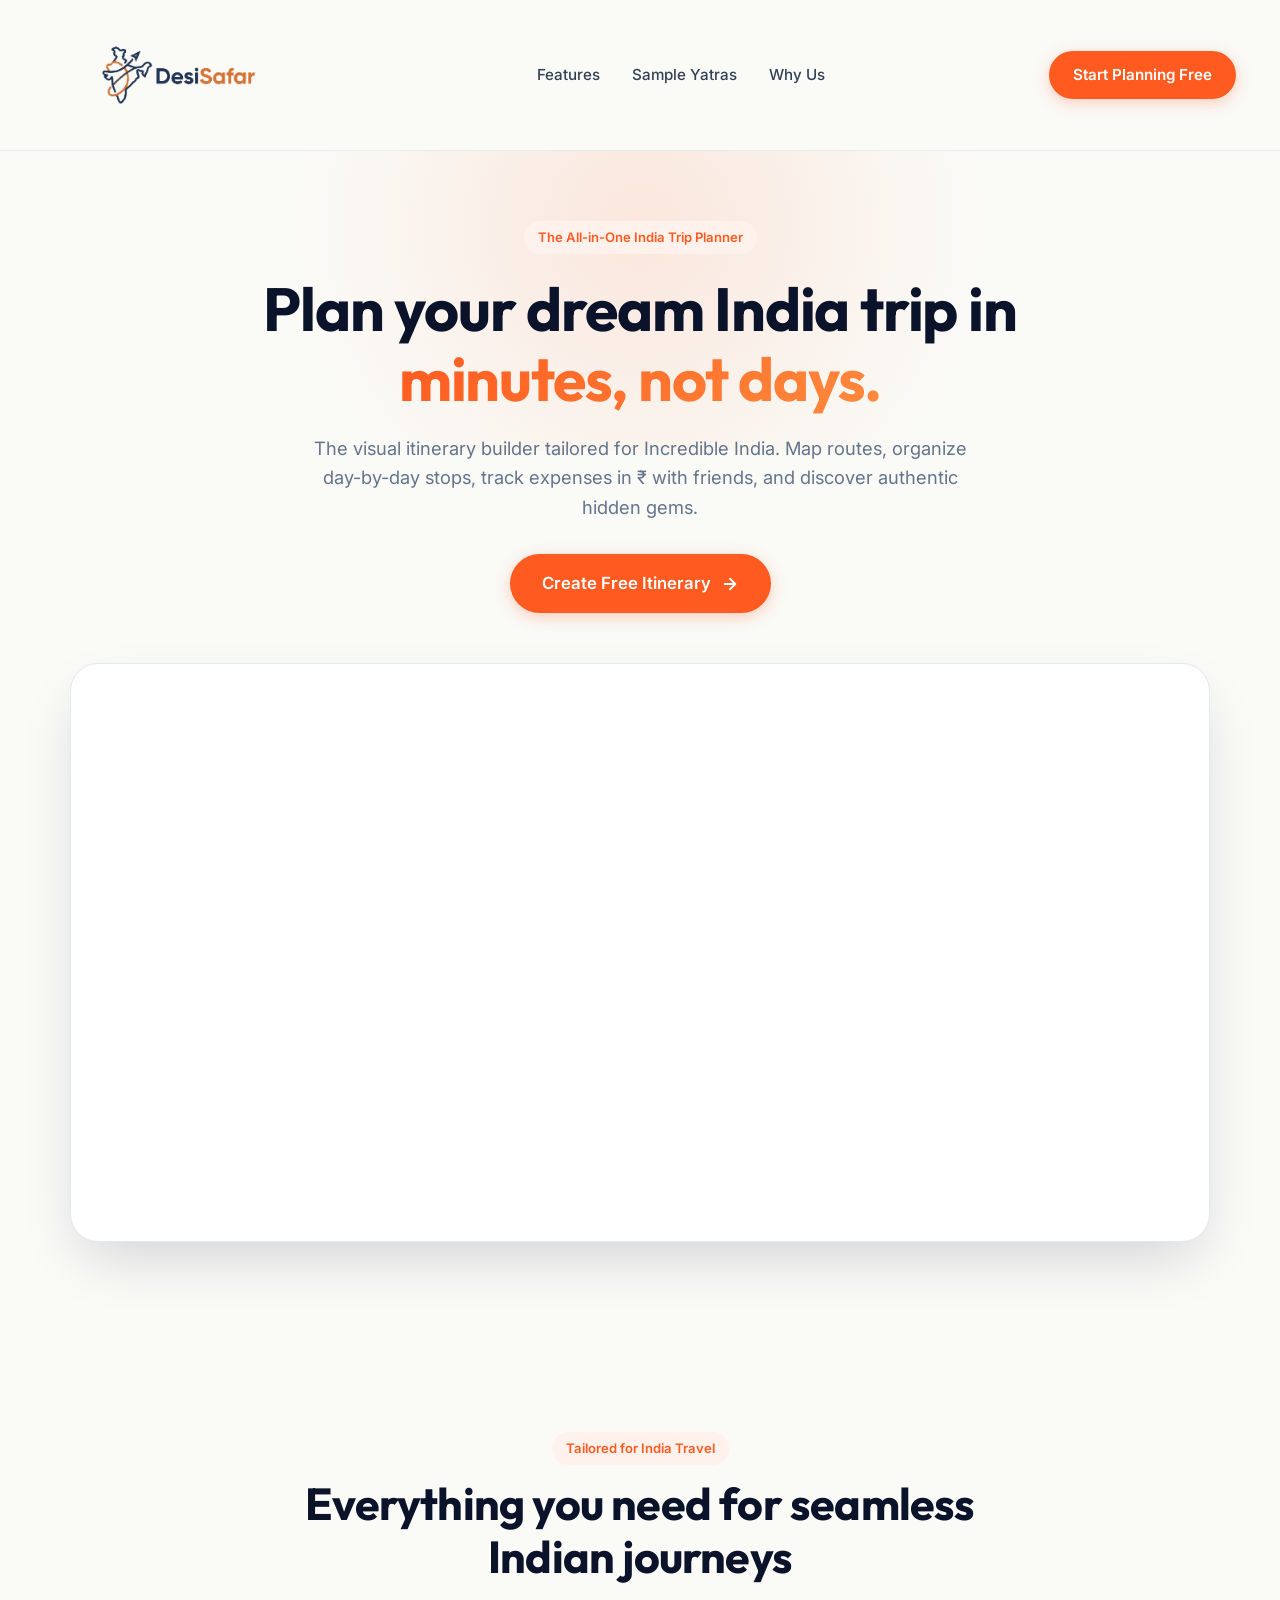
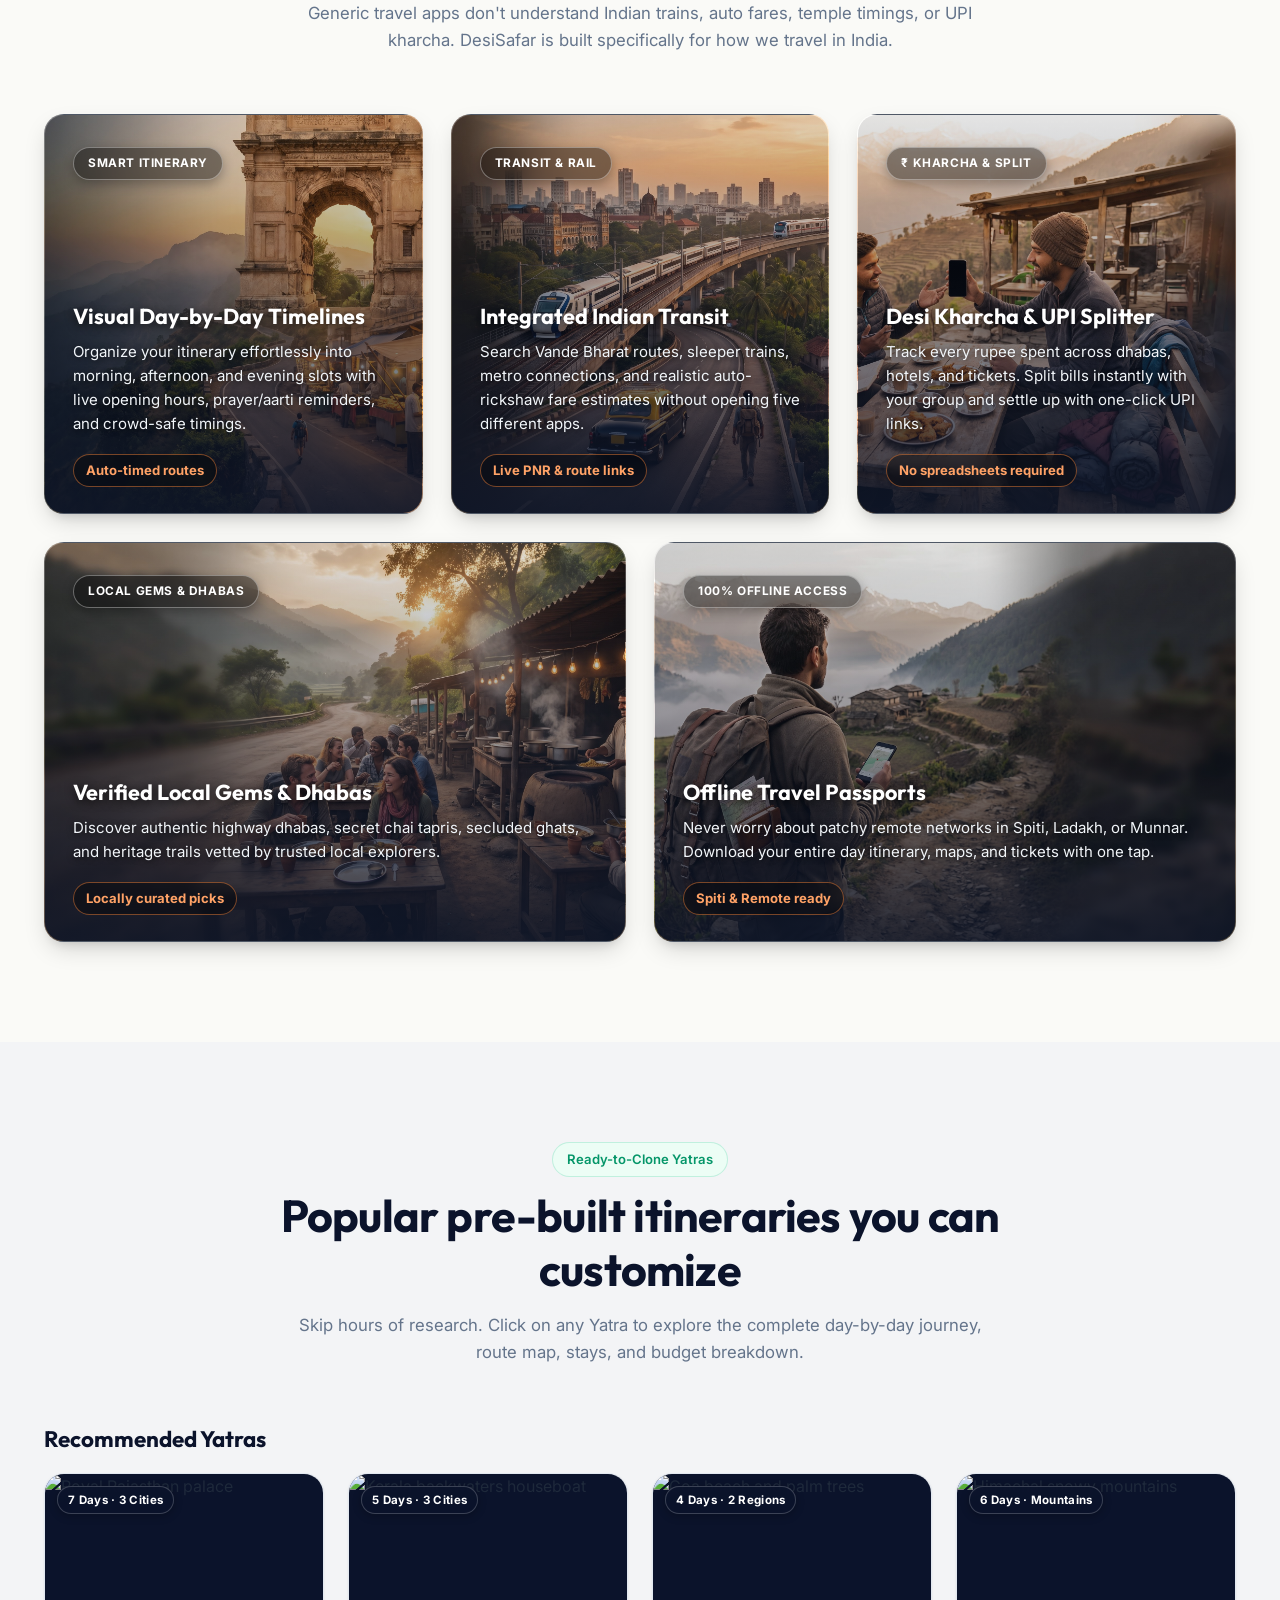
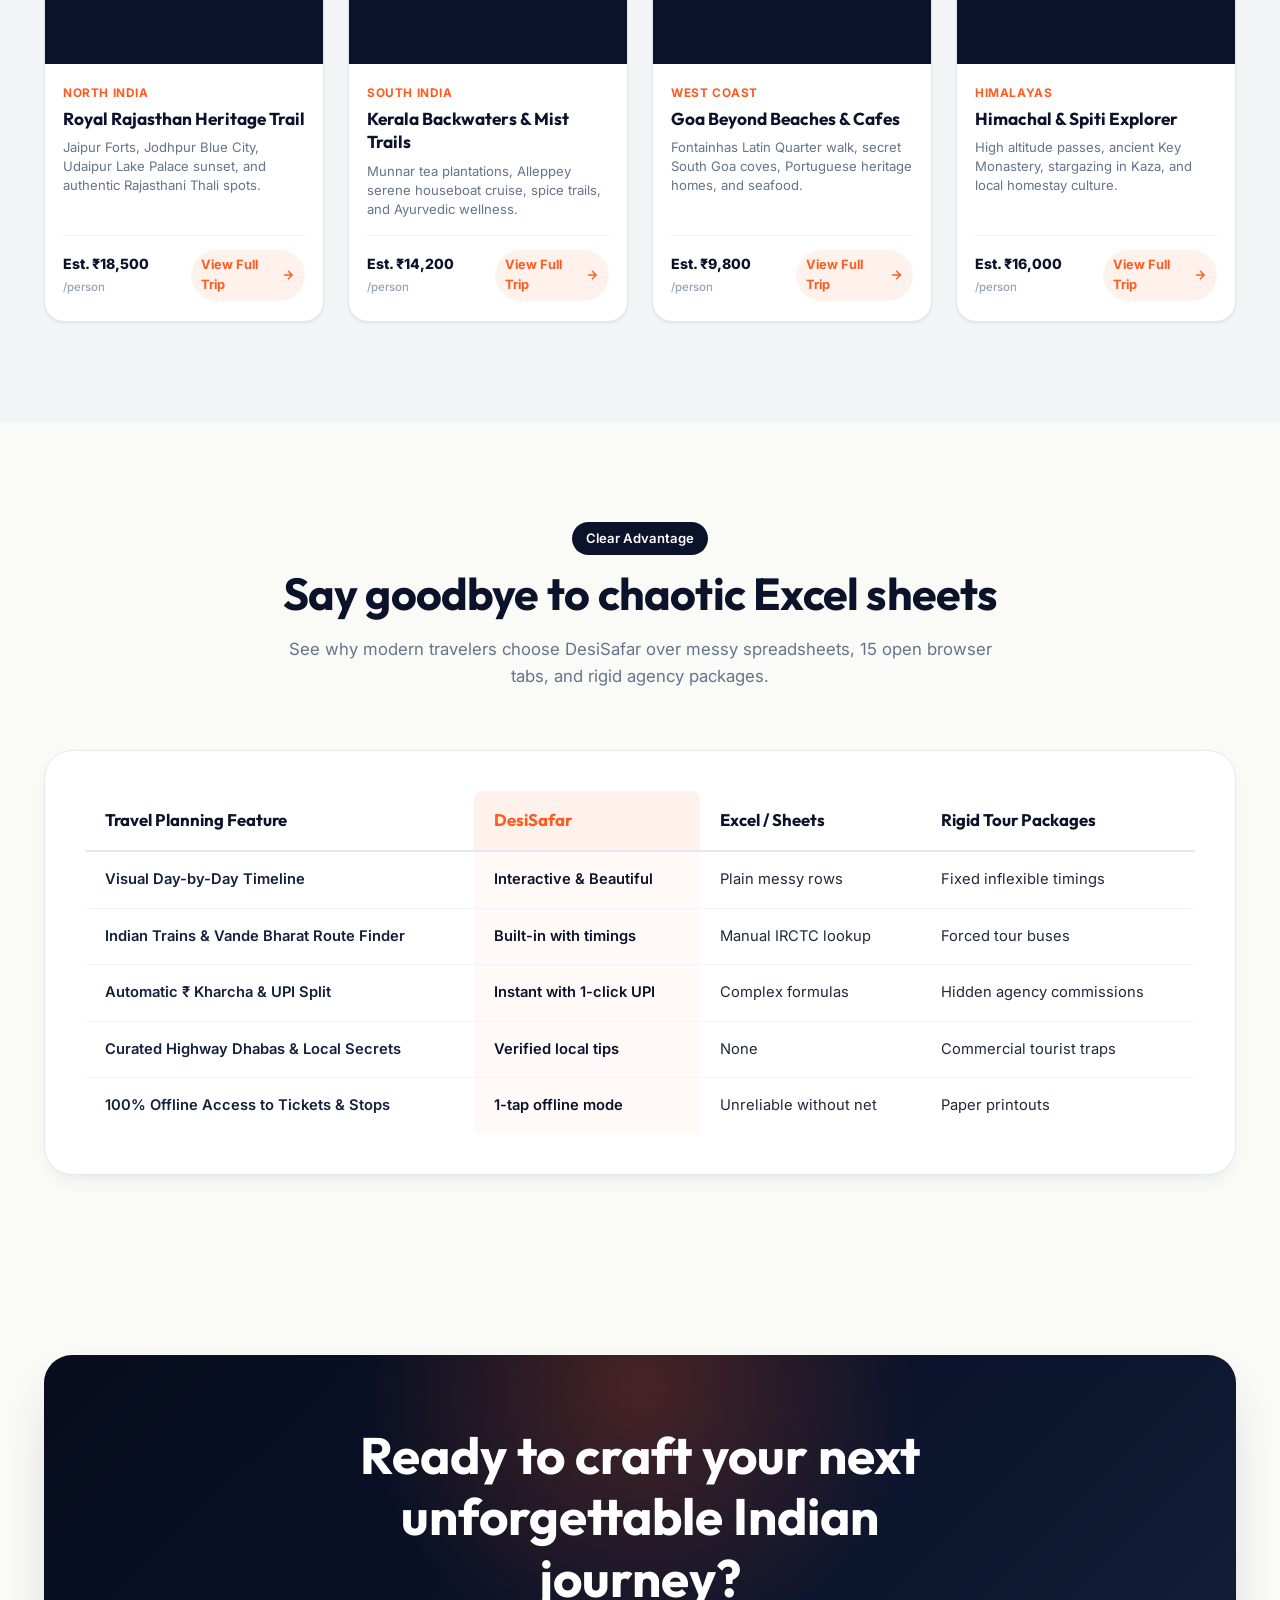
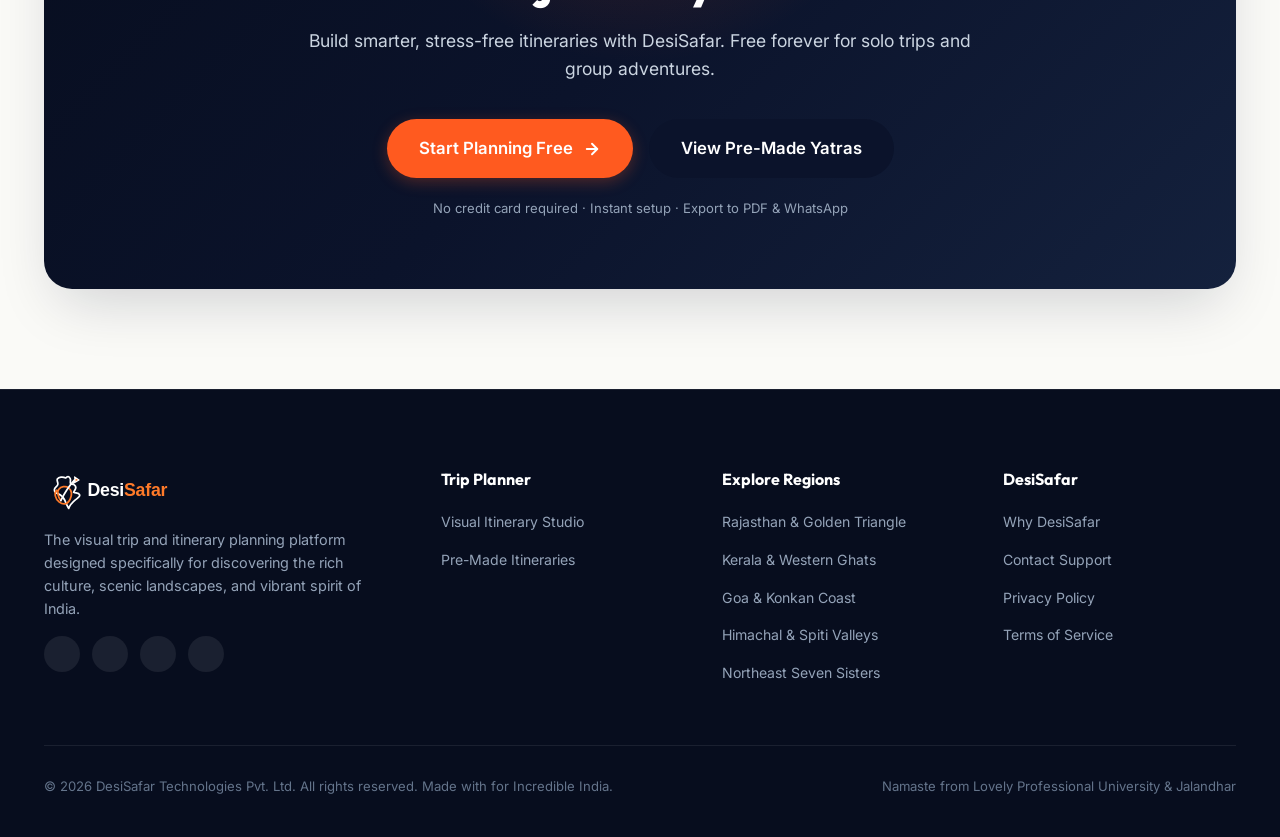
==== commit 32d99690: "edited" ====
--- a/page 1/index.html
+++ b/page 1/index.html
@@ -49,7 +49,7 @@
                 <div class="hero-header">
                     <div class="hero-pill-badge">
                         <span class="badge badge-saffron">
-                            ✨ The All-in-One India Trip Planner
+                             The All-in-One India Trip Planner
                         </span>
                     </div>
 
@@ -191,7 +191,7 @@
                         map, stays, and budget breakdown.
                     </p>
                 </div>
-                <h3 class="yatras-subheading">✨ Recommended Yatras</h3>
+                <h3 class="yatras-subheading"> Recommended Yatras</h3>
                 <div class="yatras-grid">
 
                     <article class="yatra-card" data-yatra-id="rajasthan" role="button" tabindex="0"
@@ -200,7 +200,7 @@
                             <img src="https://images.unsplash.com/photo-1599661046289-e31897846e41?auto=format&fit=crop&w=600&q=80"
                                 alt="Royal Rajasthan palace" class="yatra-img">
                             <span class="yatra-duration-pill">7 Days · 3 Cities</span>
-                            <span class="yatra-tap-badge">✨ Tap for Full Trip</span>
+                            <span class="yatra-tap-badge"> Tap for Full Trip</span>
                         </div>
                         <div class="yatra-body">
                             <span class="yatra-region">North India</span>
@@ -227,7 +227,7 @@
                             <img src="https://images.unsplash.com/photo-1602216056096-3b40cc0c9944?auto=format&fit=crop&w=600&q=80"
                                 alt="Kerala backwaters houseboat" class="yatra-img">
                             <span class="yatra-duration-pill">5 Days · 3 Cities</span>
-                            <span class="yatra-tap-badge">✨ Tap for Full Trip</span>
+                            <span class="yatra-tap-badge"> Tap for Full Trip</span>
                         </div>
                         <div class="yatra-body">
                             <span class="yatra-region">South India</span>
@@ -254,7 +254,7 @@
                             <img src="https://images.unsplash.com/photo-1512343879784-a960bf40e7f2?auto=format&fit=crop&w=600&q=80"
                                 alt="Goa beach and palm trees" class="yatra-img">
                             <span class="yatra-duration-pill">4 Days · 2 Regions</span>
-                            <span class="yatra-tap-badge">✨ Tap for Full Trip</span>
+                            <span class="yatra-tap-badge"> Tap for Full Trip</span>
                         </div>
                         <div class="yatra-body">
                             <span class="yatra-region">West Coast</span>
@@ -281,7 +281,7 @@
                             <img src="https://images.unsplash.com/photo-1626621341517-bbf3d9990a23?auto=format&fit=crop&w=600&q=80"
                                 alt="Himachal snowy mountains" class="yatra-img">
                             <span class="yatra-duration-pill">6 Days · Mountains</span>
-                            <span class="yatra-tap-badge">✨ Tap for Full Trip</span>
+                            <span class="yatra-tap-badge"> Tap for Full Trip</span>
                         </div>
                         <div class="yatra-body">
                             <span class="yatra-region">Himalayas</span>
@@ -326,43 +326,43 @@
                         <thead>
                             <tr>
                                 <th>Travel Planning Feature</th>
-                                <th class="highlight-col">✨ DesiSafar</th>
-                                <th>📊 Excel / Sheets</th>
-                                <th>🗺️ Rigid Tour Packages</th>
+                                <th class="highlight-col"> DesiSafar</th>
+                                <th> Excel / Sheets</th>
+                                <th> Rigid Tour Packages</th>
                             </tr>
                         </thead>
                         <tbody>
                             <tr>
                                 <td class="feature-name-col">Visual Day-by-Day Timeline</td>
-                                <td class="highlight-col"><span class="check-icon">✓</span> Interactive &amp; Beautiful
+                                <td class="highlight-col"><span class="check-icon"></span> Interactive &amp; Beautiful
                                 </td>
-                                <td><span class="cross-icon">✗</span> Plain messy rows</td>
-                                <td><span class="cross-icon">✗</span> Fixed inflexible timings</td>
+                                <td><span class="cross-icon"></span> Plain messy rows</td>
+                                <td><span class="cross-icon"></span> Fixed inflexible timings</td>
                             </tr>
                             <tr>
                                 <td class="feature-name-col">Indian Trains &amp; Vande Bharat Route Finder</td>
-                                <td class="highlight-col"><span class="check-icon">✓</span> Built-in with timings</td>
-                                <td><span class="cross-icon">✗</span> Manual IRCTC lookup</td>
-                                <td><span class="cross-icon">✗</span> Forced tour buses</td>
+                                <td class="highlight-col"><span class="check-icon"></span> Built-in with timings</td>
+                                <td><span class="cross-icon"></span> Manual IRCTC lookup</td>
+                                <td><span class="cross-icon"></span> Forced tour buses</td>
                             </tr>
                             <tr>
                                 <td class="feature-name-col">Automatic ₹ Kharcha &amp; UPI Split</td>
-                                <td class="highlight-col"><span class="check-icon">✓</span> Instant with 1-click UPI
+                                <td class="highlight-col"><span class="check-icon"></span> Instant with 1-click UPI
                                 </td>
-                                <td><span class="cross-icon">✗</span> Complex formulas</td>
-                                <td><span class="cross-icon">✗</span> Hidden agency commissions</td>
+                                <td><span class="cross-icon"></span> Complex formulas</td>
+                                <td><span class="cross-icon"></span> Hidden agency commissions</td>
                             </tr>
                             <tr>
                                 <td class="feature-name-col">Curated Highway Dhabas &amp; Local Secrets</td>
-                                <td class="highlight-col"><span class="check-icon">✓</span> Verified local tips</td>
-                                <td><span class="cross-icon">✗</span> None</td>
-                                <td><span class="cross-icon">✗</span> Commercial tourist traps</td>
+                                <td class="highlight-col"><span class="check-icon"></span> Verified local tips</td>
+                                <td><span class="cross-icon"></span> None</td>
+                                <td><span class="cross-icon"></span> Commercial tourist traps</td>
                             </tr>
                             <tr>
                                 <td class="feature-name-col">100% Offline Access to Tickets &amp; Stops</td>
-                                <td class="highlight-col"><span class="check-icon">✓</span> 1-tap offline mode</td>
-                                <td><span class="cross-icon">✗</span> Unreliable without net</td>
-                                <td><span class="cross-icon">✗</span> Paper printouts</td>
+                                <td class="highlight-col"><span class="check-icon"></span> 1-tap offline mode</td>
+                                <td><span class="cross-icon"></span> Unreliable without net</td>
+                                <td><span class="cross-icon"></span> Paper printouts</td>
                             </tr>
                         </tbody>
                     </table>
@@ -398,7 +398,7 @@
                             </a>
                         </div>
                         <p class="cta-guarantee-text">
-                            🔒 No credit card required · Instant setup · Export to PDF &amp; WhatsApp
+                             No credit card required · Instant setup · Export to PDF &amp; WhatsApp
                         </p>
                     </div>
                 </div>
@@ -422,13 +422,13 @@
                     </p>
                     <div class="footer-social-row">
                         <a href="https://www.instagram.com/desisafar046?igsi=dWswdDUycXJ0Mndp" target="_blank"
-                            class="social-circle" aria-label="Instagram">📷</a>
+                            class="social-circle" aria-label="Instagram"></a>
                         <a href="https://x.com/desisafar046@gmail.com" target="_blank" class="social-circle"
-                            aria-label="Twitter / X">🐦</a>
+                            aria-label="Twitter / X"></a>
                         <a href="https://youtube.com/@desisafar-l1t?si=QeAiDyRZ9aGAQebJ" target="_blank"
-                            class="social-circle" aria-label="YouTube">▶️</a>
+                            class="social-circle" aria-label="YouTube"></a>
                         <a href="https://www.facebook.com/share/1D4w9S6Lex/" target="_blank" class="social-circle"
-                            aria-label="Facebook">📘</a>
+                            aria-label="Facebook"></a>
                     </div>
                 </div>
 
@@ -464,7 +464,7 @@
             </div>
 
             <div class="footer-bottom-bar">
-                <p>&copy; 2026 DesiSafar Technologies Pvt. Ltd. All rights reserved. Made with ❤️ for Incredible India.
+                <p>&copy; 2026 DesiSafar Technologies Pvt. Ltd. All rights reserved. Made with  for Incredible India.
                 </p>
                 <p>Namaste from Lovely Professional University &amp; Jalandhar</p>
             </div>
@@ -472,7 +472,6 @@
         </div>
     </footer>
 
-    <!-- Yatra Full Trip Interactive Modal -->
     <div id="yatra-modal-overlay" class="yatra-modal-overlay" aria-hidden="true" role="dialog" aria-modal="true"
         aria-labelledby="yatra-modal-title">
         <div class="yatra-modal-backdrop" id="yatra-modal-backdrop"></div>
@@ -485,7 +484,6 @@
                 </svg>
             </button>
 
-            <!-- Hero Header -->
             <div class="yatra-modal-hero">
                 <img src="" alt="" id="modal-hero-img" class="yatra-modal-hero-img">
                 <div class="yatra-modal-hero-overlay"></div>
@@ -499,33 +497,32 @@
                 </div>
             </div>
 
-            <!-- Scrollable Body -->
             <div class="yatra-modal-body">
-                <!-- Quick Insights Strip -->
+                
                 <div class="yatra-insights-strip">
                     <div class="insight-item">
-                        <span class="insight-icon">🗺️</span>
+                        <span class="insight-icon"></span>
                         <div>
                             <span class="insight-label">Route Plan</span>
                             <strong class="insight-val" id="modal-route">Jaipur → Jodhpur → Udaipur</strong>
                         </div>
                     </div>
                     <div class="insight-item">
-                        <span class="insight-icon">💰</span>
+                        <span class="insight-icon"></span>
                         <div>
                             <span class="insight-label">Est. Kharcha</span>
                             <strong class="insight-val text-saffron" id="modal-cost">₹18,500</strong>
                         </div>
                     </div>
                     <div class="insight-item">
-                        <span class="insight-icon">🚆</span>
+                        <span class="insight-icon"></span>
                         <div>
                             <span class="insight-label">Best Transit</span>
                             <strong class="insight-val" id="modal-transit">Vande Bharat + AC Cab</strong>
                         </div>
                     </div>
                     <div class="insight-item">
-                        <span class="insight-icon">🌤️</span>
+                        <span class="insight-icon"></span>
                         <div>
                             <span class="insight-label">Best Season</span>
                             <strong class="insight-val" id="modal-season">Oct – Mar</strong>
@@ -533,57 +530,52 @@
                     </div>
                 </div>
 
-                <!-- Trip Overview Block -->
                 <div class="modal-section-block">
                     <h3 class="modal-section-heading">
-                        <span class="heading-icon">✨</span>
+                        <span class="heading-icon"></span>
                         <span>Trip Overview</span>
                     </h3>
                     <p class="modal-overview-text" id="modal-overview-text"></p>
                 </div>
 
-                <!-- Day-by-Day Full Trip Timeline -->
                 <div class="modal-section-block">
                     <div class="section-heading-row">
                         <h3 class="modal-section-heading">
-                            <span class="heading-icon">🗓️</span>
+                            <span class="heading-icon"></span>
                             <span>Full Day-by-Day Itinerary</span>
                         </h3>
                         <span class="itinerary-count-badge" id="modal-days-badge">7 Days Plan</span>
                     </div>
 
                     <div class="yatra-full-timeline" id="modal-timeline-container">
-                        <!-- Populated dynamically via JS -->
-                    </div>
-                </div>
-
-                <!-- Key Inclusions & Experiences -->
+                        
+                    </div>
+                </div>
+
                 <div class="modal-section-block">
                     <h3 class="modal-section-heading">
-                        <span class="heading-icon">🌟</span>
+                        <span class="heading-icon"></span>
                         <span>Signature Experiences & Highlights</span>
                     </h3>
                     <div class="yatra-highlights-grid" id="modal-highlights-grid">
-                        <!-- Populated dynamically via JS -->
-                    </div>
-                </div>
-
-                <!-- Kharcha / Budget Breakdown -->
+                        
+                    </div>
+                </div>
+
                 <div class="modal-section-block">
                     <div class="section-heading-row">
                         <h3 class="modal-section-heading">
-                            <span class="heading-icon">💳</span>
+                            <span class="heading-icon"></span>
                             <span>Estimated Budget Breakdown</span>
                         </h3>
                         <span class="kharcha-per-person">Per Person Cost</span>
                     </div>
                     <div class="modal-kharcha-grid" id="modal-kharcha-grid">
-                        <!-- Populated dynamically via JS -->
-                    </div>
-                </div>
-            </div>
-
-            <!-- Bottom Action Footer -->
+                        
+                    </div>
+                </div>
+            </div>
+
             <div class="yatra-modal-footer">
                 <div class="footer-cost-preview">
                     <span class="cost-caption">Estimated Trip Total</span>
@@ -606,7 +598,81 @@
         </div>
     </div>
 
-    <!-- Why DesiSafar Dark Modern Modal Popup -->
+    <div id="homeDriverModalOverlay" class="why-modal-overlay" style="z-index: 10000;" aria-hidden="true" role="dialog" aria-modal="true" aria-labelledby="homeDriverModalTitle">
+        <div class="why-modal-backdrop" id="homeDriverModalBackdrop"></div>
+        <div class="why-modal-dialog" style="max-width: 540px; background: #0f172a; border: 1px solid rgba(255,255,255,0.12); color: #f8fafc; border-radius: 20px; padding: 24px;">
+            <button type="button" class="why-modal-close" id="homeDriverModalCloseBtn" aria-label="Close Vehicle Details modal">
+                <svg width="20" height="20" viewBox="0 0 24 24" fill="none" stroke="currentColor" stroke-width="2.5" stroke-linecap="round" stroke-linejoin="round">
+                    <line x1="18" y1="6" x2="6" y2="18"></line>
+                    <line x1="6" y1="6" x2="18" y2="18"></line>
+                </svg>
+            </button>
+
+            <div class="why-modal-header" style="margin-bottom: 20px;">
+                <div class="why-modal-badge">
+                    <span class="badge badge-saffron">🛡️ Verified Commercial Vehicle & Chauffeur</span>
+                </div>
+                <h3 class="why-modal-title" id="homeDriverModalTitle" style="font-size: 1.5rem; margin-top: 8px;">Assigned Vehicle Details</h3>
+            </div>
+
+            <div class="why-modal-body">
+                
+                <div style="display: flex; gap: 14px; background: rgba(255,255,255,0.05); border: 1px solid rgba(255,255,255,0.1); border-radius: 14px; padding: 14px; margin-bottom: 16px;">
+                    <div style="font-size: 2.2rem; background: rgba(255,90,31,0.15); border-radius: 50%; width: 52px; height: 52px; display: flex; align-items: center; justify-content: center;">👨‍✈️</div>
+                    <div style="flex: 1;">
+                        <div style="display: flex; justify-content: space-between; align-items: center;">
+                            <strong id="hDriverName" style="font-size: 1.1rem; color: #fff;">Rajesh Kumar Sharma</strong>
+                            <span style="font-size: 0.75rem; background: rgba(16,185,129,0.2); color: #34d399; padding: 2px 8px; border-radius: 20px; font-weight: 700;">✓ Verified</span>
+                        </div>
+                        <div style="font-size: 0.8125rem; color: #94a3b8; margin-top: 2px;">
+                            <span style="color: #fbbf24; font-weight: 700;">★ 4.9</span> · 1,420+ trips completed · <span id="hDriverExp">9 yrs experience</span>
+                        </div>
+                        <div style="margin-top: 10px; display: flex; gap: 8px;">
+                            <a href="tel:+919829041234" id="hDriverPhoneLink" style="display: inline-flex; align-items: center; gap: 6px; background: #ff5a1f; color: #fff; text-decoration: none; padding: 6px 12px; border-radius: 8px; font-size: 0.8125rem; font-weight: 700;">
+                                <span></span> <span>📞</span> <span id="hDriverPhone">Call Driver</span>
+                            </a>
+                            <a href="https://wa.me/919829041234" target="_blank" id="hDriverWaLink" style="display: inline-flex; align-items: center; gap: 6px; background: #22c55e; color: #fff; text-decoration: none; padding: 6px 12px; border-radius: 8px; font-size: 0.8125rem; font-weight: 700;">
+                                <span></span> <span>💬</span> <span>WhatsApp</span>
+                            </a>
+                        </div>
+                    </div>
+                </div>
+
+                <div style="background: rgba(255,255,255,0.03); border: 1px solid rgba(255,255,255,0.08); border-radius: 14px; padding: 14px;">
+                    <div style="display: flex; justify-content: space-between; align-items: center; margin-bottom: 12px;">
+                        <div>
+                            <span style="font-size: 0.75rem; color: #94a3b8; text-transform: uppercase; letter-spacing: 0.05em; display: block;">Vehicle Make & Model</span>
+                            <strong id="hCarModel" style="font-size: 1rem; color: #fff;">Maruti Suzuki Dzire AC (White)</strong>
+                        </div>
+                        <span style="font-size: 0.75rem; background: rgba(255,255,255,0.1); padding: 4px 10px; border-radius: 20px;" id="hCarType">4-Seater Sedan</span>
+                    </div>
+
+                    <div style="display: flex; justify-content: space-between; align-items: center; background: #0b132b; border: 1px solid rgba(255,255,255,0.15); border-radius: 12px; padding: 10px 14px; margin-bottom: 12px;">
+                        <div>
+                            <span style="font-size: 0.7rem; color: #94a3b8; display: block;">Commercial Plate Number:</span>
+                            <strong id="hCarPlate" style="background: #F59E0B; color: #000; font-family: monospace; font-size: 1.1rem; font-weight: 900; letter-spacing: 2px; padding: 4px 10px; border-radius: 6px; display: inline-block; margin-top: 4px; border: 2px solid #D97706;">RJ 14 TA 8421</strong>
+                        </div>
+                        <div style="text-align: right;">
+                            <span style="font-size: 0.7rem; color: #94a3b8; display: block;">Start Trip PIN</span>
+                            <strong id="hCarOtp" style="color: #38bdf8; font-size: 1.2rem; font-weight: 900; letter-spacing: 2px;">8421</strong>
+                        </div>
+                    </div>
+
+                    <div style="display: flex; flex-wrap: wrap; gap: 6px;">
+                        <span style="font-size: 0.75rem; background: rgba(255,255,255,0.06); padding: 3px 8px; border-radius: 6px; color: #cbd5e1;">❄️ Chilled AC</span>
+                        <span style="font-size: 0.75rem; background: rgba(255,255,255,0.06); padding: 3px 8px; border-radius: 6px; color: #cbd5e1;">⚡ Fastag Active</span>
+                        <span style="font-size: 0.75rem; background: rgba(255,255,255,0.06); padding: 3px 8px; border-radius: 6px; color: #cbd5e1;">📍 GPS Monitored</span>
+                        <span style="font-size: 0.75rem; background: rgba(255,255,255,0.06); padding: 3px 8px; border-radius: 6px; color: #cbd5e1;">🧳 Boot Space</span>
+                    </div>
+                </div>
+            </div>
+
+            <div style="margin-top: 20px; text-align: right;">
+                <button type="button" id="homeDriverModalDoneBtn" class="btn btn-primary btn-sm" style="width: 100%;">Close Vehicle Details</button>
+            </div>
+        </div>
+    </div>
+
     <div id="why-modal-overlay" class="why-modal-overlay" aria-hidden="true" role="dialog" aria-modal="true" aria-labelledby="why-modal-title">
         <div class="why-modal-backdrop" id="why-modal-backdrop"></div>
         <div class="why-modal-dialog">
@@ -619,7 +685,7 @@
 
             <div class="why-modal-header">
                 <div class="why-modal-badge">
-                    <span class="badge badge-saffron">✨ Built Specifically for India</span>
+                    <span class="badge badge-saffron"> Built Specifically for India</span>
                 </div>
                 <h2 class="why-modal-title" id="why-modal-title">Why <span class="gradient-text">DesiSafar?</span></h2>
                 <p class="why-modal-subtitle">
@@ -630,7 +696,7 @@
             <div class="why-modal-body">
                 <div class="why-features-grid">
                     <div class="why-feature-card">
-                        <div class="why-icon-box">🗓️</div>
+                        <div class="why-icon-box"></div>
                         <div class="why-feature-content">
                             <h4>Smart Day-by-Day Itineraries</h4>
                             <p>Effortlessly planned time slots (morning, afternoon, evening) with live opening hours, temple aarti reminders, and crowd-safe timings.</p>
@@ -638,7 +704,7 @@
                     </div>
 
                     <div class="why-feature-card">
-                        <div class="why-icon-box">🚆</div>
+                        <div class="why-icon-box"></div>
                         <div class="why-feature-content">
                             <h4>Integrated Indian Transit</h4>
                             <p>Direct Vande Bharat express routes, sleeper trains, metro connections, and realistic auto-rickshaw fare estimates in one place.</p>
@@ -646,7 +712,7 @@
                     </div>
 
                     <div class="why-feature-card">
-                        <div class="why-icon-box">💳</div>
+                        <div class="why-icon-box"></div>
                         <div class="why-feature-content">
                             <h4>₹ Kharcha &amp; UPI Splitter</h4>
                             <p>Track group travel spending across stays, dhabas, and tickets with instant 1-click UPI payment links to settle up.</p>
@@ -654,7 +720,7 @@
                     </div>
 
                     <div class="why-feature-card">
-                        <div class="why-icon-box">🍛</div>
+                        <div class="why-icon-box"></div>
                         <div class="why-feature-content">
                             <h4>Verified Local Gems &amp; Dhabas</h4>
                             <p>Handpicked authentic highway dhabas, secret tea tapris, secluded sunset ghats, and heritage trails vetted by trusted locals.</p>
@@ -662,7 +728,7 @@
                     </div>
 
                     <div class="why-feature-card">
-                        <div class="why-icon-box">👥</div>
+                        <div class="why-icon-box"></div>
                         <div class="why-feature-content">
                             <h4>Real-Time Travel Collaboration</h4>
                             <p>Invite friends and family to co-plan, vote on activities, and synchronize itinerary changes in real time.</p>
@@ -670,7 +736,7 @@
                     </div>
 
                     <div class="why-feature-card">
-                        <div class="why-icon-box">📲</div>
+                        <div class="why-icon-box"></div>
                         <div class="why-feature-content">
                             <h4>100% Offline Travel Access</h4>
                             <p>Download your complete trip passport, tickets, and routes for low-connectivity valleys in Spiti, Ladakh, or Munnar.</p>
@@ -680,7 +746,7 @@
             </div>
 
             <div class="why-modal-footer">
-                <span class="why-footer-note">Free forever for Indian travelers 🇮🇳</span>
+                <span class="why-footer-note">Free forever for Indian travelers </span>
                 <div class="why-footer-buttons">
                     <button type="button" class="btn btn-secondary btn-sm" id="why-modal-secondary-close">Close</button>
                     <a href="../destinations_page/assets/destinations/destinations.html" class="btn btn-primary btn-sm">
@@ -695,7 +761,6 @@
         </div>
     </div>
 
-    <!-- Contact Support Dark Modern Modal Popup -->
     <div id="support-modal-overlay" class="support-modal-overlay" aria-hidden="true" role="dialog" aria-modal="true" aria-labelledby="support-modal-title">
         <div class="support-modal-backdrop" id="support-modal-backdrop"></div>
         <div class="support-modal-dialog">
@@ -708,7 +773,7 @@
 
             <div class="support-modal-header">
                 <div class="support-modal-badge">
-                    <span class="badge badge-emerald">✨ 24/7 Traveler Helpdesk</span>
+                    <span class="badge badge-emerald"> 24/7 Traveler Helpdesk</span>
                 </div>
                 <h2 class="support-modal-title" id="support-modal-title">Contact <span class="gradient-text">DesiSafar Support</span></h2>
                 <p class="support-modal-subtitle">
@@ -717,24 +782,23 @@
             </div>
 
             <div class="support-modal-body">
-                <!-- Problem Categories Strip -->
+                
                 <div class="support-topics-box">
                     <span class="support-topics-label">We can assist you with:</span>
                     <div class="support-topics-tags">
-                        <span class="support-tag">🎫 Bookings &amp; Trains</span>
-                        <span class="support-tag">🗺️ Itinerary Customization</span>
-                        <span class="support-tag">💳 UPI &amp; Payments</span>
-                        <span class="support-tag">🧳 Travel Assistance</span>
-                        <span class="support-tag">⚙️ Technical Issues</span>
-                    </div>
-                </div>
-
-                <!-- Support Channels Cards -->
+                        <span class="support-tag"> Bookings &amp; Trains</span>
+                        <span class="support-tag"> Itinerary Customization</span>
+                        <span class="support-tag"> UPI &amp; Payments</span>
+                        <span class="support-tag"> Travel Assistance</span>
+                        <span class="support-tag"> Technical Issues</span>
+                    </div>
+                </div>
+
                 <div class="support-channels-grid">
-                    <!-- Email Support Card -->
+                    
                     <div class="support-channel-card">
                         <div class="channel-top">
-                            <div class="channel-icon-box">✉️</div>
+                            <div class="channel-icon-box"></div>
                             <div class="channel-info">
                                 <span class="channel-label">Email Support</span>
                                 <a href="mailto:desisafar046@gmail.com" class="channel-contact-val">desisafar046@gmail.com</a>
@@ -750,10 +814,9 @@
                         </a>
                     </div>
 
-                    <!-- Phone Support Card -->
                     <div class="support-channel-card">
                         <div class="channel-top">
-                            <div class="channel-icon-box">📞</div>
+                            <div class="channel-icon-box"></div>
                             <div class="channel-info">
                                 <span class="channel-label">Phone Support</span>
                                 <a href="tel:9531727988" class="channel-contact-val">9531727988</a>
@@ -769,10 +832,9 @@
                         </a>
                     </div>
 
-                    <!-- Live Chat Support Card -->
                     <div class="support-channel-card support-card-wide">
                         <div class="channel-top">
-                            <div class="channel-icon-box live-chat-icon">💬</div>
+                            <div class="channel-icon-box live-chat-icon"></div>
                             <div class="channel-info">
                                 <div class="live-status-row">
                                     <span class="channel-label">Live Chat &amp; WhatsApp</span>
@@ -794,13 +856,12 @@
             </div>
 
             <div class="support-modal-footer">
-                <span class="support-footer-note">⚡ Dedicated support for Incredible India journeys</span>
+                <span class="support-footer-note"> Dedicated support for Incredible India journeys</span>
                 <button type="button" class="btn btn-secondary btn-sm" id="support-modal-secondary-close">Close</button>
             </div>
         </div>
     </div>
 
-    <!-- Privacy Policy Dark Modern Modal Popup -->
     <div id="privacy-modal-overlay" class="privacy-modal-overlay" aria-hidden="true" role="dialog" aria-modal="true" aria-labelledby="privacy-modal-title">
         <div class="privacy-modal-backdrop" id="privacy-modal-backdrop"></div>
         <div class="privacy-modal-dialog">
@@ -813,7 +874,7 @@
 
             <div class="privacy-modal-header">
                 <div class="privacy-modal-badge">
-                    <span class="badge badge-navy">🔒 Privacy First &amp; Data Security</span>
+                    <span class="badge badge-navy"> Privacy First &amp; Data Security</span>
                 </div>
                 <h2 class="privacy-modal-title" id="privacy-modal-title">Privacy <span class="gradient-text">Policy</span></h2>
                 <p class="privacy-modal-subtitle">
@@ -822,27 +883,25 @@
             </div>
 
             <div class="privacy-modal-body">
-                <!-- Section 1: Minimal Collection -->
+                
                 <div class="privacy-section-card">
-                    <div class="privacy-icon-box">🛡️</div>
+                    <div class="privacy-icon-box"></div>
                     <div class="privacy-section-content">
                         <h4>Minimal &amp; Purposeful Collection</h4>
                         <p>We collect only the essential information needed to create, customize, and improve your Indian travel itineraries and app experiences.</p>
                     </div>
                 </div>
 
-                <!-- Section 2: Zero Sale of Personal Data -->
                 <div class="privacy-section-card">
-                    <div class="privacy-icon-box">🚫</div>
+                    <div class="privacy-icon-box"></div>
                     <div class="privacy-section-content">
                         <h4>Never Sold to Third Parties</h4>
                         <p>Your personal data is encrypted and handled securely. We <strong>never sell, rent, or trade</strong> your private details to third-party advertisers or brokers.</p>
                     </div>
                 </div>
 
-                <!-- Section 3: How Your Data is Used -->
                 <div class="privacy-section-card">
-                    <div class="privacy-icon-box">📍</div>
+                    <div class="privacy-icon-box"></div>
                     <div class="privacy-section-content">
                         <h4>How We Use Your Information</h4>
                         <p>Information you share is used strictly for relevant app features and travel services:</p>
@@ -854,9 +913,8 @@
                     </div>
                 </div>
 
-                <!-- Section 4: Security & Control -->
                 <div class="privacy-highlight-box">
-                    <span class="privacy-highlight-icon">🔐</span>
+                    <span class="privacy-highlight-icon"></span>
                     <div class="privacy-highlight-text">
                         <strong>Your Control &amp; Rights:</strong> You can export, modify, or delete your travel history and account data at any time from your settings or by contacting <a href="mailto:desisafar046@gmail.com" class="privacy-contact-link">desisafar046@gmail.com</a>.
                     </div>
@@ -864,13 +922,12 @@
             </div>
 
             <div class="privacy-modal-footer">
-                <span class="privacy-footer-note">Last updated: August 2026 • Made with ❤️ in India</span>
+                <span class="privacy-footer-note">Last updated: August 2026 • Made with  in India</span>
                 <button type="button" class="btn btn-secondary btn-sm" id="privacy-modal-secondary-close">Got It</button>
             </div>
         </div>
     </div>
 
-    <!-- Terms of Service Dark Modern Modal Popup -->
     <div id="terms-modal-overlay" class="terms-modal-overlay" aria-hidden="true" role="dialog" aria-modal="true" aria-labelledby="terms-modal-title">
         <div class="terms-modal-backdrop" id="terms-modal-backdrop"></div>
         <div class="terms-modal-dialog">
@@ -883,7 +940,7 @@
 
             <div class="terms-modal-header">
                 <div class="terms-modal-badge">
-                    <span class="badge badge-saffron">📜 Platform Agreement &amp; Travel Policy</span>
+                    <span class="badge badge-saffron"> Platform Agreement &amp; Travel Policy</span>
                 </div>
                 <h2 class="terms-modal-title" id="terms-modal-title">Terms of <span class="gradient-text">Service</span></h2>
                 <p class="terms-modal-subtitle">
@@ -892,27 +949,25 @@
             </div>
 
             <div class="terms-modal-body">
-                <!-- Section 1: Agreement to Terms -->
+                
                 <div class="terms-section-card">
-                    <div class="terms-icon-box">🤝</div>
+                    <div class="terms-icon-box"></div>
                     <div class="terms-section-content">
                         <h4>Platform Usage &amp; Acceptance</h4>
                         <p>By accessing or using the DesiSafar website, app, or itinerary planners, you agree to follow and be bound by these terms, our community guidelines, and applicable Indian laws.</p>
                     </div>
                 </div>
 
-                <!-- Section 2: Dynamic Info & Third-Party Changes -->
                 <div class="terms-section-card">
-                    <div class="terms-icon-box">🔄</div>
+                    <div class="terms-icon-box"></div>
                     <div class="terms-section-content">
                         <h4>Travel Details &amp; Third-Party Services</h4>
                         <p>All travel schedules, Vande Bharat and train timings, hotel room availability, entry fees, and transit costs are dynamic and provided for guidance. Third-party partner services, tariffs, and availability may change without prior notice.</p>
                     </div>
                 </div>
 
-                <!-- Section 3: Highlighted Travel Insurance & Accident Coverage -->
                 <div class="terms-insurance-box">
-                    <div class="insurance-icon-box">🛡️</div>
+                    <div class="insurance-icon-box"></div>
                     <div class="terms-insurance-content">
                         <div class="insurance-badge-title">
                             <h4>Travel Insurance &amp; Accident Coverage</h4>
@@ -927,9 +982,8 @@
                     </div>
                 </div>
 
-                <!-- Section 4: Traveler Conduct & Safety -->
                 <div class="terms-section-card">
-                    <div class="terms-icon-box">🧭</div>
+                    <div class="terms-icon-box"></div>
                     <div class="terms-section-content">
                         <h4>Traveler Responsibilities</h4>
                         <p>Travelers are responsible for securing mandatory border or valley permits (e.g. Spiti, Ladakh, Arunachal), carrying valid government ID cards (Aadhaar / Passport), and observing regional cultural and safety advisories.</p>
@@ -944,7 +998,6 @@
         </div>
     </div>
 
-    <!-- Explore Regions Dark Modern Modal Popup -->
     <div id="regions-modal-overlay" class="regions-modal-overlay" aria-hidden="true" role="dialog" aria-modal="true" aria-labelledby="regions-modal-title">
         <div class="regions-modal-backdrop" id="regions-modal-backdrop"></div>
         <div class="regions-modal-dialog">
@@ -957,7 +1010,7 @@
 
             <div class="regions-modal-header">
                 <div class="regions-modal-badge">
-                    <span class="badge badge-saffron">🇮🇳 Discover Incredible India</span>
+                    <span class="badge badge-saffron"> Discover Incredible India</span>
                 </div>
                 <h2 class="regions-modal-title" id="regions-modal-title">Explore <span class="gradient-text">Iconic Regions</span></h2>
                 <p class="regions-modal-subtitle">
@@ -965,18 +1018,17 @@
                 </p>
             </div>
 
-            <!-- Filter Pills Bar -->
             <div class="regions-filter-bar" id="regions-filter-bar">
                 <button type="button" class="region-filter-btn active" data-filter="all">All Regions</button>
-                <button type="button" class="region-filter-btn" data-filter="rajasthan">🏰 Rajasthan</button>
-                <button type="button" class="region-filter-btn" data-filter="kerala">🌴 Kerala</button>
-                <button type="button" class="region-filter-btn" data-filter="goa">🏖️ Goa</button>
-                <button type="button" class="region-filter-btn" data-filter="himachal">🏔️ Himachal &amp; Spiti</button>
-                <button type="button" class="region-filter-btn" data-filter="northeast">🌿 Northeast</button>
+                <button type="button" class="region-filter-btn" data-filter="rajasthan"> Rajasthan</button>
+                <button type="button" class="region-filter-btn" data-filter="kerala"> Kerala</button>
+                <button type="button" class="region-filter-btn" data-filter="goa"> Goa</button>
+                <button type="button" class="region-filter-btn" data-filter="himachal"> Himachal &amp; Spiti</button>
+                <button type="button" class="region-filter-btn" data-filter="northeast"> Northeast</button>
             </div>
 
             <div class="regions-modal-body" id="regions-cards-container">
-                <!-- 1. Rajasthan Card -->
+                
                 <div class="region-card-item" data-region-key="rajasthan">
                     <div class="region-card-media">
                         <img src="https://images.unsplash.com/photo-1599661046289-e31897846e41?auto=format&fit=crop&w=800&q=80" alt="Rajasthan Forts and Palaces" loading="lazy">
@@ -987,15 +1039,15 @@
                     <div class="region-card-content">
                         <div class="region-card-header">
                             <h3 class="region-card-title">Rajasthan &amp; Golden Triangle</h3>
-                            <span class="region-card-meta">🗓️ 6–10 Days • Oct–Mar</span>
+                            <span class="region-card-meta"> 6–10 Days • Oct–Mar</span>
                         </div>
                         <p class="region-card-places"><strong>Key Destinations:</strong> Jaipur, Jodhpur, Udaipur, Jaisalmer, Pushkar &amp; Agra</p>
                         <p class="region-card-desc">Experience royal Rajput grandeur, majestic hilltop forts of Amer and Mehrangarh, tranquil Lake Pichola golden hour boat rides, desert camps in Thar, and iconic street food like Pyaaz Kachoris and Dal Baati.</p>
                         <div class="region-card-tags">
-                            <span class="region-tag-pill">🏰 Hilltop Forts</span>
-                            <span class="region-tag-pill">⛵ Lake Pichola</span>
-                            <span class="region-tag-pill">🐪 Thar Desert</span>
-                            <span class="region-tag-pill">🍛 Royal Thali</span>
+                            <span class="region-tag-pill"> Hilltop Forts</span>
+                            <span class="region-tag-pill"> Lake Pichola</span>
+                            <span class="region-tag-pill"> Thar Desert</span>
+                            <span class="region-tag-pill"> Royal Thali</span>
                         </div>
                         <div class="region-card-actions">
                             <button type="button" class="region-view-trip-btn region-yatra-trigger" data-yatra-target="rajasthan">
@@ -1005,7 +1057,6 @@
                     </div>
                 </div>
 
-                <!-- 2. Kerala Card -->
                 <div class="region-card-item" data-region-key="kerala">
                     <div class="region-card-media">
                         <img src="https://images.unsplash.com/photo-1602216056096-3b40cc0c9944?auto=format&fit=crop&w=800&q=80" alt="Kerala Backwaters Houseboat" loading="lazy">
@@ -1016,15 +1067,15 @@
                     <div class="region-card-content">
                         <div class="region-card-header">
                             <h3 class="region-card-title">Kerala &amp; Western Ghats</h3>
-                            <span class="region-card-meta">🗓️ 5–8 Days • Sep–Mar</span>
+                            <span class="region-card-meta"> 5–8 Days • Sep–Mar</span>
                         </div>
                         <p class="region-card-places"><strong>Key Destinations:</strong> Munnar, Alleppey, Fort Kochi, Wayanad &amp; Varkala</p>
                         <p class="region-card-desc">Sail the serene palm-fringed backwaters aboard private luxury houseboats, wander through mist-cloaked Munnar tea gardens, watch sunset at Fort Kochi's Chinese fishing nets, and relish authentic Sadhya on fresh banana leaves.</p>
                         <div class="region-card-tags">
-                            <span class="region-tag-pill">🛶 Backwaters</span>
-                            <span class="region-tag-pill">🍵 Tea Gardens</span>
-                            <span class="region-tag-pill">🎭 Kathakali</span>
-                            <span class="region-tag-pill">🥥 Ayurveda</span>
+                            <span class="region-tag-pill"> Backwaters</span>
+                            <span class="region-tag-pill"> Tea Gardens</span>
+                            <span class="region-tag-pill"> Kathakali</span>
+                            <span class="region-tag-pill"> Ayurveda</span>
                         </div>
                         <div class="region-card-actions">
                             <button type="button" class="region-view-trip-btn region-yatra-trigger" data-yatra-target="kerala">
@@ -1034,7 +1085,6 @@
                     </div>
                 </div>
 
-                <!-- 3. Goa Card -->
                 <div class="region-card-item" data-region-key="goa">
                     <div class="region-card-media">
                         <img src="https://images.unsplash.com/photo-1512343879784-a960bf40e7f2?auto=format&fit=crop&w=800&q=80" alt="Goa Portuguese Villa and Beach" loading="lazy">
@@ -1045,15 +1095,15 @@
                     <div class="region-card-content">
                         <div class="region-card-header">
                             <h3 class="region-card-title">Goa &amp; Konkan Coast</h3>
-                            <span class="region-card-meta">🗓️ 4–7 Days • Nov–Apr</span>
+                            <span class="region-card-meta"> 4–7 Days • Nov–Apr</span>
                         </div>
                         <p class="region-card-places"><strong>Key Destinations:</strong> Panjim, Fontainhas, South Goa Coves, Palolem &amp; Gokarna</p>
                         <p class="region-card-desc">Discover the pastel Portuguese heritage villas of Fontainhas, secluded swims at Cola Beach's emerald lagoon, dramatic clifftop ramparts at Cabo de Rama, fragrant organic spice farms, and beachside bohemian cafes.</p>
                         <div class="region-card-tags">
-                            <span class="region-tag-pill">🎨 Latin Quarter</span>
-                            <span class="region-tag-pill">🏖️ Secret Coves</span>
-                            <span class="region-tag-pill">🌿 Spice Farms</span>
-                            <span class="region-tag-pill">🍤 Coastal Cafes</span>
+                            <span class="region-tag-pill"> Latin Quarter</span>
+                            <span class="region-tag-pill"> Secret Coves</span>
+                            <span class="region-tag-pill"> Spice Farms</span>
+                            <span class="region-tag-pill"> Coastal Cafes</span>
                         </div>
                         <div class="region-card-actions">
                             <button type="button" class="region-view-trip-btn region-yatra-trigger" data-yatra-target="goa">
@@ -1063,7 +1113,6 @@
                     </div>
                 </div>
 
-                <!-- 4. Himachal Card -->
                 <div class="region-card-item" data-region-key="himachal">
                     <div class="region-card-media">
                         <img src="https://images.unsplash.com/photo-1626621341517-bbf3d9990a23?auto=format&fit=crop&w=800&q=80" alt="Himachal Spiti Valley and Lake" loading="lazy">
@@ -1074,15 +1123,15 @@
                     <div class="region-card-content">
                         <div class="region-card-header">
                             <h3 class="region-card-title">Himachal &amp; Spiti Valleys</h3>
-                            <span class="region-card-meta">🗓️ 6–12 Days • May–Oct</span>
+                            <span class="region-card-meta"> 6–12 Days • May–Oct</span>
                         </div>
                         <p class="region-card-places"><strong>Key Destinations:</strong> Kaza, Chandratal, Sangla, Chitkul, Manali &amp; Dharamshala</p>
                         <p class="region-card-desc">Embark on legendary mountain road trips through the world's highest post office at Hikkim, 1,000-year-old cliffside Buddhist monasteries at Key &amp; Tabo, camp beside turquoise Chandratal Lake, and cross thrilling high passes.</p>
                         <div class="region-card-tags">
-                            <span class="region-tag-pill">🏔️ High Passes</span>
-                            <span class="region-tag-pill">🏕️ Chandratal Camp</span>
-                            <span class="region-tag-pill">🛕 Ancient Gompas</span>
-                            <span class="region-tag-pill">✨ Stargazing</span>
+                            <span class="region-tag-pill"> High Passes</span>
+                            <span class="region-tag-pill"> Chandratal Camp</span>
+                            <span class="region-tag-pill"> Ancient Gompas</span>
+                            <span class="region-tag-pill"> Stargazing</span>
                         </div>
                         <div class="region-card-actions">
                             <button type="button" class="region-view-trip-btn region-yatra-trigger" data-yatra-target="himachal">
@@ -1092,7 +1141,6 @@
                     </div>
                 </div>
 
-                <!-- 5. Northeast Card -->
                 <div class="region-card-item" data-region-key="northeast">
                     <div class="region-card-media">
                         <img src="https://images.unsplash.com/photo-1589182373726-e4f658ab50f0?auto=format&fit=crop&w=800&q=80" alt="Northeast Meghalaya Living Root Bridge" loading="lazy">
@@ -1103,15 +1151,15 @@
                     <div class="region-card-content">
                         <div class="region-card-header">
                             <h3 class="region-card-title">Northeast Seven Sisters</h3>
-                            <span class="region-card-meta">🗓️ 7–12 Days • Oct–Apr</span>
+                            <span class="region-card-meta"> 7–12 Days • Oct–Apr</span>
                         </div>
                         <p class="region-card-places"><strong>Key Destinations:</strong> Meghalaya (Cherrapunji, Dawki), Assam (Kaziranga), Sikkim &amp; Tawang</p>
                         <p class="region-card-desc">Trek to the bio-engineered Double Decker Living Root Bridges, cruise crystal-clear Dawki Umngot river where boats appear floating in mid-air, spot one-horned rhinos in Kaziranga, and visit India's largest monastery in Tawang.</p>
                         <div class="region-card-tags">
-                            <span class="region-tag-pill">🌉 Root Bridges</span>
-                            <span class="region-tag-pill">🛶 Transparent Dawki</span>
-                            <span class="region-tag-pill">🦏 Kaziranga Rhino</span>
-                            <span class="region-tag-pill">⛰️ Kanchenjunga</span>
+                            <span class="region-tag-pill"> Root Bridges</span>
+                            <span class="region-tag-pill"> Transparent Dawki</span>
+                            <span class="region-tag-pill"> Kaziranga Rhino</span>
+                            <span class="region-tag-pill"> Kanchenjunga</span>
                         </div>
                         <div class="region-card-actions">
                             <button type="button" class="region-view-trip-btn region-yatra-trigger" data-yatra-target="northeast">
@@ -1123,7 +1171,7 @@
             </div>
 
             <div class="regions-modal-footer">
-                <span class="regions-footer-note">✨ 100+ Verified destinations &amp; curated local gems across all regions</span>
+                <span class="regions-footer-note"> 100+ Verified destinations &amp; curated local gems across all regions</span>
                 <div class="regions-footer-buttons">
                     <button type="button" class="btn btn-secondary btn-sm" id="regions-modal-secondary-close">Close</button>
                     <a href="../destinations_page/assets/destinations/destinations.html" class="btn btn-primary btn-sm">
@@ -1138,10 +1186,9 @@
         </div>
     </div>
 
-    <!-- Script for Yatra Interactive Full Trip Modal, Why DesiSafar, Contact Support, Privacy Policy, Terms of Service & Explore Regions -->
     <script>
         (function () {
-            // Full dataset for the 4 Recommended Yatras
+            
             const yatraDatabase = {
                 rajasthan: {
                     id: "rajasthan",
@@ -1158,17 +1205,17 @@
                     season: "October to March",
                     overview: "Immerse yourself in royal Rajputana grandeur. Journey from Jaipur's majestic hilltop forts and bustling bazaars to Jodhpur's blue-hued alleys and towering Mehrangarh, concluding with golden hour boat cruises on Udaipur's shimmering Lake Pichola.",
                     highlights: [
-                        "🏰 Guided tour of Amber Fort & Nahargarh sunset",
-                        "📸 Iconic Mehrangarh Fort & Navchokiya Blue City walk",
-                        "🚤 Lake Pichola golden hour boat cruise & Jag Mandir",
-                        "🍲 Authentic Rajasthani Dal Baati Churma & Ghevar feast",
-                        "🛏️ Verified Heritage Haveli stays with courtyard views",
-                        "🏛️ 1,444 marble carved pillars at Ranakpur Temple"
+                        " Guided tour of Amber Fort & Nahargarh sunset",
+                        " Iconic Mehrangarh Fort & Navchokiya Blue City walk",
+                        " Lake Pichola golden hour boat cruise & Jag Mandir",
+                        " Authentic Rajasthani Dal Baati Churma & Ghevar feast",
+                        " Verified Heritage Haveli stays with courtyard views",
+                        " 1,444 marble carved pillars at Ranakpur Temple"
                     ],
                     kharcha: [
-                        { label: "Stays & Havelis", amount: "₹7,500", icon: "🏨", share: "40% of total" },
-                        { label: "Transit & Trains", amount: "₹5,200", icon: "🚆", share: "28% of total" },
-                        { label: "Food & Heritage", amount: "₹5,800", icon: "🍛", share: "32% of total" }
+                        { label: "Stays & Havelis", amount: "₹7,500", icon: "", share: "40% of total" },
+                        { label: "Transit & Trains", amount: "₹5,200", icon: "", share: "28% of total" },
+                        { label: "Food & Heritage", amount: "₹5,800", icon: "", share: "32% of total" }
                     ],
                     days: [
                         {
@@ -1244,17 +1291,17 @@
                     season: "September to March",
                     overview: "From the colonial coastal spice streets of Fort Kochi to the mist-draped tea gardens of Munnar and the idyllic, palm-shaded canals of Alleppey aboard a private luxury houseboat.",
                     highlights: [
-                        "🛶 Private overnight luxury Kettuvallam Houseboat cruise",
-                        "🍵 Munnar tea estate tour & aromatic spice garden walk",
-                        "🎭 Authentic Kathakali classical dance & Kalaripayattu show",
-                        "🐟 Fresh Karimeen Pollichathu & traditional Kerala Sadhya",
-                        "🐐 Wildlife spotting at Eravikulam National Park (Nilgiri Tahr)",
-                        "🌅 Sunrise canoe shikara through quiet village backwater canals"
+                        " Private overnight luxury Kettuvallam Houseboat cruise",
+                        " Munnar tea estate tour & aromatic spice garden walk",
+                        " Authentic Kathakali classical dance & Kalaripayattu show",
+                        " Fresh Karimeen Pollichathu & traditional Kerala Sadhya",
+                        " Wildlife spotting at Eravikulam National Park (Nilgiri Tahr)",
+                        " Sunrise canoe shikara through quiet village backwater canals"
                     ],
                     kharcha: [
-                        { label: "Stays & Houseboat", amount: "₹6,400", icon: "⛵", share: "45% of total" },
-                        { label: "Transit & Cab", amount: "₹4,200", icon: "🚕", share: "30% of total" },
-                        { label: "Food & Activities", amount: "₹3,600", icon: "🥥", share: "25% of total" }
+                        { label: "Stays & Houseboat", amount: "₹6,400", icon: "", share: "45% of total" },
+                        { label: "Transit & Cab", amount: "₹4,200", icon: "", share: "30% of total" },
+                        { label: "Food & Activities", amount: "₹3,600", icon: "", share: "25% of total" }
                     ],
                     days: [
                         {
@@ -1314,17 +1361,17 @@
                     season: "November to April",
                     overview: "Experience Goa beyond the standard tourist hotspots. Discover pastel Portuguese villas in Fontainhas, secluded white-sand South Goa coves, hilltop forts, fragrant organic spice feasts, and vibrant seaside bistros.",
                     highlights: [
-                        "🎨 Guided heritage walk in Fontainhas Latin Quarter",
-                        "🏖️ Secluded swims at Butterfly Beach & Cola freshwater lagoon",
-                        "🏰 Dramatic ocean views from Cabo de Rama and Chapora Forts",
-                        "🍛 Organic Goan buffet feast at Sahakari Spice Plantation",
-                        "⛪ UNESCO World Heritage churches of Old Goa",
-                        "🥁 Bohemian acoustic sunset jam at Arambol Sweet Water Lake"
+                        " Guided heritage walk in Fontainhas Latin Quarter",
+                        " Secluded swims at Butterfly Beach & Cola freshwater lagoon",
+                        " Dramatic ocean views from Cabo de Rama and Chapora Forts",
+                        " Organic Goan buffet feast at Sahakari Spice Plantation",
+                        " UNESCO World Heritage churches of Old Goa",
+                        " Bohemian acoustic sunset jam at Arambol Sweet Water Lake"
                     ],
                     kharcha: [
-                        { label: "Boutique Stays", amount: "₹4,200", icon: "🏡", share: "43% of total" },
-                        { label: "Transit & Scooters", amount: "₹2,200", icon: "🛵", share: "22% of total" },
-                        { label: "Food & Cafes", amount: "₹3,400", icon: "🍤", share: "35% of total" }
+                        { label: "Boutique Stays", amount: "₹4,200", icon: "🏨", share: "43% of total" },
+                        { label: "Transit & Scooters", amount: "₹2,200", icon: "🚗", share: "22% of total" },
+                        { label: "Food & Cafes", amount: "₹3,400", icon: "🍲", share: "35% of total" }
                     ],
                     days: [
                         {
@@ -1376,17 +1423,17 @@
                     season: "May to October",
                     overview: "A dream road trip through Himachal into the rugged moonscapes of Spiti Valley. Cross thrilling mountain passes, visit ancient 1,000-year-old Buddhist cliff monasteries, mail letters from the world's highest post office, and camp beside the turquoise waters of Chandratal Lake.",
                     highlights: [
-                        "📮 Send a postcard from Hikkim (World's Highest Post Office - 14,567 ft)",
-                        "🏕️ Luxury Swiss tent camping beside turquoise Chandratal Lake",
-                        "🛕 Ancient 1,000-year-old mud frescoes at Tabo & Key Monasteries",
-                        "🏔️ Thrilling crossing of Kunzum Pass (14,931 ft) and Atal Tunnel",
-                        "🏡 Authentic Kinnauri wooden homestay and local Siddu meals",
-                        "✨ Incredible Bortle-1 night skies with Milky Way photography"
+                        " Send a postcard from Hikkim (World's Highest Post Office - 14,567 ft)",
+                        " Luxury Swiss tent camping beside turquoise Chandratal Lake",
+                        " Ancient 1,000-year-old mud frescoes at Tabo & Key Monasteries",
+                        " Thrilling crossing of Kunzum Pass (14,931 ft) and Atal Tunnel",
+                        " Authentic Kinnauri wooden homestay and local Siddu meals",
+                        " Incredible Bortle-1 night skies with Milky Way photography"
                     ],
                     kharcha: [
-                        { label: "Lodge & Camp Stays", amount: "₹6,800", icon: "⛺", share: "42% of total" },
-                        { label: "4x4 SUV & Fuel", amount: "₹6,200", icon: "🚙", share: "39% of total" },
-                        { label: "Food & Permits", amount: "₹3,000", icon: "🍲", share: "19% of total" }
+                        { label: "Lodge & Camp Stays", amount: "₹6,800", icon: "", share: "42% of total" },
+                        { label: "4x4 SUV & Fuel", amount: "₹6,200", icon: "", share: "39% of total" },
+                        { label: "Food & Permits", amount: "₹3,000", icon: "", share: "19% of total" }
                     ],
                     days: [
                         {
@@ -1454,17 +1501,17 @@
                     season: "October to April",
                     overview: "Embark on an unforgettable odyssey into the misty valleys of Meghalaya. Hike through subtropical rainforests to ancient Double Decker Living Root Bridges in Nongriat, boat on the crystal glass waters of Dawki Umngot river, explore Asia's cleanest village Mawlynnong, and stand before the roaring Nohkalikai waterfall.",
                     highlights: [
-                        "🌉 Trek to Nongriat Double Decker Living Root Bridge & Rainbow Falls",
-                        "🛶 Boat cruise on the glass-transparent waters of Dawki Umngot River",
-                        "🏞️ Asia's Cleanest Village Mawlynnong & Indo-Bangla border viewpoint",
-                        "🌊 Majestic Nohkalikai & Seven Sisters waterfalls in Cherrapunji",
-                        "🌿 Walk through sacred groves of Mawphlang with Khasi tribal guide",
-                        "☕ Assam tea estate stroll & traditional Khasian smoked pork/pukhlein feast"
+                        " Trek to Nongriat Double Decker Living Root Bridge & Rainbow Falls",
+                        " Boat cruise on the glass-transparent waters of Dawki Umngot River",
+                        " Asia's Cleanest Village Mawlynnong & Indo-Bangla border viewpoint",
+                        " Majestic Nohkalikai & Seven Sisters waterfalls in Cherrapunji",
+                        " Walk through sacred groves of Mawphlang with Khasi tribal guide",
+                        " Assam tea estate stroll & traditional Khasian smoked pork/pukhlein feast"
                     ],
                     kharcha: [
-                        { label: "Eco-Lodges & Homestays", amount: "₹7,200", icon: "🏡", share: "41% of total" },
-                        { label: "Private SUV & Fuel", amount: "₹6,400", icon: "🚙", share: "37% of total" },
-                        { label: "Food & Local Guides", amount: "₹3,800", icon: "🍜", share: "22% of total" }
+                        { label: "Eco-Lodges & Homestays", amount: "₹7,200", icon: "", share: "41% of total" },
+                        { label: "Private SUV & Fuel", amount: "₹6,400", icon: "", share: "37% of total" },
+                        { label: "Food & Local Guides", amount: "₹3,800", icon: "", share: "22% of total" }
                     ],
                     days: [
                         {
@@ -1519,7 +1566,6 @@
                 }
             };
 
-            // Yatra Modal Elements
             const modalOverlay = document.getElementById("yatra-modal-overlay");
             const modalBackdrop = document.getElementById("yatra-modal-backdrop");
             const modalCloseBtn = document.getElementById("yatra-modal-close-btn");
@@ -1534,7 +1580,6 @@
 
                 previousActiveElement = document.activeElement;
 
-                // Populate Hero Header
                 const heroImg = document.getElementById("modal-hero-img");
                 heroImg.src = data.image;
                 heroImg.alt = data.title;
@@ -1547,17 +1592,14 @@
                 document.getElementById("yatra-modal-title").textContent = data.title;
                 document.getElementById("modal-tagline").textContent = data.tagline;
 
-                // Populate Fast Insights
                 document.getElementById("modal-route").textContent = data.route;
                 document.getElementById("modal-cost").textContent = `${data.cost} / person`;
                 document.getElementById("modal-transit").textContent = data.transit;
                 document.getElementById("modal-season").textContent = data.season;
 
-                // Populate Overview
                 document.getElementById("modal-overview-text").textContent = data.overview;
                 document.getElementById("modal-days-badge").textContent = `${data.days.length} Days Itinerary`;
 
-                // Populate Day-by-Day Timeline
                 const timelineContainer = document.getElementById("modal-timeline-container");
                 timelineContainer.innerHTML = "";
 
@@ -1599,6 +1641,36 @@
                     desc.className = "modal-day-desc";
                     desc.textContent = dayInfo.desc;
                     card.appendChild(desc);
+
+                    const transitBox = document.createElement("div");
+                    transitBox.className = "modal-day-transit-box";
+                    transitBox.style.cssText = "display:flex;align-items:center;justify-content:space-between;gap:10px;background:rgba(255,90,31,0.08);border:1px solid rgba(255,90,31,0.25);border-radius:10px;padding:8px 12px;margin:10px 0;font-size:0.8125rem;color:#0b132b;font-weight:600;cursor:pointer;transition:all 0.2s ease;";
+                    let transitIcon = dayInfo.location.includes("→") ? "" : "";
+                    if (dayInfo.desc.toLowerCase().includes("ferry") || dayInfo.desc.toLowerCase().includes("boat") || dayInfo.desc.toLowerCase().includes("houseboat") || dayInfo.desc.toLowerCase().includes("cruise")) transitIcon = "";
+                    if (dayInfo.desc.toLowerCase().includes("train") || dayInfo.desc.toLowerCase().includes("vande bharat") || dayInfo.desc.toLowerCase().includes("metro")) transitIcon = "";
+                    if (dayInfo.desc.toLowerCase().includes("jeep") || dayInfo.desc.toLowerCase().includes("safari")) transitIcon = "";
+                    if (dayInfo.desc.toLowerCase().includes("flight") || dayInfo.desc.toLowerCase().includes("airport")) transitIcon = "";
+
+                    const transitText = dayInfo.transit || (dayInfo.location.includes("→") ? `Inter-city travel: ${dayInfo.location} (${data.transit || 'AC Tourist Vehicle'})` : `Local travel: ${dayInfo.location} transfers & sightseeing (${data.transit || 'Local auto / cab transfers'})`);
+                    transitBox.innerHTML = `
+                        <div style="display:flex;align-items:center;gap:8px;">
+                            <span style="font-size:1.15rem;">${transitIcon}</span>
+                            <span><strong style="color:#ff5a1f;">Travel &amp; Transit:</strong> ${transitText}</span>
+                        </div>
+                        <span style="font-size:0.75rem;background:#ff5a1f;color:#fff;padding:2px 8px;border-radius:12px;white-space:nowrap;font-weight:700;">View Vehicle </span>
+                    `;
+                    transitBox.addEventListener("click", function(e) {
+                        e.stopPropagation();
+                        const regKey = yatraId.toLowerCase();
+                        let d = HOME_DRIVERS[regKey] || HOME_DRIVERS["rajasthan"];
+                        if (regKey.includes("kerala") || regKey.includes("backwaters")) d = HOME_DRIVERS["kerala"];
+                        else if (regKey.includes("himalaya") || regKey.includes("kashmir") || regKey.includes("manali")) d = HOME_DRIVERS["himalayan"];
+                        else if (regKey.includes("goa")) d = HOME_DRIVERS["goa"];
+                        else if (regKey.includes("south") || regKey.includes("tamil") || regKey.includes("karnataka")) d = HOME_DRIVERS["south-india"];
+                        else if (regKey.includes("delhi") || regKey.includes("golden")) d = HOME_DRIVERS["golden-triangle"];
+                        openHomeDriverModal(d);
+                    });
+                    card.appendChild(transitBox);
 
                     if (dayInfo.tags && dayInfo.tags.length > 0) {
                         const tagsWrap = document.createElement("div");
@@ -1615,7 +1687,6 @@
                     timelineContainer.appendChild(card);
                 });
 
-                // Populate Highlights Grid
                 const highlightsGrid = document.getElementById("modal-highlights-grid");
                 highlightsGrid.innerHTML = "";
                 data.highlights.forEach(highlight => {
@@ -1625,7 +1696,6 @@
                     highlightsGrid.appendChild(item);
                 });
 
-                // Populate Kharcha Grid
                 const kharchaGrid = document.getElementById("modal-kharcha-grid");
                 kharchaGrid.innerHTML = "";
                 data.kharcha.forEach(k => {
@@ -1640,15 +1710,12 @@
                     kharchaGrid.appendChild(tile);
                 });
 
-                // Footer cost
                 document.getElementById("modal-footer-cost").innerHTML = `${data.cost} <span class="cost-unit">/ person</span>`;
 
-                // Open modal
                 modalOverlay.classList.add("is-open");
                 modalOverlay.setAttribute("aria-hidden", "false");
                 document.body.classList.add("modal-open");
 
-                // Focus close button for accessibility
                 setTimeout(() => {
                     modalCloseBtn.focus();
                 }, 100);
@@ -1665,7 +1732,6 @@
                 }
             }
 
-            // Event Listeners for Cards
             yatraCards.forEach(card => {
                 const yatraId = card.getAttribute("data-yatra-id");
                 if (!yatraId) return;
@@ -1674,7 +1740,6 @@
                     openYatraModal(yatraId);
                 });
 
-                // Keyboard activation (Enter or Space)
                 card.addEventListener("keydown", function (e) {
                     if (e.key === "Enter" || e.key === " ") {
                         e.preventDefault();
@@ -1683,14 +1748,65 @@
                 });
             });
 
-            // Close Events for Yatra Modal
             if (modalCloseBtn) modalCloseBtn.addEventListener("click", closeYatraModal);
             if (modalSecondaryClose) modalSecondaryClose.addEventListener("click", closeYatraModal);
             if (modalBackdrop) modalBackdrop.addEventListener("click", closeYatraModal);
 
-            // ==========================================================
-            // Why DesiSafar Dark Modal Logic
-            // ==========================================================
+            const HOME_DRIVERS = {
+                "rajasthan": { name: "Rajesh Kumar Sharma", phone: "+91 98290 41234", plate: "RJ 14 TA 8421", car: "Maruti Suzuki Dzire AC (White)", type: "4-Seater Sedan", exp: "9 yrs experience", otp: "8421" },
+                "kerala": { name: "Mohamed Shafi", phone: "+91 94470 33455", plate: "KL 07 CD 8812", car: "Toyota Innova Crysta (Pearl White)", type: "6-Seater Luxury MPV", exp: "10 yrs experience", otp: "8812" },
+                "himalayan": { name: "Surendra Singh Rawat", phone: "+91 98972 55120", plate: "UK 07 TA 3180", car: "Toyota Innova Crysta AC (Silver)", type: "6-Seater Mountain MPV", exp: "11 yrs experience", otp: "3180" },
+                "goa": { name: "Anthony D'Souza", phone: "+91 98221 67890", plate: "GA 03 T 4912", car: "Toyota Etios AC (Pearl White)", type: "4-Seater Coastal Sedan", exp: "14 yrs experience", otp: "4912" },
+                "golden-triangle": { name: "Virendra Sharma", phone: "+91 98110 55432", plate: "DL 1Z B 9342", car: "Maruti Suzuki Dzire AC (White)", type: "4-Seater Clean Sedan", exp: "8 yrs experience", otp: "9342" },
+                "south-india": { name: "Manjunath Gowda", phone: "+91 98450 11223", plate: "KA 05 AF 7721", car: "Maruti Suzuki Ertiga AC (Silver)", type: "6-Seater Family MPV", exp: "8 yrs experience", otp: "7721" }
+            };
+
+            const homeDriverOverlay = document.getElementById("homeDriverModalOverlay");
+            const homeDriverBackdrop = document.getElementById("homeDriverModalBackdrop");
+            const homeDriverCloseBtn = document.getElementById("homeDriverModalCloseBtn");
+            const homeDriverDoneBtn = document.getElementById("homeDriverModalDoneBtn");
+
+            function openHomeDriverModal(drv) {
+                const d = drv || HOME_DRIVERS["rajasthan"];
+                const nameEl = document.getElementById("hDriverName");
+                if (nameEl) nameEl.textContent = d.name;
+                const phoneEl = document.getElementById("hDriverPhone");
+                if (phoneEl) phoneEl.textContent = `Call ${d.phone}`;
+                const phoneLink = document.getElementById("hDriverPhoneLink");
+                if (phoneLink) phoneLink.href = `tel:${d.phone}`;
+                const waLink = document.getElementById("hDriverWaLink");
+                if (waLink) {
+                    const numOnly = d.phone.replace(/[^0-9]/g, '');
+                    waLink.href = `https://wa.me/${numOnly}?text=Hello%20${encodeURIComponent(d.name)},%20I%20am%20your%20DesiSafar%20passenger.`;
+                }
+                const carModel = document.getElementById("hCarModel");
+                if (carModel) carModel.textContent = d.car;
+                const carPlate = document.getElementById("hCarPlate");
+                if (carPlate) carPlate.textContent = d.plate;
+                const carType = document.getElementById("hCarType");
+                if (carType) carType.textContent = d.type;
+                const carOtp = document.getElementById("hCarOtp");
+                if (carOtp) carOtp.textContent = d.otp;
+                const driverExp = document.getElementById("hDriverExp");
+                if (driverExp) driverExp.textContent = d.exp;
+
+                if (homeDriverOverlay) {
+                    homeDriverOverlay.classList.add("is-open");
+                    homeDriverOverlay.setAttribute("aria-hidden", "false");
+                }
+            }
+
+            function closeHomeDriverModal() {
+                if (homeDriverOverlay) {
+                    homeDriverOverlay.classList.remove("is-open");
+                    homeDriverOverlay.setAttribute("aria-hidden", "true");
+                }
+            }
+
+            if (homeDriverCloseBtn) homeDriverCloseBtn.addEventListener("click", closeHomeDriverModal);
+            if (homeDriverDoneBtn) homeDriverDoneBtn.addEventListener("click", closeHomeDriverModal);
+            if (homeDriverBackdrop) homeDriverBackdrop.addEventListener("click", closeHomeDriverModal);
+
             const whyModalOverlay = document.getElementById("why-modal-overlay");
             const whyModalBackdrop = document.getElementById("why-modal-backdrop");
             const whyModalCloseBtn = document.getElementById("why-modal-close-btn");
@@ -1730,9 +1846,6 @@
             if (whyModalSecondaryClose) whyModalSecondaryClose.addEventListener("click", closeWhyModal);
             if (whyModalBackdrop) whyModalBackdrop.addEventListener("click", closeWhyModal);
 
-            // ==========================================================
-            // Contact Support Dark Modal Logic
-            // ==========================================================
             const supportModalOverlay = document.getElementById("support-modal-overlay");
             const supportModalBackdrop = document.getElementById("support-modal-backdrop");
             const supportModalCloseBtn = document.getElementById("support-modal-close-btn");
@@ -1774,9 +1887,6 @@
             if (supportModalSecondaryClose) supportModalSecondaryClose.addEventListener("click", closeSupportModal);
             if (supportModalBackdrop) supportModalBackdrop.addEventListener("click", closeSupportModal);
 
-            // ==========================================================
-            // Privacy Policy Dark Modal Logic
-            // ==========================================================
             const privacyModalOverlay = document.getElementById("privacy-modal-overlay");
             const privacyModalBackdrop = document.getElementById("privacy-modal-backdrop");
             const privacyModalCloseBtn = document.getElementById("privacy-modal-close-btn");
@@ -1818,9 +1928,6 @@
             if (privacyModalSecondaryClose) privacyModalSecondaryClose.addEventListener("click", closePrivacyModal);
             if (privacyModalBackdrop) privacyModalBackdrop.addEventListener("click", closePrivacyModal);
 
-            // ==========================================================
-            // Terms of Service Dark Modal Logic
-            // ==========================================================
             const termsModalOverlay = document.getElementById("terms-modal-overlay");
             const termsModalBackdrop = document.getElementById("terms-modal-backdrop");
             const termsModalCloseBtn = document.getElementById("terms-modal-close-btn");
@@ -1862,9 +1969,6 @@
             if (termsModalSecondaryClose) termsModalSecondaryClose.addEventListener("click", closeTermsModal);
             if (termsModalBackdrop) termsModalBackdrop.addEventListener("click", closeTermsModal);
 
-            // ==========================================================
-            // Explore Regions Dark Modal Logic
-            // ==========================================================
             const regionsModalOverlay = document.getElementById("regions-modal-overlay");
             const regionsModalBackdrop = document.getElementById("regions-modal-backdrop");
             const regionsModalCloseBtn = document.getElementById("regions-modal-close-btn");
@@ -1877,7 +1981,7 @@
             let previousRegionsActiveElement = null;
 
             function filterRegions(filterKey) {
-                // Update active pill button
+                
                 regionFilterBtns.forEach(btn => {
                     if (btn.getAttribute("data-filter") === filterKey) {
                         btn.classList.add("active");
@@ -1886,7 +1990,6 @@
                     }
                 });
 
-                // Filter cards
                 regionCards.forEach(card => {
                     const cardKey = card.getAttribute("data-region-key");
                     if (filterKey === "all" || cardKey === filterKey) {
@@ -1925,7 +2028,6 @@
                 }
             }
 
-            // Click listener for footer triggers
             regionsTriggers.forEach(trigger => {
                 trigger.addEventListener("click", function(e) {
                     const regionKey = this.getAttribute("data-region") || "all";
@@ -1933,7 +2035,6 @@
                 });
             });
 
-            // Click listeners for filter pills
             regionFilterBtns.forEach(btn => {
                 btn.addEventListener("click", function() {
                     const filterKey = this.getAttribute("data-filter") || "all";
@@ -1941,7 +2042,6 @@
                 });
             });
 
-            // From inside Explore Regions: Clicking "View [Region] Itinerary" switches directly to the Yatra full trip modal
             regionYatraTriggers.forEach(btn => {
                 btn.addEventListener("click", function(e) {
                     e.preventDefault();
@@ -1959,7 +2059,6 @@
             if (regionsModalSecondaryClose) regionsModalSecondaryClose.addEventListener("click", closeRegionsModal);
             if (regionsModalBackdrop) regionsModalBackdrop.addEventListener("click", closeRegionsModal);
 
-            // Escape Key Listener for All Modals
             document.addEventListener("keydown", function (e) {
                 if (e.key === "Escape") {
                     if (modalOverlay && modalOverlay.classList.contains("is-open")) {
--- a/page 1/styles.css
+++ b/page 1/styles.css
@@ -1175,10 +1175,6 @@
     transform: translateX(3px);
 }
 
-/* ==========================================================================
-   YATRA FULL TRIP MODAL POPUP
-   ========================================================================== */
-
 body.modal-open {
     overflow: hidden !important;
     padding-right: var(--scrollbar-width, 0px);
@@ -1261,7 +1257,6 @@
     outline: none;
 }
 
-/* Modal Hero Header */
 .yatra-modal-hero {
     position: relative;
     height: 240px;
@@ -1319,7 +1314,6 @@
     font-weight: 500;
 }
 
-/* Modal Scrollable Body */
 .yatra-modal-body {
     padding: 24px 28px;
     overflow-y: auto;
@@ -1330,7 +1324,6 @@
     overscroll-behavior: contain;
 }
 
-/* Custom Scrollbar for Modal */
 .yatra-modal-body::-webkit-scrollbar {
     width: 6px;
 }
@@ -1345,7 +1338,6 @@
     background: #94A3B8;
 }
 
-/* Fast Info Strip */
 .yatra-insights-strip {
     display: grid;
     grid-template-columns: repeat(4, 1fr);
@@ -1396,7 +1388,6 @@
     color: var(--primary-saffron) !important;
 }
 
-/* Section Blocks inside Modal */
 .modal-section-block {
     background: #FFFFFF;
     border: 1px solid var(--slate-200);
@@ -1447,7 +1438,6 @@
     line-height: 1.6;
 }
 
-/* Timeline in Modal */
 .yatra-full-timeline {
     position: relative;
     padding-left: 28px;
@@ -1569,7 +1559,6 @@
     border: 1px solid var(--slate-200);
 }
 
-/* Highlights Grid */
 .yatra-highlights-grid {
     display: grid;
     grid-template-columns: repeat(2, 1fr);
@@ -1590,7 +1579,6 @@
     gap: 8px;
 }
 
-/* Kharcha Breakdown Grid */
 .modal-kharcha-grid {
     display: grid;
     grid-template-columns: repeat(3, 1fr);
@@ -1639,7 +1627,6 @@
     color: var(--slate-400);
 }
 
-/* Modal Bottom Action Bar */
 .yatra-modal-footer {
     padding: 16px 28px;
     background: #FFFFFF;
@@ -1684,7 +1671,6 @@
     gap: 10px;
 }
 
-/* Modal Media Queries */
 @media (max-width: 768px) {
     .yatra-modal-overlay {
         padding: 12px;
@@ -1742,10 +1728,6 @@
         justify-content: center;
     }
 }
-
-/* ==========================================================================
-   WHY DESISAFAR DARK MODAL POPUP
-   ========================================================================== */
 
 .why-modal-overlay {
     position: fixed;
@@ -1995,10 +1977,6 @@
     }
 }
 
-/* ==========================================================================
-   CONTACT SUPPORT DARK MODAL POPUP
-   ========================================================================== */
-
 .support-modal-overlay {
     position: fixed;
     inset: 0;
@@ -2383,10 +2361,6 @@
     }
 }
 
-/* ==========================================================================
-   PRIVACY POLICY DARK MODAL POPUP
-   ========================================================================== */
-
 .privacy-modal-overlay {
     position: fixed;
     inset: 0;
@@ -2686,10 +2660,6 @@
     }
 }
 
-/* ==========================================================================
-   TERMS OF SERVICE DARK MODAL POPUP
-   ========================================================================== */
-
 .terms-modal-overlay {
     position: fixed;
     inset: 0;
@@ -2866,7 +2836,6 @@
     margin: 0;
 }
 
-/* Highlighted Insurance Box */
 .terms-insurance-box {
     background: linear-gradient(135deg, rgba(20, 33, 61, 0.9) 0%, rgba(16, 185, 129, 0.12) 100%);
     border: 1.5px solid rgba(16, 185, 129, 0.45);
@@ -2999,10 +2968,6 @@
         justify-content: center;
     }
 }
-
-/* ==========================================================================
-   EXPLORE REGIONS DARK MODAL POPUP
-   ========================================================================== */
 
 .regions-modal-overlay {
     position: fixed;
@@ -3111,7 +3076,6 @@
     margin: 0 auto;
 }
 
-/* Region Filter Pills */
 .regions-filter-bar {
     display: flex;
     align-items: center;
@@ -3171,7 +3135,6 @@
     border-radius: var(--radius-pill);
 }
 
-/* Region Card */
 .region-card-item {
     background: rgba(20, 33, 61, 0.65);
     border: 1px solid rgba(255, 255, 255, 0.08);
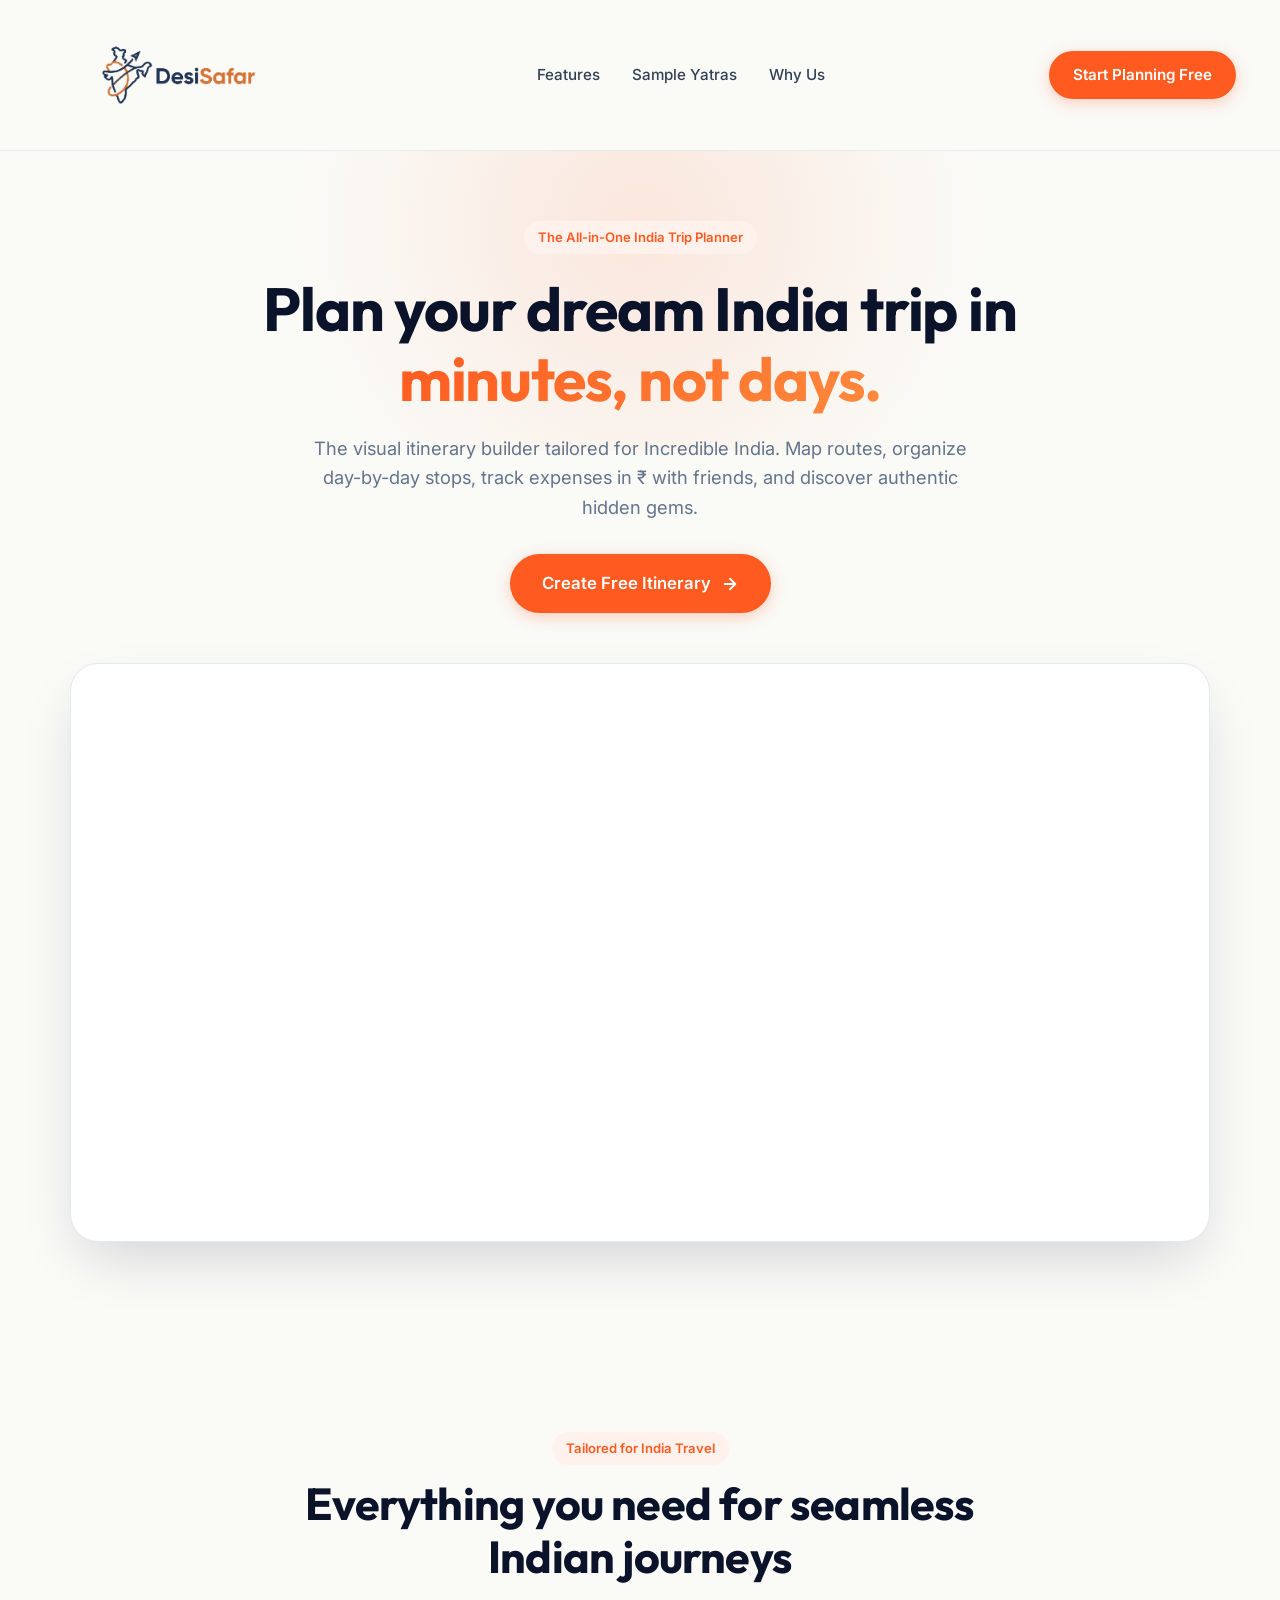
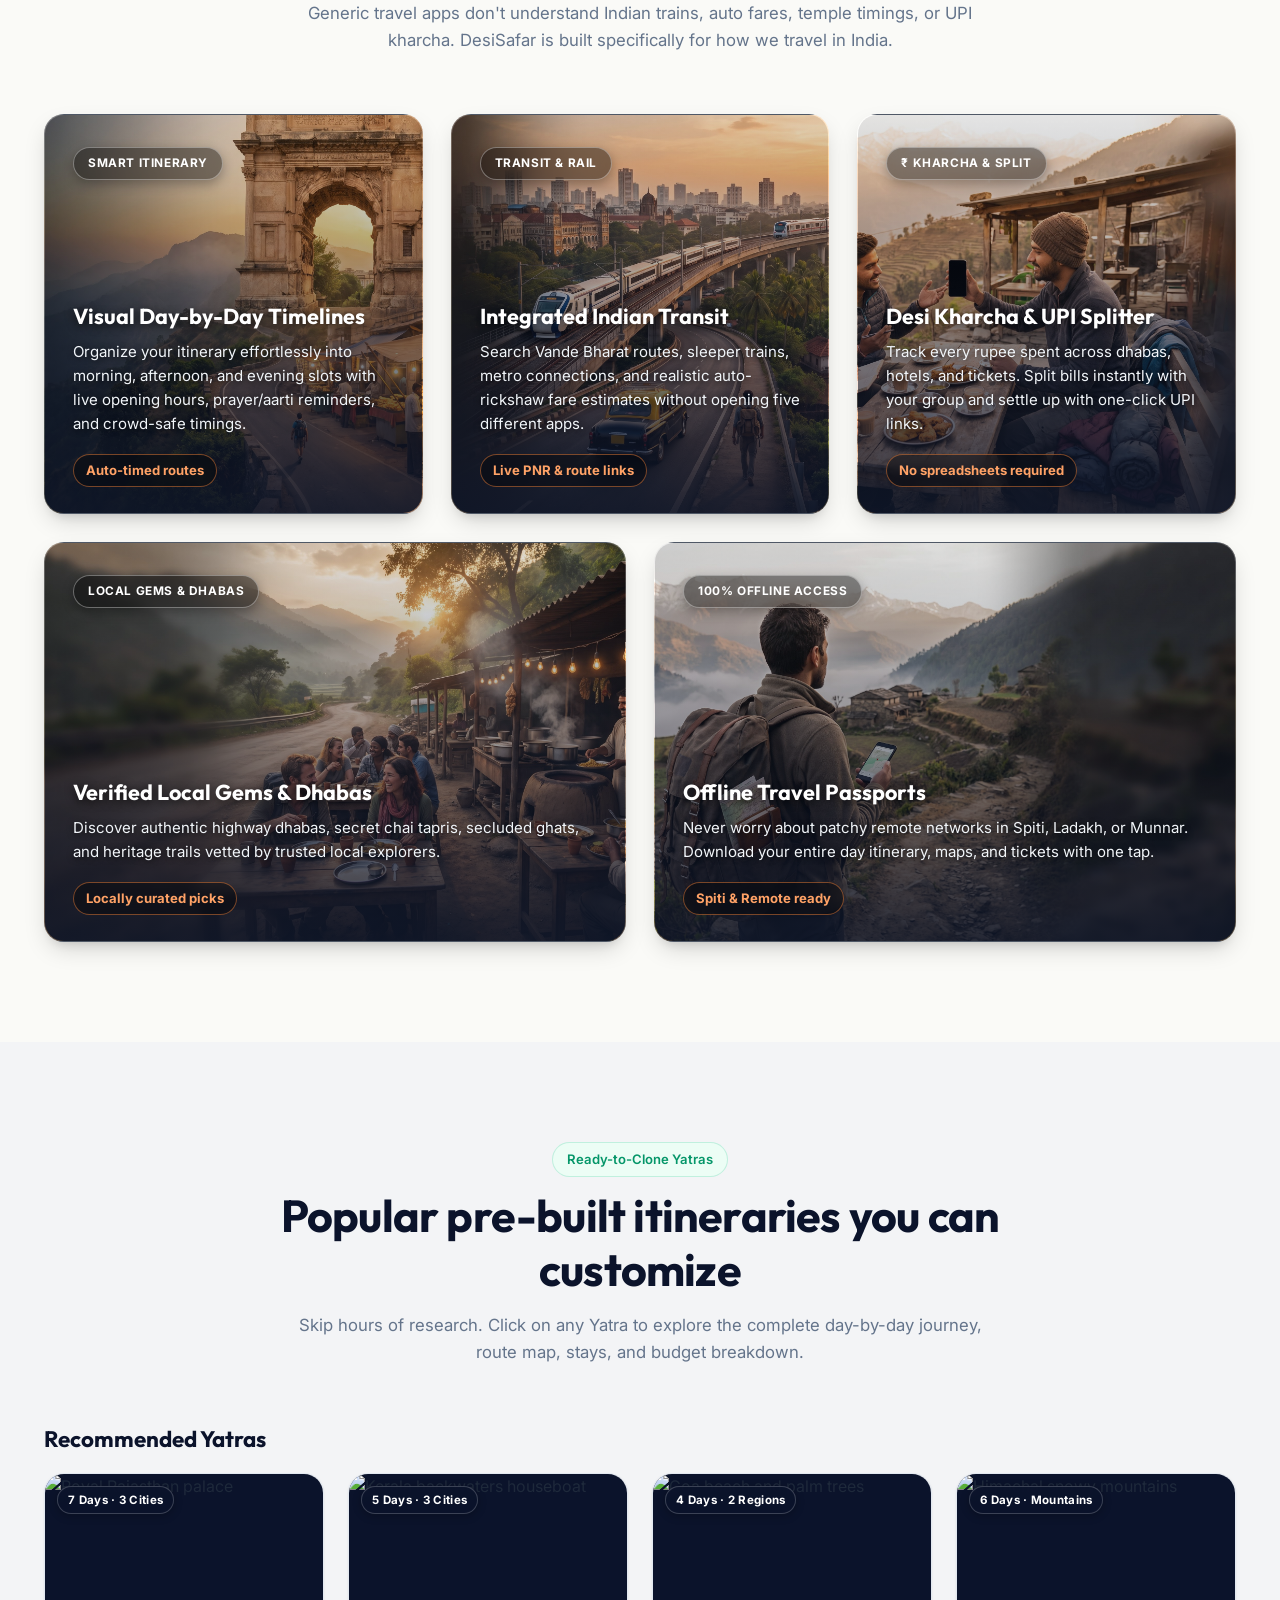
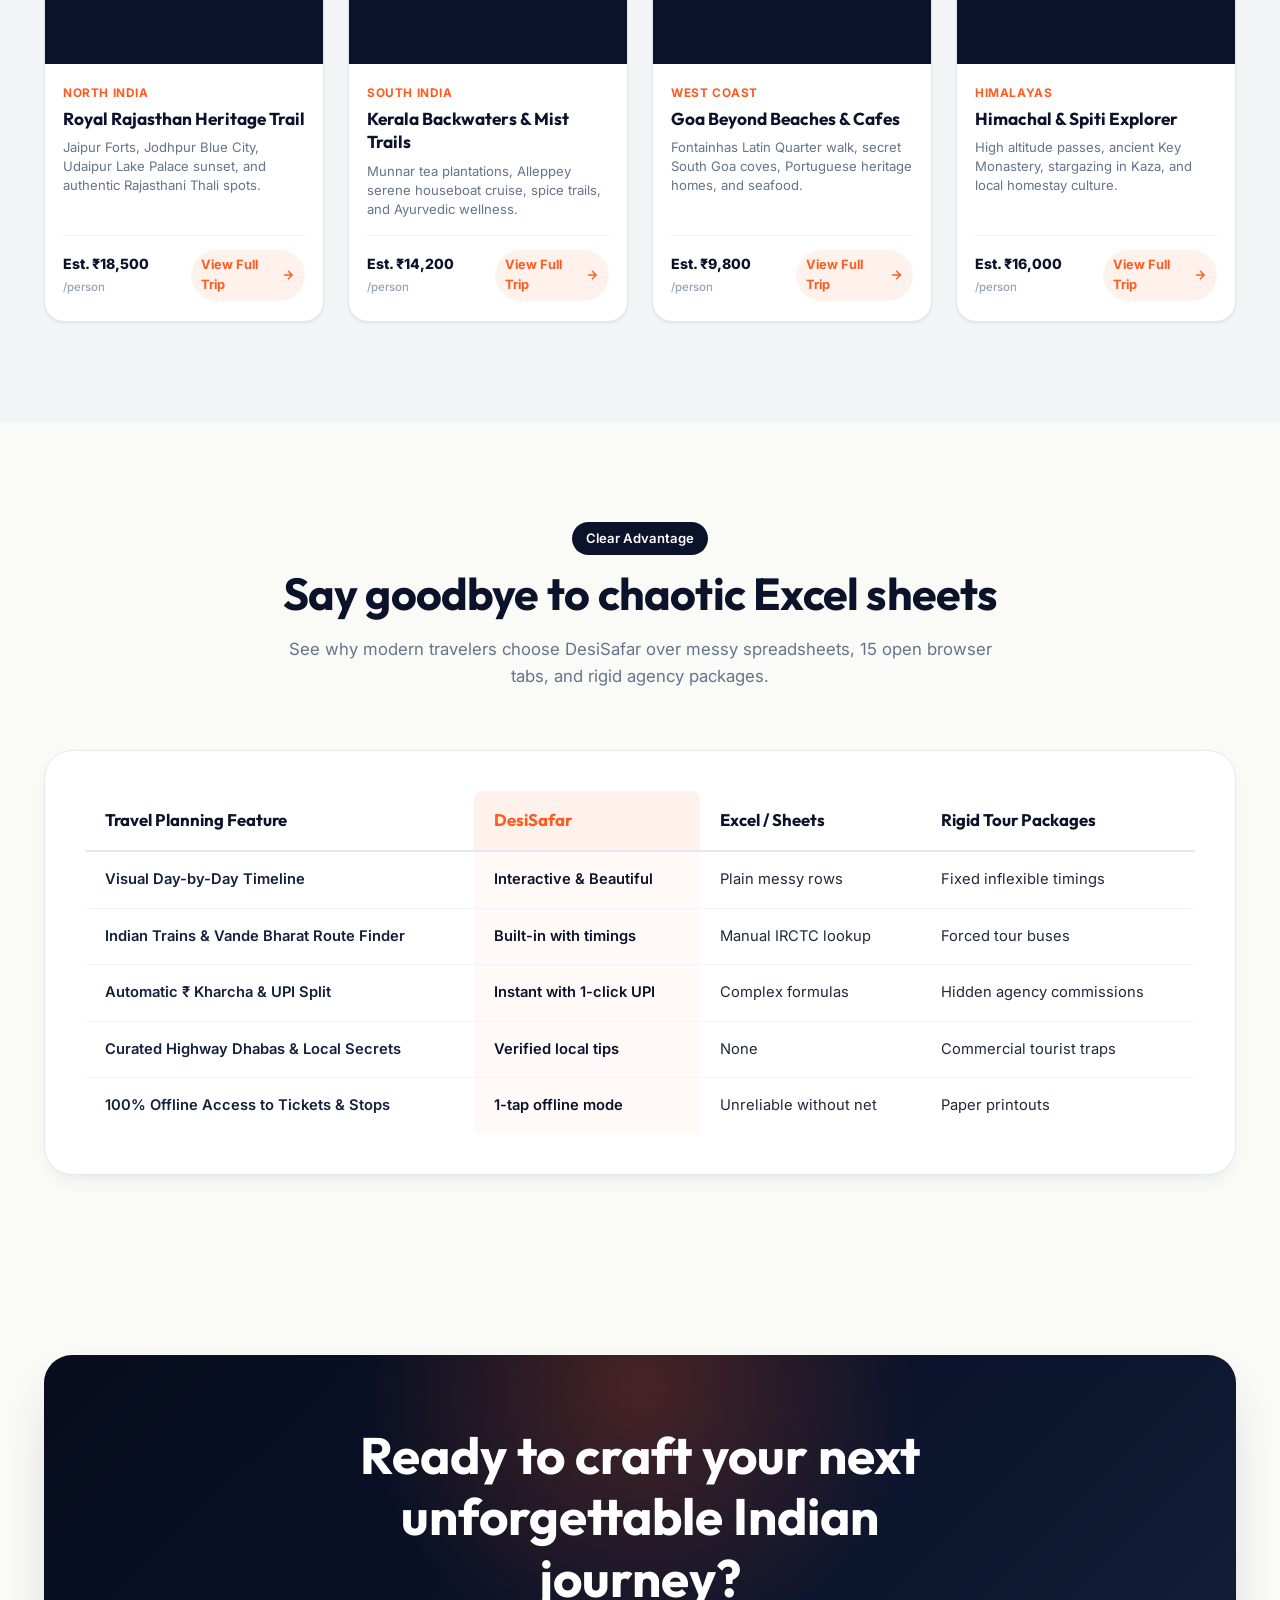
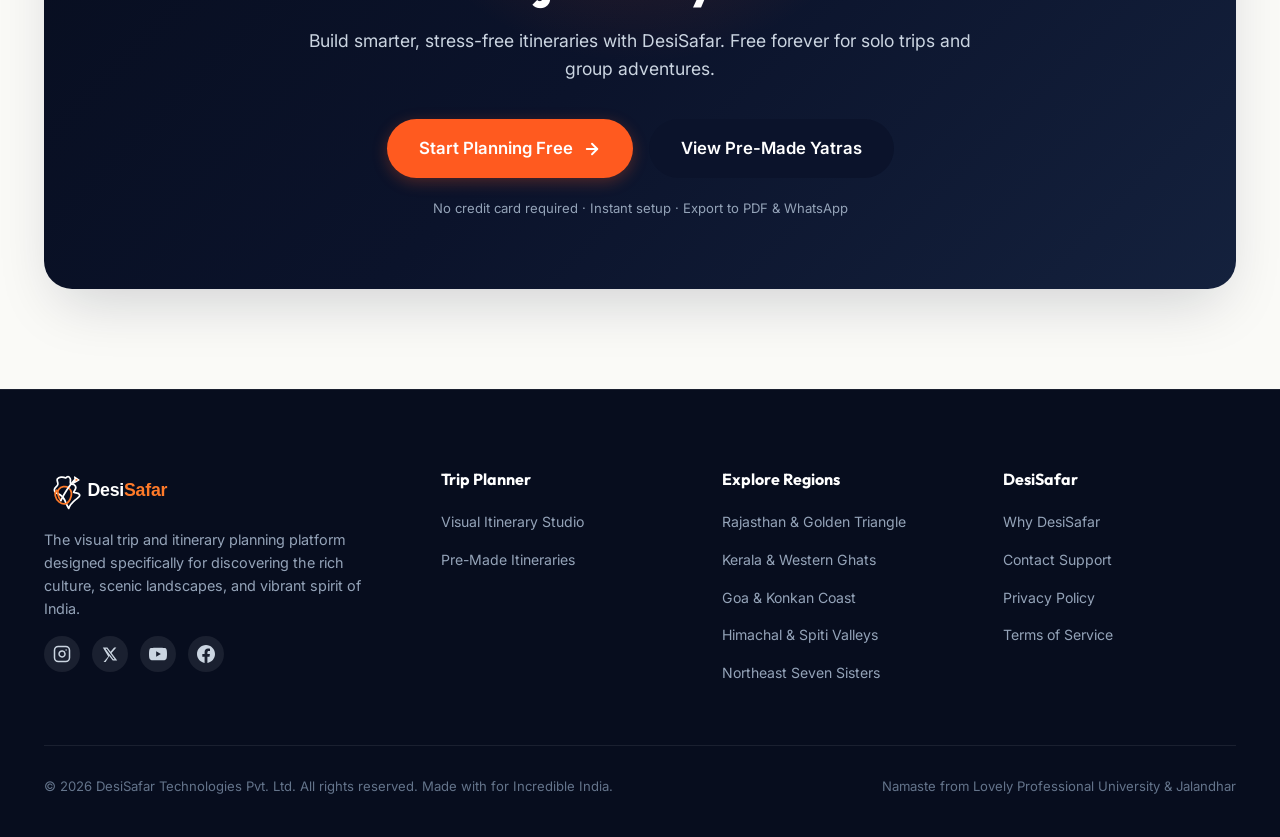
==== commit bb746be8: "completed" ====
--- a/page 1/index.html
+++ b/page 1/index.html
@@ -422,13 +422,31 @@
                     </p>
                     <div class="footer-social-row">
                         <a href="https://www.instagram.com/desisafar046?igsi=dWswdDUycXJ0Mndp" target="_blank"
-                            class="social-circle" aria-label="Instagram"></a>
+                            class="social-circle" aria-label="Instagram">
+                            <svg width="18" height="18" viewBox="0 0 24 24" fill="none" stroke="currentColor" stroke-width="2" stroke-linecap="round" stroke-linejoin="round">
+                                <rect x="2" y="2" width="20" height="20" rx="5" ry="5"></rect>
+                                <path d="M16 11.37A4 4 0 1 1 12.63 8 4 4 0 0 1 16 11.37z"></path>
+                                <line x1="17.5" y1="6.5" x2="17.51" y2="6.5"></line>
+                            </svg>
+                        </a>
                         <a href="https://x.com/desisafar046@gmail.com" target="_blank" class="social-circle"
-                            aria-label="Twitter / X"></a>
+                            aria-label="Twitter / X">
+                            <svg width="16" height="16" viewBox="0 0 24 24" fill="currentColor">
+                                <path d="M18.244 2.25h3.308l-7.227 8.26 8.502 11.24H16.17l-5.214-6.817L4.99 24.75H1.68l7.73-8.835L1.254 2.25H8.08l4.713 6.231zm-1.161 17.52h1.833L7.084 4.126H5.117z"/>
+                            </svg>
+                        </a>
                         <a href="https://youtube.com/@desisafar-l1t?si=QeAiDyRZ9aGAQebJ" target="_blank"
-                            class="social-circle" aria-label="YouTube"></a>
+                            class="social-circle" aria-label="YouTube">
+                            <svg width="18" height="18" viewBox="0 0 24 24" fill="currentColor">
+                                <path d="M23.498 6.186a3.016 3.016 0 0 0-2.122-2.136C19.505 3.545 12 3.545 12 3.545s-7.505 0-9.377.505A3.017 3.017 0 0 0 .502 6.186C0 8.07 0 12 0 12s0 3.93.502 5.814a3.016 3.016 0 0 0 2.122 2.136c1.871.505 9.376.505 9.376.505s7.505 0 9.377-.505a3.015 3.015 0 0 0 2.122-2.136C24 15.93 24 12 24 12s0-3.93-.502-5.814zM9.545 15.568V8.432L15.818 12l-6.273 3.568z"/>
+                            </svg>
+                        </a>
                         <a href="https://www.facebook.com/share/1D4w9S6Lex/" target="_blank" class="social-circle"
-                            aria-label="Facebook"></a>
+                            aria-label="Facebook">
+                            <svg width="18" height="18" viewBox="0 0 24 24" fill="currentColor">
+                                <path d="M24 12.073c0-6.627-5.373-12-12-12s-12 5.373-12 12c0 5.99 4.388 10.954 10.125 11.854v-8.385H7.078v-3.47h3.047V9.43c0-3.007 1.792-4.669 4.533-4.669 1.312 0 2.686.235 2.686.235v2.953H15.83c-1.491 0-1.956.925-1.956 1.874v2.25h3.328l-.532 3.47h-2.796v8.385C19.612 23.027 24 18.062 24 12.073z"/>
+                            </svg>
+                        </a>
                     </div>
                 </div>
 
@@ -1197,6 +1215,15 @@
                     region: "North India",
                     regionBadgeClass: "badge-saffron",
                     duration: "7 Days · 3 Cities",
+                    durationDays: 7,
+                    destinations: ["jaipur", "jodhpur", "udaipur"],
+                    startLocation: "Delhi (Indira Gandhi Int'l Airport - DEL), NCR",
+                    travellers: 2,
+                    budgetTier: "standard",
+                    stayType: "4_star",
+                    diet: "vegetarian",
+                    vibes: ["culture", "explorer"],
+                    interests: ["history", "art", "shopping"],
                     image: "https://images.unsplash.com/photo-1599661046289-e31897846e41?auto=format&fit=crop&w=1200&q=80",
                     route: "Jaipur (2N) → Jodhpur (2N) → Udaipur (2N)",
                     cost: "₹18,500",
@@ -1283,6 +1310,15 @@
                     region: "South India",
                     regionBadgeClass: "badge-emerald",
                     duration: "5 Days · 3 Cities",
+                    durationDays: 5,
+                    destinations: ["kerala", "munnar"],
+                    startLocation: "Kochi (Cochin Int'l Airport - COK), Kerala",
+                    travellers: 2,
+                    budgetTier: "standard",
+                    stayType: "3_star",
+                    diet: "no_preference",
+                    vibes: ["nature", "relaxed", "romantic"],
+                    interests: ["wellness", "nature"],
                     image: "https://images.unsplash.com/photo-1602216056096-3b40cc0c9944?auto=format&fit=crop&w=1200&q=80",
                     route: "Kochi (1N) → Munnar (2N) → Alleppey (1N)",
                     cost: "₹14,200",
@@ -1353,6 +1389,15 @@
                     region: "West Coast",
                     regionBadgeClass: "badge-navy",
                     duration: "4 Days · 2 Regions",
+                    durationDays: 4,
+                    destinations: ["goa"],
+                    startLocation: "Goa (Dabolim / Mopa Airport), Goa",
+                    travellers: 2,
+                    budgetTier: "standard",
+                    stayType: "3_star",
+                    diet: "no_preference",
+                    vibes: ["relaxed", "nightlife", "foodie"],
+                    interests: ["nightlife", "shopping"],
                     image: "https://images.unsplash.com/photo-1512343879784-a960bf40e7f2?auto=format&fit=crop&w=1200&q=80",
                     route: "Panjim & North Goa (2N) → South Goa (1N)",
                     cost: "₹9,800",
@@ -1415,6 +1460,15 @@
                     region: "Himalayas",
                     regionBadgeClass: "badge-saffron",
                     duration: "6 Days · Mountains",
+                    durationDays: 6,
+                    destinations: ["chandigarh", "mussoorie", "rishikesh"],
+                    startLocation: "Chandigarh (IXC Airport), Punjab/Haryana",
+                    travellers: 2,
+                    budgetTier: "standard",
+                    stayType: "3_star",
+                    diet: "no_preference",
+                    vibes: ["adventure", "nature", "explorer"],
+                    interests: ["mountains", "history"],
                     image: "https://images.unsplash.com/photo-1626621341517-bbf3d9990a23?auto=format&fit=crop&w=1200&q=80",
                     route: "Shimla → Sangla (1N) → Kaza (2N) → Chandratal (1N) → Manali (1N)",
                     cost: "₹16,000",
@@ -1493,12 +1547,15 @@
                     region: "Northeast India",
                     regionBadgeClass: "badge-emerald",
                     duration: "6 Days · 4 Destinations",
-                    image: "https://images.unsplash.com/photo-1589182373726-e4f658ab50f0?auto=format&fit=crop&w=1200&q=80",
-                    route: "Guwahati → Shillong (2N) → Cherrapunji (2N) → Dawki & Mawlynnong (1N)",
-                    cost: "₹17,400",
-                    costNote: "/ person (Stays, SUV Transfers, Entry & Guides)",
-                    transit: "Private 4x4 Mountain SUV + Local River Boats",
-                    season: "October to April",
+                    durationDays: 6,
+                    destinations: ["kolkata", "varanasi"],
+                    startLocation: "Kolkata (Netaji Subhash Airport - CCU), West Bengal",
+                    travellers: 2,
+                    budgetTier: "standard",
+                    stayType: "3_star",
+                    diet: "no_preference",
+                    vibes: ["nature", "adventure", "explorer"],
+                    interests: ["nature", "history"],
                     overview: "Embark on an unforgettable odyssey into the misty valleys of Meghalaya. Hike through subtropical rainforests to ancient Double Decker Living Root Bridges in Nongriat, boat on the crystal glass waters of Dawki Umngot river, explore Asia's cleanest village Mawlynnong, and stand before the roaring Nohkalikai waterfall.",
                     highlights: [
                         " Trek to Nongriat Double Decker Living Root Bridge & Rainbow Falls",
@@ -1571,13 +1628,16 @@
             const modalCloseBtn = document.getElementById("yatra-modal-close-btn");
             const modalSecondaryClose = document.getElementById("modal-secondary-close");
             const yatraCards = document.querySelectorAll(".yatra-card");
+            const modalPlanTripBtn = document.getElementById("modal-plan-trip-btn");
 
             let previousActiveElement = null;
+            let currentActiveYatraId = null;
 
             function openYatraModal(yatraId) {
                 const data = yatraDatabase[yatraId];
                 if (!data) return;
 
+                currentActiveYatraId = yatraId;
                 previousActiveElement = document.activeElement;
 
                 const heroImg = document.getElementById("modal-hero-img");
@@ -1751,6 +1811,74 @@
             if (modalCloseBtn) modalCloseBtn.addEventListener("click", closeYatraModal);
             if (modalSecondaryClose) modalSecondaryClose.addEventListener("click", closeYatraModal);
             if (modalBackdrop) modalBackdrop.addEventListener("click", closeYatraModal);
+
+            if (modalPlanTripBtn) {
+                modalPlanTripBtn.addEventListener("click", function (e) {
+                    e.preventDefault();
+                    const yId = currentActiveYatraId || "rajasthan";
+                    const data = yatraDatabase[yId] || yatraDatabase["rajasthan"];
+
+                    const today = new Date();
+                    const depDate = new Date(today);
+                    depDate.setDate(today.getDate() + 7);
+                    const daysCount = data.durationDays || (data.days ? data.days.length : 5);
+                    const retDate = new Date(depDate);
+                    retDate.setDate(depDate.getDate() + (daysCount - 1));
+
+                    const fmt = d => `${d.getFullYear()}-${String(d.getMonth() + 1).padStart(2, '0')}-${String(d.getDate()).padStart(2, '0')}`;
+                    const depStr = fmt(depDate);
+                    const retStr = fmt(retDate);
+
+                    const dests = data.destinations || ["jaipur", "jodhpur", "udaipur"];
+                    const startCity = data.startLocation || "Delhi (Indira Gandhi Int'l Airport - DEL), NCR";
+                    const travellers = data.travellers || 2;
+
+                    try {
+                        localStorage.setItem("desisafar_selected_destinations", JSON.stringify(dests));
+                        localStorage.setItem("desisafar_start_city", startCity);
+                        localStorage.setItem("desisafar_departure_date", depStr);
+                        localStorage.setItem("desisafar_return_date", retStr);
+                        localStorage.setItem("desisafar_travellers", String(travellers));
+
+                        localStorage.setItem("desisafar_trip_details", JSON.stringify({
+                            start_location: startCity,
+                            departure_date: depStr,
+                            return_date: retStr,
+                            travellers: travellers,
+                            total_days: daysCount,
+                            selected_destinations: dests,
+                            yatra_id: yId,
+                            yatra_title: data.title
+                        }));
+
+                        localStorage.setItem("desisafar_preferences", JSON.stringify({
+                            budget_tier: data.budgetTier || "standard",
+                            stay_type: data.stayType || "3_star",
+                            diet: data.diet || "no_preference",
+                            vibes: data.vibes || ["culture", "explorer"],
+                            interests: data.interests || ["history", "art", "shopping"],
+                            dining: []
+                        }));
+
+                        localStorage.setItem("desisafar_customized_yatra", JSON.stringify({
+                            id: yId,
+                            title: data.title,
+                            tagline: data.tagline,
+                            cost: data.cost,
+                            transit: data.transit,
+                            season: data.season,
+                            overview: data.overview,
+                            highlights: data.highlights,
+                            days: data.days
+                        }));
+                    } catch (err) {
+                        console.warn("Could not save yatra data to localStorage:", err);
+                    }
+
+                    const targetUrl = `../destinations_page/assets/destinations/destinations.html?yatra=${encodeURIComponent(yId)}&dests=${encodeURIComponent(dests.join(','))}&start=${encodeURIComponent(startCity)}&dep=${encodeURIComponent(depStr)}&ret=${encodeURIComponent(retStr)}&travellers=${encodeURIComponent(travellers)}`;
+                    window.location.href = targetUrl;
+                });
+            }
 
             const HOME_DRIVERS = {
                 "rajasthan": { name: "Rajesh Kumar Sharma", phone: "+91 98290 41234", plate: "RJ 14 TA 8421", car: "Maruti Suzuki Dzire AC (White)", type: "4-Seater Sedan", exp: "9 yrs experience", otp: "8421" },
--- a/page 1/styles.css
+++ b/page 1/styles.css
@@ -3620,6 +3620,15 @@
     transform: translateY(-2px);
 }
 
+.social-circle svg {
+    display: block;
+    transition: transform var(--transition-fast);
+}
+
+.social-circle:hover svg {
+    transform: scale(1.1);
+}
+
 .footer-heading {
     font-size: 1rem;
     font-weight: 700;
